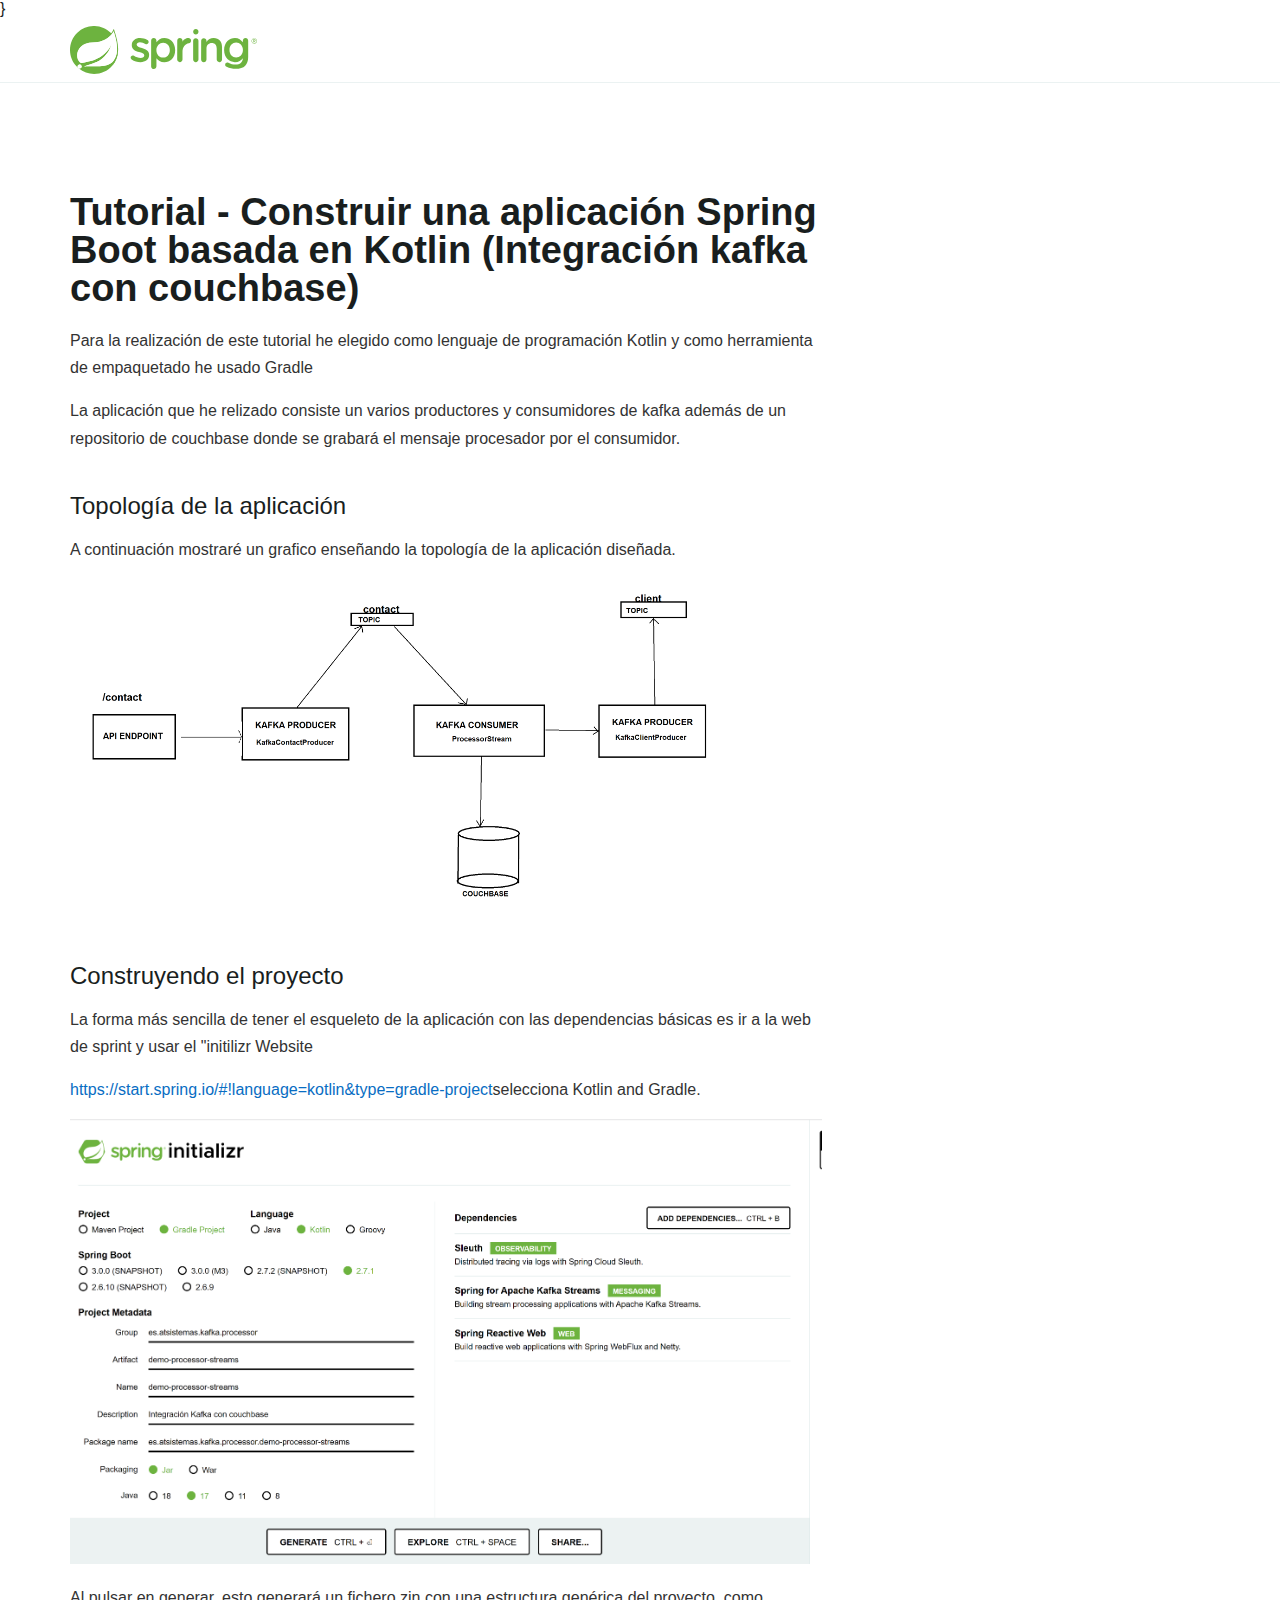
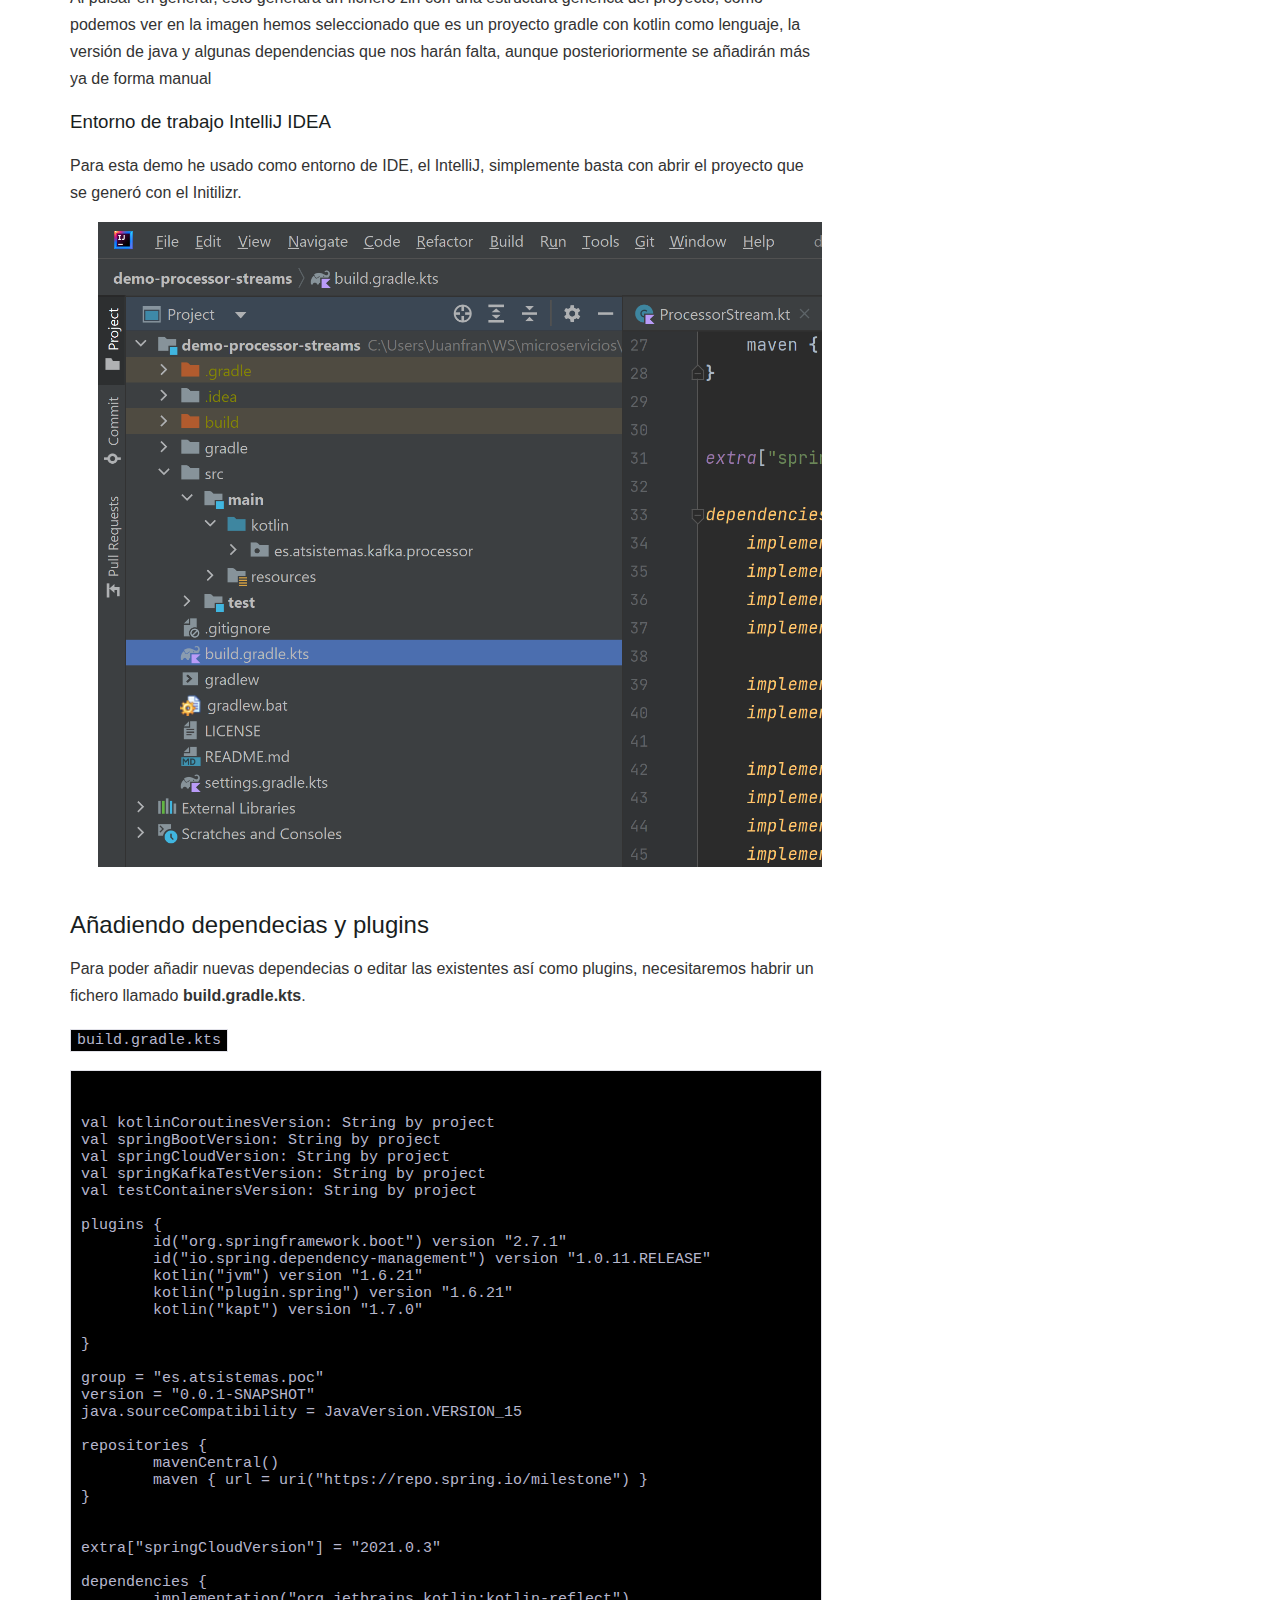
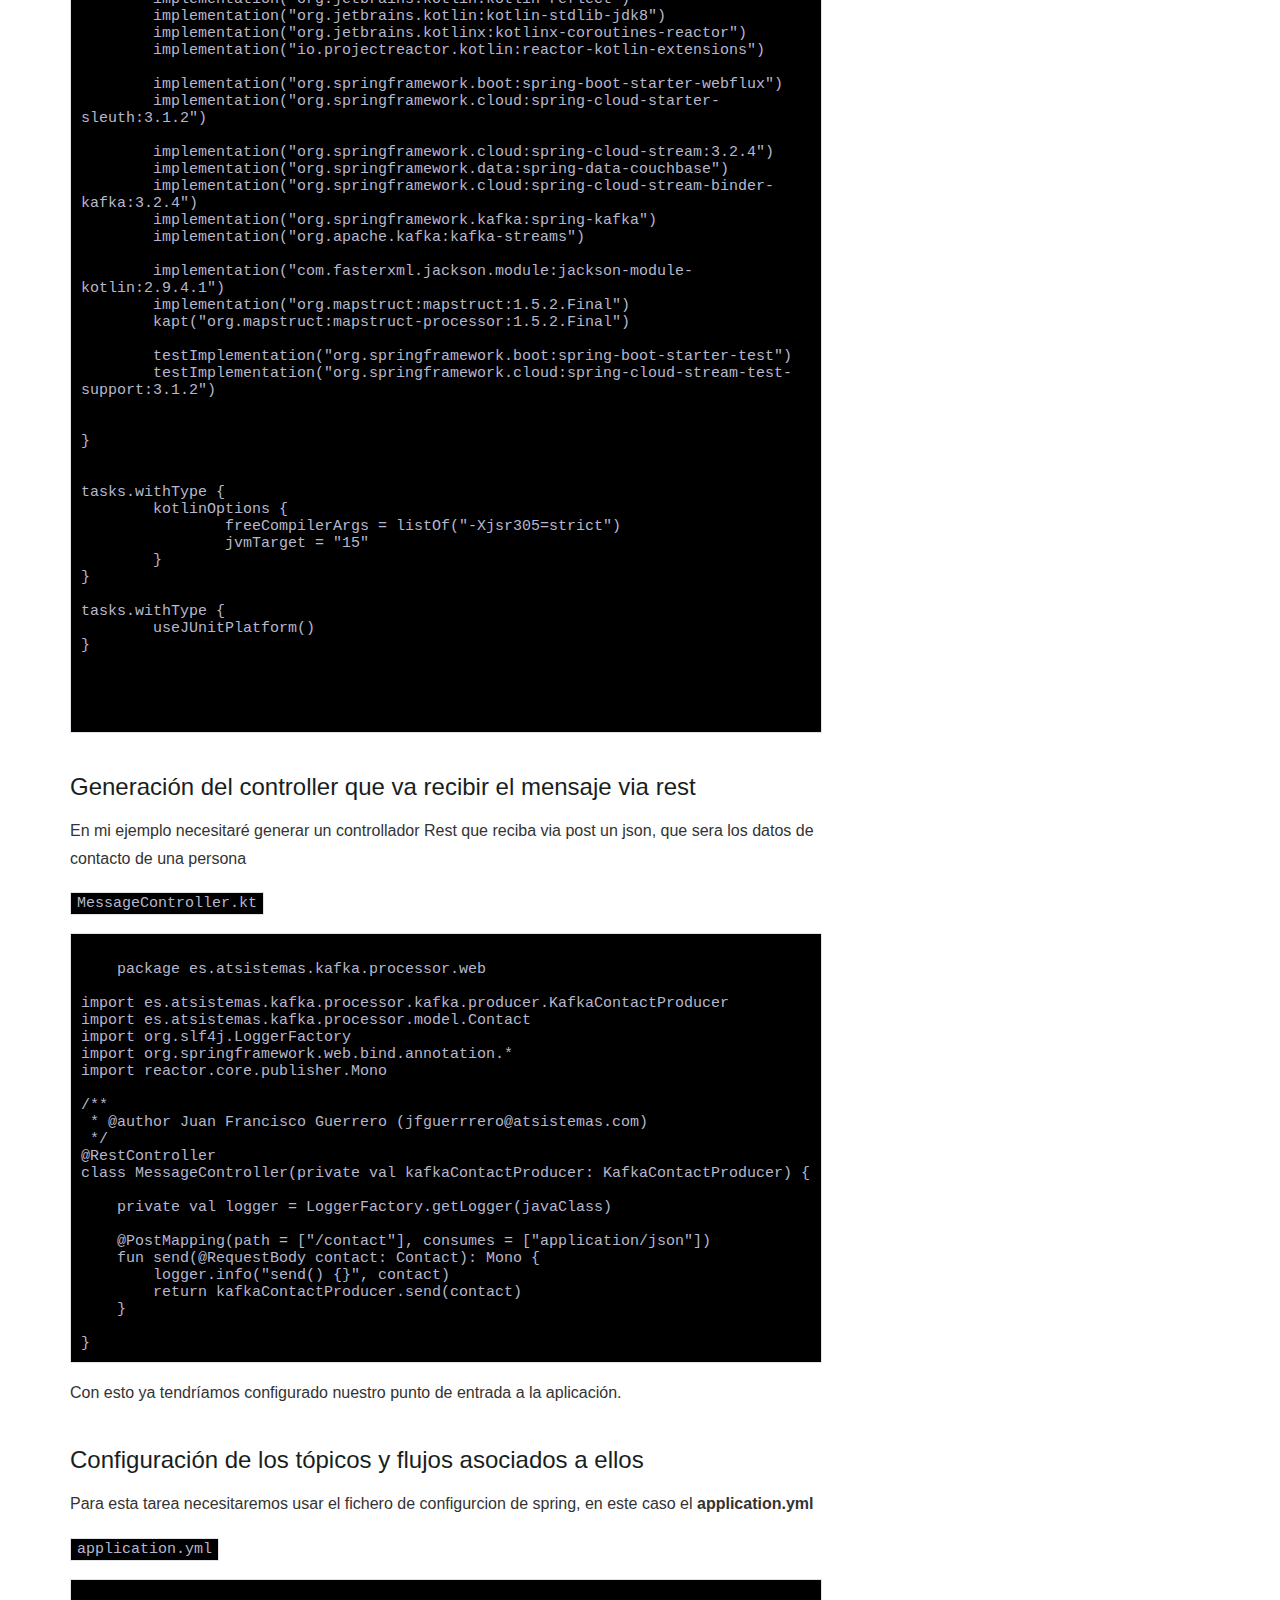
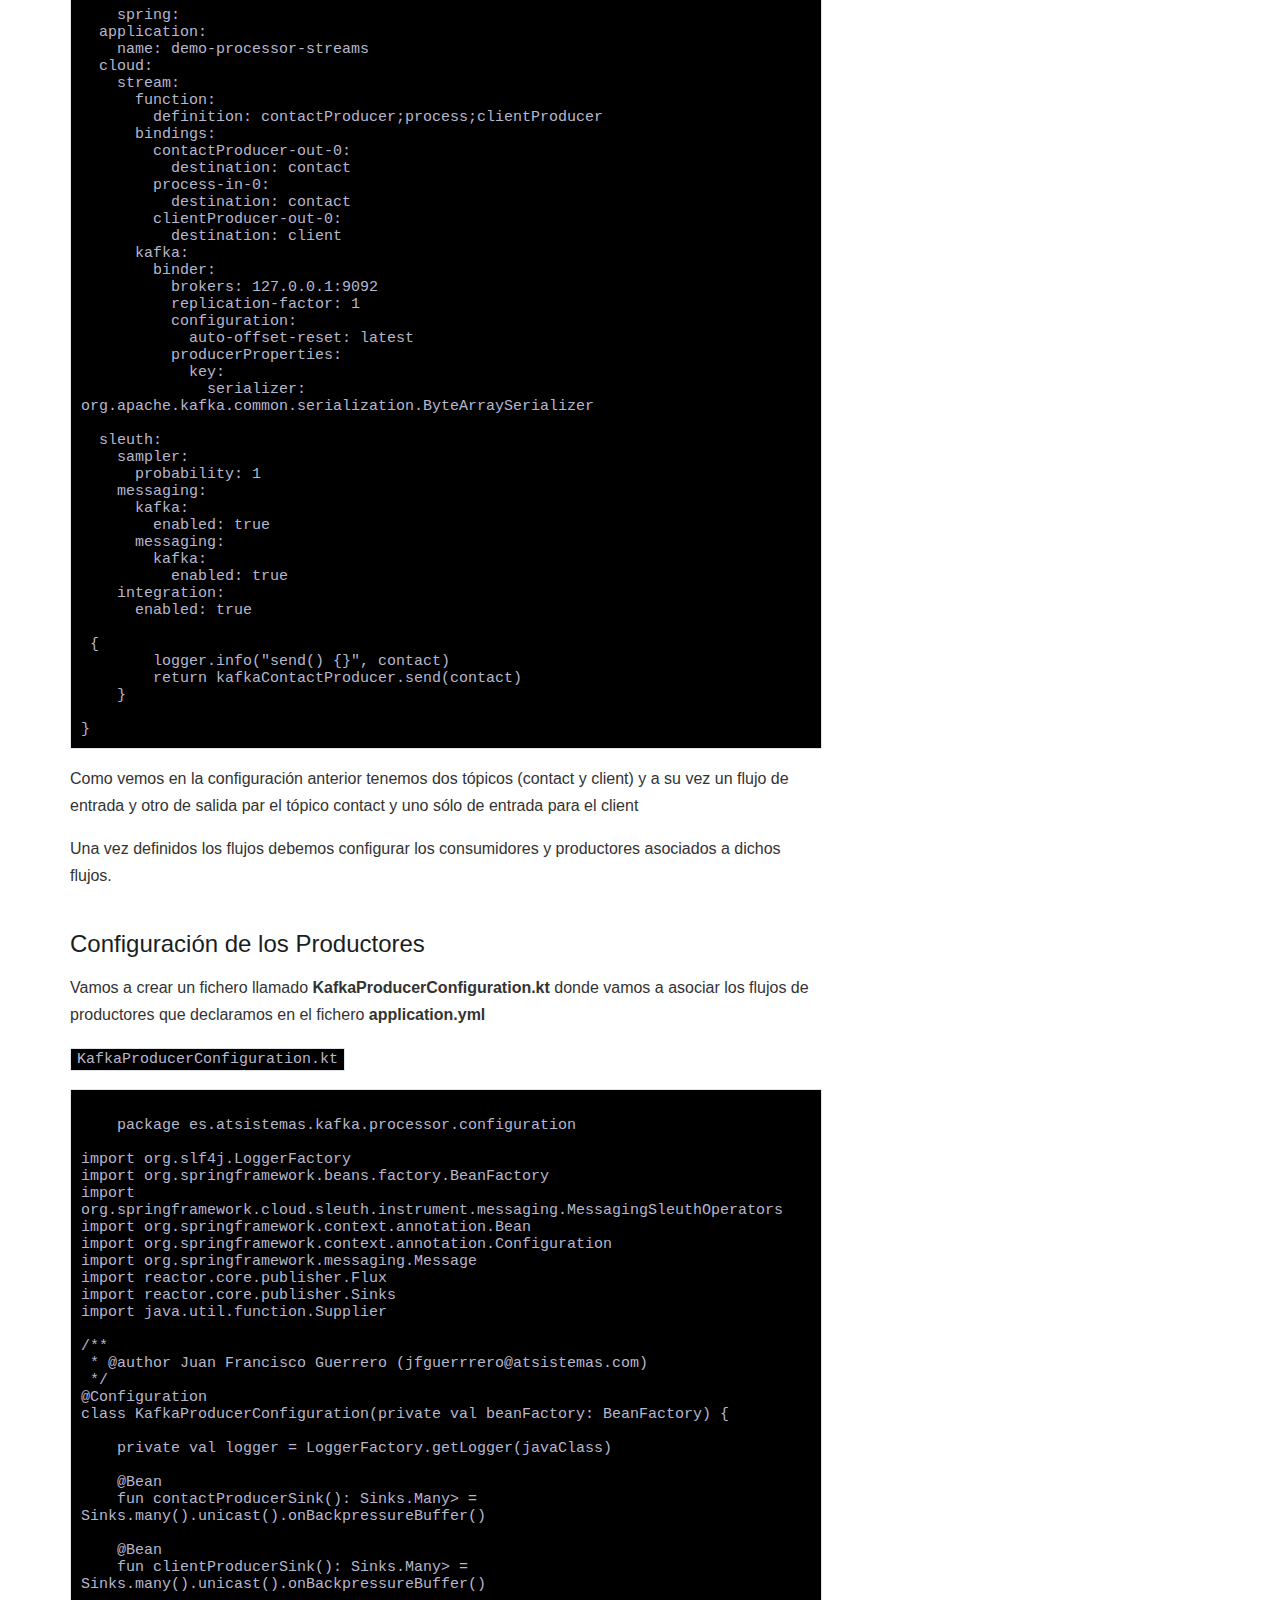
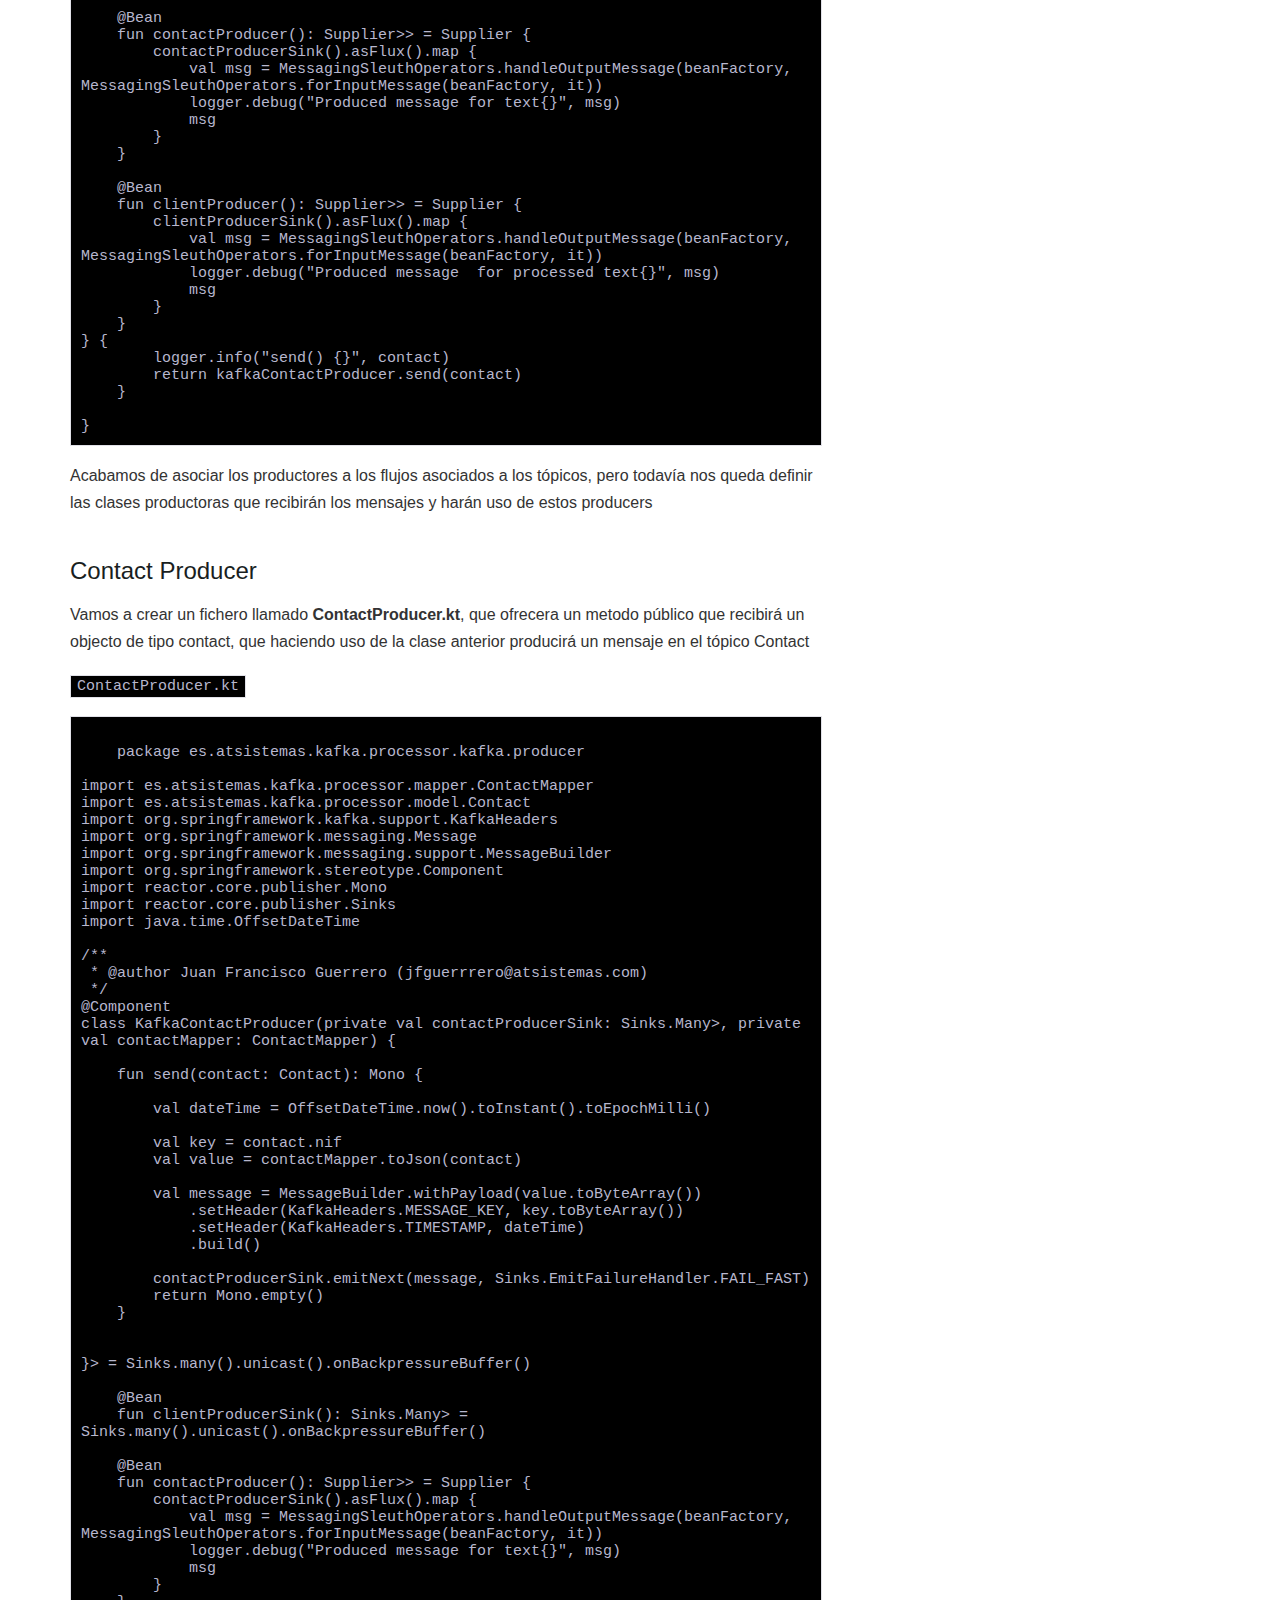
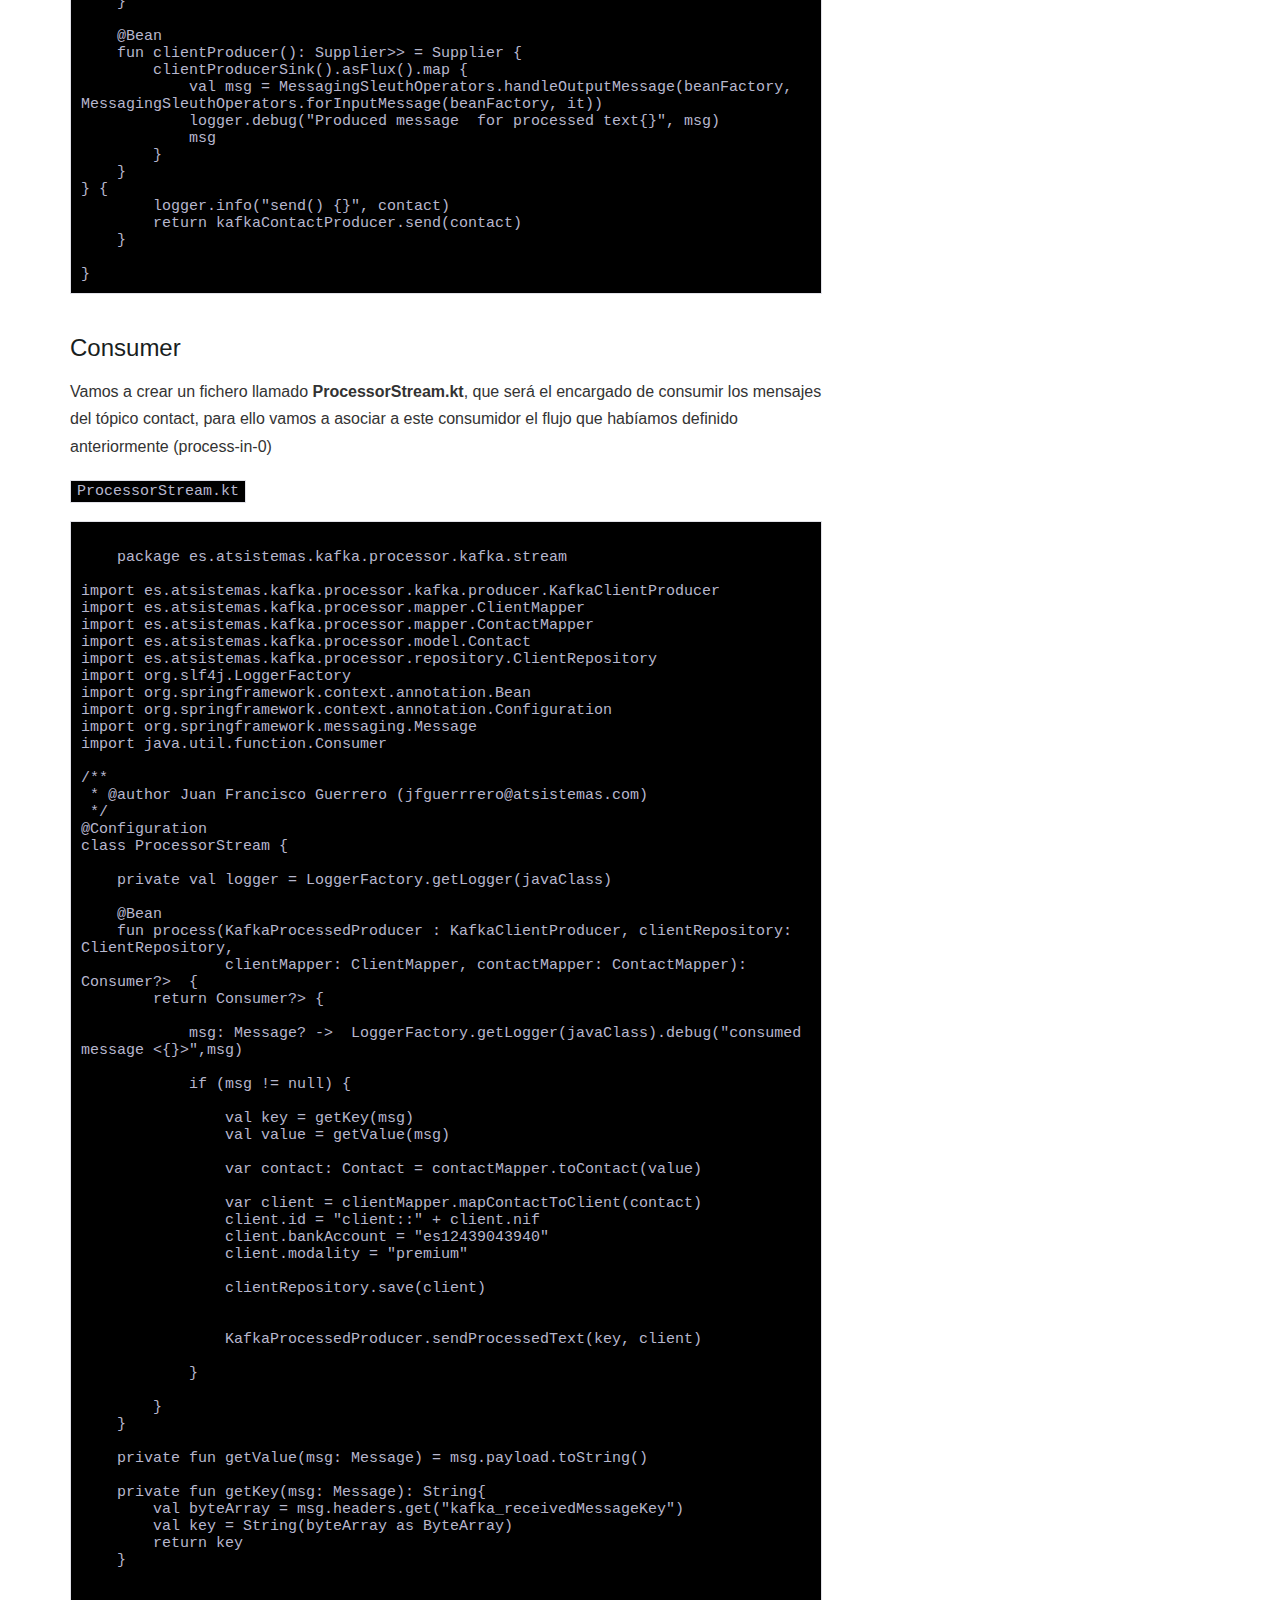
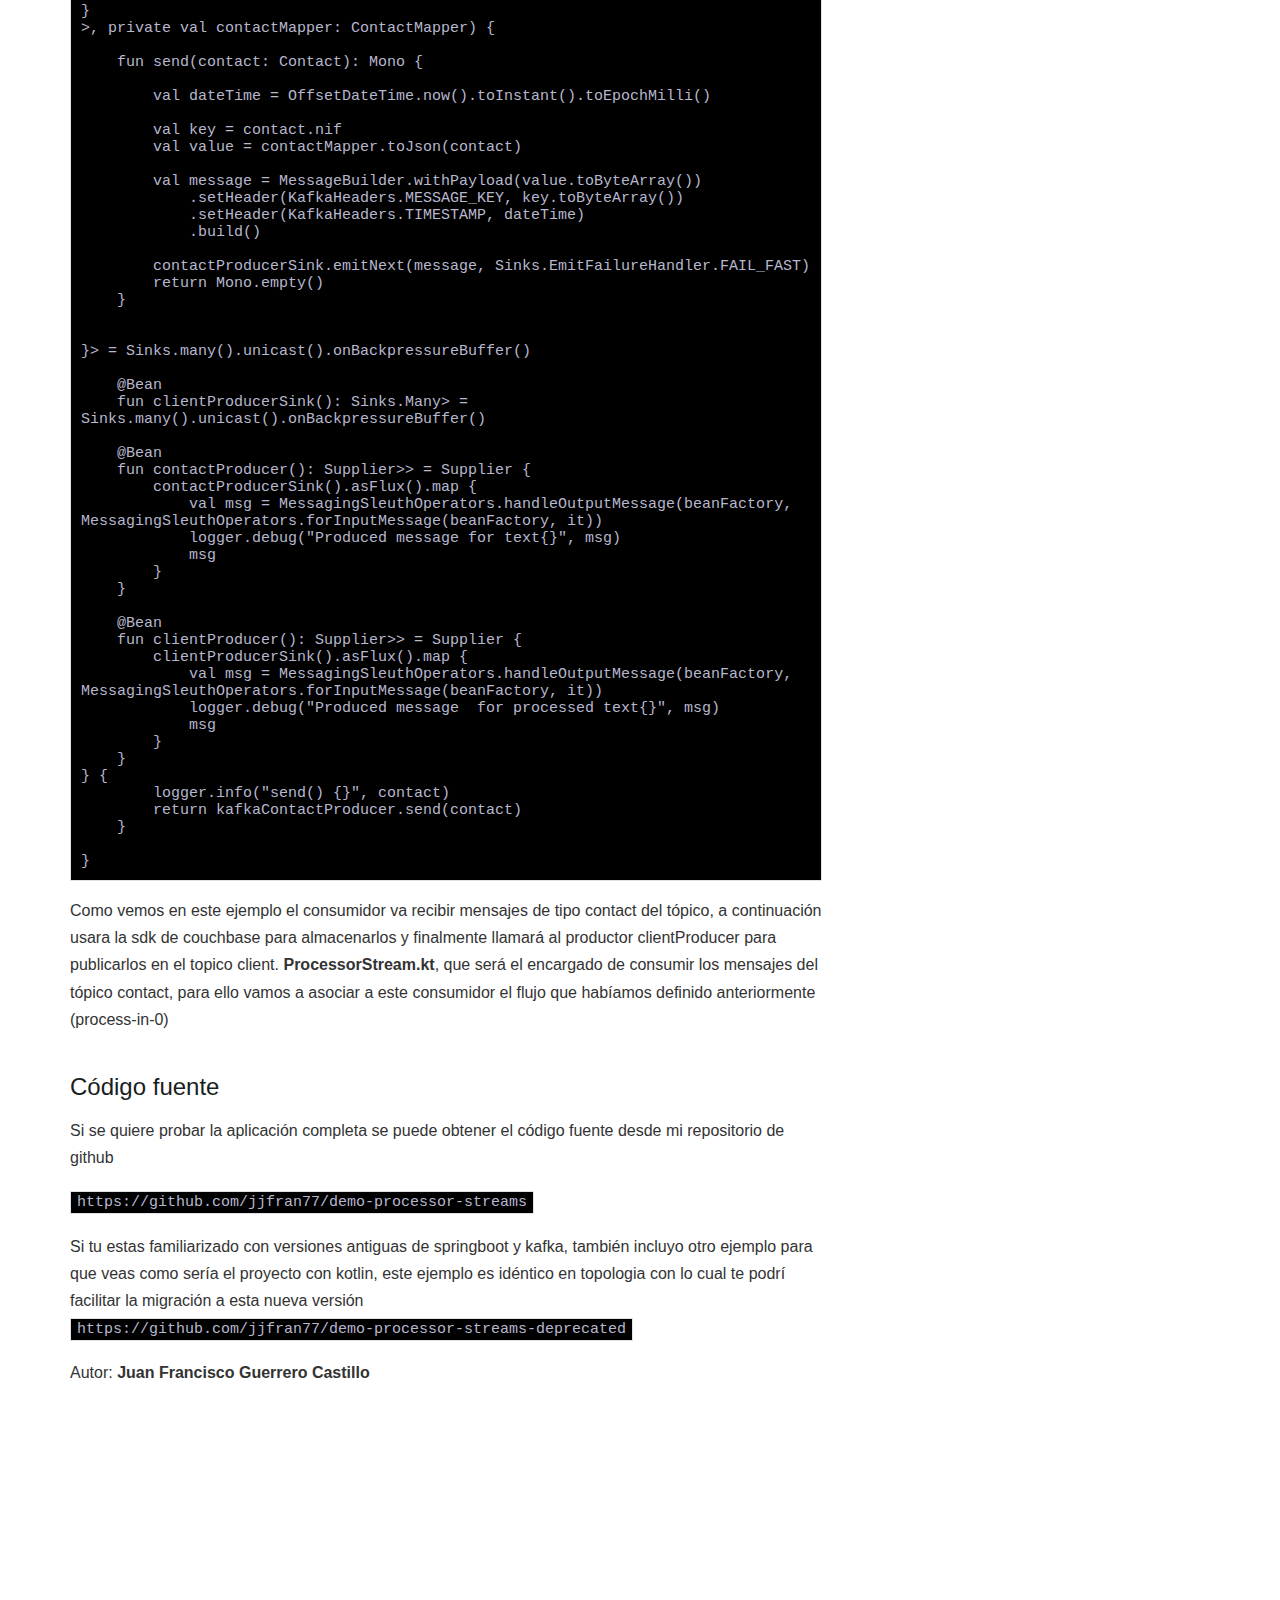
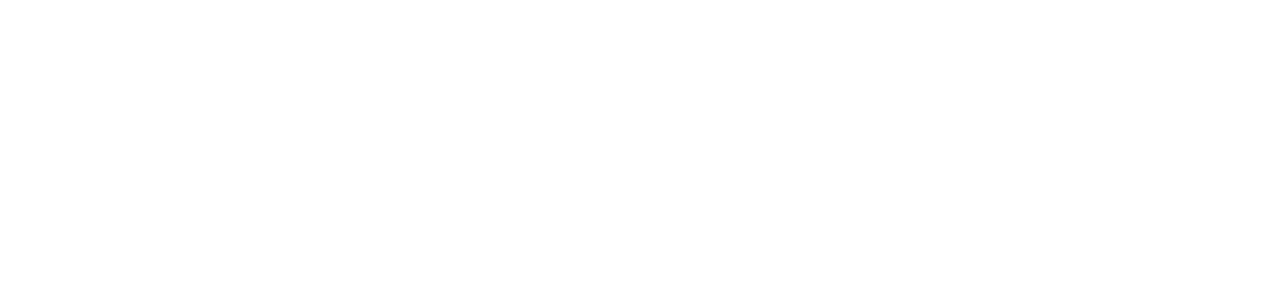
==== index.html @ 291159d6 "tutorial" ====
<!DOCTYPE html>
<!-- saved from url=(0049)file:///C:/Users/Juanfran/Downloads/Tutorial.html -->
<html lang="en"><head><meta http-equiv="Content-Type" content="text/html; charset=UTF-8">
<meta content="width=device-width,initial-scale=1,shrink-to-fit=no" id="Viewport" name="viewport">
<link rel="stylesheet" type="text/css" media="all" href="./Tutorial_files/main-57f9fd33746ade817d7c1b7bb8f84180.css">
<meta name="theme-color" content="#6db33f">
<meta name="apple-mobile-web-app-title" content="spring">
<meta name="apple-mobile-web-app-capable" content="yes">
<meta name="apple-mobile-web-app-status-bar-style" content="default">


<title>Construir una aplicacion con Spring Boot basada en Kotlin</title>
<link rel="stylesheet" type="text/css" href="./Tutorial_files/guide-f8efb1c8a31441954f373af0c54c58e9.css">


                      <link id="mktoForms2BaseStyle" rel="stylesheet" type="text/css" href="./Tutorial_files/forms2.css"><link id="mktoForms2ThemeStyle" rel="stylesheet" type="text/css" href="./Tutorial_files/forms2-theme-simple.css"><style>#mktoStyleLoaded {color:#123456;}</style><style>#mktoStyleLoaded {color:#123456;}</style><style>#mktoStyleLoaded {color:#123456;}</style></head><body id="guide" class=" light light light light light light" data-new-gr-c-s-check-loaded="14.1067.0" data-gr-ext-installed="" cz-shortcut-listen="true">}
                      <style>[_nghost-jfa-c24]{font-family:Open Sans,sans-serif;color:#121212}</style>

<script src="./Tutorial_files/theme-f367e6936a70ad2e6b3dcb91c6673a9f.js.descarga"></script>
<header>
<nav id="nav">
<div id="nav-inner" class="container flex jc-between ai-center">
<a id="logo-focus" tabindex="1" href="https://spring.io/">
<img id="springlogo" class="block" src="./Tutorial_files/spring-logo-9146a4d3298760c2e7e49595184e1975.svg" alt="Spring">
</a>



<div id="mobile-nav-open" class="pointer">
<div id="hamburger">
<div class="burger-bar"></div>
<div class="burger-bar"></div>
<div class="burger-bar"></div>
</div>


<svg version="1.1" class="mobile-close pointer" id="Layer_1" xmlns="http://www.w3.org/2000/svg" xmlns:xlink="http://www.w3.org/1999/xlink" x="0px" y="0px" viewBox="0 0 14.6 14.6" style="enable-background:new 0 0 14.6 14.6;" xml:space="preserve"><style type="text/css">.st0{fill:none;stroke:#000000;stroke-widdata-th-3;stroke-miterlimit:10;}</style><title>close</title><line class="st0" x1="1.5" y1="1.5" x2="13.1" y2="13.1"></line><line class="st0" x1="13.1" y1="1.5" x2="1.5" y2="13.1"></line></svg>
</div>


<nav id="mobile-nav" class="border-box rel">
<div class="rel">
<div id="mobile-why" class="mobile-category flex jc-between ai-center">
<div class="mobile-title antialiased cursor-d">Why Spring</div>
<div class="mobile-nav-arrow"></div>
</div>
<div id="mobile-why-items" class="mobile-expanded-category">
<ul>
<li><a href="https://spring.io/why-spring">Overview</a></li>
<li><a href="https://spring.io/microservices">Microservices</a></li>
<li><a href="https://spring.io/reactive">Reactive</a></li>
<li><a href="https://spring.io/event-driven">Event Driven</a></li>
<li><a href="https://spring.io/cloud">Cloud</a></li>
<li><a href="https://spring.io/web-applications">Web Applications</a></li>
<li><a href="https://spring.io/serverless">Serverless</a></li>
<li><a href="https://spring.io/batch">Batch</a></li>
</ul>
</div>
<div id="mobile-learn" class="mobile-category flex jc-between ai-center">
<div class="mobile-title antialiased cursor-d">Learn</div>
<div class="mobile-nav-arrow"></div>
</div>
<div id="mobile-learn-items" class="mobile-expanded-category">
<ul>
<li><a href="https://spring.io/learn">Overview</a></li>
<li><a href="https://spring.io/quickstart">Quickstart</a></li>
<li><a href="https://spring.io/guides">Guides</a></li>

<li><a href="https://spring.io/blog">Blog</a></li>
</ul>
</div>
<div id="mobile-projects" class="mobile-category flex jc-between ai-center">
<div class="mobile-title antialiased cursor-d">Projects</div>
<div class="mobile-nav-arrow"></div>
</div>
<div id="mobile-project-items" class="mobile-expanded-category">
<ul>
<li><a href="https://spring.io/projects">Overview</a></li>
<li><a href="https://spring.io/projects/spring-boot">Spring Boot</a></li>
<li><a href="https://spring.io/projects/spring-framework">Spring Framework</a></li>
<li><a href="https://spring.io/projects/spring-cloud">Spring Cloud</a></li>
<li><a href="https://spring.io/projects/spring-cloud-dataflow">Spring Cloud Data Flow</a></li>
<li><a href="https://spring.io/projects/spring-data">Spring Data</a></li>
<li><a href="https://spring.io/projects/spring-integration">Spring Integration</a></li>
<li><a href="https://spring.io/projects/spring-batch">Spring Batch</a></li>
<li><a href="https://spring.io/projects/spring-security">Spring Security</a></li>
<li><a class="blue mb-2 inline-block" href="https://spring.io/projects">View all projects</a></li>
<p class="uppercase smallest white">Development Tools</p>
<li><a href="https://spring.io/tools">Spring Tools 4</a></li>
<li><a href="https://start.spring.io/">Spring Initializr <svg class="external-link-icon" xmlns="http://www.w3.org/2000/svg" viewBox="0 0 16 16"><polyline points="15 10.94 15 15 1 15 1 1 5.06 1" fill="none" stroke="currentColor" stroke-miterlimit="10" stroke-width="2"></polyline><polyline points="8.93 1 15 1 15 7.07" fill="none" stroke="currentColor" stroke-miterlimit="10" stroke-width="2"></polyline><line x1="15" y1="1" x2="8" y2="8" fill="none" stroke="currentColor" stroke-miterlimit="10" stroke-width="2"></line></svg></a></li>
</ul>
</div>
<a href="https://spring.io/training" class="mobile-link block"><div class="mobile-title antialiased">Training</div></a>
<a href="https://spring.io/support" class="mobile-link block"><div class="mobile-title antialiased">Support</div></a>
<div id="mobile-community" class="mobile-category flex jc-between ai-center">
<div class="mobile-title antialiased cursor-d">Community</div>
<div class="mobile-nav-arrow"></div>
</div>
<div id="mobile-community-items" class="mobile-expanded-category">
<ul>
<li><a href="https://spring.io/community">Overview</a></li>
<li><a href="https://spring.io/events">Events</a></li>
<li><a href="https://spring.io/team">Team</a></li>
</ul>
</div>

</div>
</nav>
<div id="search-nav" role="search">
<div class="container relative">
<form id="searchheaderform" action="https://spring.io/search" accept-charset="UTF-8" method="get"><input name="utf8" type="hidden" value="✓">
<input type="text" name="q" id="searchheaderinput" autocomplete="off" placeholder="Search for documentation, guides, and posts...">
<input type="submit" value="" id="searchheadersubmit" data-disable-with="">
</form>

</div>
</div>
</div></nav></header>
<div>
<div></div>
<div class="container-fluid">
<main class="main-body--wrapper">
<div class="row-fluid">
<div class="span8 mobile-left-pane">
<div class="content--title desktop-only">Tutorial</div>

<article class="content--container">
<h1 class="title">Tutorial - Construir una aplicación Spring Boot basada en Kotlin (Integración kafka con couchbase)</h1>
<div class="article-body"><div class="paragraph">
<p>Para la realización de este tutorial he elegido como lenguaje de programación Kotlin y como herramienta de empaquetado he usado Gradle</p>
</div>
<div class="paragraph">
<p>La aplicación que he relizado consiste un varios productores y consumidores de kafka además de un repositorio de couchbase donde se grabará el mensaje procesador por el consumidor.</p>
</div> <div class="sect1"><h2>Topología de la aplicación</h2><div class="imageblock">
<div class="content"><div class="paragraph">
<p>A continuación mostraré un grafico enseñando la topología de la aplicación diseñada.</p>
</div>
    
<img src="./Tutorial_files/topology_app.png" alt="initializr">
</div>
</div>
</div>

<div class="sect1">
<h2 id="_creating_a_new_project">Construyendo el proyecto</h2>
<div class="sectionbody">
<div class="paragraph">
<p>La forma más sencilla de tener el esqueleto de la aplicación con las dependencias básicas es ir  a la web de sprint y usar el "initilizr Website</p>
</div>
<div class="sect2">

<div class="paragraph">
<p><a href="https://start.spring.io/#!language=kotlin&amp;type=gradle-project" class="bare">https://start.spring.io/#!language=kotlin&amp;type=gradle-project</a>selecciona Kotlin and Gradle.</p>
</div>

<div class="imageblock">
<div class="content">
<img src="./Tutorial_files/initializr.png" alt="initializr">
</div>
</div>
<div class="paragraph">
<p>Al pulsar en generar, esto generará un fichero zin con una estructura genérica del proyecto, como podemos ver en la imagen hemos seleccionado que es un proyecto gradle con kotlin como lenguaje, la versión de java y algunas dependencias que nos harán falta, aunque posterioriormente se añadirán más ya de forma manual</p>
</div>
</div>
<div class="sect2">

<div class="paragraph">

</div>
<div class="listingblock">
<div class="content">

</div>
</div>

</div>
<div class="sect2">
<h3 id="using-intellij-idea">Entorno de trabajo IntelliJ IDEA</h3>
<div class="paragraph">
<p>Para esta demo he usado como entorno de IDE, el IntelliJ, simplemente basta con abrir el proyecto que se generó con el Initilizr.</p>
</div>

<div class="imageblock">
<div class="content">
<img src="./Tutorial_files/intellij1.png" alt="intellij1">
</div>
</div>



</div>
</div>
</div>
<div class="sect1">
<h2 id="gradle-build">Añadiendo dependecias y plugins</h2>
<div class="sectionbody">
<div class="paragraph">
<p>Para poder añadir nuevas dependecias o editar las existentes así como plugins, necesitaremos habrir un fichero llamado <b>build.gradle.kts</b>.</p>
</div>
<div class="sect2">

<div class="paragraph">

</div>
<div class="paragraph">

</div>
<div class="paragraph">
<p><code>build.gradle.kts</code></p>
</div>
<div class="listingblock">
<div class="content">
<pre class="prettyprint highlight prettyprinted" style=""><code data-lang="kotlin">
    <span class="kwd">
val kotlinCoroutinesVersion: String by project
val springBootVersion: String by project
val springCloudVersion: String by project
val springKafkaTestVersion: String by project
val testContainersVersion: String by project

plugins {
	id("org.springframework.boot") version "2.7.1"
	id("io.spring.dependency-management") version "1.0.11.RELEASE"
	kotlin("jvm") version "1.6.21"
	kotlin("plugin.spring") version "1.6.21"
	kotlin("kapt") version "1.7.0"

}

group = "es.atsistemas.poc"
version = "0.0.1-SNAPSHOT"
java.sourceCompatibility = JavaVersion.VERSION_15

repositories {
	mavenCentral()
	maven { url = uri("https://repo.spring.io/milestone") }
}


extra["springCloudVersion"] = "2021.0.3"

dependencies {
	implementation("org.jetbrains.kotlin:kotlin-reflect")
	implementation("org.jetbrains.kotlin:kotlin-stdlib-jdk8")
	implementation("org.jetbrains.kotlinx:kotlinx-coroutines-reactor")
	implementation("io.projectreactor.kotlin:reactor-kotlin-extensions")

	implementation("org.springframework.boot:spring-boot-starter-webflux")
	implementation("org.springframework.cloud:spring-cloud-starter-sleuth:3.1.2")

	implementation("org.springframework.cloud:spring-cloud-stream:3.2.4")
	implementation("org.springframework.data:spring-data-couchbase")
	implementation("org.springframework.cloud:spring-cloud-stream-binder-kafka:3.2.4")
	implementation("org.springframework.kafka:spring-kafka")
	implementation("org.apache.kafka:kafka-streams")

	implementation("com.fasterxml.jackson.module:jackson-module-kotlin:2.9.4.1")
	implementation("org.mapstruct:mapstruct:1.5.2.Final")
	kapt("org.mapstruct:mapstruct-processor:1.5.2.Final")

	testImplementation("org.springframework.boot:spring-boot-starter-test")
	testImplementation("org.springframework.cloud:spring-cloud-stream-test-support:3.1.2")


}


tasks.withType<org.jetbrains.kotlin.gradle.tasks.kotlincompile> {
	kotlinOptions {
		freeCompilerArgs = listOf("-Xjsr305=strict")
		jvmTarget = "15"
	}
}

tasks.withType<test> {
	useJUnitPlatform()
}


        
    </test></org.jetbrains.kotlin.gradle.tasks.kotlincompile></span></code></pre>
</div>
</div>
</div>


</div>
</div>


<div class="sect1">
<h2 id="">Generación del controller que va recibir el mensaje via rest</h2>
<div class="sectionbody">
<div class="paragraph">
<p>En mi ejemplo necesitaré generar un controllador Rest que reciba via post un json, que sera los datos de contacto de una persona</p>
</div>
<div class="paragraph">
<p><code>MessageController.kt</code></p><div class="content">
<pre class="prettyprint highlight prettyprinted" style=""><code data-lang="kotlin">
    <span class="kwd">package es.atsistemas.kafka.processor.web

import es.atsistemas.kafka.processor.kafka.producer.KafkaContactProducer
import es.atsistemas.kafka.processor.model.Contact
import org.slf4j.LoggerFactory
import org.springframework.web.bind.annotation.*
import reactor.core.publisher.Mono

/**
 * @author Juan Francisco Guerrero (jfguerrrero@atsistemas.com)
 */
@RestController
class MessageController(private val kafkaContactProducer: KafkaContactProducer) {

    private val logger = LoggerFactory.getLogger(javaClass)

    @PostMapping(path = ["/contact"], consumes = ["application/json"])
    fun send(@RequestBody contact: Contact): Mono<void> {
        logger.info("send() {}", contact)
        return kafkaContactProducer.send(contact)
    }

}
</void></span></code></pre>
</div><p></p>
</div>
<div class="listingblock">

</div>
<div class="paragraph">
<p>Con esto ya tendríamos configurado nuestro punto de entrada a la aplicación.
</p>
</div>








</div>
</div>







<div class="sect1">
<h2 id="">Configuración de los tópicos y flujos asociados a ellos</h2>
<div class="sectionbody">
<div class="paragraph">
<p>Para esta tarea necesitaremos usar el fichero de configurcion de spring, en este caso el <b>application.yml </b></p>
</div>
<div class="paragraph">
<p><code>application.yml</code></p><div class="content">
<pre class="prettyprint highlight prettyprinted" style=""><code data-lang="kotlin">
    <span class="kwd">spring:
  application:
    name: demo-processor-streams
  cloud:
    stream:
      function:
        definition: contactProducer;process;clientProducer
      bindings:
        contactProducer-out-0:
          destination: contact
        process-in-0:
          destination: contact
        clientProducer-out-0:
          destination: client
      kafka:
        binder:
          brokers: 127.0.0.1:9092
          replication-factor: 1
          configuration:
            auto-offset-reset: latest
          producerProperties:
            key:
              serializer: org.apache.kafka.common.serialization.ByteArraySerializer

  sleuth:
    sampler:
      probability: 1
    messaging:
      kafka:
        enabled: true
      messaging:
        kafka:
          enabled: true
    integration:
      enabled: true

<void> {
        logger.info("send() {}", contact)
        return kafkaContactProducer.send(contact)
    }

}
</void></span></code></pre>
</div><p></p>
</div>
<div class="listingblock">

</div>
<div class="paragraph">
<p>Como vemos en la configuración anterior tenemos dos tópicos (contact y client) y a su vez un flujo de entrada y otro de salida par el tópico contact y uno sólo de entrada para el client
    
</p>
<p>Una vez definidos los flujos debemos configurar los consumidores y productores asociados a dichos flujos.
</p></div>








</div>
</div><div class="sect1">
<h2 id="">Configuración de los Productores</h2>
<div class="sectionbody">
<div class="paragraph">
<p>Vamos a crear un fichero llamado
<b>KafkaProducerConfiguration.kt </b>  donde vamos a asociar los flujos de productores que declaramos en el fichero  <b>application.yml </b></p>
</div>
<div class="paragraph">
<p><code>KafkaProducerConfiguration.kt</code></p><div class="content">
<pre class="prettyprint highlight prettyprinted" style=""><code data-lang="kotlin">
    <span class="kwd">package es.atsistemas.kafka.processor.configuration

import org.slf4j.LoggerFactory
import org.springframework.beans.factory.BeanFactory
import org.springframework.cloud.sleuth.instrument.messaging.MessagingSleuthOperators
import org.springframework.context.annotation.Bean
import org.springframework.context.annotation.Configuration
import org.springframework.messaging.Message
import reactor.core.publisher.Flux
import reactor.core.publisher.Sinks
import java.util.function.Supplier

/**
 * @author Juan Francisco Guerrero (jfguerrrero@atsistemas.com)
 */
@Configuration
class KafkaProducerConfiguration(private val beanFactory: BeanFactory) {

    private val logger = LoggerFactory.getLogger(javaClass)

    @Bean
    fun contactProducerSink(): Sinks.Many<message<bytearray>&gt; = Sinks.many().unicast().onBackpressureBuffer()

    @Bean
    fun clientProducerSink(): Sinks.Many<message<bytearray>&gt; = Sinks.many().unicast().onBackpressureBuffer()

    @Bean
    fun contactProducer(): Supplier<flux<message<bytearray>&gt;&gt; = Supplier {
        contactProducerSink().asFlux().map {
            val msg = MessagingSleuthOperators.handleOutputMessage(beanFactory, MessagingSleuthOperators.forInputMessage(beanFactory, it))
            logger.debug("Produced message for text{}", msg)
            msg
        }
    }

    @Bean
    fun clientProducer(): Supplier<flux<message<bytearray>&gt;&gt; = Supplier {
        clientProducerSink().asFlux().map {
            val msg = MessagingSleuthOperators.handleOutputMessage(beanFactory, MessagingSleuthOperators.forInputMessage(beanFactory, it))
            logger.debug("Produced message  for processed text{}", msg)
            msg
        }
    }
}</flux<message<bytearray></flux<message<bytearray></message<bytearray></message<bytearray><void> {
        logger.info("send() {}", contact)
        return kafkaContactProducer.send(contact)
    }

}
</void></span></code></pre>
</div><p></p>
</div>
<div class="listingblock">

</div>
<div class="paragraph">
<p>Acabamos de asociar los productores a los flujos asociados a los tópicos, pero todavía nos queda definir las clases productoras que recibirán los mensajes y harán uso de estos producers
</p>
</div>








</div>
</div><div class="sect1">
<h2 id="">Contact Producer</h2>
<div class="sectionbody">
<div class="paragraph">
<p>Vamos a crear un fichero llamado
<b>ContactProducer.kt</b>, que ofrecera un metodo público que recibirá un objecto de tipo contact, que haciendo uso de la clase anterior producirá un mensaje en el tópico Contact</p>
</div>
<div class="paragraph">
<p><code>ContactProducer.kt</code></p><div class="content">
<pre class="prettyprint highlight prettyprinted" style=""><code data-lang="kotlin">
    <span class="kwd">package es.atsistemas.kafka.processor.kafka.producer

import es.atsistemas.kafka.processor.mapper.ContactMapper
import es.atsistemas.kafka.processor.model.Contact
import org.springframework.kafka.support.KafkaHeaders
import org.springframework.messaging.Message
import org.springframework.messaging.support.MessageBuilder
import org.springframework.stereotype.Component
import reactor.core.publisher.Mono
import reactor.core.publisher.Sinks
import java.time.OffsetDateTime

/**
 * @author Juan Francisco Guerrero (jfguerrrero@atsistemas.com)
 */
@Component
class KafkaContactProducer(private val contactProducerSink: Sinks.Many<message<bytearray>&gt;, private val contactMapper: ContactMapper) {

    fun send(contact: Contact): Mono<void> {

        val dateTime = OffsetDateTime.now().toInstant().toEpochMilli()

        val key = contact.nif
        val value = contactMapper.toJson(contact)

        val message = MessageBuilder.withPayload(value.toByteArray())
            .setHeader(KafkaHeaders.MESSAGE_KEY, key.toByteArray())
            .setHeader(KafkaHeaders.TIMESTAMP, dateTime)
            .build()

        contactProducerSink.emitNext(message, Sinks.EmitFailureHandler.FAIL_FAST)
        return Mono.empty()
    }


}</void></message<bytearray><message<bytearray>&gt; = Sinks.many().unicast().onBackpressureBuffer()

    @Bean
    fun clientProducerSink(): Sinks.Many<message<bytearray>&gt; = Sinks.many().unicast().onBackpressureBuffer()

    @Bean
    fun contactProducer(): Supplier<flux<message<bytearray>&gt;&gt; = Supplier {
        contactProducerSink().asFlux().map {
            val msg = MessagingSleuthOperators.handleOutputMessage(beanFactory, MessagingSleuthOperators.forInputMessage(beanFactory, it))
            logger.debug("Produced message for text{}", msg)
            msg
        }
    }

    @Bean
    fun clientProducer(): Supplier<flux<message<bytearray>&gt;&gt; = Supplier {
        clientProducerSink().asFlux().map {
            val msg = MessagingSleuthOperators.handleOutputMessage(beanFactory, MessagingSleuthOperators.forInputMessage(beanFactory, it))
            logger.debug("Produced message  for processed text{}", msg)
            msg
        }
    }
}</flux<message<bytearray></flux<message<bytearray></message<bytearray></message<bytearray><void> {
        logger.info("send() {}", contact)
        return kafkaContactProducer.send(contact)
    }

}
</void></span></code></pre>
</div><p></p>
</div>
<div class="listingblock">

</div>









</div>
</div><div class="sect1">
<h2 id="">Consumer</h2>
<div class="sectionbody">
<div class="paragraph">
<p>Vamos a crear un fichero llamado
<b>ProcessorStream.kt</b>, que será el encargado de consumir los mensajes del tópico contact, para ello vamos a asociar a este consumidor el flujo que habíamos definido anteriormente (process-in-0)</p>
</div>
<div class="paragraph">
<p><code>ProcessorStream.kt</code></p><div class="content">
<pre class="prettyprint highlight prettyprinted" style=""><code data-lang="kotlin">
    <span class="kwd">package es.atsistemas.kafka.processor.kafka.stream

import es.atsistemas.kafka.processor.kafka.producer.KafkaClientProducer
import es.atsistemas.kafka.processor.mapper.ClientMapper
import es.atsistemas.kafka.processor.mapper.ContactMapper
import es.atsistemas.kafka.processor.model.Contact
import es.atsistemas.kafka.processor.repository.ClientRepository
import org.slf4j.LoggerFactory
import org.springframework.context.annotation.Bean
import org.springframework.context.annotation.Configuration
import org.springframework.messaging.Message
import java.util.function.Consumer

/**
 * @author Juan Francisco Guerrero (jfguerrrero@atsistemas.com)
 */
@Configuration
class ProcessorStream {

    private val logger = LoggerFactory.getLogger(javaClass)

    @Bean
    fun process(KafkaProcessedProducer : KafkaClientProducer, clientRepository: ClientRepository,
                clientMapper: ClientMapper, contactMapper: ContactMapper): Consumer<message<string?>?&gt;  {
        return Consumer<message<string?>?&gt; {

            msg: Message<string?>? -&gt;  LoggerFactory.getLogger(javaClass).debug("consumed message &lt;{}&gt;",msg)

            if (msg != null) {

                val key = getKey(msg)
                val value = getValue(msg)

                var contact: Contact = contactMapper.toContact(value)

                var client = clientMapper.mapContactToClient(contact)
                client.id = "client::" + client.nif
                client.bankAccount = "es12439043940"
                client.modality = "premium"

                clientRepository.save(client)


                KafkaProcessedProducer.sendProcessedText(key, client)

            }

        }
    }

    private fun getValue(msg: Message<string?>) = msg.payload.toString()

    private fun getKey(msg: Message<string?>): String{
        val byteArray = msg.headers.get("kafka_receivedMessageKey")
        val key = String(byteArray as ByteArray)
        return key
    }


}
</string?></string?></string?></message<string?></message<string?><message<bytearray>&gt;, private val contactMapper: ContactMapper) {

    fun send(contact: Contact): Mono<void> {

        val dateTime = OffsetDateTime.now().toInstant().toEpochMilli()

        val key = contact.nif
        val value = contactMapper.toJson(contact)

        val message = MessageBuilder.withPayload(value.toByteArray())
            .setHeader(KafkaHeaders.MESSAGE_KEY, key.toByteArray())
            .setHeader(KafkaHeaders.TIMESTAMP, dateTime)
            .build()

        contactProducerSink.emitNext(message, Sinks.EmitFailureHandler.FAIL_FAST)
        return Mono.empty()
    }


}</void></message<bytearray><message<bytearray>&gt; = Sinks.many().unicast().onBackpressureBuffer()

    @Bean
    fun clientProducerSink(): Sinks.Many<message<bytearray>&gt; = Sinks.many().unicast().onBackpressureBuffer()

    @Bean
    fun contactProducer(): Supplier<flux<message<bytearray>&gt;&gt; = Supplier {
        contactProducerSink().asFlux().map {
            val msg = MessagingSleuthOperators.handleOutputMessage(beanFactory, MessagingSleuthOperators.forInputMessage(beanFactory, it))
            logger.debug("Produced message for text{}", msg)
            msg
        }
    }

    @Bean
    fun clientProducer(): Supplier<flux<message<bytearray>&gt;&gt; = Supplier {
        clientProducerSink().asFlux().map {
            val msg = MessagingSleuthOperators.handleOutputMessage(beanFactory, MessagingSleuthOperators.forInputMessage(beanFactory, it))
            logger.debug("Produced message  for processed text{}", msg)
            msg
        }
    }
}</flux<message<bytearray></flux<message<bytearray></message<bytearray></message<bytearray><void> {
        logger.info("send() {}", contact)
        return kafkaContactProducer.send(contact)
    }

}
</void></span></code></pre>
</div><p></p>
</div>
<div class="paragraph">
<p>Como vemos en este ejemplo el consumidor va recibir mensajes de tipo contact del tópico, a continuación usara la sdk de couchbase para almacenarlos y finalmente llamará al productor clientProducer para publicarlos en el topico client.
<b>ProcessorStream.kt</b>, que será el encargado de consumir los mensajes del tópico contact, para ello vamos a asociar a este consumidor el flujo que habíamos definido anteriormente (process-in-0)</p>
</div><div class="listingblock">

</div>









</div>
</div><div class="sect1">
<h2 id="">Código fuente</h2>
<div class="sectionbody">
<div class="paragraph">
<p>Si se quiere probar la aplicación completa se puede obtener el código fuente desde mi repositorio de github</p><p></p>

<p></p>
</div>
<div class="paragraph">
<p><code>https://github.com/jjfran77/demo-processor-streams</code>  </p><div class="paragraph">
<p>Si tu estas familiarizado con versiones antiguas de springboot y kafka, también incluyo otro ejemplo para que veas como sería el proyecto con kotlin, este ejemplo es idéntico en topologia con lo cual te podrí facilitar la migración a esta nueva versión <code>https://github.com/jjfran77/demo-processor-streams-deprecated</code>
</p>

<p></p>
</div><p></p><p></p>
</div>
<div class="paragraph">
<p>
</p>
</div><div class="listingblock">

</div>









</div>
</div></div>
    <div><p>Autor: <b>Juan Francisco Guerrero Castillo</b></p></div>
</article>
</div>

</div>
</main>
</div>
</div>






</body></html>
---- Tutorial_files/main-57f9fd33746ade817d7c1b7bb8f84180.css ----
body.compensate-for-scrollbar{overflow:hidden}.fancybox-active{height:auto}.fancybox-is-hidden{left:-9999px;margin:0;position:absolute!important;top:-9999px;visibility:hidden}.fancybox-container{-webkit-backface-visibility:hidden;height:100%;left:0;outline:none;position:fixed;-webkit-tap-highlight-color:transparent;top:0;-ms-touch-action:manipulation;touch-action:manipulation;transform:translateZ(0);width:100%;z-index:99992}.fancybox-container *{box-sizing:border-box}.fancybox-bg,.fancybox-inner,.fancybox-outer,.fancybox-stage{bottom:0;left:0;position:absolute;right:0;top:0}.fancybox-outer{-webkit-overflow-scrolling:touch;overflow-y:auto}.fancybox-bg{background:#1e1e1e;opacity:0;transition-duration:inherit;transition-property:opacity;transition-timing-function:cubic-bezier(.47,0,.74,.71)}.fancybox-is-open .fancybox-bg{opacity:.9;transition-timing-function:cubic-bezier(.22,.61,.36,1)}.fancybox-caption,.fancybox-infobar,.fancybox-navigation .fancybox-button,.fancybox-toolbar{direction:ltr;opacity:0;position:absolute;transition:opacity .25s ease,visibility 0s ease .25s;visibility:hidden;z-index:99997}.fancybox-show-caption .fancybox-caption,.fancybox-show-infobar .fancybox-infobar,.fancybox-show-nav .fancybox-navigation .fancybox-button,.fancybox-show-toolbar .fancybox-toolbar{opacity:1;transition:opacity .25s ease 0s,visibility 0s ease 0s;visibility:visible}.fancybox-infobar{color:#ccc;font-size:13px;-webkit-font-smoothing:subpixel-antialiased;height:44px;left:0;line-height:44px;min-width:44px;mix-blend-mode:difference;padding:0 10px;pointer-events:none;top:0;-webkit-touch-callout:none;-webkit-user-select:none;-moz-user-select:none;-ms-user-select:none;user-select:none}.fancybox-toolbar{right:0;top:0}.fancybox-stage{direction:ltr;overflow:visible;transform:translateZ(0);z-index:99994}.fancybox-is-open .fancybox-stage{overflow:hidden}.fancybox-slide{-webkit-backface-visibility:hidden;display:none;height:100%;left:0;outline:none;overflow:auto;-webkit-overflow-scrolling:touch;padding:44px;position:absolute;text-align:center;top:0;transition-property:transform,opacity;white-space:normal;width:100%;z-index:99994}.fancybox-slide:before{content:"";display:inline-block;font-size:0;height:100%;vertical-align:middle;width:0}.fancybox-is-sliding .fancybox-slide,.fancybox-slide--current,.fancybox-slide--next,.fancybox-slide--previous{display:block}.fancybox-slide--image{overflow:hidden;padding:44px 0}.fancybox-slide--image:before{display:none}.fancybox-slide--html{padding:6px}.fancybox-content{background:#fff;display:inline-block;margin:0;max-width:100%;overflow:auto;-webkit-overflow-scrolling:touch;padding:44px;position:relative;text-align:left;vertical-align:middle}.fancybox-slide--image .fancybox-content{animation-timing-function:cubic-bezier(.5,0,.14,1);-webkit-backface-visibility:hidden;background:0 0;background-repeat:no-repeat;background-size:100% 100%;left:0;max-width:none;overflow:visible;padding:0;position:absolute;top:0;-ms-transform-origin:top left;transform-origin:top left;transition-property:transform,opacity;-webkit-user-select:none;-moz-user-select:none;-ms-user-select:none;user-select:none;z-index:99995}.fancybox-can-zoomOut .fancybox-content{cursor:zoom-out}.fancybox-can-zoomIn .fancybox-content{cursor:zoom-in}.fancybox-can-pan .fancybox-content,.fancybox-can-swipe .fancybox-content{cursor:-webkit-grab;cursor:grab}.fancybox-is-grabbing .fancybox-content{cursor:-webkit-grabbing;cursor:grabbing}.fancybox-container [data-selectable=true]{cursor:text}.fancybox-image,.fancybox-spaceball{background:0 0;border:0;height:100%;left:0;margin:0;max-height:none;max-width:none;padding:0;position:absolute;top:0;-webkit-user-select:none;-moz-user-select:none;-ms-user-select:none;user-select:none;width:100%}.fancybox-spaceball{z-index:1}.fancybox-slide--iframe .fancybox-content,.fancybox-slide--map .fancybox-content,.fancybox-slide--pdf .fancybox-content,.fancybox-slide--video .fancybox-content{height:100%;overflow:visible;padding:0;width:100%}.fancybox-slide--video .fancybox-content{background:#000}.fancybox-slide--map .fancybox-content{background:#e5e3df}.fancybox-slide--iframe .fancybox-content{background:#fff}.fancybox-iframe,.fancybox-video{background:0 0;border:0;display:block;height:100%;margin:0;overflow:hidden;padding:0;width:100%}.fancybox-iframe{left:0;position:absolute;top:0}.fancybox-error{background:#fff;cursor:default;max-width:400px;padding:40px;width:100%}.fancybox-error p{color:#444;font-size:16px;line-height:20px;margin:0;padding:0}.fancybox-button{background:rgba(30,30,30,.6);border:0;border-radius:0;box-shadow:none;cursor:pointer;display:inline-block;height:44px;margin:0;padding:10px;position:relative;transition:color .2s;vertical-align:top;visibility:inherit;width:44px}.fancybox-button,.fancybox-button:link,.fancybox-button:visited{color:#ccc}.fancybox-button:hover{color:#fff}.fancybox-button:focus{outline:none}.fancybox-button.fancybox-focus{outline:1px dotted}.fancybox-button[disabled],.fancybox-button[disabled]:hover{color:#888;cursor:default;outline:none}.fancybox-button div{height:100%}.fancybox-button svg{display:block;height:100%;overflow:visible;position:relative;width:100%}.fancybox-button svg path{fill:currentColor;stroke-width:0}.fancybox-button--fsenter svg:nth-child(2),.fancybox-button--fsexit svg:first-child,.fancybox-button--pause svg:first-child,.fancybox-button--play svg:nth-child(2){display:none}.fancybox-progress{background:#ff5268;height:2px;left:0;position:absolute;right:0;top:0;-ms-transform:scaleX(0);transform:scaleX(0);-ms-transform-origin:0;transform-origin:0;transition-property:transform;transition-timing-function:linear;z-index:99998}.fancybox-close-small{background:0 0;border:0;border-radius:0;color:#ccc;cursor:pointer;opacity:.8;padding:8px;position:absolute;right:-12px;top:-44px;z-index:401}.fancybox-close-small:hover{color:#fff;opacity:1}.fancybox-slide--html .fancybox-close-small{color:currentColor;padding:10px;right:0;top:0}.fancybox-slide--image.fancybox-is-scaling .fancybox-content{overflow:hidden}.fancybox-is-scaling .fancybox-close-small,.fancybox-is-zoomable.fancybox-can-pan .fancybox-close-small{display:none}.fancybox-navigation .fancybox-button{background-clip:content-box;height:100px;opacity:0;position:absolute;top:calc(50% - 50px);width:70px}.fancybox-navigation .fancybox-button div{padding:7px}.fancybox-navigation .fancybox-button--arrow_left{left:0;left:env(safe-area-inset-left);padding:31px 26px 31px 6px}.fancybox-navigation .fancybox-button--arrow_right{padding:31px 6px 31px 26px;right:0;right:env(safe-area-inset-right)}.fancybox-caption{background:linear-gradient(0deg,rgba(0,0,0,.85) 0,rgba(0,0,0,.3) 50%,rgba(0,0,0,.15) 65%,rgba(0,0,0,.075) 75.5%,rgba(0,0,0,.037) 82.85%,rgba(0,0,0,.019) 88%,transparent);bottom:0;color:#eee;font-size:14px;font-weight:400;left:0;line-height:1.5;padding:75px 44px 25px;pointer-events:none;right:0;text-align:center;z-index:99996}@supports(padding:max(0px)){.fancybox-caption{padding:75px max(44px,env(safe-area-inset-right)) max(25px,env(safe-area-inset-bottom)) max(44px,env(safe-area-inset-left))}}.fancybox-caption--separate{margin-top:-50px}.fancybox-caption__body{max-height:50vh;overflow:auto;pointer-events:all}.fancybox-caption a,.fancybox-caption a:link,.fancybox-caption a:visited{color:#ccc;text-decoration:none}.fancybox-caption a:hover{color:#fff;text-decoration:underline}.fancybox-loading{animation:fancybox-rotate 1s linear infinite;background:0 0;border:4px solid;border-color:#888 #888 #fff;border-radius:50%;height:50px;left:50%;margin:-25px 0 0 -25px;opacity:.7;padding:0;position:absolute;top:50%;width:50px;z-index:99999}@keyframes fancybox-rotate{to{transform:rotate(1turn)}}.fancybox-animated{transition-timing-function:cubic-bezier(0,0,.25,1)}.fancybox-fx-slide.fancybox-slide--previous{opacity:0;transform:translate3d(-100%,0,0)}.fancybox-fx-slide.fancybox-slide--next{opacity:0;transform:translate3d(100%,0,0)}.fancybox-fx-slide.fancybox-slide--current{opacity:1;transform:translateZ(0)}.fancybox-fx-fade.fancybox-slide--next,.fancybox-fx-fade.fancybox-slide--previous{opacity:0;transition-timing-function:cubic-bezier(.19,1,.22,1)}.fancybox-fx-fade.fancybox-slide--current{opacity:1}.fancybox-fx-zoom-in-out.fancybox-slide--previous{opacity:0;transform:scale3d(1.5,1.5,1.5)}.fancybox-fx-zoom-in-out.fancybox-slide--next{opacity:0;transform:scale3d(.5,.5,.5)}.fancybox-fx-zoom-in-out.fancybox-slide--current{opacity:1;transform:scaleX(1)}.fancybox-fx-rotate.fancybox-slide--previous{opacity:0;-ms-transform:rotate(-1turn);transform:rotate(-1turn)}.fancybox-fx-rotate.fancybox-slide--next{opacity:0;-ms-transform:rotate(1turn);transform:rotate(1turn)}.fancybox-fx-rotate.fancybox-slide--current{opacity:1;-ms-transform:rotate(0deg);transform:rotate(0deg)}.fancybox-fx-circular.fancybox-slide--previous{opacity:0;transform:scale3d(0,0,0) translate3d(-100%,0,0)}.fancybox-fx-circular.fancybox-slide--next{opacity:0;transform:scale3d(0,0,0) translate3d(100%,0,0)}.fancybox-fx-circular.fancybox-slide--current{opacity:1;transform:scaleX(1) translateZ(0)}.fancybox-fx-tube.fancybox-slide--previous{transform:translate3d(-100%,0,0) scale(.1) skew(-10deg)}.fancybox-fx-tube.fancybox-slide--next{transform:translate3d(100%,0,0) scale(.1) skew(10deg)}.fancybox-fx-tube.fancybox-slide--current{transform:translateZ(0) scale(1)}@media(max-height:576px){.fancybox-slide{padding-left:6px;padding-right:6px}.fancybox-slide--image{padding:6px 0}.fancybox-close-small{right:-6px}.fancybox-slide--image .fancybox-close-small{background:#4e4e4e;color:#f2f4f6;height:36px;opacity:1;padding:6px;right:0;top:0;width:36px}.fancybox-caption{padding-left:12px;padding-right:12px}@supports(padding:max(0px)){.fancybox-caption{padding-left:max(12px,env(safe-area-inset-left));padding-right:max(12px,env(safe-area-inset-right))}}}.fancybox-share{background:#f4f4f4;border-radius:3px;max-width:90%;padding:30px;text-align:center}.fancybox-share h1{color:#222;font-size:35px;font-weight:700;margin:0 0 20px}.fancybox-share p{margin:0;padding:0}.fancybox-share__button{border:0;border-radius:3px;display:inline-block;font-size:14px;font-weight:700;line-height:40px;margin:0 5px 10px;min-width:130px;padding:0 15px;text-decoration:none;transition:all .2s;-webkit-user-select:none;-moz-user-select:none;-ms-user-select:none;user-select:none;white-space:nowrap}.fancybox-share__button:link,.fancybox-share__button:visited{color:#fff}.fancybox-share__button:hover{text-decoration:none}.fancybox-share__button--fb{background:#3b5998}.fancybox-share__button--fb:hover{background:#344e86}.fancybox-share__button--pt{background:#bd081d}.fancybox-share__button--pt:hover{background:#aa0719}.fancybox-share__button--tw{background:#1da1f2}.fancybox-share__button--tw:hover{background:#0d95e8}.fancybox-share__button svg{height:25px;margin-right:7px;position:relative;top:-1px;vertical-align:middle;width:25px}.fancybox-share__button svg path{fill:#fff}.fancybox-share__input{background:0 0;border:0;border-bottom:1px solid #d7d7d7;border-radius:0;color:#5d5b5b;font-size:14px;margin:10px 0 0;outline:none;padding:10px 15px;width:100%}.fancybox-thumbs{background:#ddd;bottom:0;display:none;margin:0;-webkit-overflow-scrolling:touch;-ms-overflow-style:-ms-autohiding-scrollbar;padding:2px 2px 4px;position:absolute;right:0;-webkit-tap-highlight-color:transparent;top:0;width:212px;z-index:99995}.fancybox-thumbs-x{overflow-x:auto;overflow-y:hidden}.fancybox-show-thumbs .fancybox-thumbs{display:block}.fancybox-show-thumbs .fancybox-inner{right:212px}.fancybox-thumbs__list{font-size:0;height:100%;list-style:none;margin:0;overflow-x:hidden;overflow-y:auto;padding:0;position:absolute;position:relative;white-space:nowrap;width:100%}.fancybox-thumbs-x .fancybox-thumbs__list{overflow:hidden}.fancybox-thumbs-y .fancybox-thumbs__list::-webkit-scrollbar{width:7px}.fancybox-thumbs-y .fancybox-thumbs__list::-webkit-scrollbar-track{background:#fff;border-radius:10px;box-shadow:inset 0 0 6px rgba(0,0,0,.3)}.fancybox-thumbs-y .fancybox-thumbs__list::-webkit-scrollbar-thumb{background:#2a2a2a;border-radius:10px}.fancybox-thumbs__list a{-webkit-backface-visibility:hidden;backface-visibility:hidden;background-color:rgba(0,0,0,.1);background-position:50%;background-repeat:no-repeat;background-size:cover;cursor:pointer;float:left;height:75px;margin:2px;max-height:calc(100% - 8px);max-width:calc(50% - 4px);outline:none;overflow:hidden;padding:0;position:relative;-webkit-tap-highlight-color:transparent;width:100px}.fancybox-thumbs__list a:before{border:6px solid #ff5268;bottom:0;content:"";left:0;opacity:0;position:absolute;right:0;top:0;transition:all .2s cubic-bezier(.25,.46,.45,.94);z-index:99991}.fancybox-thumbs__list a:focus:before{opacity:.5}.fancybox-thumbs__list a.fancybox-thumbs-active:before{opacity:1}@media(max-width:576px){.fancybox-thumbs{width:110px}.fancybox-show-thumbs .fancybox-inner{right:110px}.fancybox-thumbs__list a{max-width:calc(100% - 10px)}}/*!* Font Awesome Free 5.15.4 by @fontawesome - https://fontawesome.com
* License - https://fontawesome.com/license/free (Icons: CC BY 4.0, Fonts: SIL OFL 1.1, Code: MIT License)*/.fa,.fab,.fad,.fal,.far,.fas{-moz-osx-font-smoothing:grayscale;-webkit-font-smoothing:antialiased;display:inline-block;font-style:normal;font-variant:normal;text-rendering:auto;line-height:1}.fa-lg{font-size:1.33333em;line-height:.75em;vertical-align:-.0667em}.fa-xs{font-size:.75em}.fa-sm{font-size:.875em}.fa-1x{font-size:1em}.fa-2x{font-size:2em}.fa-3x{font-size:3em}.fa-4x{font-size:4em}.fa-5x{font-size:5em}.fa-6x{font-size:6em}.fa-7x{font-size:7em}.fa-8x{font-size:8em}.fa-9x{font-size:9em}.fa-10x{font-size:10em}.fa-fw{text-align:center;width:1.25em}.fa-ul{list-style-type:none;margin-left:2.5em;padding-left:0}.fa-ul>li{position:relative}.fa-li{left:-2em;position:absolute;text-align:center;width:2em;line-height:inherit}.fa-border{border:.08em solid #eee;border-radius:.1em;padding:.2em .25em .15em}.fa-pull-left{float:left}.fa-pull-right{float:right}.fa.fa-pull-left,.fab.fa-pull-left,.fal.fa-pull-left,.far.fa-pull-left,.fas.fa-pull-left{margin-right:.3em}.fa.fa-pull-right,.fab.fa-pull-right,.fal.fa-pull-right,.far.fa-pull-right,.fas.fa-pull-right{margin-left:.3em}.fa-spin{-webkit-animation:fa-spin 2s linear infinite;animation:fa-spin 2s linear infinite}.fa-pulse{-webkit-animation:fa-spin 1s steps(8) infinite;animation:fa-spin 1s steps(8) infinite}@-webkit-keyframes fa-spin{0%{-webkit-transform:rotate(0deg);transform:rotate(0deg)}to{-webkit-transform:rotate(1turn);transform:rotate(1turn)}}@keyframes fa-spin{0%{-webkit-transform:rotate(0deg);transform:rotate(0deg)}to{-webkit-transform:rotate(1turn);transform:rotate(1turn)}}.fa-rotate-90{-ms-filter:"progid:DXImageTransform.Microsoft.BasicImage(rotation=1)";-webkit-transform:rotate(90deg);transform:rotate(90deg)}.fa-rotate-180{-ms-filter:"progid:DXImageTransform.Microsoft.BasicImage(rotation=2)";-webkit-transform:rotate(180deg);transform:rotate(180deg)}.fa-rotate-270{-ms-filter:"progid:DXImageTransform.Microsoft.BasicImage(rotation=3)";-webkit-transform:rotate(270deg);transform:rotate(270deg)}.fa-flip-horizontal{-ms-filter:"progid:DXImageTransform.Microsoft.BasicImage(rotation=0, mirror=1)";-webkit-transform:scaleX(-1);transform:scaleX(-1)}.fa-flip-vertical{-webkit-transform:scaleY(-1);transform:scaleY(-1)}.fa-flip-both,.fa-flip-horizontal.fa-flip-vertical,.fa-flip-vertical{-ms-filter:"progid:DXImageTransform.Microsoft.BasicImage(rotation=2, mirror=1)"}.fa-flip-both,.fa-flip-horizontal.fa-flip-vertical{-webkit-transform:scale(-1);transform:scale(-1)}:root .fa-flip-both,:root .fa-flip-horizontal,:root .fa-flip-vertical,:root .fa-rotate-90,:root .fa-rotate-180,:root .fa-rotate-270{-webkit-filter:none;filter:none}.fa-stack{display:inline-block;height:2em;line-height:2em;position:relative;vertical-align:middle;width:2.5em}.fa-stack-1x,.fa-stack-2x{left:0;position:absolute;text-align:center;width:100%}.fa-stack-1x{line-height:inherit}.fa-stack-2x{font-size:2em}.fa-inverse{color:#fff}.fa-500px:before{content:"\f26e"}.fa-accessible-icon:before{content:"\f368"}.fa-accusoft:before{content:"\f369"}.fa-acquisitions-incorporated:before{content:"\f6af"}.fa-ad:before{content:"\f641"}.fa-address-book:before{content:"\f2b9"}.fa-address-card:before{content:"\f2bb"}.fa-adjust:before{content:"\f042"}.fa-adn:before{content:"\f170"}.fa-adversal:before{content:"\f36a"}.fa-affiliatetheme:before{content:"\f36b"}.fa-air-freshener:before{content:"\f5d0"}.fa-airbnb:before{content:"\f834"}.fa-algolia:before{content:"\f36c"}.fa-align-center:before{content:"\f037"}.fa-align-justify:before{content:"\f039"}.fa-align-left:before{content:"\f036"}.fa-align-right:before{content:"\f038"}.fa-alipay:before{content:"\f642"}.fa-allergies:before{content:"\f461"}.fa-amazon:before{content:"\f270"}.fa-amazon-pay:before{content:"\f42c"}.fa-ambulance:before{content:"\f0f9"}.fa-american-sign-language-interpreting:before{content:"\f2a3"}.fa-amilia:before{content:"\f36d"}.fa-anchor:before{content:"\f13d"}.fa-android:before{content:"\f17b"}.fa-angellist:before{content:"\f209"}.fa-angle-double-down:before{content:"\f103"}.fa-angle-double-left:before{content:"\f100"}.fa-angle-double-right:before{content:"\f101"}.fa-angle-double-up:before{content:"\f102"}.fa-angle-down:before{content:"\f107"}.fa-angle-left:before{content:"\f104"}.fa-angle-right:before{content:"\f105"}.fa-angle-up:before{content:"\f106"}.fa-angry:before{content:"\f556"}.fa-angrycreative:before{content:"\f36e"}.fa-angular:before{content:"\f420"}.fa-ankh:before{content:"\f644"}.fa-app-store:before{content:"\f36f"}.fa-app-store-ios:before{content:"\f370"}.fa-apper:before{content:"\f371"}.fa-apple:before{content:"\f179"}.fa-apple-alt:before{content:"\f5d1"}.fa-apple-pay:before{content:"\f415"}.fa-archive:before{content:"\f187"}.fa-archway:before{content:"\f557"}.fa-arrow-alt-circle-down:before{content:"\f358"}.fa-arrow-alt-circle-left:before{content:"\f359"}.fa-arrow-alt-circle-right:before{content:"\f35a"}.fa-arrow-alt-circle-up:before{content:"\f35b"}.fa-arrow-circle-down:before{content:"\f0ab"}.fa-arrow-circle-left:before{content:"\f0a8"}.fa-arrow-circle-right:before{content:"\f0a9"}.fa-arrow-circle-up:before{content:"\f0aa"}.fa-arrow-down:before{content:"\f063"}.fa-arrow-left:before{content:"\f060"}.fa-arrow-right:before{content:"\f061"}.fa-arrow-up:before{content:"\f062"}.fa-arrows-alt:before{content:"\f0b2"}.fa-arrows-alt-h:before{content:"\f337"}.fa-arrows-alt-v:before{content:"\f338"}.fa-artstation:before{content:"\f77a"}.fa-assistive-listening-systems:before{content:"\f2a2"}.fa-asterisk:before{content:"\f069"}.fa-asymmetrik:before{content:"\f372"}.fa-at:before{content:"\f1fa"}.fa-atlas:before{content:"\f558"}.fa-atlassian:before{content:"\f77b"}.fa-atom:before{content:"\f5d2"}.fa-audible:before{content:"\f373"}.fa-audio-description:before{content:"\f29e"}.fa-autoprefixer:before{content:"\f41c"}.fa-avianex:before{content:"\f374"}.fa-aviato:before{content:"\f421"}.fa-award:before{content:"\f559"}.fa-aws:before{content:"\f375"}.fa-baby:before{content:"\f77c"}.fa-baby-carriage:before{content:"\f77d"}.fa-backspace:before{content:"\f55a"}.fa-backward:before{content:"\f04a"}.fa-bacon:before{content:"\f7e5"}.fa-bacteria:before{content:"\e059"}.fa-bacterium:before{content:"\e05a"}.fa-bahai:before{content:"\f666"}.fa-balance-scale:before{content:"\f24e"}.fa-balance-scale-left:before{content:"\f515"}.fa-balance-scale-right:before{content:"\f516"}.fa-ban:before{content:"\f05e"}.fa-band-aid:before{content:"\f462"}.fa-bandcamp:before{content:"\f2d5"}.fa-barcode:before{content:"\f02a"}.fa-bars:before{content:"\f0c9"}.fa-baseball-ball:before{content:"\f433"}.fa-basketball-ball:before{content:"\f434"}.fa-bath:before{content:"\f2cd"}.fa-battery-empty:before{content:"\f244"}.fa-battery-full:before{content:"\f240"}.fa-battery-half:before{content:"\f242"}.fa-battery-quarter:before{content:"\f243"}.fa-battery-three-quarters:before{content:"\f241"}.fa-battle-net:before{content:"\f835"}.fa-bed:before{content:"\f236"}.fa-beer:before{content:"\f0fc"}.fa-behance:before{content:"\f1b4"}.fa-behance-square:before{content:"\f1b5"}.fa-bell:before{content:"\f0f3"}.fa-bell-slash:before{content:"\f1f6"}.fa-bezier-curve:before{content:"\f55b"}.fa-bible:before{content:"\f647"}.fa-bicycle:before{content:"\f206"}.fa-biking:before{content:"\f84a"}.fa-bimobject:before{content:"\f378"}.fa-binoculars:before{content:"\f1e5"}.fa-biohazard:before{content:"\f780"}.fa-birthday-cake:before{content:"\f1fd"}.fa-bitbucket:before{content:"\f171"}.fa-bitcoin:before{content:"\f379"}.fa-bity:before{content:"\f37a"}.fa-black-tie:before{content:"\f27e"}.fa-blackberry:before{content:"\f37b"}.fa-blender:before{content:"\f517"}.fa-blender-phone:before{content:"\f6b6"}.fa-blind:before{content:"\f29d"}.fa-blog:before{content:"\f781"}.fa-blogger:before{content:"\f37c"}.fa-blogger-b:before{content:"\f37d"}.fa-bluetooth:before{content:"\f293"}.fa-bluetooth-b:before{content:"\f294"}.fa-bold:before{content:"\f032"}.fa-bolt:before{content:"\f0e7"}.fa-bomb:before{content:"\f1e2"}.fa-bone:before{content:"\f5d7"}.fa-bong:before{content:"\f55c"}.fa-book:before{content:"\f02d"}.fa-book-dead:before{content:"\f6b7"}.fa-book-medical:before{content:"\f7e6"}.fa-book-open:before{content:"\f518"}.fa-book-reader:before{content:"\f5da"}.fa-bookmark:before{content:"\f02e"}.fa-bootstrap:before{content:"\f836"}.fa-border-all:before{content:"\f84c"}.fa-border-none:before{content:"\f850"}.fa-border-style:before{content:"\f853"}.fa-bowling-ball:before{content:"\f436"}.fa-box:before{content:"\f466"}.fa-box-open:before{content:"\f49e"}.fa-box-tissue:before{content:"\e05b"}.fa-boxes:before{content:"\f468"}.fa-braille:before{content:"\f2a1"}.fa-brain:before{content:"\f5dc"}.fa-bread-slice:before{content:"\f7ec"}.fa-briefcase:before{content:"\f0b1"}.fa-briefcase-medical:before{content:"\f469"}.fa-broadcast-tower:before{content:"\f519"}.fa-broom:before{content:"\f51a"}.fa-brush:before{content:"\f55d"}.fa-btc:before{content:"\f15a"}.fa-buffer:before{content:"\f837"}.fa-bug:before{content:"\f188"}.fa-building:before{content:"\f1ad"}.fa-bullhorn:before{content:"\f0a1"}.fa-bullseye:before{content:"\f140"}.fa-burn:before{content:"\f46a"}.fa-buromobelexperte:before{content:"\f37f"}.fa-bus:before{content:"\f207"}.fa-bus-alt:before{content:"\f55e"}.fa-business-time:before{content:"\f64a"}.fa-buy-n-large:before{content:"\f8a6"}.fa-buysellads:before{content:"\f20d"}.fa-calculator:before{content:"\f1ec"}.fa-calendar:before{content:"\f133"}.fa-calendar-alt:before{content:"\f073"}.fa-calendar-check:before{content:"\f274"}.fa-calendar-day:before{content:"\f783"}.fa-calendar-minus:before{content:"\f272"}.fa-calendar-plus:before{content:"\f271"}.fa-calendar-times:before{content:"\f273"}.fa-calendar-week:before{content:"\f784"}.fa-camera:before{content:"\f030"}.fa-camera-retro:before{content:"\f083"}.fa-campground:before{content:"\f6bb"}.fa-canadian-maple-leaf:before{content:"\f785"}.fa-candy-cane:before{content:"\f786"}.fa-cannabis:before{content:"\f55f"}.fa-capsules:before{content:"\f46b"}.fa-car:before{content:"\f1b9"}.fa-car-alt:before{content:"\f5de"}.fa-car-battery:before{content:"\f5df"}.fa-car-crash:before{content:"\f5e1"}.fa-car-side:before{content:"\f5e4"}.fa-caravan:before{content:"\f8ff"}.fa-caret-down:before{content:"\f0d7"}.fa-caret-left:before{content:"\f0d9"}.fa-caret-right:before{content:"\f0da"}.fa-caret-square-down:before{content:"\f150"}.fa-caret-square-left:before{content:"\f191"}.fa-caret-square-right:before{content:"\f152"}.fa-caret-square-up:before{content:"\f151"}.fa-caret-up:before{content:"\f0d8"}.fa-carrot:before{content:"\f787"}.fa-cart-arrow-down:before{content:"\f218"}.fa-cart-plus:before{content:"\f217"}.fa-cash-register:before{content:"\f788"}.fa-cat:before{content:"\f6be"}.fa-cc-amazon-pay:before{content:"\f42d"}.fa-cc-amex:before{content:"\f1f3"}.fa-cc-apple-pay:before{content:"\f416"}.fa-cc-diners-club:before{content:"\f24c"}.fa-cc-discover:before{content:"\f1f2"}.fa-cc-jcb:before{content:"\f24b"}.fa-cc-mastercard:before{content:"\f1f1"}.fa-cc-paypal:before{content:"\f1f4"}.fa-cc-stripe:before{content:"\f1f5"}.fa-cc-visa:before{content:"\f1f0"}.fa-centercode:before{content:"\f380"}.fa-centos:before{content:"\f789"}.fa-certificate:before{content:"\f0a3"}.fa-chair:before{content:"\f6c0"}.fa-chalkboard:before{content:"\f51b"}.fa-chalkboard-teacher:before{content:"\f51c"}.fa-charging-station:before{content:"\f5e7"}.fa-chart-area:before{content:"\f1fe"}.fa-chart-bar:before{content:"\f080"}.fa-chart-line:before{content:"\f201"}.fa-chart-pie:before{content:"\f200"}.fa-check:before{content:"\f00c"}.fa-check-circle:before{content:"\f058"}.fa-check-double:before{content:"\f560"}.fa-check-square:before{content:"\f14a"}.fa-cheese:before{content:"\f7ef"}.fa-chess:before{content:"\f439"}.fa-chess-bishop:before{content:"\f43a"}.fa-chess-board:before{content:"\f43c"}.fa-chess-king:before{content:"\f43f"}.fa-chess-knight:before{content:"\f441"}.fa-chess-pawn:before{content:"\f443"}.fa-chess-queen:before{content:"\f445"}.fa-chess-rook:before{content:"\f447"}.fa-chevron-circle-down:before{content:"\f13a"}.fa-chevron-circle-left:before{content:"\f137"}.fa-chevron-circle-right:before{content:"\f138"}.fa-chevron-circle-up:before{content:"\f139"}.fa-chevron-down:before{content:"\f078"}.fa-chevron-left:before{content:"\f053"}.fa-chevron-right:before{content:"\f054"}.fa-chevron-up:before{content:"\f077"}.fa-child:before{content:"\f1ae"}.fa-chrome:before{content:"\f268"}.fa-chromecast:before{content:"\f838"}.fa-church:before{content:"\f51d"}.fa-circle:before{content:"\f111"}.fa-circle-notch:before{content:"\f1ce"}.fa-city:before{content:"\f64f"}.fa-clinic-medical:before{content:"\f7f2"}.fa-clipboard:before{content:"\f328"}.fa-clipboard-check:before{content:"\f46c"}.fa-clipboard-list:before{content:"\f46d"}.fa-clock:before{content:"\f017"}.fa-clone:before{content:"\f24d"}.fa-closed-captioning:before{content:"\f20a"}.fa-cloud:before{content:"\f0c2"}.fa-cloud-download-alt:before{content:"\f381"}.fa-cloud-meatball:before{content:"\f73b"}.fa-cloud-moon:before{content:"\f6c3"}.fa-cloud-moon-rain:before{content:"\f73c"}.fa-cloud-rain:before{content:"\f73d"}.fa-cloud-showers-heavy:before{content:"\f740"}.fa-cloud-sun:before{content:"\f6c4"}.fa-cloud-sun-rain:before{content:"\f743"}.fa-cloud-upload-alt:before{content:"\f382"}.fa-cloudflare:before{content:"\e07d"}.fa-cloudscale:before{content:"\f383"}.fa-cloudsmith:before{content:"\f384"}.fa-cloudversify:before{content:"\f385"}.fa-cocktail:before{content:"\f561"}.fa-code:before{content:"\f121"}.fa-code-branch:before{content:"\f126"}.fa-codepen:before{content:"\f1cb"}.fa-codiepie:before{content:"\f284"}.fa-coffee:before{content:"\f0f4"}.fa-cog:before{content:"\f013"}.fa-cogs:before{content:"\f085"}.fa-coins:before{content:"\f51e"}.fa-columns:before{content:"\f0db"}.fa-comment:before{content:"\f075"}.fa-comment-alt:before{content:"\f27a"}.fa-comment-dollar:before{content:"\f651"}.fa-comment-dots:before{content:"\f4ad"}.fa-comment-medical:before{content:"\f7f5"}.fa-comment-slash:before{content:"\f4b3"}.fa-comments:before{content:"\f086"}.fa-comments-dollar:before{content:"\f653"}.fa-compact-disc:before{content:"\f51f"}.fa-compass:before{content:"\f14e"}.fa-compress:before{content:"\f066"}.fa-compress-alt:before{content:"\f422"}.fa-compress-arrows-alt:before{content:"\f78c"}.fa-concierge-bell:before{content:"\f562"}.fa-confluence:before{content:"\f78d"}.fa-connectdevelop:before{content:"\f20e"}.fa-contao:before{content:"\f26d"}.fa-cookie:before{content:"\f563"}.fa-cookie-bite:before{content:"\f564"}.fa-copy:before{content:"\f0c5"}.fa-copyright:before{content:"\f1f9"}.fa-cotton-bureau:before{content:"\f89e"}.fa-couch:before{content:"\f4b8"}.fa-cpanel:before{content:"\f388"}.fa-creative-commons:before{content:"\f25e"}.fa-creative-commons-by:before{content:"\f4e7"}.fa-creative-commons-nc:before{content:"\f4e8"}.fa-creative-commons-nc-eu:before{content:"\f4e9"}.fa-creative-commons-nc-jp:before{content:"\f4ea"}.fa-creative-commons-nd:before{content:"\f4eb"}.fa-creative-commons-pd:before{content:"\f4ec"}.fa-creative-commons-pd-alt:before{content:"\f4ed"}.fa-creative-commons-remix:before{content:"\f4ee"}.fa-creative-commons-sa:before{content:"\f4ef"}.fa-creative-commons-sampling:before{content:"\f4f0"}.fa-creative-commons-sampling-plus:before{content:"\f4f1"}.fa-creative-commons-share:before{content:"\f4f2"}.fa-creative-commons-zero:before{content:"\f4f3"}.fa-credit-card:before{content:"\f09d"}.fa-critical-role:before{content:"\f6c9"}.fa-crop:before{content:"\f125"}.fa-crop-alt:before{content:"\f565"}.fa-cross:before{content:"\f654"}.fa-crosshairs:before{content:"\f05b"}.fa-crow:before{content:"\f520"}.fa-crown:before{content:"\f521"}.fa-crutch:before{content:"\f7f7"}.fa-css3:before{content:"\f13c"}.fa-css3-alt:before{content:"\f38b"}.fa-cube:before{content:"\f1b2"}.fa-cubes:before{content:"\f1b3"}.fa-cut:before{content:"\f0c4"}.fa-cuttlefish:before{content:"\f38c"}.fa-d-and-d:before{content:"\f38d"}.fa-d-and-d-beyond:before{content:"\f6ca"}.fa-dailymotion:before{content:"\e052"}.fa-dashcube:before{content:"\f210"}.fa-database:before{content:"\f1c0"}.fa-deaf:before{content:"\f2a4"}.fa-deezer:before{content:"\e077"}.fa-delicious:before{content:"\f1a5"}.fa-democrat:before{content:"\f747"}.fa-deploydog:before{content:"\f38e"}.fa-deskpro:before{content:"\f38f"}.fa-desktop:before{content:"\f108"}.fa-dev:before{content:"\f6cc"}.fa-deviantart:before{content:"\f1bd"}.fa-dharmachakra:before{content:"\f655"}.fa-dhl:before{content:"\f790"}.fa-diagnoses:before{content:"\f470"}.fa-diaspora:before{content:"\f791"}.fa-dice:before{content:"\f522"}.fa-dice-d20:before{content:"\f6cf"}.fa-dice-d6:before{content:"\f6d1"}.fa-dice-five:before{content:"\f523"}.fa-dice-four:before{content:"\f524"}.fa-dice-one:before{content:"\f525"}.fa-dice-six:before{content:"\f526"}.fa-dice-three:before{content:"\f527"}.fa-dice-two:before{content:"\f528"}.fa-digg:before{content:"\f1a6"}.fa-digital-ocean:before{content:"\f391"}.fa-digital-tachograph:before{content:"\f566"}.fa-directions:before{content:"\f5eb"}.fa-discord:before{content:"\f392"}.fa-discourse:before{content:"\f393"}.fa-disease:before{content:"\f7fa"}.fa-divide:before{content:"\f529"}.fa-dizzy:before{content:"\f567"}.fa-dna:before{content:"\f471"}.fa-dochub:before{content:"\f394"}.fa-docker:before{content:"\f395"}.fa-dog:before{content:"\f6d3"}.fa-dollar-sign:before{content:"\f155"}.fa-dolly:before{content:"\f472"}.fa-dolly-flatbed:before{content:"\f474"}.fa-donate:before{content:"\f4b9"}.fa-door-closed:before{content:"\f52a"}.fa-door-open:before{content:"\f52b"}.fa-dot-circle:before{content:"\f192"}.fa-dove:before{content:"\f4ba"}.fa-download:before{content:"\f019"}.fa-draft2digital:before{content:"\f396"}.fa-drafting-compass:before{content:"\f568"}.fa-dragon:before{content:"\f6d5"}.fa-draw-polygon:before{content:"\f5ee"}.fa-dribbble:before{content:"\f17d"}.fa-dribbble-square:before{content:"\f397"}.fa-dropbox:before{content:"\f16b"}.fa-drum:before{content:"\f569"}.fa-drum-steelpan:before{content:"\f56a"}.fa-drumstick-bite:before{content:"\f6d7"}.fa-drupal:before{content:"\f1a9"}.fa-dumbbell:before{content:"\f44b"}.fa-dumpster:before{content:"\f793"}.fa-dumpster-fire:before{content:"\f794"}.fa-dungeon:before{content:"\f6d9"}.fa-dyalog:before{content:"\f399"}.fa-earlybirds:before{content:"\f39a"}.fa-ebay:before{content:"\f4f4"}.fa-edge:before{content:"\f282"}.fa-edge-legacy:before{content:"\e078"}.fa-edit:before{content:"\f044"}.fa-egg:before{content:"\f7fb"}.fa-eject:before{content:"\f052"}.fa-elementor:before{content:"\f430"}.fa-ellipsis-h:before{content:"\f141"}.fa-ellipsis-v:before{content:"\f142"}.fa-ello:before{content:"\f5f1"}.fa-ember:before{content:"\f423"}.fa-empire:before{content:"\f1d1"}.fa-envelope:before{content:"\f0e0"}.fa-envelope-open:before{content:"\f2b6"}.fa-envelope-open-text:before{content:"\f658"}.fa-envelope-square:before{content:"\f199"}.fa-envira:before{content:"\f299"}.fa-equals:before{content:"\f52c"}.fa-eraser:before{content:"\f12d"}.fa-erlang:before{content:"\f39d"}.fa-ethereum:before{content:"\f42e"}.fa-ethernet:before{content:"\f796"}.fa-etsy:before{content:"\f2d7"}.fa-euro-sign:before{content:"\f153"}.fa-evernote:before{content:"\f839"}.fa-exchange-alt:before{content:"\f362"}.fa-exclamation:before{content:"\f12a"}.fa-exclamation-circle:before{content:"\f06a"}.fa-exclamation-triangle:before{content:"\f071"}.fa-expand:before{content:"\f065"}.fa-expand-alt:before{content:"\f424"}.fa-expand-arrows-alt:before{content:"\f31e"}.fa-expeditedssl:before{content:"\f23e"}.fa-external-link-alt:before{content:"\f35d"}.fa-external-link-square-alt:before{content:"\f360"}.fa-eye:before{content:"\f06e"}.fa-eye-dropper:before{content:"\f1fb"}.fa-eye-slash:before{content:"\f070"}.fa-facebook:before{content:"\f09a"}.fa-facebook-f:before{content:"\f39e"}.fa-facebook-messenger:before{content:"\f39f"}.fa-facebook-square:before{content:"\f082"}.fa-fan:before{content:"\f863"}.fa-fantasy-flight-games:before{content:"\f6dc"}.fa-fast-backward:before{content:"\f049"}.fa-fast-forward:before{content:"\f050"}.fa-faucet:before{content:"\e005"}.fa-fax:before{content:"\f1ac"}.fa-feather:before{content:"\f52d"}.fa-feather-alt:before{content:"\f56b"}.fa-fedex:before{content:"\f797"}.fa-fedora:before{content:"\f798"}.fa-female:before{content:"\f182"}.fa-fighter-jet:before{content:"\f0fb"}.fa-figma:before{content:"\f799"}.fa-file:before{content:"\f15b"}.fa-file-alt:before{content:"\f15c"}.fa-file-archive:before{content:"\f1c6"}.fa-file-audio:before{content:"\f1c7"}.fa-file-code:before{content:"\f1c9"}.fa-file-contract:before{content:"\f56c"}.fa-file-csv:before{content:"\f6dd"}.fa-file-download:before{content:"\f56d"}.fa-file-excel:before{content:"\f1c3"}.fa-file-export:before{content:"\f56e"}.fa-file-image:before{content:"\f1c5"}.fa-file-import:before{content:"\f56f"}.fa-file-invoice:before{content:"\f570"}.fa-file-invoice-dollar:before{content:"\f571"}.fa-file-medical:before{content:"\f477"}.fa-file-medical-alt:before{content:"\f478"}.fa-file-pdf:before{content:"\f1c1"}.fa-file-powerpoint:before{content:"\f1c4"}.fa-file-prescription:before{content:"\f572"}.fa-file-signature:before{content:"\f573"}.fa-file-upload:before{content:"\f574"}.fa-file-video:before{content:"\f1c8"}.fa-file-word:before{content:"\f1c2"}.fa-fill:before{content:"\f575"}.fa-fill-drip:before{content:"\f576"}.fa-film:before{content:"\f008"}.fa-filter:before{content:"\f0b0"}.fa-fingerprint:before{content:"\f577"}.fa-fire:before{content:"\f06d"}.fa-fire-alt:before{content:"\f7e4"}.fa-fire-extinguisher:before{content:"\f134"}.fa-firefox:before{content:"\f269"}.fa-firefox-browser:before{content:"\e007"}.fa-first-aid:before{content:"\f479"}.fa-first-order:before{content:"\f2b0"}.fa-first-order-alt:before{content:"\f50a"}.fa-firstdraft:before{content:"\f3a1"}.fa-fish:before{content:"\f578"}.fa-fist-raised:before{content:"\f6de"}.fa-flag:before{content:"\f024"}.fa-flag-checkered:before{content:"\f11e"}.fa-flag-usa:before{content:"\f74d"}.fa-flask:before{content:"\f0c3"}.fa-flickr:before{content:"\f16e"}.fa-flipboard:before{content:"\f44d"}.fa-flushed:before{content:"\f579"}.fa-fly:before{content:"\f417"}.fa-folder:before{content:"\f07b"}.fa-folder-minus:before{content:"\f65d"}.fa-folder-open:before{content:"\f07c"}.fa-folder-plus:before{content:"\f65e"}.fa-font:before{content:"\f031"}.fa-font-awesome:before{content:"\f2b4"}.fa-font-awesome-alt:before{content:"\f35c"}.fa-font-awesome-flag:before{content:"\f425"}.fa-font-awesome-logo-full:before{content:"\f4e6"}.fa-fonticons:before{content:"\f280"}.fa-fonticons-fi:before{content:"\f3a2"}.fa-football-ball:before{content:"\f44e"}.fa-fort-awesome:before{content:"\f286"}.fa-fort-awesome-alt:before{content:"\f3a3"}.fa-forumbee:before{content:"\f211"}.fa-forward:before{content:"\f04e"}.fa-foursquare:before{content:"\f180"}.fa-free-code-camp:before{content:"\f2c5"}.fa-freebsd:before{content:"\f3a4"}.fa-frog:before{content:"\f52e"}.fa-frown:before{content:"\f119"}.fa-frown-open:before{content:"\f57a"}.fa-fulcrum:before{content:"\f50b"}.fa-funnel-dollar:before{content:"\f662"}.fa-futbol:before{content:"\f1e3"}.fa-galactic-republic:before{content:"\f50c"}.fa-galactic-senate:before{content:"\f50d"}.fa-gamepad:before{content:"\f11b"}.fa-gas-pump:before{content:"\f52f"}.fa-gavel:before{content:"\f0e3"}.fa-gem:before{content:"\f3a5"}.fa-genderless:before{content:"\f22d"}.fa-get-pocket:before{content:"\f265"}.fa-gg:before{content:"\f260"}.fa-gg-circle:before{content:"\f261"}.fa-ghost:before{content:"\f6e2"}.fa-gift:before{content:"\f06b"}.fa-gifts:before{content:"\f79c"}.fa-git:before{content:"\f1d3"}.fa-git-alt:before{content:"\f841"}.fa-git-square:before{content:"\f1d2"}.fa-github:before{content:"\f09b"}.fa-github-alt:before{content:"\f113"}.fa-github-square:before{content:"\f092"}.fa-gitkraken:before{content:"\f3a6"}.fa-gitlab:before{content:"\f296"}.fa-gitter:before{content:"\f426"}.fa-glass-cheers:before{content:"\f79f"}.fa-glass-martini:before{content:"\f000"}.fa-glass-martini-alt:before{content:"\f57b"}.fa-glass-whiskey:before{content:"\f7a0"}.fa-glasses:before{content:"\f530"}.fa-glide:before{content:"\f2a5"}.fa-glide-g:before{content:"\f2a6"}.fa-globe:before{content:"\f0ac"}.fa-globe-africa:before{content:"\f57c"}.fa-globe-americas:before{content:"\f57d"}.fa-globe-asia:before{content:"\f57e"}.fa-globe-europe:before{content:"\f7a2"}.fa-gofore:before{content:"\f3a7"}.fa-golf-ball:before{content:"\f450"}.fa-goodreads:before{content:"\f3a8"}.fa-goodreads-g:before{content:"\f3a9"}.fa-google:before{content:"\f1a0"}.fa-google-drive:before{content:"\f3aa"}.fa-google-pay:before{content:"\e079"}.fa-google-play:before{content:"\f3ab"}.fa-google-plus:before{content:"\f2b3"}.fa-google-plus-g:before{content:"\f0d5"}.fa-google-plus-square:before{content:"\f0d4"}.fa-google-wallet:before{content:"\f1ee"}.fa-gopuram:before{content:"\f664"}.fa-graduation-cap:before{content:"\f19d"}.fa-gratipay:before{content:"\f184"}.fa-grav:before{content:"\f2d6"}.fa-greater-than:before{content:"\f531"}.fa-greater-than-equal:before{content:"\f532"}.fa-grimace:before{content:"\f57f"}.fa-grin:before{content:"\f580"}.fa-grin-alt:before{content:"\f581"}.fa-grin-beam:before{content:"\f582"}.fa-grin-beam-sweat:before{content:"\f583"}.fa-grin-hearts:before{content:"\f584"}.fa-grin-squint:before{content:"\f585"}.fa-grin-squint-tears:before{content:"\f586"}.fa-grin-stars:before{content:"\f587"}.fa-grin-tears:before{content:"\f588"}.fa-grin-tongue:before{content:"\f589"}.fa-grin-tongue-squint:before{content:"\f58a"}.fa-grin-tongue-wink:before{content:"\f58b"}.fa-grin-wink:before{content:"\f58c"}.fa-grip-horizontal:before{content:"\f58d"}.fa-grip-lines:before{content:"\f7a4"}.fa-grip-lines-vertical:before{content:"\f7a5"}.fa-grip-vertical:before{content:"\f58e"}.fa-gripfire:before{content:"\f3ac"}.fa-grunt:before{content:"\f3ad"}.fa-guilded:before{content:"\e07e"}.fa-guitar:before{content:"\f7a6"}.fa-gulp:before{content:"\f3ae"}.fa-h-square:before{content:"\f0fd"}.fa-hacker-news:before{content:"\f1d4"}.fa-hacker-news-square:before{content:"\f3af"}.fa-hackerrank:before{content:"\f5f7"}.fa-hamburger:before{content:"\f805"}.fa-hammer:before{content:"\f6e3"}.fa-hamsa:before{content:"\f665"}.fa-hand-holding:before{content:"\f4bd"}.fa-hand-holding-heart:before{content:"\f4be"}.fa-hand-holding-medical:before{content:"\e05c"}.fa-hand-holding-usd:before{content:"\f4c0"}.fa-hand-holding-water:before{content:"\f4c1"}.fa-hand-lizard:before{content:"\f258"}.fa-hand-middle-finger:before{content:"\f806"}.fa-hand-paper:before{content:"\f256"}.fa-hand-peace:before{content:"\f25b"}.fa-hand-point-down:before{content:"\f0a7"}.fa-hand-point-left:before{content:"\f0a5"}.fa-hand-point-right:before{content:"\f0a4"}.fa-hand-point-up:before{content:"\f0a6"}.fa-hand-pointer:before{content:"\f25a"}.fa-hand-rock:before{content:"\f255"}.fa-hand-scissors:before{content:"\f257"}.fa-hand-sparkles:before{content:"\e05d"}.fa-hand-spock:before{content:"\f259"}.fa-hands:before{content:"\f4c2"}.fa-hands-helping:before{content:"\f4c4"}.fa-hands-wash:before{content:"\e05e"}.fa-handshake:before{content:"\f2b5"}.fa-handshake-alt-slash:before{content:"\e05f"}.fa-handshake-slash:before{content:"\e060"}.fa-hanukiah:before{content:"\f6e6"}.fa-hard-hat:before{content:"\f807"}.fa-hashtag:before{content:"\f292"}.fa-hat-cowboy:before{content:"\f8c0"}.fa-hat-cowboy-side:before{content:"\f8c1"}.fa-hat-wizard:before{content:"\f6e8"}.fa-hdd:before{content:"\f0a0"}.fa-head-side-cough:before{content:"\e061"}.fa-head-side-cough-slash:before{content:"\e062"}.fa-head-side-mask:before{content:"\e063"}.fa-head-side-virus:before{content:"\e064"}.fa-heading:before{content:"\f1dc"}.fa-headphones:before{content:"\f025"}.fa-headphones-alt:before{content:"\f58f"}.fa-headset:before{content:"\f590"}.fa-heart:before{content:"\f004"}.fa-heart-broken:before{content:"\f7a9"}.fa-heartbeat:before{content:"\f21e"}.fa-helicopter:before{content:"\f533"}.fa-highlighter:before{content:"\f591"}.fa-hiking:before{content:"\f6ec"}.fa-hippo:before{content:"\f6ed"}.fa-hips:before{content:"\f452"}.fa-hire-a-helper:before{content:"\f3b0"}.fa-history:before{content:"\f1da"}.fa-hive:before{content:"\e07f"}.fa-hockey-puck:before{content:"\f453"}.fa-holly-berry:before{content:"\f7aa"}.fa-home:before{content:"\f015"}.fa-hooli:before{content:"\f427"}.fa-hornbill:before{content:"\f592"}.fa-horse:before{content:"\f6f0"}.fa-horse-head:before{content:"\f7ab"}.fa-hospital:before{content:"\f0f8"}.fa-hospital-alt:before{content:"\f47d"}.fa-hospital-symbol:before{content:"\f47e"}.fa-hospital-user:before{content:"\f80d"}.fa-hot-tub:before{content:"\f593"}.fa-hotdog:before{content:"\f80f"}.fa-hotel:before{content:"\f594"}.fa-hotjar:before{content:"\f3b1"}.fa-hourglass:before{content:"\f254"}.fa-hourglass-end:before{content:"\f253"}.fa-hourglass-half:before{content:"\f252"}.fa-hourglass-start:before{content:"\f251"}.fa-house-damage:before{content:"\f6f1"}.fa-house-user:before{content:"\e065"}.fa-houzz:before{content:"\f27c"}.fa-hryvnia:before{content:"\f6f2"}.fa-html5:before{content:"\f13b"}.fa-hubspot:before{content:"\f3b2"}.fa-i-cursor:before{content:"\f246"}.fa-ice-cream:before{content:"\f810"}.fa-icicles:before{content:"\f7ad"}.fa-icons:before{content:"\f86d"}.fa-id-badge:before{content:"\f2c1"}.fa-id-card:before{content:"\f2c2"}.fa-id-card-alt:before{content:"\f47f"}.fa-ideal:before{content:"\e013"}.fa-igloo:before{content:"\f7ae"}.fa-image:before{content:"\f03e"}.fa-images:before{content:"\f302"}.fa-imdb:before{content:"\f2d8"}.fa-inbox:before{content:"\f01c"}.fa-indent:before{content:"\f03c"}.fa-industry:before{content:"\f275"}.fa-infinity:before{content:"\f534"}.fa-info:before{content:"\f129"}.fa-info-circle:before{content:"\f05a"}.fa-innosoft:before{content:"\e080"}.fa-instagram:before{content:"\f16d"}.fa-instagram-square:before{content:"\e055"}.fa-instalod:before{content:"\e081"}.fa-intercom:before{content:"\f7af"}.fa-internet-explorer:before{content:"\f26b"}.fa-invision:before{content:"\f7b0"}.fa-ioxhost:before{content:"\f208"}.fa-italic:before{content:"\f033"}.fa-itch-io:before{content:"\f83a"}.fa-itunes:before{content:"\f3b4"}.fa-itunes-note:before{content:"\f3b5"}.fa-java:before{content:"\f4e4"}.fa-jedi:before{content:"\f669"}.fa-jedi-order:before{content:"\f50e"}.fa-jenkins:before{content:"\f3b6"}.fa-jira:before{content:"\f7b1"}.fa-joget:before{content:"\f3b7"}.fa-joint:before{content:"\f595"}.fa-joomla:before{content:"\f1aa"}.fa-journal-whills:before{content:"\f66a"}.fa-js:before{content:"\f3b8"}.fa-js-square:before{content:"\f3b9"}.fa-jsfiddle:before{content:"\f1cc"}.fa-kaaba:before{content:"\f66b"}.fa-kaggle:before{content:"\f5fa"}.fa-key:before{content:"\f084"}.fa-keybase:before{content:"\f4f5"}.fa-keyboard:before{content:"\f11c"}.fa-keycdn:before{content:"\f3ba"}.fa-khanda:before{content:"\f66d"}.fa-kickstarter:before{content:"\f3bb"}.fa-kickstarter-k:before{content:"\f3bc"}.fa-kiss:before{content:"\f596"}.fa-kiss-beam:before{content:"\f597"}.fa-kiss-wink-heart:before{content:"\f598"}.fa-kiwi-bird:before{content:"\f535"}.fa-korvue:before{content:"\f42f"}.fa-landmark:before{content:"\f66f"}.fa-language:before{content:"\f1ab"}.fa-laptop:before{content:"\f109"}.fa-laptop-code:before{content:"\f5fc"}.fa-laptop-house:before{content:"\e066"}.fa-laptop-medical:before{content:"\f812"}.fa-laravel:before{content:"\f3bd"}.fa-lastfm:before{content:"\f202"}.fa-lastfm-square:before{content:"\f203"}.fa-laugh:before{content:"\f599"}.fa-laugh-beam:before{content:"\f59a"}.fa-laugh-squint:before{content:"\f59b"}.fa-laugh-wink:before{content:"\f59c"}.fa-layer-group:before{content:"\f5fd"}.fa-leaf:before{content:"\f06c"}.fa-leanpub:before{content:"\f212"}.fa-lemon:before{content:"\f094"}.fa-less:before{content:"\f41d"}.fa-less-than:before{content:"\f536"}.fa-less-than-equal:before{content:"\f537"}.fa-level-down-alt:before{content:"\f3be"}.fa-level-up-alt:before{content:"\f3bf"}.fa-life-ring:before{content:"\f1cd"}.fa-lightbulb:before{content:"\f0eb"}.fa-line:before{content:"\f3c0"}.fa-link:before{content:"\f0c1"}.fa-linkedin:before{content:"\f08c"}.fa-linkedin-in:before{content:"\f0e1"}.fa-linode:before{content:"\f2b8"}.fa-linux:before{content:"\f17c"}.fa-lira-sign:before{content:"\f195"}.fa-list:before{content:"\f03a"}.fa-list-alt:before{content:"\f022"}.fa-list-ol:before{content:"\f0cb"}.fa-list-ul:before{content:"\f0ca"}.fa-location-arrow:before{content:"\f124"}.fa-lock:before{content:"\f023"}.fa-lock-open:before{content:"\f3c1"}.fa-long-arrow-alt-down:before{content:"\f309"}.fa-long-arrow-alt-left:before{content:"\f30a"}.fa-long-arrow-alt-right:before{content:"\f30b"}.fa-long-arrow-alt-up:before{content:"\f30c"}.fa-low-vision:before{content:"\f2a8"}.fa-luggage-cart:before{content:"\f59d"}.fa-lungs:before{content:"\f604"}.fa-lungs-virus:before{content:"\e067"}.fa-lyft:before{content:"\f3c3"}.fa-magento:before{content:"\f3c4"}.fa-magic:before{content:"\f0d0"}.fa-magnet:before{content:"\f076"}.fa-mail-bulk:before{content:"\f674"}.fa-mailchimp:before{content:"\f59e"}.fa-male:before{content:"\f183"}.fa-mandalorian:before{content:"\f50f"}.fa-map:before{content:"\f279"}.fa-map-marked:before{content:"\f59f"}.fa-map-marked-alt:before{content:"\f5a0"}.fa-map-marker:before{content:"\f041"}.fa-map-marker-alt:before{content:"\f3c5"}.fa-map-pin:before{content:"\f276"}.fa-map-signs:before{content:"\f277"}.fa-markdown:before{content:"\f60f"}.fa-marker:before{content:"\f5a1"}.fa-mars:before{content:"\f222"}.fa-mars-double:before{content:"\f227"}.fa-mars-stroke:before{content:"\f229"}.fa-mars-stroke-h:before{content:"\f22b"}.fa-mars-stroke-v:before{content:"\f22a"}.fa-mask:before{content:"\f6fa"}.fa-mastodon:before{content:"\f4f6"}.fa-maxcdn:before{content:"\f136"}.fa-mdb:before{content:"\f8ca"}.fa-medal:before{content:"\f5a2"}.fa-medapps:before{content:"\f3c6"}.fa-medium:before{content:"\f23a"}.fa-medium-m:before{content:"\f3c7"}.fa-medkit:before{content:"\f0fa"}.fa-medrt:before{content:"\f3c8"}.fa-meetup:before{content:"\f2e0"}.fa-megaport:before{content:"\f5a3"}.fa-meh:before{content:"\f11a"}.fa-meh-blank:before{content:"\f5a4"}.fa-meh-rolling-eyes:before{content:"\f5a5"}.fa-memory:before{content:"\f538"}.fa-mendeley:before{content:"\f7b3"}.fa-menorah:before{content:"\f676"}.fa-mercury:before{content:"\f223"}.fa-meteor:before{content:"\f753"}.fa-microblog:before{content:"\e01a"}.fa-microchip:before{content:"\f2db"}.fa-microphone:before{content:"\f130"}.fa-microphone-alt:before{content:"\f3c9"}.fa-microphone-alt-slash:before{content:"\f539"}.fa-microphone-slash:before{content:"\f131"}.fa-microscope:before{content:"\f610"}.fa-microsoft:before{content:"\f3ca"}.fa-minus:before{content:"\f068"}.fa-minus-circle:before{content:"\f056"}.fa-minus-square:before{content:"\f146"}.fa-mitten:before{content:"\f7b5"}.fa-mix:before{content:"\f3cb"}.fa-mixcloud:before{content:"\f289"}.fa-mixer:before{content:"\e056"}.fa-mizuni:before{content:"\f3cc"}.fa-mobile:before{content:"\f10b"}.fa-mobile-alt:before{content:"\f3cd"}.fa-modx:before{content:"\f285"}.fa-monero:before{content:"\f3d0"}.fa-money-bill:before{content:"\f0d6"}.fa-money-bill-alt:before{content:"\f3d1"}.fa-money-bill-wave:before{content:"\f53a"}.fa-money-bill-wave-alt:before{content:"\f53b"}.fa-money-check:before{content:"\f53c"}.fa-money-check-alt:before{content:"\f53d"}.fa-monument:before{content:"\f5a6"}.fa-moon:before{content:"\f186"}.fa-mortar-pestle:before{content:"\f5a7"}.fa-mosque:before{content:"\f678"}.fa-motorcycle:before{content:"\f21c"}.fa-mountain:before{content:"\f6fc"}.fa-mouse:before{content:"\f8cc"}.fa-mouse-pointer:before{content:"\f245"}.fa-mug-hot:before{content:"\f7b6"}.fa-music:before{content:"\f001"}.fa-napster:before{content:"\f3d2"}.fa-neos:before{content:"\f612"}.fa-network-wired:before{content:"\f6ff"}.fa-neuter:before{content:"\f22c"}.fa-newspaper:before{content:"\f1ea"}.fa-nimblr:before{content:"\f5a8"}.fa-node:before{content:"\f419"}.fa-node-js:before{content:"\f3d3"}.fa-not-equal:before{content:"\f53e"}.fa-notes-medical:before{content:"\f481"}.fa-npm:before{content:"\f3d4"}.fa-ns8:before{content:"\f3d5"}.fa-nutritionix:before{content:"\f3d6"}.fa-object-group:before{content:"\f247"}.fa-object-ungroup:before{content:"\f248"}.fa-octopus-deploy:before{content:"\e082"}.fa-odnoklassniki:before{content:"\f263"}.fa-odnoklassniki-square:before{content:"\f264"}.fa-oil-can:before{content:"\f613"}.fa-old-republic:before{content:"\f510"}.fa-om:before{content:"\f679"}.fa-opencart:before{content:"\f23d"}.fa-openid:before{content:"\f19b"}.fa-opera:before{content:"\f26a"}.fa-optin-monster:before{content:"\f23c"}.fa-orcid:before{content:"\f8d2"}.fa-osi:before{content:"\f41a"}.fa-otter:before{content:"\f700"}.fa-outdent:before{content:"\f03b"}.fa-page4:before{content:"\f3d7"}.fa-pagelines:before{content:"\f18c"}.fa-pager:before{content:"\f815"}.fa-paint-brush:before{content:"\f1fc"}.fa-paint-roller:before{content:"\f5aa"}.fa-palette:before{content:"\f53f"}.fa-palfed:before{content:"\f3d8"}.fa-pallet:before{content:"\f482"}.fa-paper-plane:before{content:"\f1d8"}.fa-paperclip:before{content:"\f0c6"}.fa-parachute-box:before{content:"\f4cd"}.fa-paragraph:before{content:"\f1dd"}.fa-parking:before{content:"\f540"}.fa-passport:before{content:"\f5ab"}.fa-pastafarianism:before{content:"\f67b"}.fa-paste:before{content:"\f0ea"}.fa-patreon:before{content:"\f3d9"}.fa-pause:before{content:"\f04c"}.fa-pause-circle:before{content:"\f28b"}.fa-paw:before{content:"\f1b0"}.fa-paypal:before{content:"\f1ed"}.fa-peace:before{content:"\f67c"}.fa-pen:before{content:"\f304"}.fa-pen-alt:before{content:"\f305"}.fa-pen-fancy:before{content:"\f5ac"}.fa-pen-nib:before{content:"\f5ad"}.fa-pen-square:before{content:"\f14b"}.fa-pencil-alt:before{content:"\f303"}.fa-pencil-ruler:before{content:"\f5ae"}.fa-penny-arcade:before{content:"\f704"}.fa-people-arrows:before{content:"\e068"}.fa-people-carry:before{content:"\f4ce"}.fa-pepper-hot:before{content:"\f816"}.fa-perbyte:before{content:"\e083"}.fa-percent:before{content:"\f295"}.fa-percentage:before{content:"\f541"}.fa-periscope:before{content:"\f3da"}.fa-person-booth:before{content:"\f756"}.fa-phabricator:before{content:"\f3db"}.fa-phoenix-framework:before{content:"\f3dc"}.fa-phoenix-squadron:before{content:"\f511"}.fa-phone:before{content:"\f095"}.fa-phone-alt:before{content:"\f879"}.fa-phone-slash:before{content:"\f3dd"}.fa-phone-square:before{content:"\f098"}.fa-phone-square-alt:before{content:"\f87b"}.fa-phone-volume:before{content:"\f2a0"}.fa-photo-video:before{content:"\f87c"}.fa-php:before{content:"\f457"}.fa-pied-piper:before{content:"\f2ae"}.fa-pied-piper-alt:before{content:"\f1a8"}.fa-pied-piper-hat:before{content:"\f4e5"}.fa-pied-piper-pp:before{content:"\f1a7"}.fa-pied-piper-square:before{content:"\e01e"}.fa-piggy-bank:before{content:"\f4d3"}.fa-pills:before{content:"\f484"}.fa-pinterest:before{content:"\f0d2"}.fa-pinterest-p:before{content:"\f231"}.fa-pinterest-square:before{content:"\f0d3"}.fa-pizza-slice:before{content:"\f818"}.fa-place-of-worship:before{content:"\f67f"}.fa-plane:before{content:"\f072"}.fa-plane-arrival:before{content:"\f5af"}.fa-plane-departure:before{content:"\f5b0"}.fa-plane-slash:before{content:"\e069"}.fa-play:before{content:"\f04b"}.fa-play-circle:before{content:"\f144"}.fa-playstation:before{content:"\f3df"}.fa-plug:before{content:"\f1e6"}.fa-plus:before{content:"\f067"}.fa-plus-circle:before{content:"\f055"}.fa-plus-square:before{content:"\f0fe"}.fa-podcast:before{content:"\f2ce"}.fa-poll:before{content:"\f681"}.fa-poll-h:before{content:"\f682"}.fa-poo:before{content:"\f2fe"}.fa-poo-storm:before{content:"\f75a"}.fa-poop:before{content:"\f619"}.fa-portrait:before{content:"\f3e0"}.fa-pound-sign:before{content:"\f154"}.fa-power-off:before{content:"\f011"}.fa-pray:before{content:"\f683"}.fa-praying-hands:before{content:"\f684"}.fa-prescription:before{content:"\f5b1"}.fa-prescription-bottle:before{content:"\f485"}.fa-prescription-bottle-alt:before{content:"\f486"}.fa-print:before{content:"\f02f"}.fa-procedures:before{content:"\f487"}.fa-product-hunt:before{content:"\f288"}.fa-project-diagram:before{content:"\f542"}.fa-pump-medical:before{content:"\e06a"}.fa-pump-soap:before{content:"\e06b"}.fa-pushed:before{content:"\f3e1"}.fa-puzzle-piece:before{content:"\f12e"}.fa-python:before{content:"\f3e2"}.fa-qq:before{content:"\f1d6"}.fa-qrcode:before{content:"\f029"}.fa-question:before{content:"\f128"}.fa-question-circle:before{content:"\f059"}.fa-quidditch:before{content:"\f458"}.fa-quinscape:before{content:"\f459"}.fa-quora:before{content:"\f2c4"}.fa-quote-left:before{content:"\f10d"}.fa-quote-right:before{content:"\f10e"}.fa-quran:before{content:"\f687"}.fa-r-project:before{content:"\f4f7"}.fa-radiation:before{content:"\f7b9"}.fa-radiation-alt:before{content:"\f7ba"}.fa-rainbow:before{content:"\f75b"}.fa-random:before{content:"\f074"}.fa-raspberry-pi:before{content:"\f7bb"}.fa-ravelry:before{content:"\f2d9"}.fa-react:before{content:"\f41b"}.fa-reacteurope:before{content:"\f75d"}.fa-readme:before{content:"\f4d5"}.fa-rebel:before{content:"\f1d0"}.fa-receipt:before{content:"\f543"}.fa-record-vinyl:before{content:"\f8d9"}.fa-recycle:before{content:"\f1b8"}.fa-red-river:before{content:"\f3e3"}.fa-reddit:before{content:"\f1a1"}.fa-reddit-alien:before{content:"\f281"}.fa-reddit-square:before{content:"\f1a2"}.fa-redhat:before{content:"\f7bc"}.fa-redo:before{content:"\f01e"}.fa-redo-alt:before{content:"\f2f9"}.fa-registered:before{content:"\f25d"}.fa-remove-format:before{content:"\f87d"}.fa-renren:before{content:"\f18b"}.fa-reply:before{content:"\f3e5"}.fa-reply-all:before{content:"\f122"}.fa-replyd:before{content:"\f3e6"}.fa-republican:before{content:"\f75e"}.fa-researchgate:before{content:"\f4f8"}.fa-resolving:before{content:"\f3e7"}.fa-restroom:before{content:"\f7bd"}.fa-retweet:before{content:"\f079"}.fa-rev:before{content:"\f5b2"}.fa-ribbon:before{content:"\f4d6"}.fa-ring:before{content:"\f70b"}.fa-road:before{content:"\f018"}.fa-robot:before{content:"\f544"}.fa-rocket:before{content:"\f135"}.fa-rocketchat:before{content:"\f3e8"}.fa-rockrms:before{content:"\f3e9"}.fa-route:before{content:"\f4d7"}.fa-rss:before{content:"\f09e"}.fa-rss-square:before{content:"\f143"}.fa-ruble-sign:before{content:"\f158"}.fa-ruler:before{content:"\f545"}.fa-ruler-combined:before{content:"\f546"}.fa-ruler-horizontal:before{content:"\f547"}.fa-ruler-vertical:before{content:"\f548"}.fa-running:before{content:"\f70c"}.fa-rupee-sign:before{content:"\f156"}.fa-rust:before{content:"\e07a"}.fa-sad-cry:before{content:"\f5b3"}.fa-sad-tear:before{content:"\f5b4"}.fa-safari:before{content:"\f267"}.fa-salesforce:before{content:"\f83b"}.fa-sass:before{content:"\f41e"}.fa-satellite:before{content:"\f7bf"}.fa-satellite-dish:before{content:"\f7c0"}.fa-save:before{content:"\f0c7"}.fa-schlix:before{content:"\f3ea"}.fa-school:before{content:"\f549"}.fa-screwdriver:before{content:"\f54a"}.fa-scribd:before{content:"\f28a"}.fa-scroll:before{content:"\f70e"}.fa-sd-card:before{content:"\f7c2"}.fa-search:before{content:"\f002"}.fa-search-dollar:before{content:"\f688"}.fa-search-location:before{content:"\f689"}.fa-search-minus:before{content:"\f010"}.fa-search-plus:before{content:"\f00e"}.fa-searchengin:before{content:"\f3eb"}.fa-seedling:before{content:"\f4d8"}.fa-sellcast:before{content:"\f2da"}.fa-sellsy:before{content:"\f213"}.fa-server:before{content:"\f233"}.fa-servicestack:before{content:"\f3ec"}.fa-shapes:before{content:"\f61f"}.fa-share:before{content:"\f064"}.fa-share-alt:before{content:"\f1e0"}.fa-share-alt-square:before{content:"\f1e1"}.fa-share-square:before{content:"\f14d"}.fa-shekel-sign:before{content:"\f20b"}.fa-shield-alt:before{content:"\f3ed"}.fa-shield-virus:before{content:"\e06c"}.fa-ship:before{content:"\f21a"}.fa-shipping-fast:before{content:"\f48b"}.fa-shirtsinbulk:before{content:"\f214"}.fa-shoe-prints:before{content:"\f54b"}.fa-shopify:before{content:"\e057"}.fa-shopping-bag:before{content:"\f290"}.fa-shopping-basket:before{content:"\f291"}.fa-shopping-cart:before{content:"\f07a"}.fa-shopware:before{content:"\f5b5"}.fa-shower:before{content:"\f2cc"}.fa-shuttle-van:before{content:"\f5b6"}.fa-sign:before{content:"\f4d9"}.fa-sign-in-alt:before{content:"\f2f6"}.fa-sign-language:before{content:"\f2a7"}.fa-sign-out-alt:before{content:"\f2f5"}.fa-signal:before{content:"\f012"}.fa-signature:before{content:"\f5b7"}.fa-sim-card:before{content:"\f7c4"}.fa-simplybuilt:before{content:"\f215"}.fa-sink:before{content:"\e06d"}.fa-sistrix:before{content:"\f3ee"}.fa-sitemap:before{content:"\f0e8"}.fa-sith:before{content:"\f512"}.fa-skating:before{content:"\f7c5"}.fa-sketch:before{content:"\f7c6"}.fa-skiing:before{content:"\f7c9"}.fa-skiing-nordic:before{content:"\f7ca"}.fa-skull:before{content:"\f54c"}.fa-skull-crossbones:before{content:"\f714"}.fa-skyatlas:before{content:"\f216"}.fa-skype:before{content:"\f17e"}.fa-slack:before{content:"\f198"}.fa-slack-hash:before{content:"\f3ef"}.fa-slash:before{content:"\f715"}.fa-sleigh:before{content:"\f7cc"}.fa-sliders-h:before{content:"\f1de"}.fa-slideshare:before{content:"\f1e7"}.fa-smile:before{content:"\f118"}.fa-smile-beam:before{content:"\f5b8"}.fa-smile-wink:before{content:"\f4da"}.fa-smog:before{content:"\f75f"}.fa-smoking:before{content:"\f48d"}.fa-smoking-ban:before{content:"\f54d"}.fa-sms:before{content:"\f7cd"}.fa-snapchat:before{content:"\f2ab"}.fa-snapchat-ghost:before{content:"\f2ac"}.fa-snapchat-square:before{content:"\f2ad"}.fa-snowboarding:before{content:"\f7ce"}.fa-snowflake:before{content:"\f2dc"}.fa-snowman:before{content:"\f7d0"}.fa-snowplow:before{content:"\f7d2"}.fa-soap:before{content:"\e06e"}.fa-socks:before{content:"\f696"}.fa-solar-panel:before{content:"\f5ba"}.fa-sort:before{content:"\f0dc"}.fa-sort-alpha-down:before{content:"\f15d"}.fa-sort-alpha-down-alt:before{content:"\f881"}.fa-sort-alpha-up:before{content:"\f15e"}.fa-sort-alpha-up-alt:before{content:"\f882"}.fa-sort-amount-down:before{content:"\f160"}.fa-sort-amount-down-alt:before{content:"\f884"}.fa-sort-amount-up:before{content:"\f161"}.fa-sort-amount-up-alt:before{content:"\f885"}.fa-sort-down:before{content:"\f0dd"}.fa-sort-numeric-down:before{content:"\f162"}.fa-sort-numeric-down-alt:before{content:"\f886"}.fa-sort-numeric-up:before{content:"\f163"}.fa-sort-numeric-up-alt:before{content:"\f887"}.fa-sort-up:before{content:"\f0de"}.fa-soundcloud:before{content:"\f1be"}.fa-sourcetree:before{content:"\f7d3"}.fa-spa:before{content:"\f5bb"}.fa-space-shuttle:before{content:"\f197"}.fa-speakap:before{content:"\f3f3"}.fa-speaker-deck:before{content:"\f83c"}.fa-spell-check:before{content:"\f891"}.fa-spider:before{content:"\f717"}.fa-spinner:before{content:"\f110"}.fa-splotch:before{content:"\f5bc"}.fa-spotify:before{content:"\f1bc"}.fa-spray-can:before{content:"\f5bd"}.fa-square:before{content:"\f0c8"}.fa-square-full:before{content:"\f45c"}.fa-square-root-alt:before{content:"\f698"}.fa-squarespace:before{content:"\f5be"}.fa-stack-exchange:before{content:"\f18d"}.fa-stack-overflow:before{content:"\f16c"}.fa-stackpath:before{content:"\f842"}.fa-stamp:before{content:"\f5bf"}.fa-star:before{content:"\f005"}.fa-star-and-crescent:before{content:"\f699"}.fa-star-half:before{content:"\f089"}.fa-star-half-alt:before{content:"\f5c0"}.fa-star-of-david:before{content:"\f69a"}.fa-star-of-life:before{content:"\f621"}.fa-staylinked:before{content:"\f3f5"}.fa-steam:before{content:"\f1b6"}.fa-steam-square:before{content:"\f1b7"}.fa-steam-symbol:before{content:"\f3f6"}.fa-step-backward:before{content:"\f048"}.fa-step-forward:before{content:"\f051"}.fa-stethoscope:before{content:"\f0f1"}.fa-sticker-mule:before{content:"\f3f7"}.fa-sticky-note:before{content:"\f249"}.fa-stop:before{content:"\f04d"}.fa-stop-circle:before{content:"\f28d"}.fa-stopwatch:before{content:"\f2f2"}.fa-stopwatch-20:before{content:"\e06f"}.fa-store:before{content:"\f54e"}.fa-store-alt:before{content:"\f54f"}.fa-store-alt-slash:before{content:"\e070"}.fa-store-slash:before{content:"\e071"}.fa-strava:before{content:"\f428"}.fa-stream:before{content:"\f550"}.fa-street-view:before{content:"\f21d"}.fa-strikethrough:before{content:"\f0cc"}.fa-stripe:before{content:"\f429"}.fa-stripe-s:before{content:"\f42a"}.fa-stroopwafel:before{content:"\f551"}.fa-studiovinari:before{content:"\f3f8"}.fa-stumbleupon:before{content:"\f1a4"}.fa-stumbleupon-circle:before{content:"\f1a3"}.fa-subscript:before{content:"\f12c"}.fa-subway:before{content:"\f239"}.fa-suitcase:before{content:"\f0f2"}.fa-suitcase-rolling:before{content:"\f5c1"}.fa-sun:before{content:"\f185"}.fa-superpowers:before{content:"\f2dd"}.fa-superscript:before{content:"\f12b"}.fa-supple:before{content:"\f3f9"}.fa-surprise:before{content:"\f5c2"}.fa-suse:before{content:"\f7d6"}.fa-swatchbook:before{content:"\f5c3"}.fa-swift:before{content:"\f8e1"}.fa-swimmer:before{content:"\f5c4"}.fa-swimming-pool:before{content:"\f5c5"}.fa-symfony:before{content:"\f83d"}.fa-synagogue:before{content:"\f69b"}.fa-sync:before{content:"\f021"}.fa-sync-alt:before{content:"\f2f1"}.fa-syringe:before{content:"\f48e"}.fa-table:before{content:"\f0ce"}.fa-table-tennis:before{content:"\f45d"}.fa-tablet:before{content:"\f10a"}.fa-tablet-alt:before{content:"\f3fa"}.fa-tablets:before{content:"\f490"}.fa-tachometer-alt:before{content:"\f3fd"}.fa-tag:before{content:"\f02b"}.fa-tags:before{content:"\f02c"}.fa-tape:before{content:"\f4db"}.fa-tasks:before{content:"\f0ae"}.fa-taxi:before{content:"\f1ba"}.fa-teamspeak:before{content:"\f4f9"}.fa-teeth:before{content:"\f62e"}.fa-teeth-open:before{content:"\f62f"}.fa-telegram:before{content:"\f2c6"}.fa-telegram-plane:before{content:"\f3fe"}.fa-temperature-high:before{content:"\f769"}.fa-temperature-low:before{content:"\f76b"}.fa-tencent-weibo:before{content:"\f1d5"}.fa-tenge:before{content:"\f7d7"}.fa-terminal:before{content:"\f120"}.fa-text-height:before{content:"\f034"}.fa-text-width:before{content:"\f035"}.fa-th:before{content:"\f00a"}.fa-th-large:before{content:"\f009"}.fa-th-list:before{content:"\f00b"}.fa-the-red-yeti:before{content:"\f69d"}.fa-theater-masks:before{content:"\f630"}.fa-themeco:before{content:"\f5c6"}.fa-themeisle:before{content:"\f2b2"}.fa-thermometer:before{content:"\f491"}.fa-thermometer-empty:before{content:"\f2cb"}.fa-thermometer-full:before{content:"\f2c7"}.fa-thermometer-half:before{content:"\f2c9"}.fa-thermometer-quarter:before{content:"\f2ca"}.fa-thermometer-three-quarters:before{content:"\f2c8"}.fa-think-peaks:before{content:"\f731"}.fa-thumbs-down:before{content:"\f165"}.fa-thumbs-up:before{content:"\f164"}.fa-thumbtack:before{content:"\f08d"}.fa-ticket-alt:before{content:"\f3ff"}.fa-tiktok:before{content:"\e07b"}.fa-times:before{content:"\f00d"}.fa-times-circle:before{content:"\f057"}.fa-tint:before{content:"\f043"}.fa-tint-slash:before{content:"\f5c7"}.fa-tired:before{content:"\f5c8"}.fa-toggle-off:before{content:"\f204"}.fa-toggle-on:before{content:"\f205"}.fa-toilet:before{content:"\f7d8"}.fa-toilet-paper:before{content:"\f71e"}.fa-toilet-paper-slash:before{content:"\e072"}.fa-toolbox:before{content:"\f552"}.fa-tools:before{content:"\f7d9"}.fa-tooth:before{content:"\f5c9"}.fa-torah:before{content:"\f6a0"}.fa-torii-gate:before{content:"\f6a1"}.fa-tractor:before{content:"\f722"}.fa-trade-federation:before{content:"\f513"}.fa-trademark:before{content:"\f25c"}.fa-traffic-light:before{content:"\f637"}.fa-trailer:before{content:"\e041"}.fa-train:before{content:"\f238"}.fa-tram:before{content:"\f7da"}.fa-transgender:before{content:"\f224"}.fa-transgender-alt:before{content:"\f225"}.fa-trash:before{content:"\f1f8"}.fa-trash-alt:before{content:"\f2ed"}.fa-trash-restore:before{content:"\f829"}.fa-trash-restore-alt:before{content:"\f82a"}.fa-tree:before{content:"\f1bb"}.fa-trello:before{content:"\f181"}.fa-trophy:before{content:"\f091"}.fa-truck:before{content:"\f0d1"}.fa-truck-loading:before{content:"\f4de"}.fa-truck-monster:before{content:"\f63b"}.fa-truck-moving:before{content:"\f4df"}.fa-truck-pickup:before{content:"\f63c"}.fa-tshirt:before{content:"\f553"}.fa-tty:before{content:"\f1e4"}.fa-tumblr:before{content:"\f173"}.fa-tumblr-square:before{content:"\f174"}.fa-tv:before{content:"\f26c"}.fa-twitch:before{content:"\f1e8"}.fa-twitter:before{content:"\f099"}.fa-twitter-square:before{content:"\f081"}.fa-typo3:before{content:"\f42b"}.fa-uber:before{content:"\f402"}.fa-ubuntu:before{content:"\f7df"}.fa-uikit:before{content:"\f403"}.fa-umbraco:before{content:"\f8e8"}.fa-umbrella:before{content:"\f0e9"}.fa-umbrella-beach:before{content:"\f5ca"}.fa-uncharted:before{content:"\e084"}.fa-underline:before{content:"\f0cd"}.fa-undo:before{content:"\f0e2"}.fa-undo-alt:before{content:"\f2ea"}.fa-uniregistry:before{content:"\f404"}.fa-unity:before{content:"\e049"}.fa-universal-access:before{content:"\f29a"}.fa-university:before{content:"\f19c"}.fa-unlink:before{content:"\f127"}.fa-unlock:before{content:"\f09c"}.fa-unlock-alt:before{content:"\f13e"}.fa-unsplash:before{content:"\e07c"}.fa-untappd:before{content:"\f405"}.fa-upload:before{content:"\f093"}.fa-ups:before{content:"\f7e0"}.fa-usb:before{content:"\f287"}.fa-user:before{content:"\f007"}.fa-user-alt:before{content:"\f406"}.fa-user-alt-slash:before{content:"\f4fa"}.fa-user-astronaut:before{content:"\f4fb"}.fa-user-check:before{content:"\f4fc"}.fa-user-circle:before{content:"\f2bd"}.fa-user-clock:before{content:"\f4fd"}.fa-user-cog:before{content:"\f4fe"}.fa-user-edit:before{content:"\f4ff"}.fa-user-friends:before{content:"\f500"}.fa-user-graduate:before{content:"\f501"}.fa-user-injured:before{content:"\f728"}.fa-user-lock:before{content:"\f502"}.fa-user-md:before{content:"\f0f0"}.fa-user-minus:before{content:"\f503"}.fa-user-ninja:before{content:"\f504"}.fa-user-nurse:before{content:"\f82f"}.fa-user-plus:before{content:"\f234"}.fa-user-secret:before{content:"\f21b"}.fa-user-shield:before{content:"\f505"}.fa-user-slash:before{content:"\f506"}.fa-user-tag:before{content:"\f507"}.fa-user-tie:before{content:"\f508"}.fa-user-times:before{content:"\f235"}.fa-users:before{content:"\f0c0"}.fa-users-cog:before{content:"\f509"}.fa-users-slash:before{content:"\e073"}.fa-usps:before{content:"\f7e1"}.fa-ussunnah:before{content:"\f407"}.fa-utensil-spoon:before{content:"\f2e5"}.fa-utensils:before{content:"\f2e7"}.fa-vaadin:before{content:"\f408"}.fa-vector-square:before{content:"\f5cb"}.fa-venus:before{content:"\f221"}.fa-venus-double:before{content:"\f226"}.fa-venus-mars:before{content:"\f228"}.fa-vest:before{content:"\e085"}.fa-vest-patches:before{content:"\e086"}.fa-viacoin:before{content:"\f237"}.fa-viadeo:before{content:"\f2a9"}.fa-viadeo-square:before{content:"\f2aa"}.fa-vial:before{content:"\f492"}.fa-vials:before{content:"\f493"}.fa-viber:before{content:"\f409"}.fa-video:before{content:"\f03d"}.fa-video-slash:before{content:"\f4e2"}.fa-vihara:before{content:"\f6a7"}.fa-vimeo:before{content:"\f40a"}.fa-vimeo-square:before{content:"\f194"}.fa-vimeo-v:before{content:"\f27d"}.fa-vine:before{content:"\f1ca"}.fa-virus:before{content:"\e074"}.fa-virus-slash:before{content:"\e075"}.fa-viruses:before{content:"\e076"}.fa-vk:before{content:"\f189"}.fa-vnv:before{content:"\f40b"}.fa-voicemail:before{content:"\f897"}.fa-volleyball-ball:before{content:"\f45f"}.fa-volume-down:before{content:"\f027"}.fa-volume-mute:before{content:"\f6a9"}.fa-volume-off:before{content:"\f026"}.fa-volume-up:before{content:"\f028"}.fa-vote-yea:before{content:"\f772"}.fa-vr-cardboard:before{content:"\f729"}.fa-vuejs:before{content:"\f41f"}.fa-walking:before{content:"\f554"}.fa-wallet:before{content:"\f555"}.fa-warehouse:before{content:"\f494"}.fa-watchman-monitoring:before{content:"\e087"}.fa-water:before{content:"\f773"}.fa-wave-square:before{content:"\f83e"}.fa-waze:before{content:"\f83f"}.fa-weebly:before{content:"\f5cc"}.fa-weibo:before{content:"\f18a"}.fa-weight:before{content:"\f496"}.fa-weight-hanging:before{content:"\f5cd"}.fa-weixin:before{content:"\f1d7"}.fa-whatsapp:before{content:"\f232"}.fa-whatsapp-square:before{content:"\f40c"}.fa-wheelchair:before{content:"\f193"}.fa-whmcs:before{content:"\f40d"}.fa-wifi:before{content:"\f1eb"}.fa-wikipedia-w:before{content:"\f266"}.fa-wind:before{content:"\f72e"}.fa-window-close:before{content:"\f410"}.fa-window-maximize:before{content:"\f2d0"}.fa-window-minimize:before{content:"\f2d1"}.fa-window-restore:before{content:"\f2d2"}.fa-windows:before{content:"\f17a"}.fa-wine-bottle:before{content:"\f72f"}.fa-wine-glass:before{content:"\f4e3"}.fa-wine-glass-alt:before{content:"\f5ce"}.fa-wix:before{content:"\f5cf"}.fa-wizards-of-the-coast:before{content:"\f730"}.fa-wodu:before{content:"\e088"}.fa-wolf-pack-battalion:before{content:"\f514"}.fa-won-sign:before{content:"\f159"}.fa-wordpress:before{content:"\f19a"}.fa-wordpress-simple:before{content:"\f411"}.fa-wpbeginner:before{content:"\f297"}.fa-wpexplorer:before{content:"\f2de"}.fa-wpforms:before{content:"\f298"}.fa-wpressr:before{content:"\f3e4"}.fa-wrench:before{content:"\f0ad"}.fa-x-ray:before{content:"\f497"}.fa-xbox:before{content:"\f412"}.fa-xing:before{content:"\f168"}.fa-xing-square:before{content:"\f169"}.fa-y-combinator:before{content:"\f23b"}.fa-yahoo:before{content:"\f19e"}.fa-yammer:before{content:"\f840"}.fa-yandex:before{content:"\f413"}.fa-yandex-international:before{content:"\f414"}.fa-yarn:before{content:"\f7e3"}.fa-yelp:before{content:"\f1e9"}.fa-yen-sign:before{content:"\f157"}.fa-yin-yang:before{content:"\f6ad"}.fa-yoast:before{content:"\f2b1"}.fa-youtube:before{content:"\f167"}.fa-youtube-square:before{content:"\f431"}.fa-zhihu:before{content:"\f63f"}.sr-only{border:0;clip:rect(0,0,0,0);height:1px;margin:-1px;overflow:hidden;padding:0;position:absolute;width:1px}.sr-only-focusable:active,.sr-only-focusable:focus{clip:auto;height:auto;margin:0;overflow:visible;position:static;width:auto}@font-face{font-family:Font Awesome\ 5 Brands;font-style:normal;font-weight:400;font-display:block;src:url(/css/fa-brands-400-592643a83b8541edc52063d84c468700.eot);src:url(/css/fa-brands-400-592643a83b8541edc52063d84c468700.eot?#iefix) format("embedded-opentype"),url(/css/fa-brands-400-ed311c7a0ade9a75bb3ebf5a7670f31d.woff2) format("woff2"),url(/css/fa-brands-400-1a575a4138e5f366474f0e7c5bd614a5.woff) format("woff"),url(/css/fa-brands-400-513aa607d398efaccc559916c3431403.ttf) format("truetype"),url(/css/fa-brands-400-1d5619cd804367cefe6da2d79289218a.svg#fontawesome) format("svg")}.fab{font-family:Font Awesome\ 5 Brands}@font-face{font-family:Font Awesome\ 5 Free;font-style:normal;font-weight:400;font-display:block;src:url(/css/fa-regular-400-b0e2db3b634d1bc3928e127458d993d8.eot);src:url(/css/fa-regular-400-b0e2db3b634d1bc3928e127458d993d8.eot?#iefix) format("embedded-opentype"),url(/css/fa-regular-400-b91d376b8d7646d671cd820950d5f7f1.woff2) format("woff2"),url(/css/fa-regular-400-d1d7e3b4c219fde0f7376c6facfd7149.woff) format("woff"),url(/css/fa-regular-400-766913e6c0088ab8c9f73e18b4127bc4.ttf) format("truetype"),url(/css/fa-regular-400-c5d109be8edd3de0f60eb472bd9ef691.svg#fontawesome) format("svg")}.fab,.far{font-weight:400}@font-face{font-family:Font Awesome\ 5 Free;font-style:normal;font-weight:900;font-display:block;src:url(/css/fa-solid-900-0c6bfc668a72935760178f91327aed3a.eot);src:url(/css/fa-solid-900-0c6bfc668a72935760178f91327aed3a.eot?#iefix) format("embedded-opentype"),url(/css/fa-solid-900-d824df7eb2e268626a2dd9a6a741ac4e.woff2) format("woff2"),url(/css/fa-solid-900-d745348d289b149026921f197929a893.woff) format("woff"),url(/css/fa-solid-900-b9625119ce4300f0ef890a8f3234c773.ttf) format("truetype"),url(/css/fa-solid-900-37bc7099f6f1ba80236164f22e905837.svg#fontawesome) format("svg")}.fa,.far,.fas{font-family:Font Awesome\ 5 Free}.fa,.fas{font-weight:900}@font-face{font-family:Metropolis;src:url(/fonts/metropolis-regular-webfont-0f3e5b34789056fb030dea3abeb0283d.woff2) format("woff2"),url(/fonts/metropolis-regular-webfont-0637f67146409ac20afbd71972bc9f83.woff) format("woff");font-style:normal;font-weight:400}@font-face{font-family:Metropolis;src:url(/fonts/metropolis-bold-webfont-0ac36dbac1c630ba479079bc2febad3c.woff2) format("woff2"),url(/fonts/metropolis-bold-webfont-56bd68ecc893b83c456b02973fefc666.woff) format("woff");font-weight:500;font-style:normal}@font-face{font-family:Metropolis;src:url(/fonts/metropolis-extrabold-webfont-f743707633a172694cc63ba450b26527.woff2) format("woff2"),url(/fonts/metropolis-extrabold-webfont-54acd87755f5caab2f4c50c37e917410.woff) format("woff");font-weight:600;font-style:normal}@font-face{font-family:Open Sans;font-style:normal;font-weight:400;src:url(/fonts/open-sans-v17-latin-regular-5f4d4bc11d64b6cb605b7030c1997270.eot);src:url(/fonts/open-sans-v17-latin-regular-5f4d4bc11d64b6cb605b7030c1997270.eot?#iefix) format("embedded-opentype"),url(/fonts/open-sans-v17-latin-regular-33543c5cc5d88f5695dd08c87d280dfd.woff2) format("woff2"),url(/fonts/open-sans-v17-latin-regular-de0869e324680c99efa1250515b4b41c.woff) format("woff"),url(/fonts/open-sans-v17-latin-regular-049a929c5d81988b3ae6d2f985ca7aa5.ttf) format("truetype"),url(/fonts/open-sans-v17-latin-regular-7aab4c13671282c90669eb6a10357e41.svg#OpenSans) format("svg")}@font-face{font-family:Open Sans;font-style:italic;font-weight:400;src:url(/fonts/open-sans-v17-latin-italic-099f3e08e06bb013cd509183eb4446af.eot);src:url(/fonts/open-sans-v17-latin-italic-099f3e08e06bb013cd509183eb4446af.eot?#iefix) format("embedded-opentype"),url(/fonts/open-sans-v17-latin-italic-b61a9055d92ac56c15cacf4271d4f072.woff2) format("woff2"),url(/fonts/open-sans-v17-latin-italic-06b4bfda4e139eaf3ab9872a6d66f42f.woff) format("woff"),url(/fonts/open-sans-v17-latin-italic-a038c4d564d9c354a6c45a1da0cc414c.ttf) format("truetype"),url(/fonts/open-sans-v17-latin-italic-fd2ba7503f70aafcdcc45211a481684d.svg#OpenSans) format("svg")}@font-face{font-family:Open Sans;font-style:normal;font-weight:600;src:url(/fonts/open-sans-v17-latin-600-ddacaf4a9db58cda27c76ce88c408546.eot);src:url(/fonts/open-sans-v17-latin-600-ddacaf4a9db58cda27c76ce88c408546.eot?#iefix) format("embedded-opentype"),url(/fonts/open-sans-v17-latin-600-819af3d3abdc9f135d49b80a91e2ff4c.woff2) format("woff2"),url(/fonts/open-sans-v17-latin-600-449d681cd6006390e1bee3c3a660430b.woff) format("woff"),url(/fonts/open-sans-v17-latin-600-8f7128145a3c2b83923552a328df7cdc.ttf) format("truetype"),url(/fonts/open-sans-v17-latin-600-e16f375be3c2a73b58255a02f6d3a9ce.svg#OpenSans) format("svg")}@font-face{font-family:Open Sans;font-style:normal;font-weight:700;src:url(/fonts/open-sans-v17-latin-700-fc0dbb2edfac9ef855bcc6acd9e3477d.eot);src:url(/fonts/open-sans-v17-latin-700-fc0dbb2edfac9ef855bcc6acd9e3477d.eot?#iefix) format("embedded-opentype"),url(/fonts/open-sans-v17-latin-700-0edb76284a7a0f8db4665b560ee2b48f.woff2) format("woff2"),url(/fonts/open-sans-v17-latin-700-1f85e92d8ff443980bc0f83ad7b23b60.woff) format("woff"),url(/fonts/open-sans-v17-latin-700-e5111caba5b811a73d995786db3c61ea.ttf) format("truetype"),url(/fonts/open-sans-v17-latin-700-2e00b2635b51ba336b4b67a5d0bc03c7.svg#OpenSans) format("svg")}@font-face{font-family:Work Sans;font-style:normal;font-weight:400;src:url(/fonts/work-sans-v5-latin-regular-019edc100d923209b58975e5f5601f2e.eot);src:url(/fonts/work-sans-v5-latin-regular-019edc100d923209b58975e5f5601f2e.eot?#iefix) format("embedded-opentype"),url(/fonts/work-sans-v5-latin-regular-238c66f0f32567f8b025fa462b139235.woff2) format("woff2"),url(/fonts/work-sans-v5-latin-regular-7da66178eb5f266e1d5a9c5c72344c51.woff) format("woff"),url(/fonts/work-sans-v5-latin-regular-cb2438fa59203d9f227d012e93d49ba9.ttf) format("truetype"),url(/fonts/work-sans-v5-latin-regular-6838bc8dbb577f0f38d18cf830493a45.svg#WorkSans) format("svg")}@font-face{font-family:Work Sans;font-style:normal;font-weight:700;src:url(/fonts/work-sans-v5-latin-700-dbabd9f8556ab70a719e82f07062f6f4.eot);src:url(/fonts/work-sans-v5-latin-700-dbabd9f8556ab70a719e82f07062f6f4.eot?#iefix) format("embedded-opentype"),url(/fonts/work-sans-v5-latin-700-539ed1a07cb8b137b6825efd1789c2f3.woff2) format("woff2"),url(/fonts/work-sans-v5-latin-700-bf12e11e6477f5cee412515ee11de0bf.woff) format("woff"),url(/fonts/work-sans-v5-latin-700-60782050cc5dd2ae6907e865270526ea.ttf) format("truetype"),url(/fonts/work-sans-v5-latin-700-d5f0a562b4de9183762ae243be868b58.svg#WorkSans) format("svg")}html{font-size:100%;font-family:Open Sans,sans-serif;overflow-x:hidden}h1,h2,h3,h4,h5,html,p strong{color:#191e1e}p{color:#333}body{margin:0}#mobile-nav,#mobile-nav-open{display:none}#mobile-nav{transform:translateY(-100%);position:fixed;overflow-y:scroll;width:100%;height:100%;max-width:100%;background:#191e1e;padding:80px 60px 60px 40px;top:0;right:0;z-index:10;transition:transform .35s cubic-bezier(.694,0,.335,1);opacity:0}#hamburger .burger-bar{width:19px;height:3px;background:#191e1e;margin:0 0 3px;transition:background .2s}.shrink{animation:shrink .1s ease-in forwards}.grow{animation:grow .1s ease-in forwards}#nav{padding-top:8px;padding-bottom:8px;position:relative;z-index:4;align-items:center;background:#fff;border-bottom:1px solid #ebf2f2}#nav-items a:focus,.has-menu span:focus{outline:none!important;color:#6db33f}#nav-items{list-style-type:none;padding:0;width:705px;align-items:center}#nav-items li{margin-bottom:3px}#nav li{position:relative;font-weight:500;color:#191e1e}.drop-menu li a{transition:color .2s}.drop-menu li a:focus,.drop-menu li a:hover{color:#6db33f;outline:none}#nav-items>li>a,#nav-items>li>div{font-weight:700;-webkit-font-smoothing:antialiased;-moz-osx-font-smoothing:grayscale;transition:color .2s;font-size:.9375rem}#nav-items>li>a:hover,#nav-items>li>div:hover{color:#6db33f}.has-menu:focus .drop-menu,.has-menu:hover .drop-menu{display:block}.drop-menu{position:absolute;white-space:nowrap;transition:all 0s linear;top:-67px;margin:0;opacity:0}.drop-menu ul{box-sizing:border-box;width:230px;margin:0}.drop-menu li{display:none}.drop-target{display:block;height:67px;padding-bottom:8px}#why-target{width:135px;transform:translateX(-10px)}#learn-target{width:95px;transform:translateX(-22px)}#project-target{width:100px;transform:translateX(-16px)}#community-target{width:110px;transform:translateX(15px)}.drop-menu.active{opacity:1;transition:all .3s ease-in}.drop-menu.active ul{padding:37px 30px;height:auto}.drop-menu.active li{display:block;margin-bottom:10px;transition:opacity 0s}.drop-menu li:last-child{margin-bottom:0}#why-items{right:495px}#learn-items{right:380px}#project-items{right:300px}.has-menu.active{color:#6db33f}#community-items{right:-20px}#scope{background:#fff;width:230px;box-shadow:0 5px 30px 0 rgba(108,135,135,.5);top:8px;opacity:0}#scope,#scope.why-scope{transition:all .2s ease-out}#scope.why-scope{right:495px;height:324px;opacity:1}#scope.learn-scope{right:380px;height:190px;opacity:1}#scope.projects-scope{right:300px;height:510px;opacity:1}#scope.community-scope{right:-20px;height:156px;opacity:1}.nav-arrow{transform:rotate(45deg) translateY(-6px);-webkit-transform:rotate(45deg) translateY(-6px);border:solid #191e1e;border-width:0 1px 1px 0;display:inline-block;padding:3px;margin-left:5px}.mobile-nav-arrow{transform:rotate(45deg) translate(-5px,5px) scale(1);-webkit-transform:rotate(45deg) translate(-5px,5px) scale(1);transition:transform .2s ease-out;border:solid #98afae;border-width:0 2px 2px 0;display:inline-block;padding:5px;margin-left:5px;display:block}.mobile-nav-arrow.flipped{transform:rotate(45deg) translate(5px,15px) scale(-1);-webkit-transform:rotate(45deg) translateY(10px) scale(-1)}.mobile-category,.mobile-expanded-category{display:none}#mobile-nav svg line,#mobile-nav svg polyline{stroke:#98afae}#mobile-nav a:focus svg line,#mobile-nav a:focus svg polyline,#mobile-nav a:hover svg line,#mobile-nav a:hover svg polyline{stroke:#6db33f}#exit{padding:10px;font-size:24px!important}#why-items p{color:#999;font-weight:500}#logo-focus:focus:not(.focused){outline:none}#springlogo,#springlogo-foot{height:48px;max-width:250px}#search{cursor:pointer}#search:focus{outline:none}#search .fa{font-size:20px}#search:focus .fa,#search:hover .fa{color:#6db33f}#search line{transition:stroke .2s}#search:focus line,#search:hover line{stroke:#6db33f}#searchheaderform input{background:0 0;border-radius:0;height:26px;margin:2px 0 0;font-size:16px;border:none;color:#191e1e;padding:0;font-weight:300;width:100%;font-family:Open Sans,sans-serif}#searchheaderform input::placeholder{font-style:normal}#searchheaderform input:focus{outline:none!important}#searchheadersubmit,#search svg{display:none}#search svg{height:15px;width:15px}#search.close svg{display:block}#search-nav,#search.close i{display:none}#search-nav{background:#fff;position:absolute;top:72px;width:100%;padding:15px 0;left:0;right:0;margin:0 auto;border-top:1px solid rgba(0,0,0,.1);border-bottom:1px solid rgba(0,0,0,.1);z-index:3}#search-nav .fa-search{right:17px;position:absolute;top:6px;font-size:18px}#searchheaderform{width:98%;display:inline-block}#searchheaderform .fa-search{display:inline-block;float:right}#searchheaderform ::placeholder{font-style:italic;color:#999}.confirmation{display:none}body#projects footer,body#training footer{border-top:2px solid #d9e9e9}footer #top{background-color:#ebf2f2;padding:80px 0;overflow:hidden}footer #top .flex{position:relative;z-index:1}footer #top .third{width:27.5%}footer #top .flex p{margin:7px 0}footer #green-circle-sm{height:345px;width:345px;right:-345px;bottom:-140px}footer #green-circle-lg,footer #green-circle-sm{position:absolute;background-color:#6db33f;border-radius:50%}footer #green-circle-lg{height:395px;width:395px;left:-420px;bottom:-340px}footer #circle-grid{height:80px;width:80px;position:absolute;right:-65px;top:20px}footer #bottom{background-color:#fff;position:relative}footer #bottom-bottom{color:#999;padding:35px 0 60px}footer #bottom-bottom p{max-width:925px;line-height:1.5em;color:#999}footer #bottom-bottom #social-icons{flex-shrink:0;width:160px}footer #bottom-bottom #social-icons a{height:40px}footer #bottom-bottom #spring-links a:hover{color:#086dc3;text-decoration:underline}#youtube-icon .cls-1{fill:#191e1e}#youtube-icon .cls-2{fill:#fff}#github-icon .cls-1{fill:#191e1e}#github-icon .cls-2{fill:#fff;fill-rule:evenodd}#twitter-icon .cls-1{fill:#191e1e}#twitter-icon .cls-2{fill:#fff}footer .footer-column{margin-right:10px}footer .footer-column p{font-size:.9375rem}footer .footer-column li{-webkit-font-smoothing:antialiased;margin-bottom:10px;font-size:.9375rem}footer .footer-column a:focus,footer .footer-column a:hover{color:#6db33f}.drop-menu li a:focus .external-link-icon line,.drop-menu li a:focus .external-link-icon polyline,.drop-menu li a:hover .external-link-icon line,.drop-menu li a:hover .external-link-icon polyline,footer .footer-column a:focus .external-link-icon line,footer .footer-column a:focus .external-link-icon polyline,footer .footer-column a:hover .external-link-icon line,footer .footer-column a:hover .external-link-icon polyline{stroke:#6db33f!important}footer #footer-over{padding:50px 0 40px;max-width:1320px;position:relative;background:#fff;z-index:1}footer #social-icons{margin-left:20px}footer #social-icons svg{height:40px;flex-shrink:0}footer #social-icons svg .cls-1{transition:fill .2s}footer #social-icons a:focus svg .cls-1,footer #social-icons a:hover svg .cls-1{fill:#6db33f}footer #footer-over>.flex .left{margin-right:20px;flex-grow:.6}footer #thank-you-mobile{display:none}img{max-width:100%}p{line-height:1.7em}a{color:inherit;text-decoration:none;position:relative;transition:all .2s}a:hover{cursor:pointer}footer ul,header ul{padding:0;list-style:none}a.link-animate{display:inline-block}a.link-darken{transition:color .2s}a.link-darken:focus,a.link-darken:hover{color:#333}a.link-lighten:focus,a.link-lighten:hover{color:#fff}a.link-animate:before{content:"";position:absolute;width:100%;height:2px;bottom:-3px;left:0;background-color:#086dc3;visibility:hidden;transform-origin:top left;-webkit-transform:scaleX(0);transform:scaleX(0);-webkit-transition:all .3s ease-in-out 0s;transition:all .3s ease-in-out 0s}a.link-animate:focus:before,a.link-animate:hover:before{visibility:visible;-webkit-transform:scaleX(1);transform:scaleX(1)}a.link-animate.link-darken:before{background-color:#333}.blue{color:#086dc3}.green{color:#6db33f}.white{color:#fff}.bg-white{background-color:#fff}.bg-lightblue{background:#ebf2f2}.bg-black{background-color:#191e1e}.cursor-d:hover{cursor:default}.pointer:hover{cursor:pointer}.of-hide{overflow:hidden}.bold{font-weight:700}.h1,.h2,.h3,.h4,.h5,h1,h2,h3,h4,h5{font-family:Metropolis,sans-serif;font-weight:500}.h1{font-size:3.75rem;line-height:1em;margin-top:.4em;margin-bottom:.4em}.h2{font-size:2.375rem}.h3{font-size:1.5rem;margin-top:.4em;margin-bottom:.4em}.bigger{font-size:1.625rem;font-weight:500}.big,.bigger{font-family:Metropolis,sans-serif}.big{font-size:1.5rem;font-weight:400}.small{font-size:.9375rem}.smaller{font-size:.875rem}.smallest{font-size:.8125rem}.thin{font-weight:500}.antialiased{-webkit-font-smoothing:antialiased;-moz-osx-font-smoothing:grayscale}.ws-nowrap{white-space:nowrap}.tt-none{text-transform:none}.center{text-align:center}.uppercase{text-transform:uppercase}.button,a.blog-preview--readmore{display:inline-block;font-size:.9375rem;text-transform:uppercase;border:2px solid #191e1e;padding:14px 30px;font-weight:700;-webkit-font-smoothing:antialiased;-moz-osx-font-smoothing:grayscale;box-sizing:border-box;overflow:hidden;position:relative;z-index:0}.button.animate,a.blog-preview--readmore{transition:color .2s ease-in}.button.animate:before,a.blog-preview--readmore:before{z-index:-1;content:"";position:absolute;top:0;right:0;bottom:0;left:0;background-color:#191e1e;transition:.2s ease-in-out;-webkit-transform:translateX(-101%);transform:translateX(-101%)}.button.animate.white:before{background-color:#fff!important}.button.animate:focus,.button.animate:hover,a.blog-preview--readmore:hover{color:#fff}.button.animate:focus:before,.button.animate:hover:before,a.blog-preview--readmore:hover:before{-webkit-transform:translateX(0);transform:translateX(0)}.button.transparent{background:0 0}.button.white{border:2px solid #fff;color:#fff;transition:border .2s,color .2s}.button.white.animate:focus,.button.white.animate:hover{color:#191e1e}.button.button-small{padding:4px 12px;font-size:12px;position:relative}.button.button-small.button-icon{padding-left:25px;position:relative}.button.button-small.button-icon .fab{position:absolute;top:7px;left:9px}.flex{display:flex}.fd-col{flex-direction:column}.flex-wrap{flex-wrap:wrap}.grow-0{flex-grow:0}.jc-between{justify-content:space-between}.jc-center{justify-content:center}.ai-center{align-items:center}.as-fs{align-self:flex-start}.mx-auto{margin-left:auto;margin-right:auto}.mw-100{max-width:100px}.quarter{width:23.5%}.container,.container-fluid,.main-body--wrapper{max-width:1140px;padding:0 20px;margin:0 auto}.inline-block{display:inline-block}.block{display:block}.border{border:2px solid #ebf2f2}.border-dark{border:1px solid #d9e9e9}.relative{height:100%;width:100%}.rel,.relative{position:relative}.abs{position:absolute}.z-1{z-index:1}.z-2{z-index:2}.z-3{z-index:3}.z-4{z-index:4}.z-5{z-index:5}.mt-0{margin-top:0}.mt-20{margin-top:20px}.mt-50{margin-top:50px}.mr-40{margin-right:40px}.ht-6{height:60px}.ht-7{height:70px}.max-ht-8{max-height:80px}.mb-0{margin-bottom:0}.mb-05{margin-bottom:5px}.mb-1{margin-bottom:10px}.mb-2{margin-bottom:20px}.mb-3{margin-bottom:40px}.mb-4{margin-bottom:60px}.mb-5{margin-bottom:80px}.mb-6{margin-bottom:100px}.mb-7{margin-bottom:120px}.mb-8{margin-bottom:140px}.px-0{padding-left:0;padding-right:0}.px-60{padding-left:60px;padding-right:60px}.py-40{padding-top:40px;padding-bottom:40px}.py-50{padding-top:50px;padding-bottom:50px}.py-70{padding-top:70px;padding-bottom:70px}.py-80{padding-top:80px;padding-bottom:80px}.py-100{padding-top:100px;padding-bottom:100px}.rad-5{border-radius:5px}.rad-50{border-radius:50%}.quoted-with-video .rad-50,.quoted .rad-50{height:45px;width:45px;margin-right:15px}.border-box{box-sizing:border-box}.shadow{box-shadow:0 5px 30px 0 rgba(108,135,135,.5)}.shadow-hover{transition:all .2s,transform .2s;transform:translateY(0);position:relative;box-shadow:none;top:0}.shadow-hover:focus,.shadow-hover:hover{transform:translateY(-3px);top:-3px;box-shadow:0 10px 20px 0 rgba(108,135,135,.2)}.indent{padding-left:20px}.big-quote{height:50px;margin:0 auto;display:block}code .indent{padding-left:20px}code.no-bg{border:none;padding:0}blockquote{line-height:1.5em}.quoted{text-transform:uppercase;font-size:.875rem;font-weight:700;-webkit-font-smoothing:antialiased;-moz-osx-font-smoothing:grayscale}.caption{font-size:13px;font-style:italic;text-align:center;opacity:.7}.new-tag{font-size:.875rem;border-radius:20px;color:#fff;font-weight:700;background:#06c;padding:2px 15px;-webkit-font-smoothing:antialiased;-moz-osx-font-smoothing:grayscale}.vdivider{width:2px;background:#b6d8d1}hr.light{background:#ebf2f2}hr.dark,hr.light{border:0;height:2px}.terminal,hr.dark{background:#191e1e}.terminal{color:#fff;padding:70px 55px;font-size:15px;position:relative;box-shadow:0 8px 15px 0 rgba(0,0,0,.2)}.terminal .top{display:flex;justify-content:space-between;width:45px;position:absolute;left:20px;top:20px}.terminal .circle{background-color:#ccc}.terminal .circle,.terminal .x-circle{width:8px;height:8px;border-radius:50%}.terminal .x-circle{background-color:#f33}.terminal-blue{color:#85d9eb}.terminal-green{color:#56e27a}.terminal-lime{color:#d4f088}.topics-banner{background:#d7e7e7;background:linear-gradient(90deg,#d7e7e7 50%,#80ea6e 0);height:40px;overflow:hidden}.topics-banner svg{max-width:1440px}.topics-banner #midshape svg{display:block;margin:0 auto;height:40px;max-width:1440px}.topic-info{width:65%}.topic-hero .big{margin-top:0}.topic-icon{width:24%;transform:translateY(20px)}.topic-getstarted .flex{max-width:565px;margin:0 auto 40px}.topics-resources .thumbnail:hover+.link-darken{color:#191e1e}#quote .thumbnail{width:220px;margin-right:40px}.thumbnail img{max-width:100%;display:block}.cornell>.flex{border-top:2px solid #191e1e}.cornell .right{width:65.5%}.cornell .left h2:first-child,.cornell .right p:first-child{margin-top:0}.cornell .diagram-container{background:#ebf2f2;padding:50px}@media(max-width:800px){.cornell .diagram-container{padding:20px}}.cornell .diagram-container img{max-width:80%;margin:0 auto}.half-cornell .half{border-top:2px solid #191e1e;width:47.5%}.half{width:48.5%}.topics-half{width:46.5%}.third{width:31.5%}.two-thirds{width:63.5%}.w-220{width:220px}.mw-240{max-width:240px}.mw-340{max-width:340px}.mw-580{max-width:580px}.mw-740{max-width:740px}.mw-850{max-width:850px}.mw-945{max-width:945px}.mw-1440{max-width:1440px}.m-0{margin:0}.play{background-color:#6db33f;height:50px;width:50px;position:absolute;bottom:0;left:0;transition:background-color .2s}.thumbnail:focus .play,.thumbnail:hover .play{background-color:#7fea6f}.play .triangle{margin:auto;top:0;bottom:0;left:0;right:0;width:0;height:0;position:absolute;border-top:10px solid transparent;border-bottom:10px solid transparent;border-left:15px solid #fff}.backlink .arrow{transform:rotate(45deg) translateY(-6px);-webkit-transform:rotate(135deg);border:solid #06c;border-width:0 2px 2px 0;display:inline-block;padding:3px;margin-right:4px;transition:border .2s}.backlink:focus .arrow,.backlink:hover .arrow{border:solid #191e1e;border-width:0 2px 2px 0}.noscroll{overflow:hidden}@media(max-width:1230px) and (min-width:901px){nav{padding-right:20px}}@media(max-width:1100px){#springlogo,#springlogo-foot{height:30px}#search-nav{top:73px}}@media(max-width:1000px){.topic-hero{flex-direction:column}.topic-info{width:100%}.topic-icon{align-self:center;width:200px}}@media(max-width:900px){#search-nav{display:none!important}header{height:47px}#nav{position:fixed;width:100%;border-bottom:1px solid #ebf2f2}#dropdown-menus{display:none}.mobile-title{color:#fff;font-size:1.8rem;font-weight:600;transition:color .2s}.mobile-expanded-category a{color:#98afae;font-size:1.3rem;transition:color .2s}.mobile-category,.mobile-link{padding:15px 0;border-bottom:1px solid #666}#mobile-nav{display:block}#mobile-nav>.relative{display:none}#mobile-nav.isOpen{opacity:1;transform:translateY(0)}#mobile-nav-open{display:block;position:fixed;right:15px;top:8px;z-index:11}#mobile-nav li{margin-bottom:10px}#mobile-nav-open .mobile-close{padding:10px;height:21px;width:21px;right:-1px;top:-1px;position:absolute;display:none}#mobile-nav-open .mobile-close .st0{stroke:#fff}#mobile-nav li a{transition:color .2s}#mobile-nav #exit:focus,#mobile-nav #exit:hover,#mobile-nav li a:focus,#mobile-nav li a:hover{color:#6db33f}#nav-items{display:none}#springlogo #springlogo-foot{height:35px}#hamburger{padding:10px}#hamburger:hover .burger-bar{background:#6db33f}footer #footer-over>.flex{display:block}footer #footer-over>.flex .left,footer #footer-over>.flex .right{width:100%}footer #footer-over>.flex .left{margin-right:0;margin-bottom:20px;max-width:550px}footer #footer-over{padding-bottom:0}}@media(max-width:800px){.h1{font-size:3rem}.h2{font-size:2rem}.big,.h3{font-size:1.25rem}.bigger{font-size:1.375rem}.mb-3{margin-bottom:30px}.mb-4{margin-bottom:40px}.mb-5{margin-bottom:50px}.mb-6{margin-bottom:60px}.mb-7{margin-bottom:80px}.mb-8{margin-bottom:100px}.cornell>.flex{flex-direction:column}.cornell>.flex .left,.cornell>.flex .right{width:100%}.topic-getstarted .flex{flex-direction:column}.topic-getstarted .flex .button{align-self:center;margin-bottom:20px}.half-cornell{flex-direction:column}.half-cornell .half{width:100%}footer #top{padding:40px 0}footer #top .third{width:29%}footer #top .third a,footer #top .third p{font-size:.9375rem}footer #footer-over{position:static;padding:40px 0 0}.mktoForm .mktoCheckboxList>label,footer #bottom-bottom p,footer .small{font-size:.8125rem}.py-70,.py-80{padding-top:60px;padding-bottom:60px}}@media(max-width:700px){.topics-resources h2{text-align:center}.topics-resources .flex{flex-direction:column;align-items:center}.topics-resources .item{width:350px;margin-bottom:30px;max-width:100%}}@media(max-width:600px){.quoted{flex-direction:column}.quoted img.rad-50{margin-right:0;margin-bottom:10px}footer #top{padding-top:40px}footer #top .flex{display:block}footer #top .third{margin-bottom:30px;width:100%}footer #top .third:last-child{margin-bottom:0}footer #bottom-bottom>.flex{flex-direction:column-reverse}footer #bottom-bottom{padding:20px 0 40px}footer #bottom-bottom #social-icons{margin:0 0 40px}}@media(max-width:500px){html{font-size:87.5%}.half-and-half{flex-direction:column}.topics-half{width:100%}footer #footer-over .left{display:none}footer #bottom-bottom{padding:20px 0 40px}footer form input#Email.mktoField{width:261px!important}footer #thank-you-mobile{display:inline}}@media(max-width:350px){.topic-getstarted .flex .button:last-child{padding:8px 10px}}@keyframes fadeIn{0%{opacity:0}to{opacity:1}}@keyframes riseUp{0%{transform:translateY(100px)}to{transform:translateY(0)}}@keyframes shrink{0%{transform:scale(1)}to{transform:scale(0)}}@keyframes grow{0%{transform:scale(0)}to{transform:scale(1)}}body#index #wordWrapper{overflow:hidden;height:63px;line-height:1.05em;position:relative}@media(max-width:800px){body#index #wordWrapper{height:50px}}@media(max-width:500px){body#index #wordWrapper{height:44px}}body#index #wordWrapper span{position:relative;display:inline-block;transition:all .1s cubic-bezier(.65,0,.21,1.42) 0s;will-change:transform}body#index #wordWrapper div{opacity:0}body#index #wordWrapper div:first-child{opacity:1}body#index #wordWrapper div{position:absolute;margin-left:auto;margin-right:auto;left:0;right:0}body#index #wordWrapper div:first-child span.up-0,body#index #wordWrapper div:nth-child(2) span.up-1,body#index #wordWrapper div:nth-child(3) span.up-2,body#index #wordWrapper div:nth-child(4) span.up-3,body#index #wordWrapper div:nth-child(5) span.up-4{transform:translateY(0)}body#index #wordWrapper div:first-child span.up-1,body#index #wordWrapper div:nth-child(2) span.up-2,body#index #wordWrapper div:nth-child(3) span.up-3,body#index #wordWrapper div:nth-child(4) span.up-4,body#index #wordWrapper div:nth-child(5) span.up-0{transform:translateY(-120%)}body#index #wordWrapper div:first-child span.up-2,body#index #wordWrapper div:nth-child(2) span.up-3,body#index #wordWrapper div:nth-child(3) span.up-4,body#index #wordWrapper div:nth-child(4) span.up-0,body#index #wordWrapper div:nth-child(5) span.up-1{opacity:0!important;transform:translateY(-120%)}body#index #wordWrapper div:first-child span.up-3,body#index #wordWrapper div:nth-child(2) span.up-4,body#index #wordWrapper div:nth-child(3) span.up-0,body#index #wordWrapper div:nth-child(4) span.up-1,body#index #wordWrapper div:nth-child(5) span.up-2{transform:translateY(120%);opacity:0!important}body#index #wordWrapper div:first-child span.up-4,body#index #wordWrapper div:nth-child(2) span.up-0,body#index #wordWrapper div:nth-child(3) span.up-1,body#index #wordWrapper div:nth-child(4) span.up-2,body#index #wordWrapper div:nth-child(5) span.up-3{transform:translateY(120%);opacity:1!important}body#index #wordWrapper span:first-of-type{transition-delay:.08s}body#index #wordWrapper span:nth-of-type(2){transition-delay:.11s}body#index #wordWrapper span:nth-of-type(3){transition-delay:.14s}body#index #wordWrapper span:nth-of-type(4){transition-delay:.17s}body#index #wordWrapper span:nth-of-type(5){transition-delay:.2s}body#index #wordWrapper span:nth-of-type(6){transition-delay:.23s}body#index #wordWrapper span:nth-of-type(7){transition-delay:.26s}body#index #wordWrapper span:nth-of-type(8){transition-delay:.29s}body#index #wordWrapper span:nth-of-type(9){transition-delay:.32s}body#index #wordWrapper span:nth-of-type(10){transition-delay:.35s}body#index #wordWrapper span:nth-of-type(11){transition-delay:.38s}body#index #wordWrapper span:nth-of-type(12){transition-delay:.41s}body#index #hero .flex,body#index #hero h1,body#index #hero p{z-index:1}body#index #hero{background:#ebf2f2;padding:80px 0 95px;overflow:hidden}body#index #hero .center .button:nth-child(2),body#index #hero .center .button:nth-child(3){margin-right:10px}body#index #hero>.container{position:relative}body#index .left-geo{border-radius:50%;left:-370px}body#index .left-geo,body#index .right-geo{height:600px;width:600px;position:absolute;top:-200px}body#index .right-geo{right:-370px}body#index .square{width:300px;background:#fff;right:0}body#index .semicircle,body#index .square{height:300px;position:absolute;bottom:0;opacity:0;animation:fadeIn .3s ease-out .6s forwards}body#index .semicircle{width:600px;background:#80ea6e;border-radius:0 0 300px 300px;left:0;transform-origin:top center;background:#fff;transform:rotate(-140deg)}body#index .quarter-circle1{background:#80ea6e;border-radius:100% 0 0 0;left:0;transform-origin:bottom right}body#index .quarter-circle1,body#index .quarter-circle2{width:300px;height:300px;opacity:0;position:absolute;top:0}body#index .quarter-circle2{background:#6db33f;border-radius:0 100% 0 0;transform-origin:bottom left;right:0}body#index .left-geo .quarter-circle1{transform:rotate(-140deg);animation:fadeIn .4s ease-out .2s forwards}body#index .left-geo .quarter-circle2{transform:rotate(-140deg);animation:fadeIn .4s ease-out .4s forwards}body#index .right-geo .quarter-circle1{animation:fadeIn .4s ease-out .2s forwards}body#index .right-geo .quarter-circle2{animation:fadeIn .4s ease-out .4s forwards}body#index h1{margin-top:0;max-width:580px}body#index .card{animation:riseUp .5s ease forwards,fadeIn .7s ease forwards;opacity:0}body#index .card:first-child{animation-delay:0s}body#index .card:nth-child(2){animation-delay:.15s}body#index .card:nth-child(3){animation-delay:.3s}body#index .card:nth-child(4){animation-delay:.45s}body#index .card .mw-100,body#why-spring .card .mw-100{margin:0 auto}body#index .card,body#why-spring .card{padding:20px 25px;text-decoration:none}body#index .card h3,body#why-spring .card h3{transition:color .1s}body#index .card:focus h3,body#index .card:hover h3,body#why-spring .card:focus h3,body#why-spring .card:hover h3{color:#6db33f}body#index blockquote{max-width:760px;margin:1.875rem auto}body#index #news{max-width:725px;padding:30px 0}body#index #subnews{flex-grow:1;max-width:630px}body#index #whathavewe{max-width:1090px}body#index .terminal{width:69%;word-wrap:break-word}body#index .terminal+.text{width:25%}body#index .terminal+.text p{line-height:1.7em}body#index .terminal .typed-placeholder{visibility:hidden}@media(-ms-high-contrast:active),(-ms-high-contrast:none){body#index .terminal .typed-placeholder{visibility:visible}footer #footer-over .left{max-width:575px;width:57%!important;flex-grow:unset}footer #social-icons svg{width:40px}}@media(max-width:1000px){body#index .card,body#why-spring .card{width:49%}}@media(max-width:800px){body#index #hero{padding:80px 0}body#index #whathavewe{flex-direction:column}body#index .terminal{width:100%;order:2}body#index .terminal+.text{width:100%;order:1;margin-bottom:20px}body#index #subnews{flex-direction:column;flex-grow:0}body#index #news .new-tag,body#index #news a{align-self:flex-start;margin-bottom:2px}body#index #news .new-tag{margin-right:20px}body#index #news{justify-content:center}body#index .vdivider{display:none}.flip-text-container{margin-top:-20px}}@media(max-width:600px){body#index .card,body#why-spring .card{width:100%}body#index .terminal{padding:60px 20px}body#index #hero{padding:60px 0}}@media(max-width:429px){body#index .flip-text-container{margin-top:2px}}@media(max-width:440px){body#index #news{flex-direction:column}body#index #news .new-tag{margin-bottom:8px}}@media(max-width:400px){body#index #hero .center{display:flex;flex-direction:column}body#index #hero .center .button:nth-child(2){margin-right:0;margin-bottom:10px}body#index #hero .center .button:nth-child(3){margin:0}body#index #hero .center .button{align-self:center}}body#why-spring #hero{padding:120px 0 130px;background:#ebf2f2;overflow:hidden}body#why-spring #hero .text{max-width:500px;position:relative;z-index:1}body#why-spring #hero .container{position:relative}body#why-spring #mobile-illustration{display:none}body#why-spring .illustration-why-spring{position:absolute;right:-170px;top:-290px;height:675px}body#why-spring #quote{margin-top:-60px;position:relative;overflow:hidden;z-index:1}body#why-spring #shape{position:absolute;bottom:-5px;right:-1px;width:18%}body#why-spring #angle{width:274px;top:0;right:0;position:absolute}body#why-spring #quote>.container{background:#6db33f;padding:50px 70px;position:relative;overflow:hidden}body#why-spring #quote>.container blockquote{max-width:830px;margin:0}body#why-spring #springis .item{width:48%}body#why-spring #springis .item .icon-flex{width:21%;max-width:115px;transform:translateY(20px)}body#why-spring #springis .item p{line-height:1.7em;width:74%}body#why-spring #whatspring{background:#010101}body#why-spring #whatspring .card{background:#fff}body#why-spring #whatspring{padding:70px 0 90px}@media(max-width:1100px){body#why-spring #quote>.container{padding:40px}}@media(max-width:1000px){body#why-spring #shape{display:none}body#why-spring .illustration-why-spring{position:static;height:auto;width:38.5%;transform:translateX(75px) scale(1.5)}body#why-spring #hero{padding:40px 0 80px}body#why-spring #hero .text{width:60%;align-self:center}body#why-spring #hero>.container{display:flex;justify-content:space-between}}@media(max-width:900px){body#why-spring #springis .h2{font-size:1.5rem}}@media(max-width:700px){body#why-spring #hero .text{width:100%;max-width:100%}body#why-spring .illustration-why-spring{display:none}body#why-spring #mobile-illustration{display:block}body#why-spring #springis .item{width:100%}body#why-spring #springis .item p{width:79%}body#why-spring #springis .item .icon-flex{width:18%}body#why-spring #hero>.container{flex-direction:column}}@media(max-width:500px){body#why-spring #mobile-illustration{margin-top:40px;margin-bottom:40px;transform:scale(1.4)}}body#batch .topic-icon{width:264px}body#batch .cornell .right>.flex>.text{width:65%}body#batch .cornell .right>.flex>.img{width:21.5%;margin-left:45px}body#batch #last .third p{margin:0 0 5px}body#batch #last .third h3{margin:5px 0}body#microservices .topic-icon{width:290px}body#microservices .half-cornell .half:first-child h2{max-width:400px}body#microservices #manage .icon-flex{width:20%}body#microservices #manage .text{width:75%}body#microservices #last .images{width:45%}body#microservices #last .images img{max-width:315px}@media(max-width:600px){body#microservices #last .right .flex{flex-direction:column-reverse}body#microservices #manage .right .flex{flex-direction:column}body#microservices #manage .right .flex img{margin-bottom:20px;align-self:center}body#microservices #last .right .flex .images{align-self:center;width:50%}body#microservices #last .right .flex img:last-child{margin-bottom:30px}body#microservices #last .right .flex .text,body#microservices #manage .right .flex .text{width:100%}}body#web-apps .topic-icon{width:230px}body#web-apps .topics-banner{background:linear-gradient(90deg,#d7e7e7 50%,#6eb340 0)}body#web-apps .content ul{padding-left:20px;margin-top:0}body#web-apps #productivity .half{width:46.5%}body#web-apps .content li{line-height:1.7em}body#web-apps .logo{width:21.5%;box-sizing:border-box;padding:20px 10px}body#web-apps .logos:nth-of-type(2){border-top:1px solid #d7e7e7}body#web-apps .blue-line{width:1px;background:#d7e7e7}body#web-apps .logo img{max-height:55px}body#web-apps #easy .right .text{width:78%}body#web-apps #easy .right .as-fs{width:16%}@media(min-width:801px){body#web-apps #easy .left h2{max-width:300px}}@media(max-width:800px){body#batch #last .right .flex{flex-wrap:wrap}body#batch #last .third{width:100%;text-align:center}body#batch #last .third p{max-width:380px;margin:0 auto}body#web-apps #productivity .right .flex{flex-direction:column}body#web-apps #productivity .right .half{width:100%}}@media(max-width:600px){body#web-apps #easy .right .flex{flex-direction:column;align-items:center}body#web-apps #easy .right .flex .text{width:100%}body#web-apps #easy .right .flex .as-fs{margin-bottom:30px;align-self:center}}@media(max-width:500px){body#batch .cornell .right>.flex>.img{margin-left:20px}body#batch #batchcloud .right .flex{flex-direction:column;align-items:center}body#batch #batchcloud .right .flex img{margin-left:0}body#batch #batchcloud .right .flex .text{width:100%}body#web-apps .logo{width:48.5%}body#web-apps .blue-line{display:none}body#web-apps .logos:nth-of-type(2){border-top:none}}@media(max-width:400px){body#microservices h1{font-size:12vw}}body#serverless .topics-banner{background:linear-gradient(90deg,#d7e7e7 50%,#81ea6f 0)}body#serverless .topic-hero p{width:72%}body#serverless .topic-hero .topic-icon{width:230px}body#serverless .content ul{line-height:1.7em}body#serverless .content ul li{margin-bottom:8px}body#serverless .topic-icon{transform:translateY(0)}@media(max-width:1000px){body#serverless .topic-hero p{width:100%}body#serverless .topic-hero .topic-icon{width:22%;margin-bottom:40px;transform:translateY(0)}}@media(max-width:700px){body#serverless .half-and-half{display:block}body#serverless .half-and-half .third,body#serverless .half-and-half .two-thirds{width:100%}body#serverless .half-and-half .third{margin-bottom:20px}}body#reactive .topic-icon{width:252px}body#reactive #reactive-micro .right .img{margin-right:40px;min-width:130px;height:112px}body#reactive #reactive-micro .right .flex{align-items:center}body#reactive .topics-banner{background:#d7e7e7}body#reactive .topics-banner #midshape svg{height:80px}@media(max-width:600px){body#reactive #reactive-micro .right .flex{flex-direction:column;align-items:center}body#reactive #reactive-micro .right .img{margin-right:0;margin-bottom:20px}}body#event-driven .topics-banner{background:#d7e7e7}body#event-driven .topics-banner #midshape svg{height:80px}body#event-driven .topic-icon{width:305px}body#cloud #quote,body#event-driven #quote{max-width:830px;border-top:0}body#cloud #quote .thumbnail,body#event-driven #quote .thumbnail{width:220px;margin-right:40px;margin-top:10px}body#cloud #quote .text,body#event-driven #quote .text{width:68%}body#cloud #quote .quoted,body#event-driven #quote .quoted{margin-top:20px}body#event-driven #kakfastreams img{width:27%;align-self:flex-start}body#event-driven #kakfastreams .text{width:65.5%}body#event-driven .terminal{padding-left:80px;padding-right:80px;padding-bottom:100px;white-space:nowrap}@media(max-width:1000px){body#event-driven .terminal{overflow-x:scroll}}@media(max-width:800px){body#event-driven #dataflow .right{display:block}body#event-driven #dataflow .right img,body#event-driven #dataflow .right p{width:100%}body#event-driven #dataflow .right img{margin-bottom:25px;margin-right:0}body#cloud #quote .thumbnail,body#event-driven #quote .thumbnail{width:338px;max-width:100%;margin:0 auto 20px}body#cloud #quote .text,body#event-driven #quote .text{width:100%;text-align:center}body#event-driven .terminal{padding:60px 40px 50px}body#event-driven #trio{display:block}body#event-driven .topics-half,body#event-driven section>.flex>.third{width:100%}}@media(max-width:600px){body#event-driven #kakfastreams .right .flex{flex-direction:column;align-items:center}body#event-driven #kakfastreams .right .flex .text{width:100%;margin-bottom:20px}body#event-driven #kakfastreams .right .flex img{width:100%;max-width:230px;align-self:auto}}body#cloud .topic-icon{width:270px}body#cloud .topics-banner{background:#d7e7e7}body#cloud #config .as-fs,body#cloud #config img{width:20%}body#cloud #config .text{width:75%}body#cloud #tracing .right .text{width:44%}@media(max-width:600px){body#cloud #config .right .flex{flex-direction:column}body#cloud #config .right .flex .text{width:100%}body#cloud #config .as-fs,body#cloud #config img{align-self:center;margin-bottom:20px}body#cloud #tracing .right .flex{display:block}body#cloud #tracing .right .flex .half{width:100%}}body#projects .content{background-color:#ebf2f2;padding:50px 0}body#projects #hero{padding-top:80px}body#projects #hero p{max-width:1040px}body#projects .featured-proj{padding:25px 30px}body#projects .proj-80{width:82.5%}body#projects #proj-filters{width:16.5%}body#projects #proj-filters li{max-width:175px;padding:5px 10px 5px 15px}body#projects #proj-filters li.active{background:#cde1e1}body#projects .filter-exit{height:10px;width:10px;display:none;margin-left:6px}body#projects #proj-filters li.active .filter-exit{display:block}body#projects .project{padding:40px 30px;margin-bottom:25px}body#projects .project.hide{display:none}body#projects .proj-icon-box{width:18.5%;align-self:flex-start}body#projects .proj-icon{height:60px}body#projects .proj-text{width:76.5%}body#projects .proj-category{border-top:2px solid #191e1e;padding-top:20px}body#projects .proj-category>.flex{justify-content:flex-end}@media(max-width:1000px){body#projects #proj-filters,body#projects .proj-80{width:100%}body#projects #filters-and-proj{flex-direction:column}body#projects #featured{margin-bottom:0}body#projects #proj-filters{display:flex;flex-wrap:wrap;justify-content:center}body#projects #proj-filters .filter-exit{display:block;visibility:hidden}body#projects #proj-filters li.active .filter-exit{visibility:visible}body#projects #proj-filters li{margin:5px;background-color:hsla(0,0%,100%,.5);padding:5px 10px 5px 25px}}@media(max-width:800px){body#projects #featured{flex-direction:column}body#projects .featured-proj{width:100%;margin-bottom:20px}body#projects .project{width:100%}body#projects .proj-icon{height:auto;max-height:60px;max-width:70px}}body#learn .content{padding-top:70px;overflow:hidden;position:relative}body#learn .content>.container{position:relative;z-index:1}body#learn #featured .left{width:65%}body#learn #featured .right{width:30%}body#learn #featured .right p{margin:5px 0 0;font-size:.875rem}body#learn #quickstart{padding:50px 30px;overflow:hidden}body#learn #learn-shape svg{position:absolute;height:470px;bottom:-25px;left:0}body#learn #quickstart p{margin:10px 0 0}body#learn #quickstart .mx-auto{max-width:575px;position:relative;z-index:1}body#learn #columns .third{border-top:2px solid #191e1e;padding-top:10px}body#learn #columns .third .button{justify-self:flex-end}body#learn #columns .third:nth-child(2) .item .thumbnail{width:37%}body#learn #columns .third:nth-child(2) .item .link{width:58%}body#learn #columns .third:nth-child(3) .item .thumbnail{width:18%}body#learn #columns .third:nth-child(3) .item .link{width:75%}body#learn #pacman svg{height:695px;position:absolute;right:-200px;top:-200px;transform:rotate(90deg)}@media(max-width:1000px){body#learn #learn-shape{display:none}}@media(max-width:800px){body#learn #featured{display:block}body#learn #featured .left,body#learn #featured .right{width:100%}body#learn #featured .left{margin-bottom:30px}body#learn #columns{display:block}body#learn #columns .third{width:100%;margin-bottom:40px}body#learn #columns .third .item{justify-content:flex-start}body#learn #columns .third:nth-child(2) .item .thumbnail{width:125px;margin-right:20px}body#learn #columns .third:nth-child(3) .item .thumbnail{width:65px;margin-right:20px}body#learn .content{padding-top:40px}}@media(max-width:530px){body#learn #quickstart h2{max-width:250px}}body#guides #hero{padding-top:60px}body#guides #hero .text{width:66%}body#guides #hero .img{width:31.5%;max-height:345px}body#guides #hero .img svg{max-height:345px}body#guides #jump-cards{transform:translateY(25px)}body#guides .jump-card{background:#fff;padding:25px 35px 50px;position:relative;overflow:hidden;border-top:4px solid #6db33f;width:30.5%}body#guides .jump-card:hover .jump-arrow{border:solid #6db33f;border-width:0 2px 2px 0}body#guides .jump-card h3{transition:color .2s}body#guides .jump-card:focus h3,body#guides .jump-card:hover h3{color:#06c}body#guides .jump-arrow{transform:rotate(45deg);-webkit-transform:rotate(45deg);border:solid #d7e7e6;border-width:0 2px 2px 0;display:inline-block;padding:5px;position:absolute;bottom:20px;transform-origin:top;transition:all .2s}body#guides .guide-description{max-width:550px}body#guides #guide-search{width:355px;height:50px;max-width:100%;border:2px solid #191e1e;font-family:Open Sans,sans-serif;font-size:1rem;padding:10px 20px 10px 50px;position:relative}body#guides .guide-search.hide{display:none}body#guides #guide-search:focus{border:2px solid #6db33f;box-shadow:none;outline:none}body#guides .guide-search-no-result{font-size:18px;font-weight:700;text-align:center;width:100%;display:none}body#guides .guide-search-no-result.show{display:block}body#guides #guide-search-icon{height:20px;position:absolute;left:20px;top:15px}body#guides #guide-search-icon svg{height:20px}body#guides .content{padding-top:60px}body#guides #getting-started-guides{padding-top:10px}body#guides .guide-icon{height:45px;margin-right:30px}body#guides .guide-icon svg{height:45px}body#guides .guide{border-top:1px solid #ebf2f2;padding:20px}body#guides #topical-guides,body#guides #tutorials{border-top:4px solid #ebf2f2}@media(max-width:1000px){body#guides #started-and-search p{margin-bottom:30px}body#guides #started-and-search{flex-direction:column}}@media(max-width:800px){body#guides #jump-cards{flex-direction:column;align-items:center}body#guides .jump-card{width:100%;margin-bottom:20px;padding:20px 25px 40px;max-width:480px}body#guides .jump-card:last-child{margin-bottom:0}}@media(max-width:700px){body#guides .guide{width:100%}}@media(max-width:600px){body#guides #hero .container .flex:first-child{flex-direction:column-reverse}body#guides #hero .container .flex:first-child .text{width:100%}body#guides #hero .container .flex:first-child img{width:37%}}body#quickstart #hero{padding-top:80px}body#quickstart #hero svg{height:675px;position:absolute;right:-100px;top:-400px}body#quickstart #intro{padding:40px}body#quickstart #init{width:100%}body#quickstart #pop-quiz{height:25px;transform:translateY(6px);margin-right:10px}body#quickstart .card{padding:20px 25px}body#quickstart .card img{height:45px;flex-shrink:0;margin-right:20px}body#quickstart #next{border-top:2px solid #ebf2f2;padding-top:20px}body#quickstart pre{padding:20px;border:1px solid #d9d9d9;overflow-x:scroll}body#quickstart pre code span{font-size:.875rem}body#batch code,body#cloud code,body#quickstart code,body#serverless code,body.project code{white-space:nowrap;background-color:#fff;border:1px solid #e1e1e8;color:#009;padding:2px 6px;font-size:.875rem;font-family:Monaco,monospace}body#quickstart pre code{padding:0;background-color:transparent;border:none}@media(max-width:800px){body#quickstart #next>.flex{display:block}body#quickstart #next .card{width:100%;margin-bottom:20px;max-width:650px}body#quickstart #next .card>.flex{align-items:center}}@media(max-width:700px){body#quickstart #intro{display:block}body#quickstart .third{margin-bottom:20px}body#quickstart .third,body#quickstart .two-thirds{width:100%}}body#training #hero{padding-top:80px}body#training #hero p{max-width:970px}body#training .content{padding:65px 0 150px}body#training .course-icon{width:45px;margin-right:8px}body#training .course-icon img{height:35px}body#training .course{padding:40px}body#training .course-description{width:72%}body#training .course-dates{width:22.5%}.external-link-icon,body#training .course .button svg{height:12px;width:12px;margin-left:5px}body#training .course .button:focus line,body#training .course .button:focus polyline,body#training .course .button:hover line,body#training .course .button:hover polyline{transition:stroke .2s}body#training .course em{display:inline-block;margin-top:10px}body#serverless .cornell ul,body#serverless .half-and-half ul,body#support #included ul,body#support #support-list ul,body#training .course-description ul{list-style:none;padding-left:30px}body#serverless .cornell ul li,body#serverless .half-and-half ul li,body#support #included ul li,body#training .course-description ul li{position:relative}body#serverless .cornell ul li:before,body#serverless .half-and-half ul li:before,body#support #included ul li:before,body#training .course-description ul li:before{content:"•";font-size:.875rem;position:absolute;left:-1em}body#support #support-list ul li{margin-bottom:10px}body#support #included ul li:nth-child(3):before,body#support #support-list ul li:first-child:before{top:.3em}@media(max-width:1000px){body#training .content{padding:40px 0 100px}body#training .course-details{flex-wrap:wrap}body#training .course-description{width:75%}body#training .course .button{margin-top:20px}}@media(max-width:800px){body#training #hero{padding-top:40px}body#training .course-details{flex-direction:column}body#training .course-description{width:100%;margin-bottom:20px}body#training .course-dates{width:100%}body#training .content{padding:30px 0 60px}}body#support #hero{padding:85px 0 95px}body#support #hero #pacman svg{position:absolute;right:-200px;top:-200px;height:600px}body#support #hero h1{margin-top:0}body#support #hero .third .img{height:80px;margin-bottom:10px}body#support #hero .third .img svg{height:80px}body#support #subscription img{height:32px;margin-right:10px}body#support #subscription h2{color:#6db33f}body#support .content{padding:110px 0 0}body#support #included .item{border-top:2px solid #191e1e;width:30.5%;padding-top:10px}body#support #included h2{max-width:300px}body#support #support-list{border-top:2px solid #191e1e;padding-top:10px}body#support #support-list li{line-height:1.7em;font-size:.9375rem}body#support #support-list .col{width:20%}body#support textarea{margin-top:20px}body#support #support-list .flex.mobile{display:none}@media(max-width:1140px){body#support #hero #pacman{right:-150px;top:-150px;height:500px}}@media(max-width:1000px){body#support #hero #pacman{right:-150px;top:-150px;height:300px}body#support #included h2{max-width:200px}}@media(max-width:800px){body#support .content{padding:60px 0 0}body#support #included h2{width:100%;max-width:100%;margin-bottom:30px}body#support #included{flex-wrap:wrap}body#support #included .third{width:48.5%}body#support #support-list li{font-size:.875rem}body#support #support-list .flex{margin-bottom:60px}}@media(max-width:704px){body#support #subscription{align-items:flex-start}body#support #subscription img{transform:translateY(5px)}}@media(max-width:600px){body#support #support-list .flex.desktop{display:none}body#support #support-list .flex.mobile{display:flex}body#support #support-list .flex{flex-wrap:wrap}body#support #support-list .flex .col{width:48.5%}body#support #hero{padding:60px 0}body#support #hero #pacman svg{right:-100px;top:-100px;height:200px}body#support #hero .third{width:100%;margin-bottom:40px;text-align:center}body#support #hero #trio{display:block}body#support #included{margin-bottom:0}body#support #included .third{width:100%;margin-bottom:30px}}body#community .content{padding:70px 0 120px}body#community #hero{padding:95px 0 50px}body#community #hero img{position:absolute;height:825px;margin:auto;left:0;right:0;top:0;bottom:0;animation:fadeIn 2s forwards}body#community #hero .container{opacity:0;animation:fadeIn 1s forwards}body#community #hero .card{border-radius:0 0 5px 5px;animation:riseUp .5s ease forwards,fadeIn .7s ease forwards;opacity:0}body#community .card:first-child{animation-delay:0s}body#community .card:nth-child(2){animation-delay:.15s}body#community .card:nth-child(3){animation-delay:.3s}body#community .card:nth-child(4){animation-delay:.45s}body#community .card:nth-child(5){animation-delay:.6s}body#community .card:nth-child(6){animation-delay:.75s}body#community #hero .button{opacity:0;animation:riseUp .5s ease forwards,fadeIn .7s ease forwards;animation-delay:.9s}body#community .card .border-dark{height:100%;padding:30px;box-sizing:border-box}body#community .card .greenbar{background:#80ea6e;height:6px;width:100%;position:absolute;top:0;left:0}body#community .content .third,body#community .content .two-thirds{border-top:2px solid #191e1e;padding-top:15px}body#community #twitter,body#community #youtube{height:20px;margin-right:10px}@media(max-width:1200px){body#community #hero img{transform:scale(1.2)}}@media(max-width:1000px){body#community .card{width:48.5%}body#community #hero img{transform:scale(2)}}@media(max-width:800px){body#community #hero{padding:60px 0}body#community .content .third,body#community .content .two-thirds{width:100%;margin-bottom:40px}body#community .flex.mb-6{margin-bottom:0}body#community #twitter-list{max-width:400px}}@media(max-width:700px){body#community #hero img{transform:scale(2.5)}}@media(max-width:600px){body#community #hero img{transform:scale(4.5)}.iframe-container{position:relative;width:100%;padding-bottom:56.25%;height:0}.iframe-container iframe{position:absolute;top:0;left:0;width:100%;height:100%}body#community .card,body#community .two-thirds .half{width:100%}body#community .two-thirds .half:first-child{margin-bottom:30px}}body#events .content{padding:70px 0 0}body#events #hero{padding:50px 0}body#events #hero img{position:absolute;height:825px;margin:auto;left:0;right:0;top:0;bottom:0;animation:fadeIn 2s forwards}body#events #hero .container{opacity:0;animation:fadeIn 1s forwards}body#events .card{border-radius:0 0 5px 5px;animation:riseUp .5s ease forwards,fadeIn .7s ease forwards;opacity:0}body#events .card:first-child{animation-delay:0s}body#events .card:nth-child(2){animation-delay:.15s}body#events .card:nth-child(3){animation-delay:.3s}body#events .card:nth-child(4){animation-delay:.45s}body#events .card:nth-child(5){animation-delay:.6s}body#events .card:nth-child(6){animation-delay:.75s}body#events .button{opacity:0;animation:riseUp .5s ease forwards,fadeIn .7s ease forwards;animation-delay:.9s}body#events .card .border-dark{height:100%;padding:30px;box-sizing:border-box}body#events .card .greenbar{background:#80ea6e;height:6px;width:100%;position:absolute;top:0;left:0}@media(max-width:1000px){body#events .card{width:48.5%}}@media(max-width:800px){body#events #hero{padding:60px 0}body#events .flex.mb-6{margin-bottom:0}}@media(max-width:600px){body#events .card{width:100%}}body#thankyou #hero{background:#d7e7e7;background:linear-gradient(90deg,#d7e7e7 50%,#81ea6f 0)}body#thankyou .item{border-top:2px solid #d7e7e7;padding:35px 20px}body#thankyou .logo{width:30%}body#thankyou .text{width:61%}body#thankyou .text p:first-child{margin-top:0}body#thankyou #bintray{max-height:70px}@media(max-width:600px){body#thankyou .item{flex-direction:column}body#thankyou .logo{width:100%;margin-bottom:30px}body#thankyou .text{width:100%}}body#tools .content{padding-top:75px}body#tools #hero .container img{max-width:455px}body#tools #hero>img:first-child{left:0;bottom:0;height:50%}body#tools #hero>img:nth-child(2){right:0;bottom:0;height:100%}body#tools .tool{max-width:945px}body#tools .tool p{margin-bottom:30px}body#tools .tool .left{width:37.5%}body#tools .tool .right{width:52%}body#tools #eclipse h2,body#tools #theia h2{max-width:300px}body#tools #logo-eclipse{height:100px;left:-30px;bottom:-10px}body#tools #logo-vs{height:90px;left:-30px;bottom:-25px}body#tools #logo-theia{height:80px;left:-40px;bottom:-25px}body#tools #gear-icon{height:55px;width:55px}body#tools #trio .third{width:30%}body#tools #more .mw-945 img{width:52%}body#tools #more .text{width:43%}body#tools #support-links{max-width:760px}body#tools #support-links img{height:25px;max-width:25px;margin-right:10px}body#tools #suite-three .container{max-width:640px}@-moz-document url-prefix(){body#tools .button.animate:before{right:-1px}}@media(max-width:1200px){body#tools #hero>img:nth-child(2){right:-150px}}@media(max-width:1000px){body#tools .tool .right{width:58%}}@media(max-width:800px){body#tools .mw-340.mx-auto{max-width:300px}body#tools #hero>img:first-child{height:30%}body#tools #hero>img:nth-child(2){right:-250px}body#tools #trio{display:block;text-align:center}body#tools #trio .third{width:100%;margin-bottom:40px}body#tools #trio .third p{max-width:580px;margin-left:auto;margin-right:auto}}@media(max-width:750px){body#tools #support-links{flex-direction:column;align-items:center}body#tools #support-links .item{margin-bottom:10px}}@media(max-width:700px){body#tools .tool{flex-direction:column}body#tools .tool .left{width:100%;text-align:center}body#tools .tool .right{margin:40px auto 0;width:100%;max-width:480px}body#tools .tool .left .button{margin-left:auto;margin-right:auto}body#tools .tool h2{max-width:100%!important}body#tools .tool p{max-width:100%}body#tools #more .mw-945{flex-direction:column;text-align:center}body#tools #more .mw-945 img{margin-bottom:20px;width:100%;max-width:493px}body#tools #more .text{width:100%}body#tools #more .text p{max-width:580px;margin-left:auto;margin-right:auto}}@media(max-width:600px){body#tools #hero{padding:60px 0}body#tools #hero>img:first-child,body#tools #hero>img:nth-child(2){display:none}}@media(max-width:550px){body#tools .tool .right .abs{display:none}body#tools .tool .right{max-width:100%}body#tools .tool .right img{margin-left:auto;margin-right:auto;display:block}}@media(max-width:400px){body#tools .px-60{padding-left:30px;padding-right:30px}}form{width:420px!important;position:relative}form .mktoAsterix,form .mktoGutter,form .mktoOffset{display:none!important}#blog-sidebar-newsletter form input#Email,footer form input#Email{width:250px!important;height:48px;border:2px solid #191e1e;font-size:1rem;font-family:Open Sans,sans-serif!important;padding:15px;box-sizing:border-box}#blog-sidebar-newsletter form input#Email:focus,footer form input#Email:focus{border-top:2px solid #6db33f;border-left:2px solid #6db33f;border-bottom:2px solid #6db33f;box-shadow:none;outline:none}#blog-sidebar-newsletter form input[id^=mktoCheckbox],footer form input[id^=mktoCheckbox]{transform:translateY(5px)}form .mktoButtonWrap{margin-left:0!important}form.mktoForm .mktoButtonWrap.mktoSimple button.mktoButton{display:inline-block;overflow:hidden;font-size:.9375rem;text-transform:uppercase;background:#191e1e;color:#fff;padding:15px 41px;font-weight:700;-webkit-font-smoothing:antialiased;-moz-osx-font-smoothing:grayscale;box-sizing:border-box;border:none!important;height:48px;transition:all .2s}#contact-form .mktoForm .mktoButtonWrap.mktoSimple .mktoButton{background:#fff;color:#191e1e}#contact-form .mktoForm .mktoButtonWrap.mktoSimple .mktoButton:focus,#contact-form .mktoForm .mktoButtonWrap.mktoSimple .mktoButton:hover,.mktoForm .mktoButtonWrap.mktoSimple .mktoButton:focus,.mktoForm .mktoButtonWrap.mktoSimple .mktoButton:hover{background:#6db33f;color:#fff}form button:focus{outline:2px solid #d3d3d3!important}footer form .mktoButtonRow{position:absolute;top:0;right:0}#contact-form .mktoForm .mktoCheckboxList>label,#contact-form .mktoForm .mktoCheckboxList>label a:hover,#contact-form .mktoForm .mktoRadioList>label,#contact-form .mktoForm .mktoRadioList>label a:hover{color:#fff}footer .mktoForm .mktoCheckboxList>label{-webkit-font-smoothing:antialiased;-moz-osx-font-smoothing:grayscale;color:#999;font-size:14px;line-height:1.5em}form button:focus,form button:hover{cursor:pointer}label[for^=mktoCheckbox]{font-size:.8125rem;font-family:Open Sans,sans-serif!important}label[for^=mktoCheckbox] a{color:#086dc3}footer label[for^=mktoCheckbox] a:focus,footer label[for^=mktoCheckbox] a:hover{color:#191e1e}.mktoError{z-index:1!important}.mktoError .mktoErrorMsg{background-color:#fff!important;background-image:none!important;border:1px solid #444!important;text-shadow:none!important;color:grey!important;box-shadow:none!important;-webkit-box-shadow:none!important;border-radius:0!important;-webkit-border-radius:0!important}.mktoError .mktoErrorArrow{background-color:#fff!important;border:1px solid #191e1e!important}.mktoForm .mktoCheckboxList{width:100%!important;max-width:410px}#contact-form form,#contact-form input,#contact-form select,#contact-form textarea{width:475px!important}#contact-form input,#contact-form select,#contact-form textarea{font-size:15px;-webkit-font-smoothing:antialiased;-moz-osx-font-smoothing:grayscale;border:0!important;color:#fff;height:40px}@media(max-width:880px){#contact-form .mt-50{margin-top:10px}#contact-form .flex{display:block}}@media(max-width:500px){#contact-form form,#contact-form input,#contact-form select,#contact-form textarea{width:275px!important}}#contact-form input[type=checkbox],#contact-form input[type=radio]{height:auto;width:auto!important}#contact-form input,#contact-form textarea{background:0 0;border-bottom:1px solid hsla(0,0%,100%,.7)!important;padding:0!important;margin-bottom:10px}#contact-form input:focus,#contact-form select:focus,#contact-form textarea:focus{outline:none;border-bottom-color:#6db33f!important}#contact-form select{background:url(https://d1fto35gcfffzn.cloudfront.net/images/icons/icon-angledown-white.png) no-repeat transparent 100%;padding:0!important;opacity:.7;-webkit-appearance:none;-moz-appearance:none;border-bottom:1px solid hsla(0,0%,100%,.7)!important;border-radius:0}#contact-form ::placeholder{color:#fff;opacity:.7}@media only screen and (max-width:480px){form{width:100%!important}.mktoForm{padding:0!important}.mktoForm .mktoLabel{padding-top:0!important}footer form input#Email.mktoField{width:200px!important}form .mktoButtonRow{left:200px}form.mktoForm .mktoButtonWrap.mktoSimple button.mktoButton{padding:15px 25px}form label[for^=mktoCheckbox] a{padding:0!important}}@media(max-width:380px){form.mktoForm .mktoButtonWrap.mktoSimple button.mktoButton{padding:15px}footer form input#Email.mktoField{width:150px!important}form .mktoButtonRow{left:150px}}.trademark h1{font-size:2rem;margin-bottom:0;margin-top:3rem}.trademark{padding-bottom:4rem}.trademark ol li{padding-top:1rem}.trademark a{color:#086dc3}.trademark a:hover{color:#191e1e}.signin{background:#fff;max-width:600px;margin:5rem auto;border:5px solid #000;padding:5rem;text-align:center}.signin .admin-login--title{padding-bottom:1rem}.signin form{width:auto!important}.signin .button{padding-left:52px}.signin .button .fab{font-size:24px;position:absolute;top:11px;left:20px}.compass .prettyprint{overflow:auto}pre.prettyprint{position:relative}pre.prettyprint .button.copy-button{position:absolute;right:3px;top:3px;outline:none;cursor:pointer;font-size:11px;padding:3px 6px}.compass .project--header .social-links a:focus,.team-member--social a:focus{outline:none}.compass .project--header .social-links a:focus svg{fill:#6bb536}.team-member--social a:focus .fab{color:#6bb536}.mktoForm .mktoButtonWrap.mktoSimple .mktoButton:focus{outline:2px solid #6db33f!important}body#projects #hero #pacman{position:absolute;right:-200px;top:-100px;height:500px;z-index:-1}body#training #hero #pacman{position:absolute;right:-200px;top:-200px;height:700px;z-index:-1;display:none}.blog--container a.member-post--title-link{display:block}.blog--post table,table.tableblock{border-collapse:collapse;border-spacing:0}table.tableblock[frame=hsides]{border-style:solid none}table.tableblock[frame=border]{border-style:solid}table.tableblock[frame=void]{border-style:none}table.tableblock[frame=vsides]{border-style:none solid}.blog--post table[rules=all] tbody tr *,.blog--post table[rules=rows] tbody tr *,table.tableblock[rules=all] tbody tr *,table.tableblock[rules=rows] tbody tr *{border-top:1px solid #ebf2f2}.blog--post table[rules=all] tr *,.blog--post table[rules=cols] tr *,table.tableblock[rules=all] tr *,table.tableblock[rules=cols] tr *{border-left:1px solid #ebf2f2}.blog--post table tbody tr:first-child *,table.tableblock tbody tr:first-child *{border-top:1px solid #fff}.blog--post table tr :first-child,table.tableblock tr :first-child{border-left:none}.blog--post table thead tr *,table.tableblock thead tr *{border-top:1px solid #fff;border-bottom:2px solid #cbd8d8}.blog--post table tr td,.blog--post table tr th,table.tableblock tr td,table.tableblock tr th{padding:8px}.blog--post table tr td p.table,.blog--post table tr td p.table *,table.tableblock tr td p.table,table.tableblock tr td p.table *{border:0}.blog--post table tr td,table.tableblock tr td{border-top:1px solid #ebf2f2}.blog--post table tr td p,table.tableblock tr td p.tableblock{padding:0;margin:0}.blog--post table caption,table.tableblock caption.title{font-weight:700;padding-bottom:10px;text-align:left}table.tableblock .halign-left{text-align:left}table.tableblock .halign-center{text-align:center}table.tableblock .halign-right{text-align:right}table.tableblock .valign-top{vertical-align:top}table.tableblock .valign-middle{vertical-align:middle}table.tableblock .valign-bottom{vertical-align:bottom}table.stretch{width:100%}.blog--post blockquote{border-left:2px solid #6db33f;margin:0;padding:10px 10px 10px 30px;position:relative;color:#666}.blog--post blockquote,blockquote p{color:#666}.blog--post blockquote:after{font-family:Font Awesome\ 5 Free;content:"\f10e";font-weight:900;position:absolute;top:50%;left:-10px;color:#6db33f;font-style:normal;line-height:2em;text-align:center;text-indent:-2px;margin-top:-15px;background:#fff;height:30px;width:20px}body#index blockquote{padding-left:0;border:0}body#index blockquote:after{display:none}.prettyprint.none span{color:#000}@media print{#blog-sidebar-newsletter,#sidebar,.blog-category,footer,header{display:none}}body#projects .proj-category-attic .project{padding:0;margin:0;flex:50%;outline:none;max-width:50%}body#projects .proj-category-attic .project:focus h3,body#projects .proj-category-attic .project:hover h3{text-decoration:underline}body#projects .proj-category-attic .project:focus{outline:none}body#projects .proj-category-attic .proj-text{width:auto;padding-right:3rem;padding-top:1rem;padding-bottom:1rem}body#projects .proj-category-attic .proj-text h3,body#projects .proj-category-attic .proj-text p{margin:0;padding:0;font-size:16px}body#projects .proj-category-attic .mb-3{padding-bottom:2rem}body#projects .proj-category-attic .proj-text h3{color:#086dc3}.page-error{text-align:center;padding:5rem 0}.page-error h1{font-size:130px;font-weight:100;line-height:110px;color:#6db33f;margin:0;padding:0 0 1.5rem}.page-error h2{font-size:21px;margin:0;padding:0;font-weight:400}.page-error p{font-size:16px;margin:0;padding:.4rem 0;color:#222}.page-error p a{color:#086dc3;font-weight:600}.page-error p a:hover{text-decoration:underline}.theme-light{display:block}.theme-dark{display:none}.shape-color-1{fill:#d7e7e7}.shape-color-2{fill:#fff}.shape-color-3{fill:#80ea6e}.shape-color-4{fill:#6db33f}.shape-color-5{fill:#fff}.shape-color-6{fill:#191e1e}.shape-color-7{fill:#ebf2f2}.shape-color-8{fill:#afc6c5}.shape-border-1{stroke:#fff}.shape-border-2{stroke:#d7e7e7}.theme-switch{display:inline-block;width:36px;height:10px;background:#d7e7e7;position:relative;border-radius:15px;z-index:2000}.theme-switch span{display:block;height:22px;width:22px;background:#191e1e;border-radius:12px;position:absolute;left:0;top:-7px;color:#fff;text-align:center;line-height:24px;transition:transform .35s;font-size:14px}.theme-switch .fa-sun{display:block;margin-top:4px}.theme-switch .fa-moon{display:none;margin-top:4px}body.dark .theme-switch .fa-sun{display:none}body.dark .theme-switch .fa-moon{display:block}body.dark .theme-switch span{background:#fff;transform:translateX(15px);color:#191e1e}body.dark .theme-switch{background:#41464b}.img-light{display:block}.img-dark{display:none}.mktoForm div,.mktoForm label,.mktoForm p,.mktoForm span{color:hsla(0,0%,100%,.6)}body.dark{background:#1b1f23;color:#fff}body.dark .theme-light{display:none}body.dark .theme-dark{display:block}body.dark #nav{background:#1b1f23;color:#fff;border-bottom:1px solid #2b2f33}body.dark#guide main p code,body.dark #guide main p pre,body.dark#guide main table code,body.dark#guide main table pre,body.dark #nav li,body.dark .compass .project-content .nav-tabs>.active>a,body.dark .compass .project-content .nav-tabs a,body.dark .compass .project-content .nav-tabs a:hover,body.dark .compass .project-content .project--list-links li a:hover strong,body.dark .compass .project-content a:hover,body.dark .external-link-icon,body.dark .team-member--social--icon.github-lg .fab,body.dark .team-member--sub-info p,body.dark a.link-darken:focus,body.dark a.link-darken:hover,body.dark footer label[for^=mktoCheckbox] a:focus,body.dark footer label[for^=mktoCheckbox] a:hover,body.dark h1,body.dark h2,body.dark h3,body.dark h4,body.dark h5,body.dark html,body.dark p strong{color:#fff}body.dark .blog--post ul li,body.dark p{color:#bbbcbe}body.dark .blog--post a:hover{color:#fff}body.dark .signin{background:#1b1f23}body.dark .signin .button{background:#1b1f23;color:#fff}body.dark #scope{background:#16191c;box-shadow:none}body.dark .nav-arrow{border-color:#fff}body.dark footer #bottom,body.dark footer #footer-over{background:#1b1f23;color:#fff}body.dark footer #bottom-bottom p,body.dark footer .mktoForm .mktoCheckboxList>label{color:hsla(0,0%,100%,.3)}body.dark #github-icon .cls-1,body.dark #twitter-icon .cls-1,body.dark #youtube-icon .cls-1{fill:#fff}body.dark #github-icon .cls-2,body.dark #twitter-icon .cls-2,body.dark #youtube-icon .cls-2{fill:#1b1f23}body.dark footer #top{background:#262a2d}body.dark footer #top p{color:#bbbcbe}body.dark .vdivider,body.dark hr.light{background:#2b2f33}body.dark #blog-sidebar-newsletter form input#Email,body.dark footer form input#Email{background:#1b1f23;color:#fff;border-color:#fff}body.dark #blog-sidebar-newsletter form input#Email::placeholder,body.dark footer form input#Email::placeholder{color:hsla(0,0%,100%,.3)}body.dark form.mktoForm .mktoButtonWrap.mktoSimple button.mktoButton{background:#fff;color:#1b1f23}body.dark footer #circle-grid{opacity:.3}body.dark .border{border:2px solid #2b2f33}body.dark .shadow-hover:focus,body.dark .shadow-hover:hover{box-shadow:none;border-color:#6d7579;background:#1f2327}body.dark .terminal{background:#262a2d;box-shadow:none}body.dark .terminal-blue{color:#36bedb}body.dark .terminal-lime{color:#a1d21b}body.dark .terminal-green{color:#23c44c}body.dark#index #hero{background:#262a2d}body.dark .button,body.dark a.blog-preview--readmore{border:2px solid #fff}body.dark .button.animate:before,body.dark a.blog-preview--readmore:before{background:#fff}body.dark .button.animate:focus,body.dark .button.animate:hover,body.dark a.blog-preview--readmore:hover{color:#1b1f23}body.dark#index .semicircle,body.dark#index .square{background:#1f2327}body.dark .blue,body.dark label[for^=mktoCheckbox] a{color:#1f98ff}body.dark .new-tag{background:#1f98ff}body.dark#why-spring #hero{background:#262a2d}body.dark .shape-color-1{fill:#2b2f33}body.dark .shape-color-2{fill:#1b1f23}body.dark .shape-color-3{fill:#80ea6e}body.dark .shape-color-4{fill:#6db33f}body.dark .shape-color-5{fill:#1b1f23}body.dark .shape-color-6{fill:#fff}body.dark .shape-color-7{fill:#262a2d}body.dark .shape-color-8{fill:#afc6c5}body.dark .shape-border-1{stroke:#1b1f23}body.dark .shape-border-2{stroke:#2b2f33}body.dark .bg-lightblue{background:#262a2d}body.dark .bg-white{background:#1b1f23}body.dark#projects footer,body.dark#training footer,body.dark .border-dark{border-color:#2b2f33}body.dark#projects .content{background:#262a2d}body.dark#projects .proj-category{border-color:#2b2f33}body.dark#guides .jump-card{background:#1b1f23;border-color:#6db33f #2b2f33 #2b2f33}body.dark#guides #topical-guides,body.dark#guides #tutorials,body.dark#guides .guide,body.dark .cornell>.flex{border-color:#2b2f33}body.dark#why-spring #whatspring{background:#1b1f23;border-top:2px solid #2b2f33}body.dark#why-spring #whatspring .card{background:#1b1f23;color:#fff;border-color:#2b2f33}body.dark#why-spring #whatspring .card:hover{border-color:#6d7579;background:#1f2327}body.dark .topics-banner{background:#262a2d;background:linear-gradient(90deg,#2b2f33 50%,#80ea6e 0)}body.dark .topics-resources .thumbnail:hover+.link-darken{color:#fff}body.dark#cloud .topics-banner,body.dark#event-driven .topics-banner,body.dark#reactive .topics-banner{background:#2b2f33}body.dark#batch code,body.dark#cloud code,body.dark#quickstart code,body.dark#serverless code,body.dark .blog--post code,body.dark .project-content code,body.dark.project code{background-color:#1b1f23;border-color:#2b2f33;color:#fff}body.dark#web-apps .topics-banner{background:linear-gradient(90deg,#2b2f33 50%,#6db33f 0)}body.dark#serverless .topics-banner,body.dark#thankyou #hero{background:linear-gradient(90deg,#2b2f33 50%,#81ea6f 0)}body.dark .cornell .diagram-container{background:#262a2d}body.dark .backlink:focus .arrow,body.dark .backlink:hover .arrow{border-color:#fff}body.dark .shadow{box-shadow:none}body.dark#quickstart #next{border-color:#2b2f33}body.dark pre.prettyprint .button.copy-button{border-color:#fff;background:#262a2d;color:#fff}body.dark pre.prettyprint .button.copy-button:hover{color:#1b1f23}body.dark#quickstart pre{border-color:#fff}body.dark#guides #guide-search{background:#1b1f23;color:#fff;border-color:#fff}body.dark #blog-sidebar-newsletter{background:#262a2d}body.dark #blog-sidebar-newsletter form.mktoForm .mktoCheckboxList>label{color:#bbbcbe}body.dark #blog-sidebar-newsletter form.mktoForm .mktoCheckboxList>label a:hover,body.dark #blog-sidebar-newsletter p,body.dark .blog-category a:hover{color:#fff}body.dark .blog-category a{color:#1f98ff}body.dark #featured-post{background:url(/images/bg-featured-post-dark-682f83ae0cbb6a3f6b53e95a9675c4fe.svg) no-repeat 100% #6db33f;background-size:cover}body.dark .compass .nav,body.dark .compass .nav-tabs a:focus{background:#262a2d}body.dark .compass .nav-tabs>.active>a,body.dark .compass .nav-tabs a:hover{background:#1b1f23}body.dark .compass .quickstart{background:#262a2d;color:#fff}body.dark .compass .project-content a{color:#1f98ff}body.dark .compass .sidebar ul.sidebar_main{border-color:#2b2f33}body.dark .compass .sidebar_project.active>div>a,body.dark .compass .sidebar ul.sidebar_children li.active a{background:#fff;color:#1b1f23}body.dark .compass .sidebar a:hover{color:#1f98ff;background:#262a2d}body.dark .compass .sidebar_project.active>div>i{color:#1b1f23}body.dark#support #included .item,body.dark#support #support-list{border-color:#2b2f33}body.dark .bg-black{background:#1b1f23}body.dark #team-bio-info,body.dark .team-member--social--icon.github-lg{background:#1b1f23;color:#fff}body.dark .team-member--bio{color:#bbbcbe}body.dark .twitter-lg{background:#fff;color:#1b1f23}body.dark .main-body--wrapper,body.dark .member-post--container{border-color:#2b2f33}body.dark .compass .project-content .project--list-links li a,body.dark .project-content{color:#bbbcbe}body.dark .compass .project--guides--title,body.dark .compass .project--list-links li,body.dark .compass .table--documentation td,body.dark table.tableblock tr td{border-color:#2b2f33}body.dark .compass .project-content .project--list-links li a strong,body.dark.guide main a{color:#1f98ff}body.dark.guide main a:hover{color:#fff}body.dark#guide main p code a,body.dark#guide main p pre a{color:#abd8ff}body.dark#guide main p code a:hover,body.dark#guide main p pre a:hover{color:#fff}body.dark .compass .project--header .label,body.dark .compass .table--documentation .label{color:#1b1f23}body.dark#guide main .right-pane-widget--container,body.dark .admonitionblock{background:#262a2d}body.dark .compass .project--header .social-links a{fill:#fff}body.dark .team-member--name:hover{color:#fff}body.dark .blog--post blockquote:after{background:#1b1f23}body.dark .recommend-col-header h2{color:#bbbcbe}body.dark .recommend-col-header h2 strong{color:#fff}body.dark .img-light{display:none}body.dark .img-dark{display:block}body.dark .compass .table--documentation .label.pre{color:#fff;background:#262a2d}body.dark .recommend-post{color:#fff;background:#1b1f23;border-color:#2b2f33}body.dark#blog article,body.dark#thankyou .item{border-color:#2b2f33}body.dark form.mktoForm .mktoButtonWrap.mktoSimple button.mktoButton:focus,body.dark form.mktoForm .mktoButtonWrap.mktoSimple button.mktoButton:hover{background:#6db33f;color:#fff}body.dark table.tableblock tbody tr:first-child *,body.dark table.tableblock thead tr *{border-top:0}body.dark table.tableblock thead tr *{border-bottom-color:#373c41}body.dark #hamburger .burger-bar{color:#fff;background:#fff}body.dark #hamburger:hover .burger-bar{background:#6db33f}body.dark .calendar-releases .sample hr,body.dark .calendar-releases .table tr td{border-color:#2b2f33}body.dark .calendar-releases .timeline .axis .year{box-shadow:inset 1px 0 0 #2b2f33}body.dark .calendar-releases .timeline .releases .label{background:#262a2d}body.dark .calendar-releases .timeline .releases .label a{color:#fff}body.dark .calendar-releases .timeline .releases .label.active{background:#99e67d;color:#1b1f23}body.dark .calendar-releases .timeline .releases .label.active a{color:#1b1f23}body.dark .calendar-releases .timeline .releases .label.migrate{background:#ffe88e;color:#1b1f23}body.dark .calendar-releases .timeline .releases .label.migrate a{color:#1b1f23}body.dark .calendar-releases .timeline .releases .label.coming{background:#c1edff;color:#1b1f23}body.dark .calendar-releases .timeline .releases .label.coming a{color:#1b1f23}body.dark .calendar-releases .table a{color:#fff}body.dark .calendar-releases .table td.head,body.dark .calendar-releases .timeline .releases .head .content,body.dark .release-learn{background:#262a2d}body.dark .compass .project-content a.button{color:#fff}body.dark .compass .project-content a.button:hover{color:#1b1f23}body.dark .prettyprint{background:#1b1f23;font-family:Menlo,Bitstream Vera Sans Mono,DejaVu Sans Mono,Monaco,Consolas,monospace}body.dark .pln{color:#e6e9ed}body.dark ol.linenums{margin-top:0;margin-bottom:0;color:#656d78}body.dark li.L0,body.dark li.L1,body.dark li.L2,body.dark li.L3,body.dark li.L4,body.dark li.L5,body.dark li.L6,body.dark li.L7,body.dark li.L8,body.dark li.L9{padding-left:1em;background-color:#2f3640;list-style-type:decimal}@media screen{body.dark .str{color:#ffce54}body.dark .kwd{color:#4fc1e9}body.dark .com{color:#656d78}body.dark .typ{color:#4fc1e9}body.dark .lit{color:#ac92ec}body.dark .clo,body.dark .opn,body.dark .pun{color:#e6e9ed}body.dark .tag{color:#ed5565}body.dark .atn{color:#a0d468}body.dark .atv{color:#ffce54}body.dark .dec{color:#ac92ec}body.dark .fun,body.dark .var{color:#e6e9ed}}
---- Tutorial_files/guide-f8efb1c8a31441954f373af0c54c58e9.css ----
#guide main{padding:80px 0}#guide main .btn-group,#guide main .ci-status,#guide main .clone-url,#guide main .content--title,#guide main .right-pane-widget--container .github_download,#guide main .right-pane-widget--container .gs-guide-import,#guide main .right-pane-widget--container:last-child,.use-gradle,.use-gradle h2,.use-maven,.use-maven h2,.use-sts,.use-sts h2{display:none}#guide main .right-pane-widget--container h3{font-size:1.5em;margin:0}#guide main .right-pane-widget--container .go-to-repo--container{max-width:225px;margin:10px 0 20px}#guide main .right-pane-widget--container .go-to-repo--container:last-child{margin-bottom:0}#guide main .right-pane-widget--container .go-to-repo--container .icon-github:before{font-family:Font Awesome\ 5 Free;content:"\f09b";font-size:1.7em;margin-right:12px;display:inline-block;vertical-align:middle;color:#191e1e}#guide main .right-pane-widget--container .go-to-repo--container i{font-style:unset;margin-right:8px;font-size:20px;vertical-align:bottom}#guide main .right-pane-widget--container{background:#ebf2f2;padding:30px;margin-bottom:15px}#guide main h1.title{margin:30px 0 20px;-webkit-font-smoothing:antialiased;-moz-osx-font-smoothing:grayscale;font-size:2.375rem;line-height:1em;font-family:Work Sans,sans-serif;font-weight:700}#guide main h2{margin:40px 0 0}#guide main .right-pane-widget--container h2{margin:0}#guide main .row-fluid{display:flex;justify-content:space-between}#guide main .span8{width:65.95744680851064%;margin-right:20px}@media(max-width:800px){#guide main .row-fluid{flex-direction:column}#guide main .span8{width:100%;margin-right:0}}#guide main ul{padding:0 0 0 40px;list-style-type:disc}#guide main .right-pane-widget--container ul{padding:0;list-style:none}#guide main code,#guide main pre{padding:10px;font-size:15px;font-family:Monaco,monospace;border:1px solid #e1e1e8;overflow-x:auto;color: #b7b7ce;
    background: #000;}#guide main code{white-space:nowrap}#guide main pre code{border:none;white-space:pre-wrap;padding:0;word-break:break-word}#guide main p code,#guide main p pre,#guide main table code,#guide main table pre{padding:2px 6px;color: #b7b7ce;
    background: #000;}#guide main p code a,#guide main p pre a{color:#009}#guide main a{color:#086dc3}#guide main .right-pane-widget--container a{font-weight:700}#guide main a:hover{color:#333}h2[id*=reveal]{cursor:pointer}h2[id*=reveal]:hover{color:#086dc3}h2[id*=reveal]:before{font-family:Font Awesome\ 5 Free;content:"\f105";font-size:1.2em;margin-right:10px;font-variant:normal;text-rendering:auto;-webkit-font-smoothing:antialiased;font-weight:900;vertical-align:top}h2[id*=reveal].open:before{content:"\f107";margin-right:6px}.admonitionblock{border-left:none;background-color:#ebf2f2;padding:25px 20px;margin:30px 0;width:auto;overflow:auto}
---- Tutorial_files/forms2.css ----
/* This is used to test if the stylesheet has been loaded yet*/
#mktoStyleLoaded {
  background-color: #123456;
  display: none;
}
.mktoForm {
  text-align: left;
}
.mktoForm .mktoClear {
  clear: both;
  float: none;
}
.mktoForm div,
.mktoForm span,
.mktoForm label,
.mktoForm p {
  text-align: left;
  margin: 0;
  padding: 0;
}
.mktoForm input,
.mktoForm select,
.mktoForm textarea {
  margin: 0;
}
.mktoForm * {
  font-family: inherit;
}
.mktoForm .mktoOffset {
  float: left;
  height: 1.2em;
}
.mktoForm .mktoGutter {
  float: left;
  height: 1.2em;
}
.mktoForm .mktoFieldWrap {
  float: left;
}
.mktoForm .mktoFieldWrap .mktoInstruction {
  display: none;
}
.mktoForm .mktoLabel {
  float: left;
  line-height: 1.2em;
  padding-top: 0.3em;
}
.mktoForm .mktoField {
  line-height: 1.2em;
  font-size: 1em;
  float: left;
}
.mktoForm .mktoPlaceholder {
  float: left;
}
.mktoForm .mktoLogicalField {
  float: left;
}
.mktoForm fieldset {
  padding: 0;
  margin: 0;
}
.mktoForm fieldset legend {
  margin: 0 1em 0.5em;
  color: inherit;
}
.mktoForm a.mktoNotYou {
  cursor: pointer;
  color: #4692f3;
}
.mktoForm a.mktoNotYou:hover {
  text-decoration: underline;
}
.mktoForm .mktoAsterix {
  float: right;
  color: #bf0000;
  padding-left: 5px;
  display: none;
}
.mktoForm .mktoRadioList,
.mktoForm .mktoCheckboxList {
  padding: 0.3em;
  float: left;
}
.mktoForm .mktoRadioList > label,
.mktoForm .mktoCheckboxList > label {
  margin-left: 1.5em;
  margin-top: 0.1em;
  margin-bottom: 0.3em;
  line-height: 1.2em;
  display: block;
  min-height: 12px;
}
.mktoForm.ie7 .mktoRadioList > label,
.mktoForm.ie7 .mktoCheckboxList > label {
  padding: 0.2em 0 0;
}
.mktoForm .mktoRadioList > label > input,
.mktoForm .mktoCheckboxList > label > input {
  float: left;
  margin: 0;
  margin-left: -1.5em;
}
.mktoForm .mktoRadioList > input,
.mktoForm .mktoCheckboxList > input {
  padding: 0;
}
.mktoForm .mktoLabelToLeft > label {
  text-align: right;
  margin-left: 0;
  margin-right: 1.5em;
}
.mktoForm .mktoLabelToLeft input[type=checkbox],
.mktoForm .mktoLabelToLeft input[type=radio] {
  position: absolute;
  right: 0.3em;
}
.mktoForm.mktoLayoutAbove .mktoRequiredField .mktoAsterix {
  float: left;
  padding-left: 0;
  padding-right: 5px;
}
.mktoForm .mktoRequiredField .mktoAsterix {
  display: block;
}
.mktoForm .mktoRequiredField label.mktoLabel {
  font-weight: bold;
}
.mktoForm input[type=text],
.mktoForm input[type=url],
.mktoForm input[type=email],
.mktoForm input[type=tel],
.mktoForm input[type=number],
.mktoForm input[type=date] {
  padding: 0.1em 0.2em;
  line-height: 1.2em;
  margin: 0;
}
.mktoForm input[type=range] {
  padding: 0.25em 0;
  margin: 0;
}
.mktoForm input[type=range]::-ms-tooltip {
  display: none;
}
.mktoForm input[type=url],
.mktoForm input[type=text],
.mktoForm input[type=date],
.mktoForm input[type=tel],
.mktoForm input[type=email],
.mktoForm input[type=number],
.mktoForm textarea.mktoField,
.mktoForm select.mktoField {
  -moz-box-sizing: border-box;
  -webkit-box-sizing: border-box;
  -webkit-box-sizing: border-box;
  -moz-box-sizing: border-box;
  box-sizing: border-box;
}
.mktoForm .mktoFormRow {
  clear: both;
}
.mktoForm .mktoFormCol {
  float: left;
  position: relative;
  min-height: 2em;
}
.mktoButtonRow {
  display: inline-block;
  position: relative;
}
.mktoForm textarea.mktoField {
  display: inline-block;
  padding: 0.2em;
  margin: 0;
  line-height: 1.2em;
  overflow: auto;
  resize: none;
  float: none;
}
/* Firefox computes row height wrong for the last 13 years... https://bugzilla.mozilla.org/show_bug.cgi?id=33654 */
.mktoForm textarea[rows="1"] {
  height: 2em;
}
.mktoForm textarea[rows="2"] {
  height: 3.4em;
}
.mktoForm textarea[rows="3"] {
  height: 4.6em;
}
.mktoForm textarea[rows="4"] {
  height: 5.8em;
}
.mktoForm textarea[rows="5"] {
  height: 7em;
}
.mktoForm textarea[rows="6"] {
  height: 8.2em;
}
.mktoForm textarea[rows="7"] {
  height: 9.4em;
}
.mktoForm textarea[rows="8"] {
  height: 10.6em;
}
.mktoForm.mktoLayoutCenter .mktoLabel {
  text-align: right;
}
.mktoForm.mktoLayoutAbove .mktoGutter {
  display: none;
}
.mktoForm.mktoLayoutAbove .mktoLabel {
  text-align: left;
}
.mktoForm.mktoLayoutAbove .mktoRadioList,
.mktoForm.mktoLayoutAbove .mktoCheckboxList {
  float: none;
  clear: left;
}
.mktoForm.mktoLayoutAbove .mktoField,
.mktoForm.mktoLayoutAbove .mktoLogicalField {
  clear: left;
}
.mktoForm.mktoLayoutAbove textarea.mktoField {
  float: left;
}
.mktoForm .mktoError {
  position: absolute;
  z-index: 99;
  color: #bf0000;
}
.mktoForm .mktoError .mktoErrorArrowWrap {
  width: 16px;
  height: 8px;
  overflow: hidden;
  position: absolute;
  top: 0;
  left: 5px;
  z-index: 100;
}
.mktoForm.ie7 .mktoError .mktoErrorArrowWrap {
  top: -8px;
}
.mktoForm .mktoError .mktoErrorArrow {
  background-color: #e51b00;
  border: 1px solid #9f1300;
  border-right: none;
  border-bottom: none;
  display: inline-block;
  height: 16px;
  -webkit-transform: rotate(45deg);
  -moz-transform: rotate(45deg);
  transform: rotate(45deg);
  -ms-transform: rotate(45deg);
  width: 16px;
  margin-top: 5px;
}
/** These two styles are for browsers that don't support css transforms */
.mktoForm .mktoError .mktoErrorArrowWrap.mktoArrowImage {
  background: transparent url("../images/callout-arrow-up-red.png") top center no-repeat;
  bottom: -7px;
}
.mktoForm .mktoError .mktoErrorArrowWrap.mktoArrowImage .mktoErrorArrow {
  display: none;
}
.mktoForm .mktoError .mktoErrorMsg {
  display: block;
  margin-top: 7px;
  background-color: #e51b00;
  background-image: -webkit-linear-gradient(#e51b00 43%, #ba1600 100%);
  background-image: -moz-linear-gradient(#e51b00 43%, #ba1600 100%);
  background-image: linear-gradient(#e51b00 43%, #ba1600 100%);
  background-image: -ms-linear-gradient(#e51b00 43%, #ba1600 100%);
  border: 1px solid #9f1300;
  -webkit-border-radius: 6px;
  border-radius: 6px;
  -webkit-box-shadow: rgba(0,0,0,0.65) 0 2px 7px, inset #ff3c3c 0 1px 0px;
  box-shadow: rgba(0,0,0,0.65) 0 2px 7px, inset #ff3c3c 0 1px 0px;
  color: #f3f3f3;
  font-size: 1em;
  line-height: 1.2em;
  max-width: 16em;
  padding: 0.4em 0.6em;
  text-shadow: #901100 0 -1px 0;
}
.mktoForm .mktoError .mktoErrorMsg .mktoErrorDetail {
  display: block;
}
.mktoForm button.mktoButton {
  cursor: pointer;
  margin: 0;
}
.mktoForm button.mktoButton:disabled {
  opacity: 0.5;
  -ms-filter: "progid:DXImageTransform.Microsoft.Alpha(Opacity=50)";
  filter: alpha(opacity=50);
  cursor: default;
}
.mktoNoJS .mktoLabel {
  display: block;
  padding-right: 10px;
  width: 110px;
  text-align: right;
}
.mktoNoJS input[type=text] {
  width: 150px;
}
.mktoForm .cf_widget_socialsignon .cf_sign_on {
  margin-bottom: 1.5em;
}
.mktoForm .mktoRangeField .mktoRangeValue {
  zoom: 1;
  float: left;
  display: none;
  text-align: center;
  position: absolute;
  z-index: 99;
  color: #000;
}
.mktoForm.ie7 .mktoRangeField .mktoRangeValue,
.mktoForm.ie6 .mktoRangeField .mktoRangeValue {
  position: relative;
}
.mktoForm .mktoRangeField.mktoHover .mktoRangeValue {
  display: block;
}
.mktoForm .mktoRangeField .mktoRangeValueArrowWrap {
  width: 16px;
  height: 8px;
  overflow: hidden;
  position: absolute;
  bottom: -7px;
  z-index: 100;
}
.mktoForm .mktoRangeField .mktoRangeValueArrow {
  background-color: #028d05;
  border: 1px solid #005602;
  height: 16px;
  -webkit-transform: rotate(45deg);
  -moz-transform: rotate(45deg);
  transform: rotate(45deg);
  -ms-transform: rotate(45deg);
  width: 16px;
  background-color: #007d04;
  border-left: none;
  border-top: none;
  margin-top: 5px;
  position: absolute;
  bottom: 5px;
}
/** These two styles are for browsers that don't support css transforms */
.mktoForm .mktoRangeField .mktoRangeValueArrowWrap.mktoArrowImage {
  background: transparent url("../images/callout-arrow-down-green.png") top center no-repeat;
  bottom: -7px;
}
.mktoForm .mktoRangeField .mktoRangeValueArrowWrap.mktoArrowImage .mktoRangeValueArrow {
  display: none;
}
.mktoForm .mktoRangeField .mktoRangeValueText {
  display: block;
  background-color: #028d05;
  background-image: -webkit-linear-gradient(#028d05 43%, #007d04 100%);
  background-image: -moz-linear-gradient(#028d05 43%, #007d04 100%);
  background-image: linear-gradient(#028d05 43%, #007d04 100%);
  background-image: -ms-linear-gradient(#028d05 43%, #007d04 100%);
  border: 1px solid #005602;
  -webkit-border-radius: 6px;
  border-radius: 6px;
  -webkit-box-shadow: rgba(0,0,0,0.65) 0 2px 7px, inset #00a500 0 1px 0px;
  box-shadow: rgba(0,0,0,0.65) 0 2px 7px, inset #00a500 0 1px 0px;
  color: #f3f3f3;
  font-size: 1em;
  line-height: 1.2em;
  padding: 0.4em 0.6em;
  text-shadow: #005602 0 -1px 0;
  text-align: center;
}
.mktoModal {
  position: absolute;
  top: 0;
  left: 0;
  right: 0;
}
.mktoModal .mktoModalMask {
  position: absolute;
  z-index: 10000;
  top: 0;
  left: 0;
  right: 0;
  zoom: 1;
  background: rgba(0,0,0,0.5);
  filter: progid:DXImageTransform.Microsoft.gradient(startColorstr=#80000000, endColorstr=#80000000);
  -ms-filter: "progid:DXImageTransform.Microsoft.gradient(startColorstr=#80000000, endColorstr=#80000000)";
}
.mktoModal .mktoModalContent {
  position: absolute;
  z-index: 10001;
  background: #fff;
  padding: 10px;
}
.mktoModal .mktoModalClose {
  position: absolute;
  cursor: pointer;
  top: -10px;
  right: -10px;
  background: #000;
  color: #fff;
  width: 19px;
  height: 19px;
  font-family: Arial, Helvetica, sans-serif;
  font-size: 13px;
  line-height: 19px;
  -webkit-border-radius: 19px;
  border-radius: 19px;
  text-align: center;
  border: 2px solid #ccc;
}
/* This part of the stylesheet is overrides for mobile browsers with screen width restrictions.
   It should always be at the end of the document. */
@media only screen and (max-width: 480px) {
  .mktoForm,
  .mktoForm * {
    -webkit-box-sizing: border-box;
    -moz-box-sizing: border-box;
    box-sizing: border-box;
    -moz-box-sizing: border-box;
    padding: 10px;
  }
  .mktoForm .mktoGutter,
  .mktoForm .mktoOffset {
    display: none;
  }
  .mktoForm .mktoFormCol .mktoLabel {
    text-align: left;
    width: 100%;
  }
  .mktoForm .mktoFormCol {
    float: none;
  }
  .mktoForm .mktoFieldWrap {
    float: none;
  }
  .mktoForm fieldset {
    padding: 0 10px;
  }
  .mktoForm input[type=url],
  .mktoForm input[type=text],
  .mktoForm input[type=date],
  .mktoForm input[type=tel],
  .mktoForm input[type=email],
  .mktoForm input[type=number],
  .mktoForm textarea.mktoField,
  .mktoForm select.mktoField {
    width: 100%;
    height: 1.5em;
    line-height: 1.5em;
    font-size: 18px;
  }
  .mktoForm select.mktoField {
    height: auto;
  }
  .mktoForm .mktoFormRow .mktoField {
    clear: left;
  }
  .mktoForm .mktoFormRow .mktoFormCol {
    clear: both;
  }
  .mktoForm .mktoRadioList,
  .mktoForm .mktoCheckboxList {
    width: 100%;
  }
  .mktoForm .mktoFormRow .mktoRequiredField .mktoAsterix {
    float: left;
    padding-left: 0;
    padding-right: 5px;
  }
  .mktoModal .mktoModalContent {
    padding: 10px 0;
  }
  .mktoModal .mktoModalClose {
    right: 0;
  }
  .mktoForm .cf_widget_socialsignon {
    display: block;
  }
  .mktoForm .cf_widget_socialsignon .cf_sign_on {
    width: 100%;
  }
  .mktoForm .cf_widget_socialsignon .cf_sign_on_button {
    width: auto;
  }
}
@media only screen and (max-width: 480px), only screen and (max-device-width: 480px), only screen and (max-device-height: 480px) {
  .mktoMobileShow .mktoForm,
  .mktoForm * {
    -webkit-box-sizing: border-box;
    -moz-box-sizing: border-box;
    box-sizing: border-box;
    -moz-box-sizing: border-box;
    padding: 10px;
  }
  .mktoMobileShow .mktoForm .mktoGutter,
  .mktoMobileShow .mktoForm .mktoOffset {
    display: none;
  }
  .mktoMobileShow .mktoForm .mktoFormCol .mktoLabel {
    text-align: left;
    width: 100%;
  }
  .mktoMobileShow .mktoForm .mktoFormCol {
    float: none;
  }
  .mktoMobileShow .mktoForm .mktoFieldWrap {
    float: none;
  }
  .mktoMobileShow .mktoForm fieldset {
    padding: 0 10px;
  }
  .mktoMobileShow .mktoForm input[type=url],
  .mktoMobileShow .mktoForm input[type=text],
  .mktoMobileShow .mktoForm input[type=date],
  .mktoMobileShow .mktoForm input[type=tel],
  .mktoMobileShow .mktoForm input[type=email],
  .mktoMobileShow .mktoForm input[type=number],
  .mktoMobileShow .mktoForm textarea.mktoField,
  .mktoMobileShow .mktoForm select.mktoField {
    width: 100%;
    height: 1.5em;
    line-height: 1.5em;
    font-size: 18px;
  }
  .mktoMobileShow .mktoForm select.mktoField {
    height: auto;
  }
  .mktoMobileShow .mktoForm .mktoFormRow .mktoField {
    clear: left;
  }
  .mktoMobileShow .mktoForm .mktoFormRow .mktoFormCol {
    clear: both;
  }
  .mktoMobileShow .mktoForm .mktoRadioList,
  .mktoMobileShow .mktoForm .mktoCheckboxList {
    width: 100%;
  }
  .mktoMobileShow .mktoForm .mktoFormRow .mktoRequiredField .mktoAsterix {
    float: left;
    padding-left: 0;
    padding-right: 5px;
  }
  .mktoMobileShow .mktoModal .mktoModalContent {
    padding: 10px 0;
  }
  .mktoMobileShow .mktoModal .mktoModalClose {
    right: 0;
  }
  .mktoMobileShow .mktoForm .cf_widget_socialsignon {
    display: block;
  }
  .mktoMobileShow .mktoForm .cf_widget_socialsignon .cf_sign_on {
    width: 100%;
  }
  .mktoMobileShow .mktoForm .cf_widget_socialsignon .cf_sign_on_button {
    width: auto;
  }
}
---- Tutorial_files/forms2-theme-simple.css ----
#mktoStyleLoaded {
  /* css load detection, do not remove */
  color:#123456;
}
.mktoForm fieldset {}
.mktoForm fieldset legend{}
.mktoForm input[type=text],
.mktoForm input[type=url],
.mktoForm input[type=email],
.mktoForm input[type=tel],
.mktoForm input[type=number],
.mktoForm input[type=date]{}

.mktoForm input[type=text],
.mktoForm input[type=url],
.mktoForm input[type=email],
.mktoForm input[type=tel],
.mktoForm input[type=number],
.mktoForm input[type=date],
.mktoForm textarea.mktoField,
.mktoForm select.mktoField {
  padding:2px 3px;
}

.mktoForm input[type=text]:focus,
.mktoForm input[type=url]:focus,
.mktoForm input[type=email]:focus,
.mktoForm input[type=tel]:focus,
.mktoForm input[type=number]:focus,
.mktoForm input[type=date]:focus,
.mktoForm select.mktoField:focus,
.mktoForm textarea.mktoField:focus{}
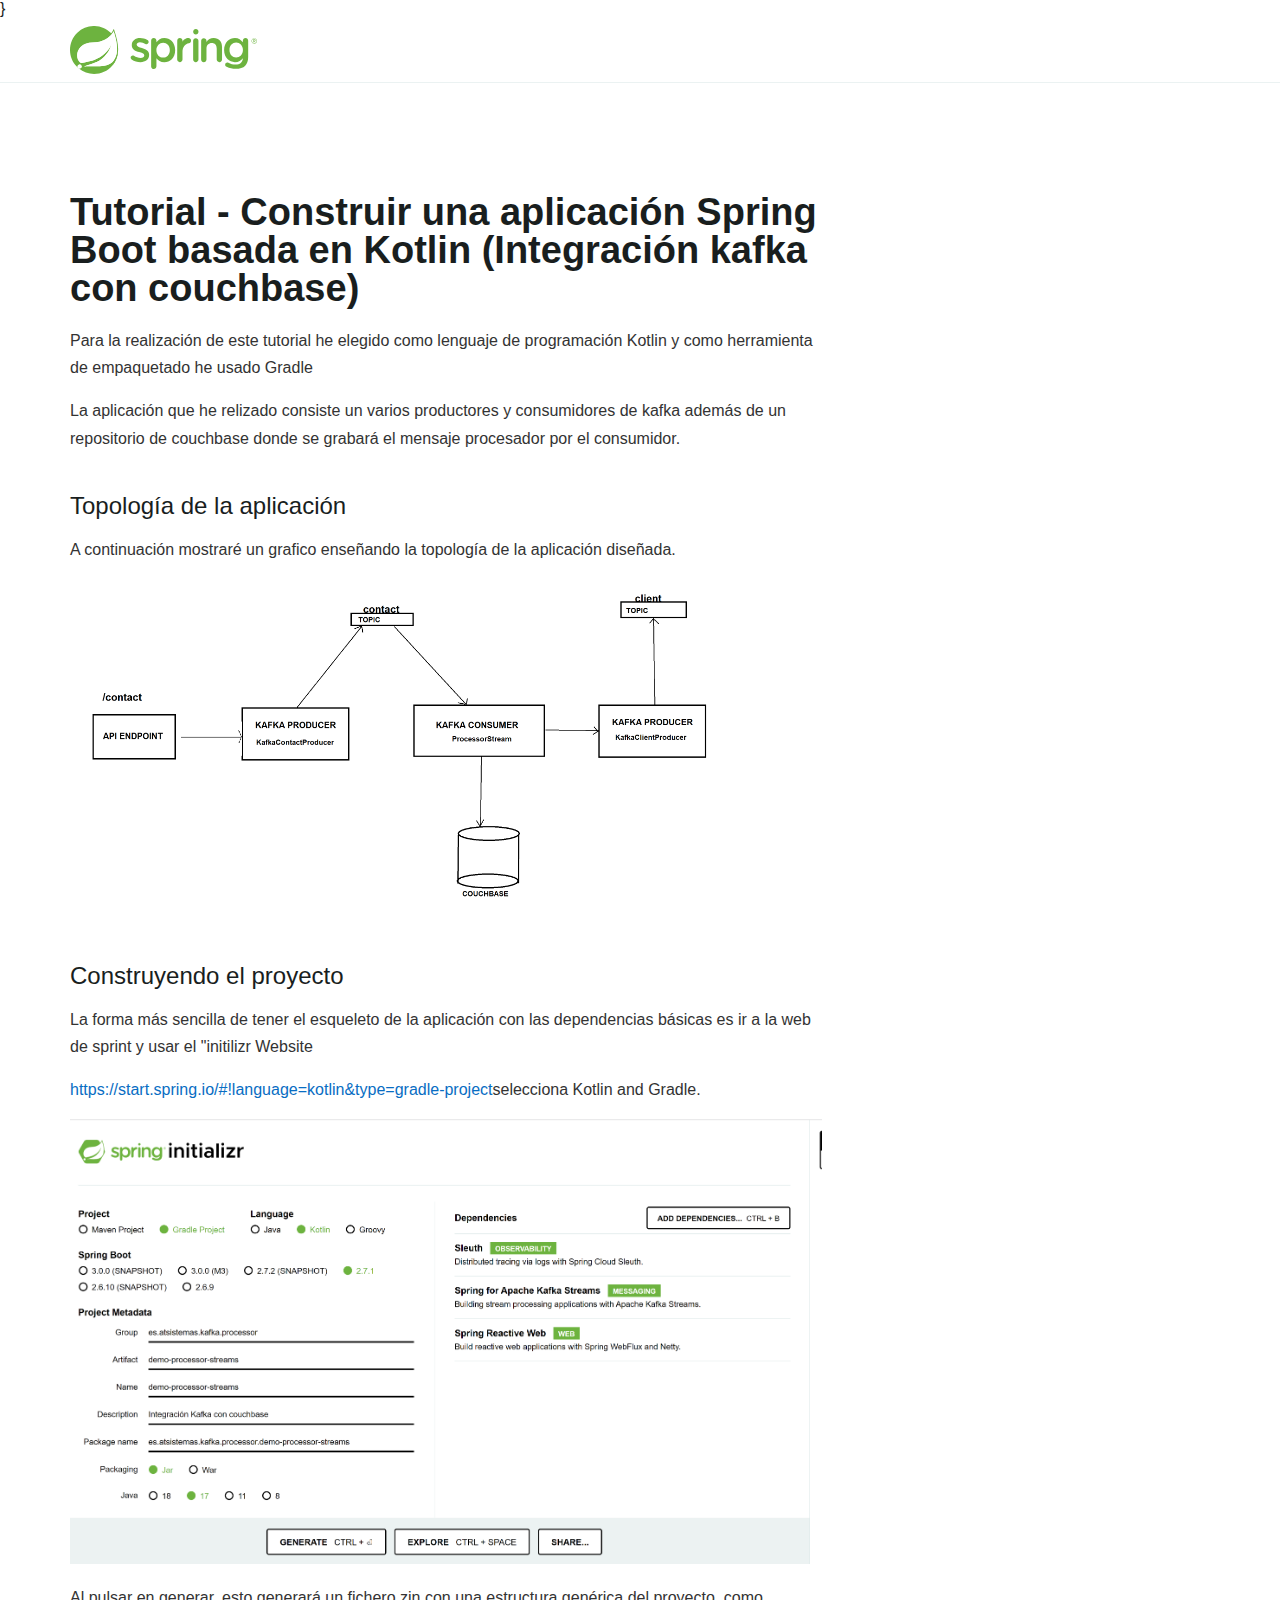
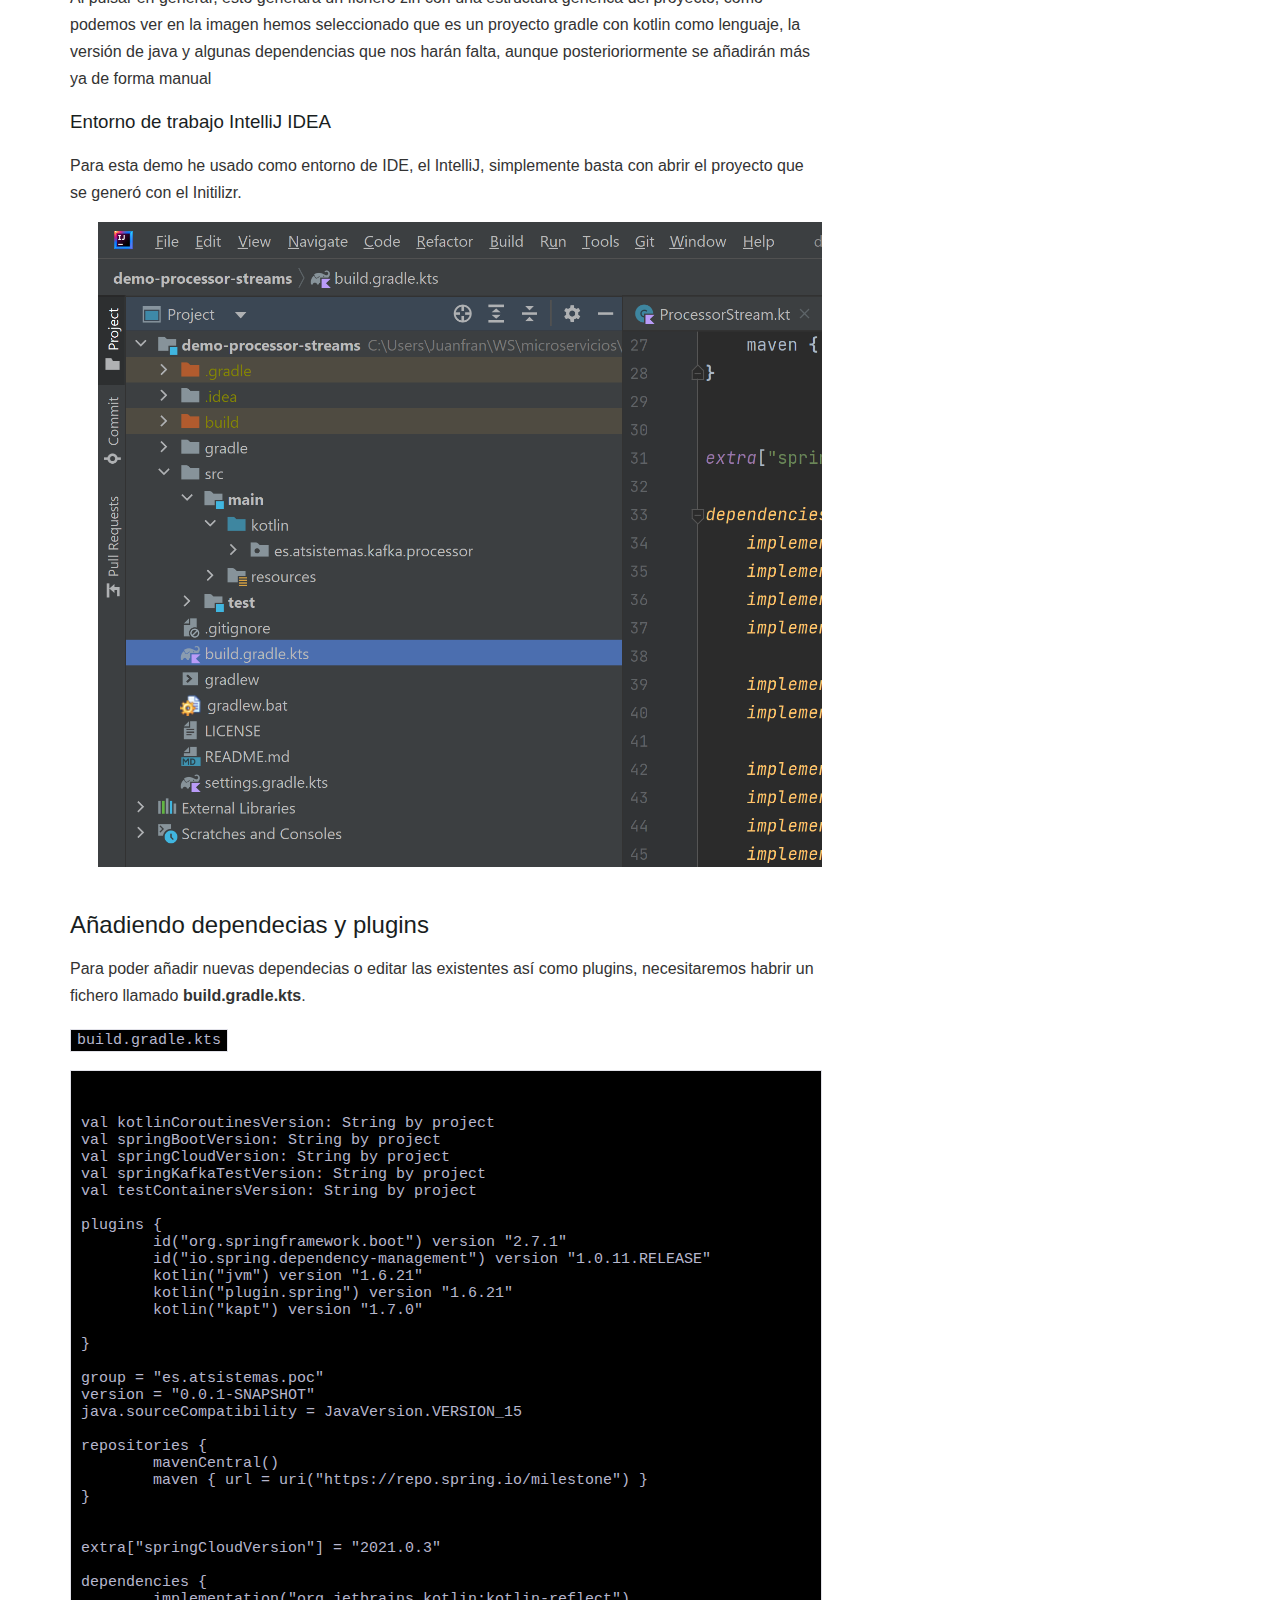
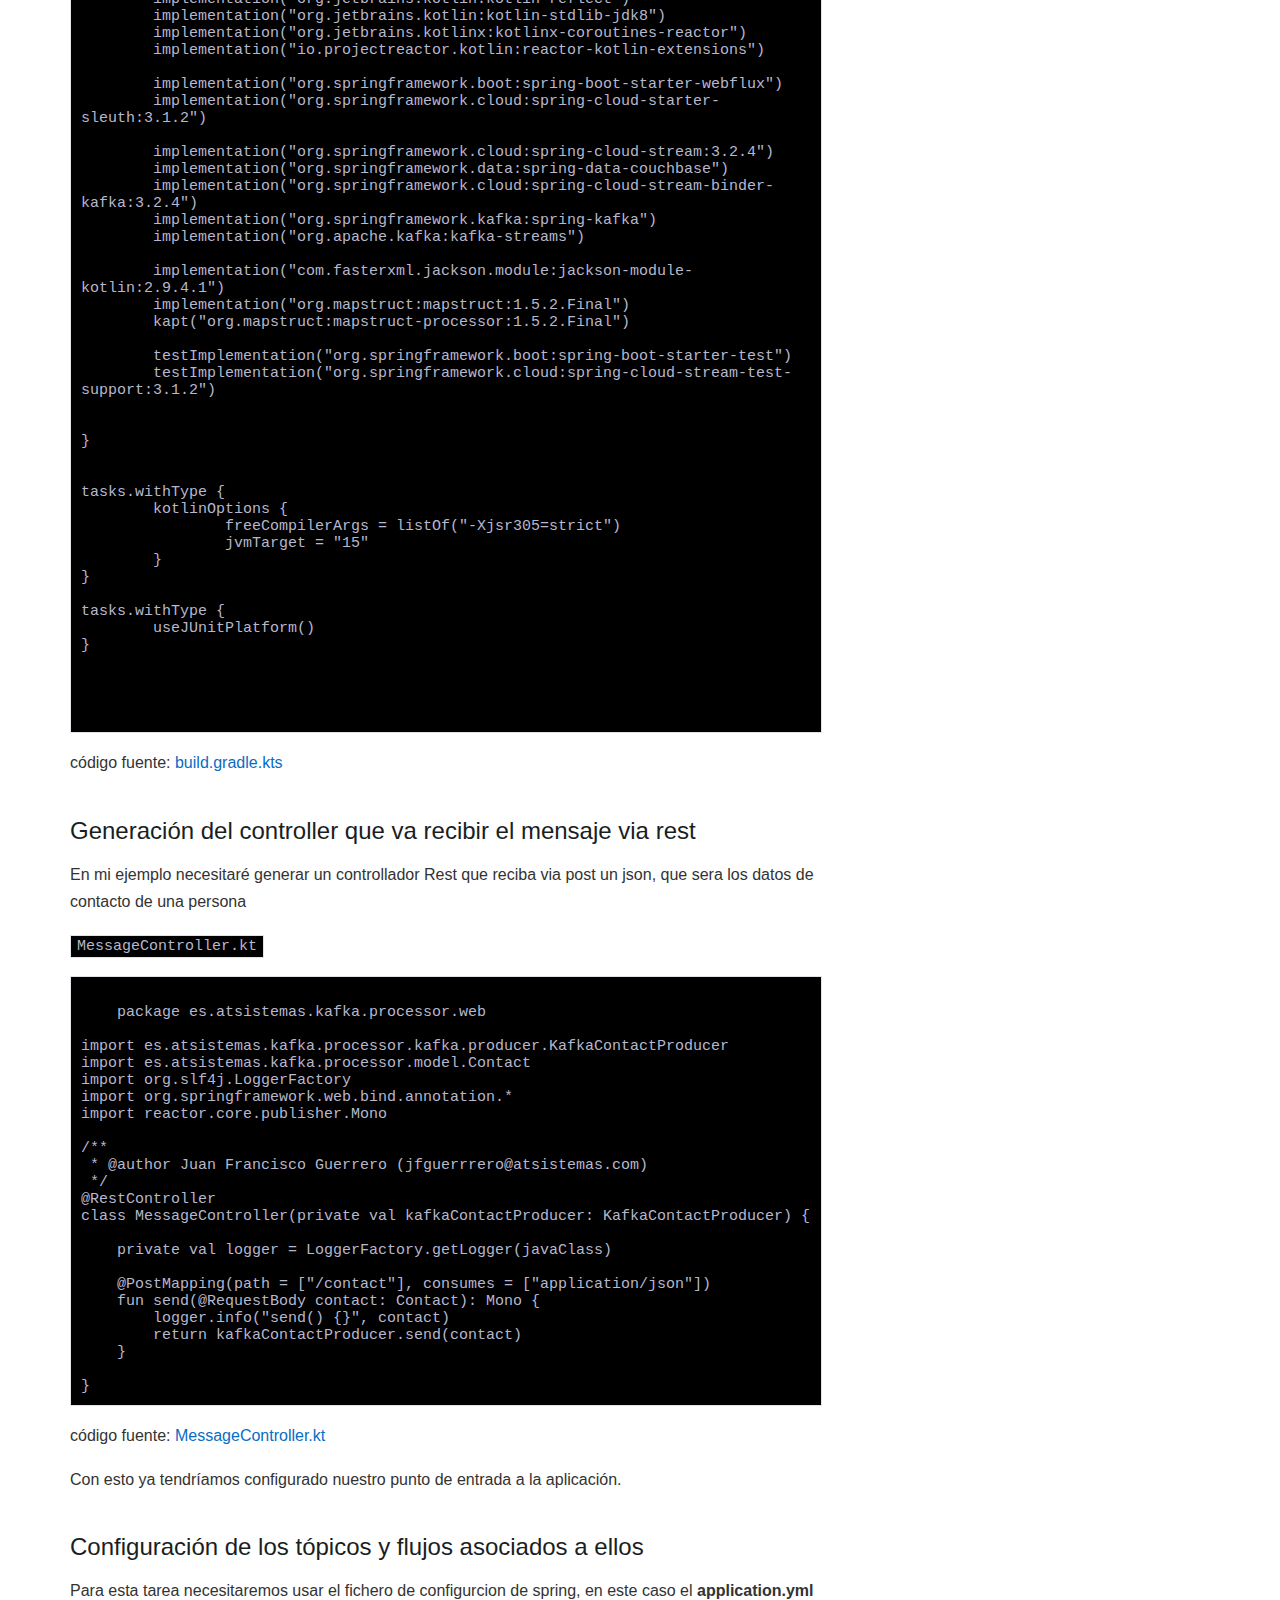
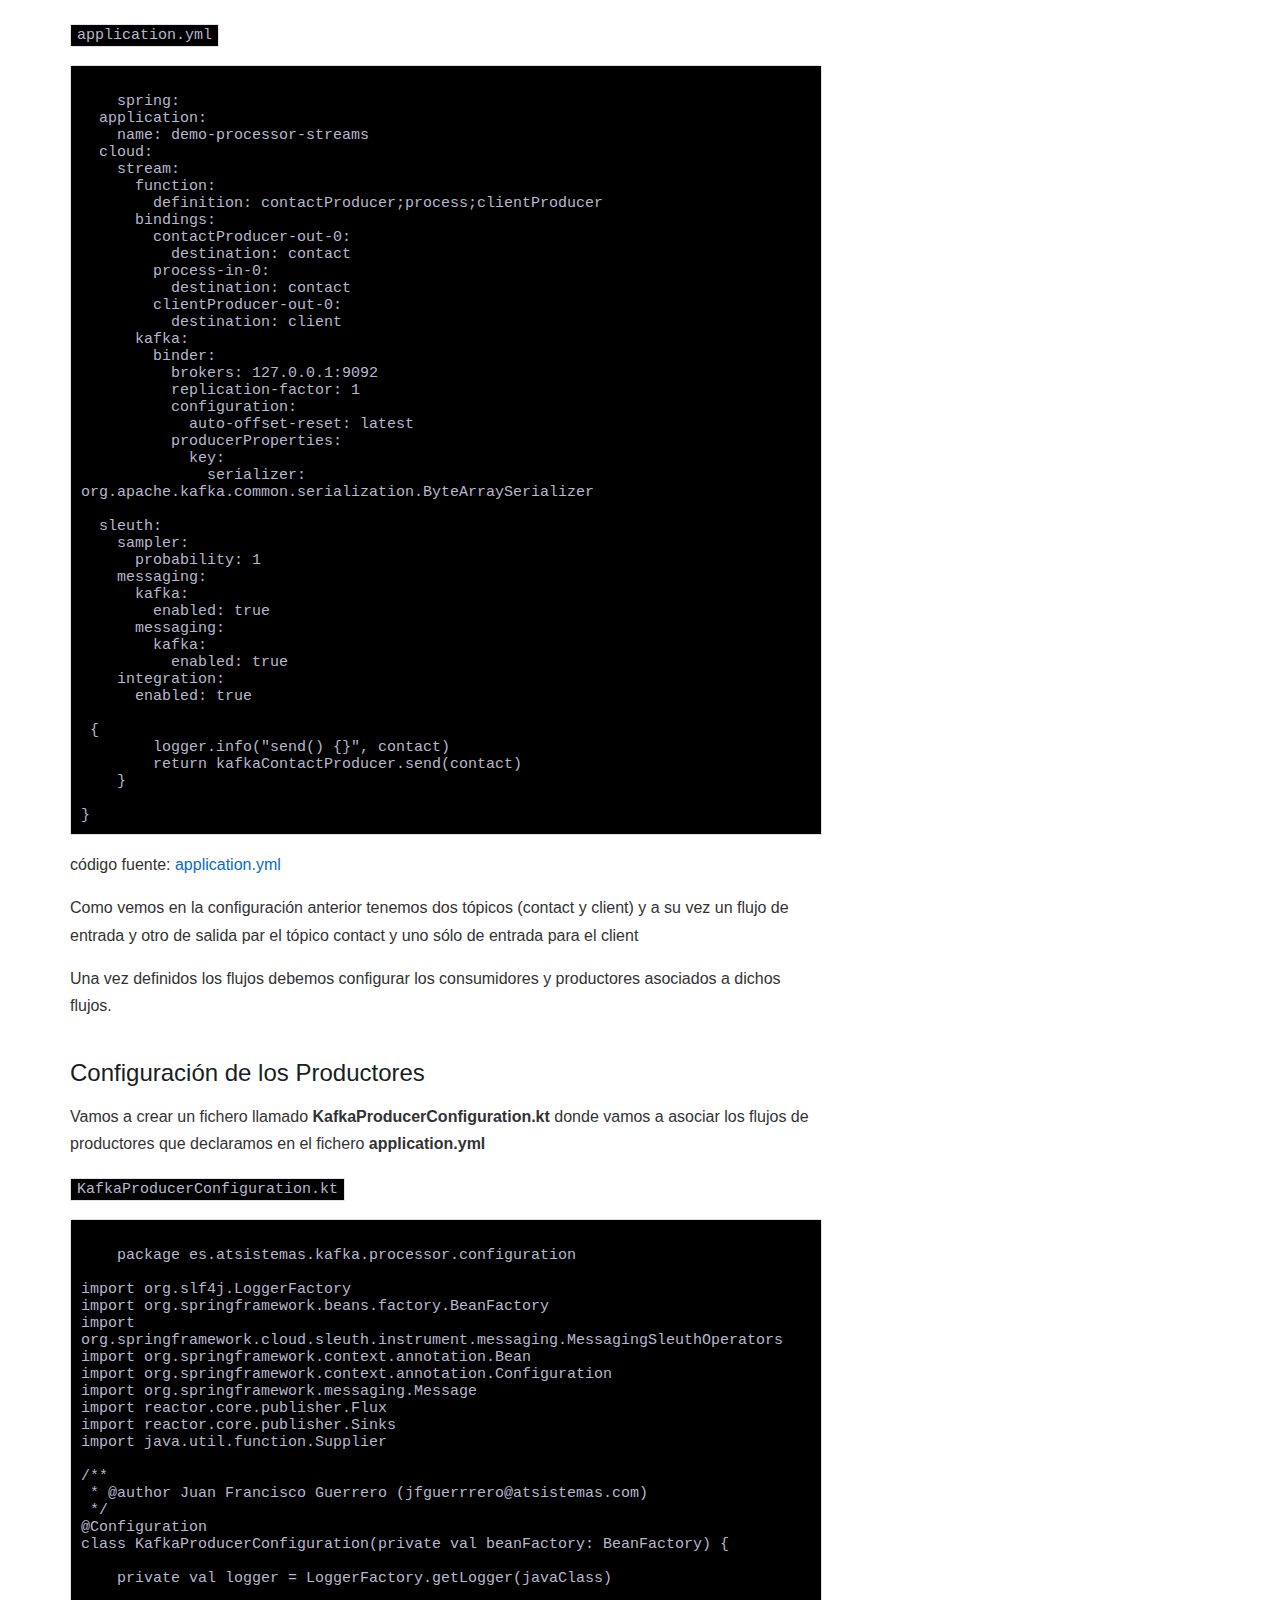
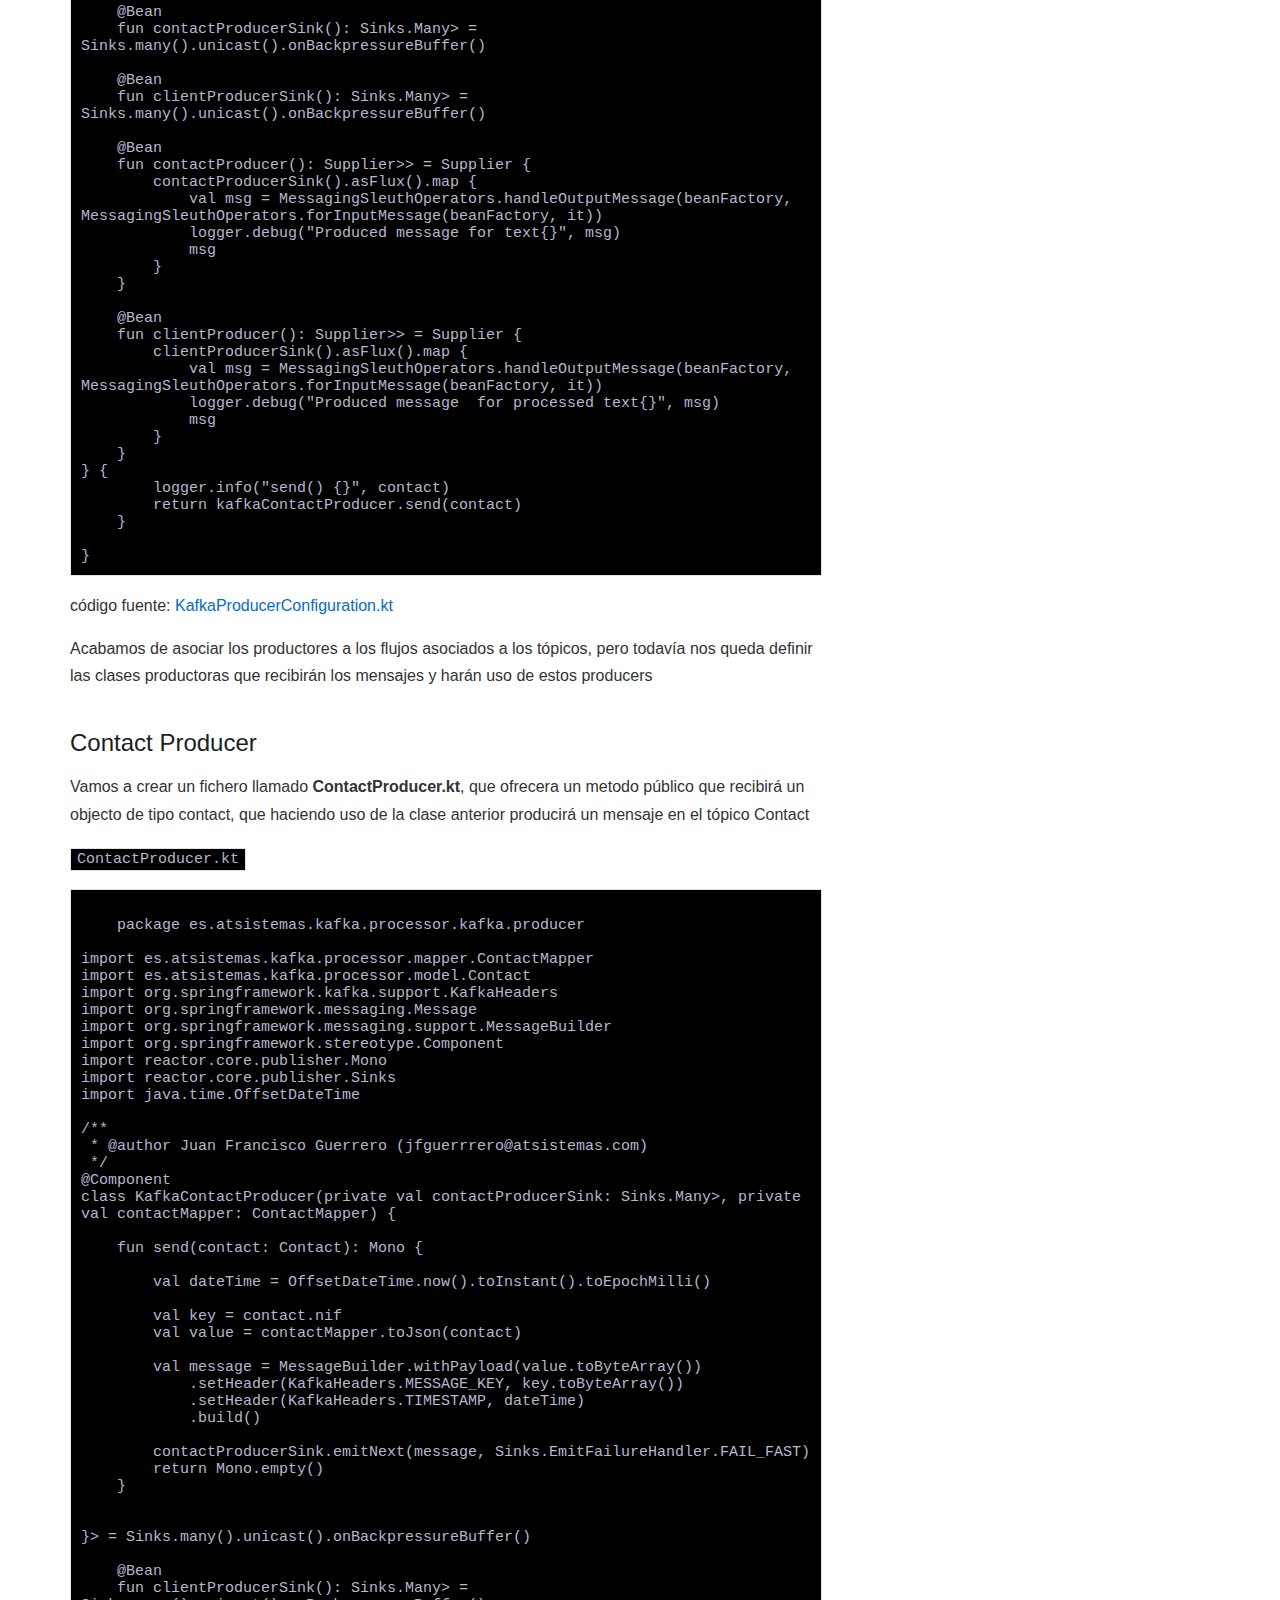
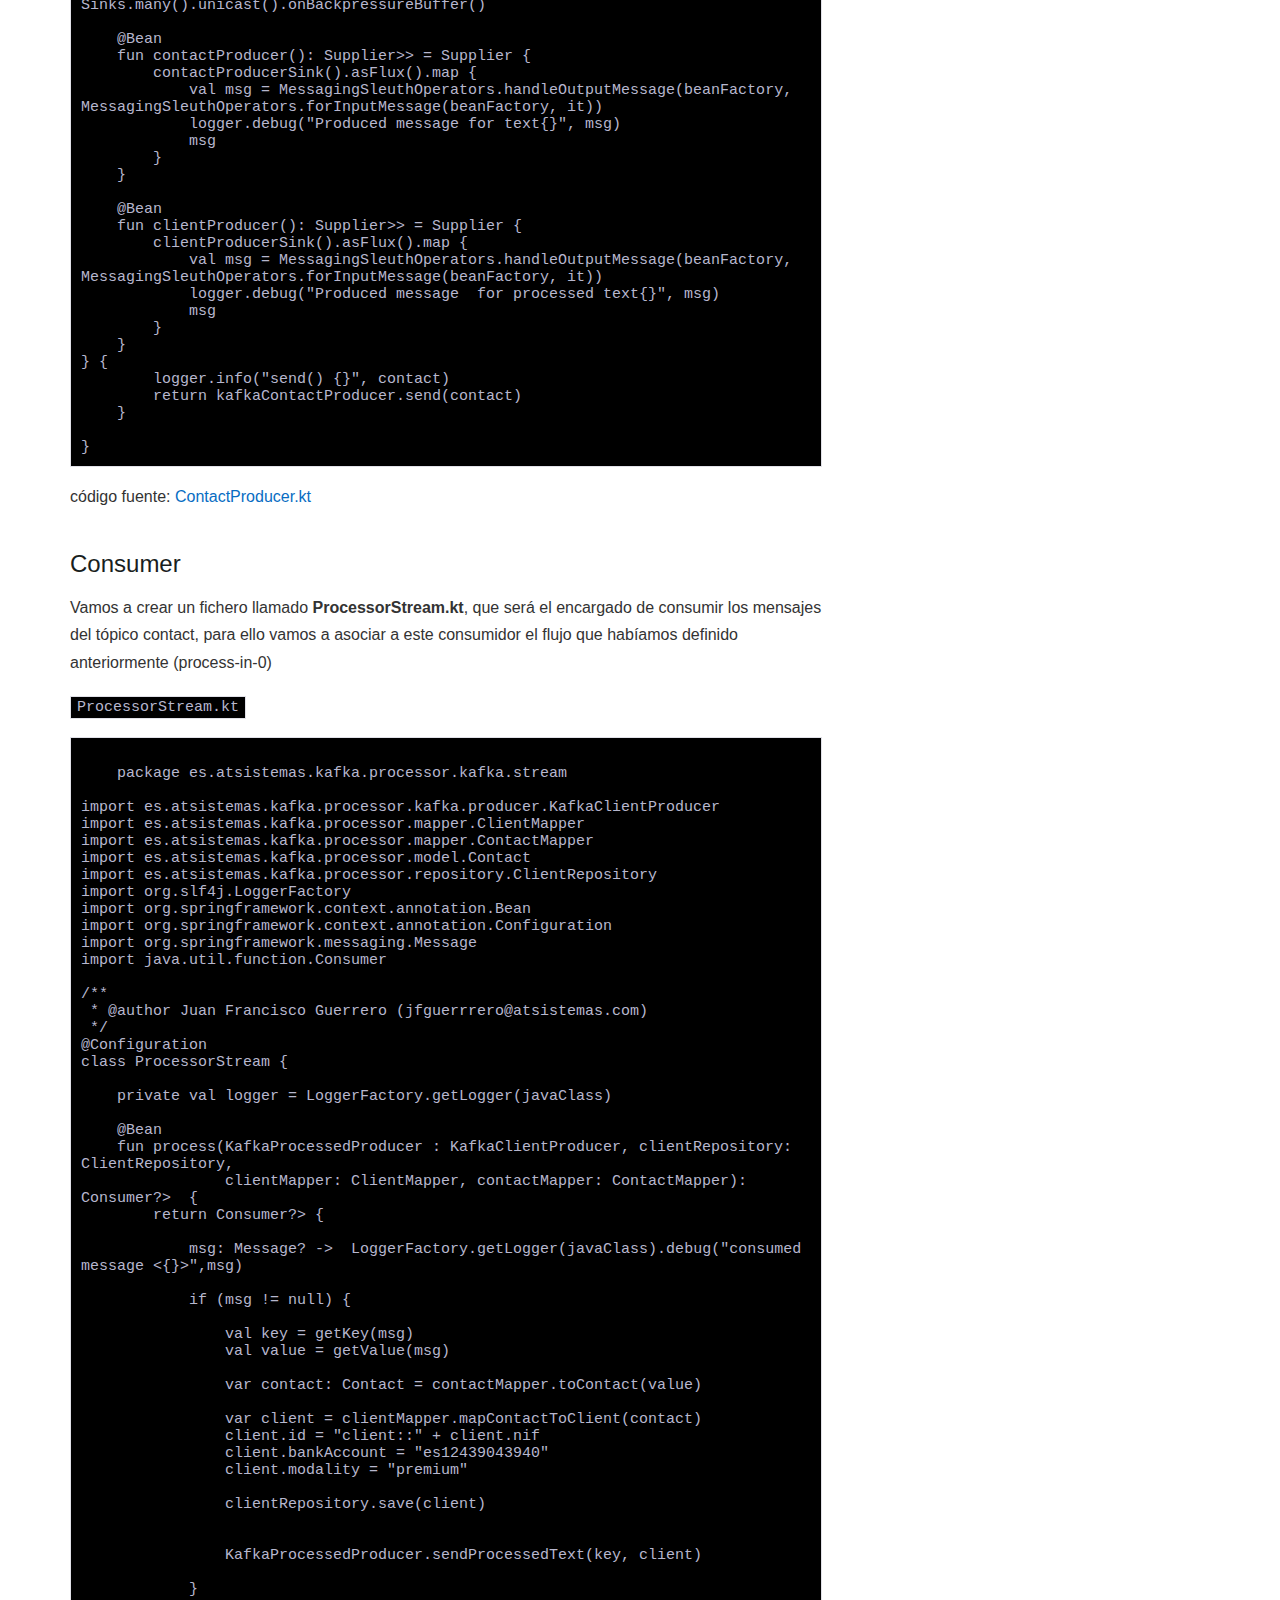
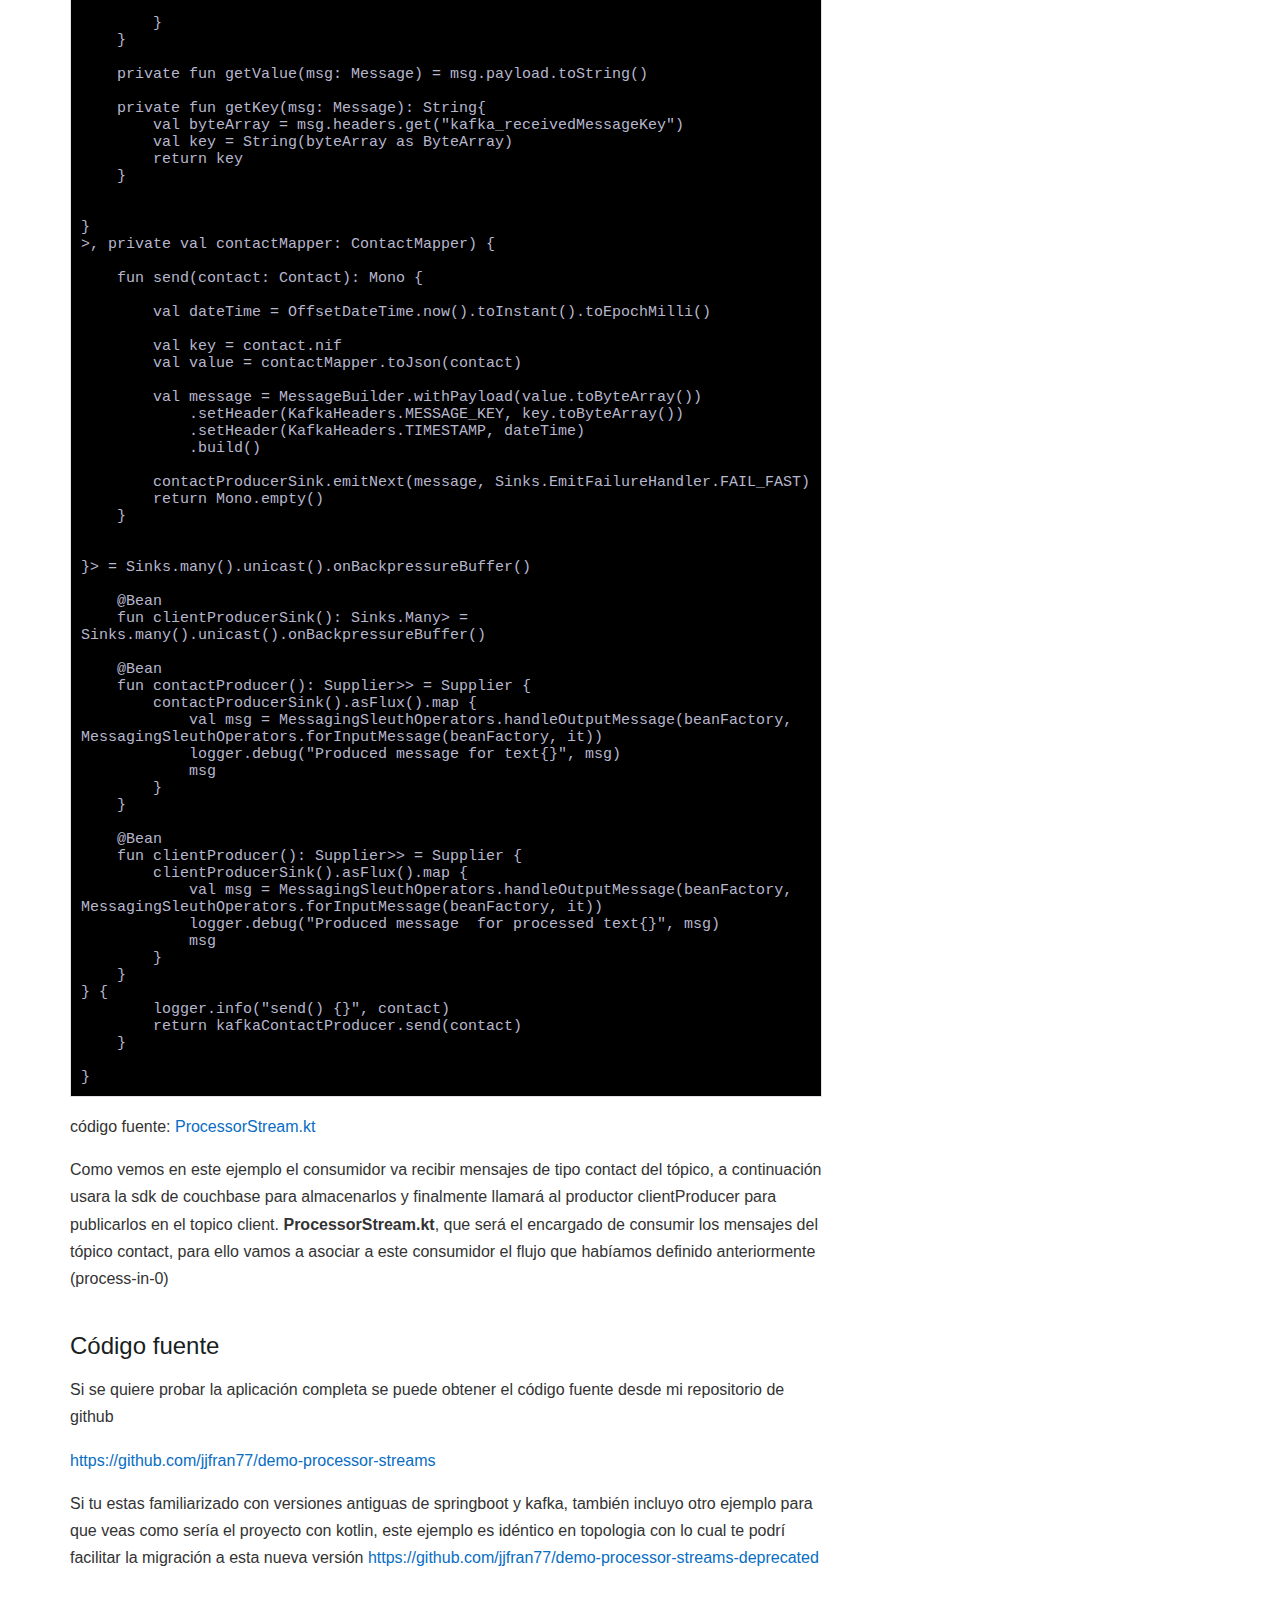
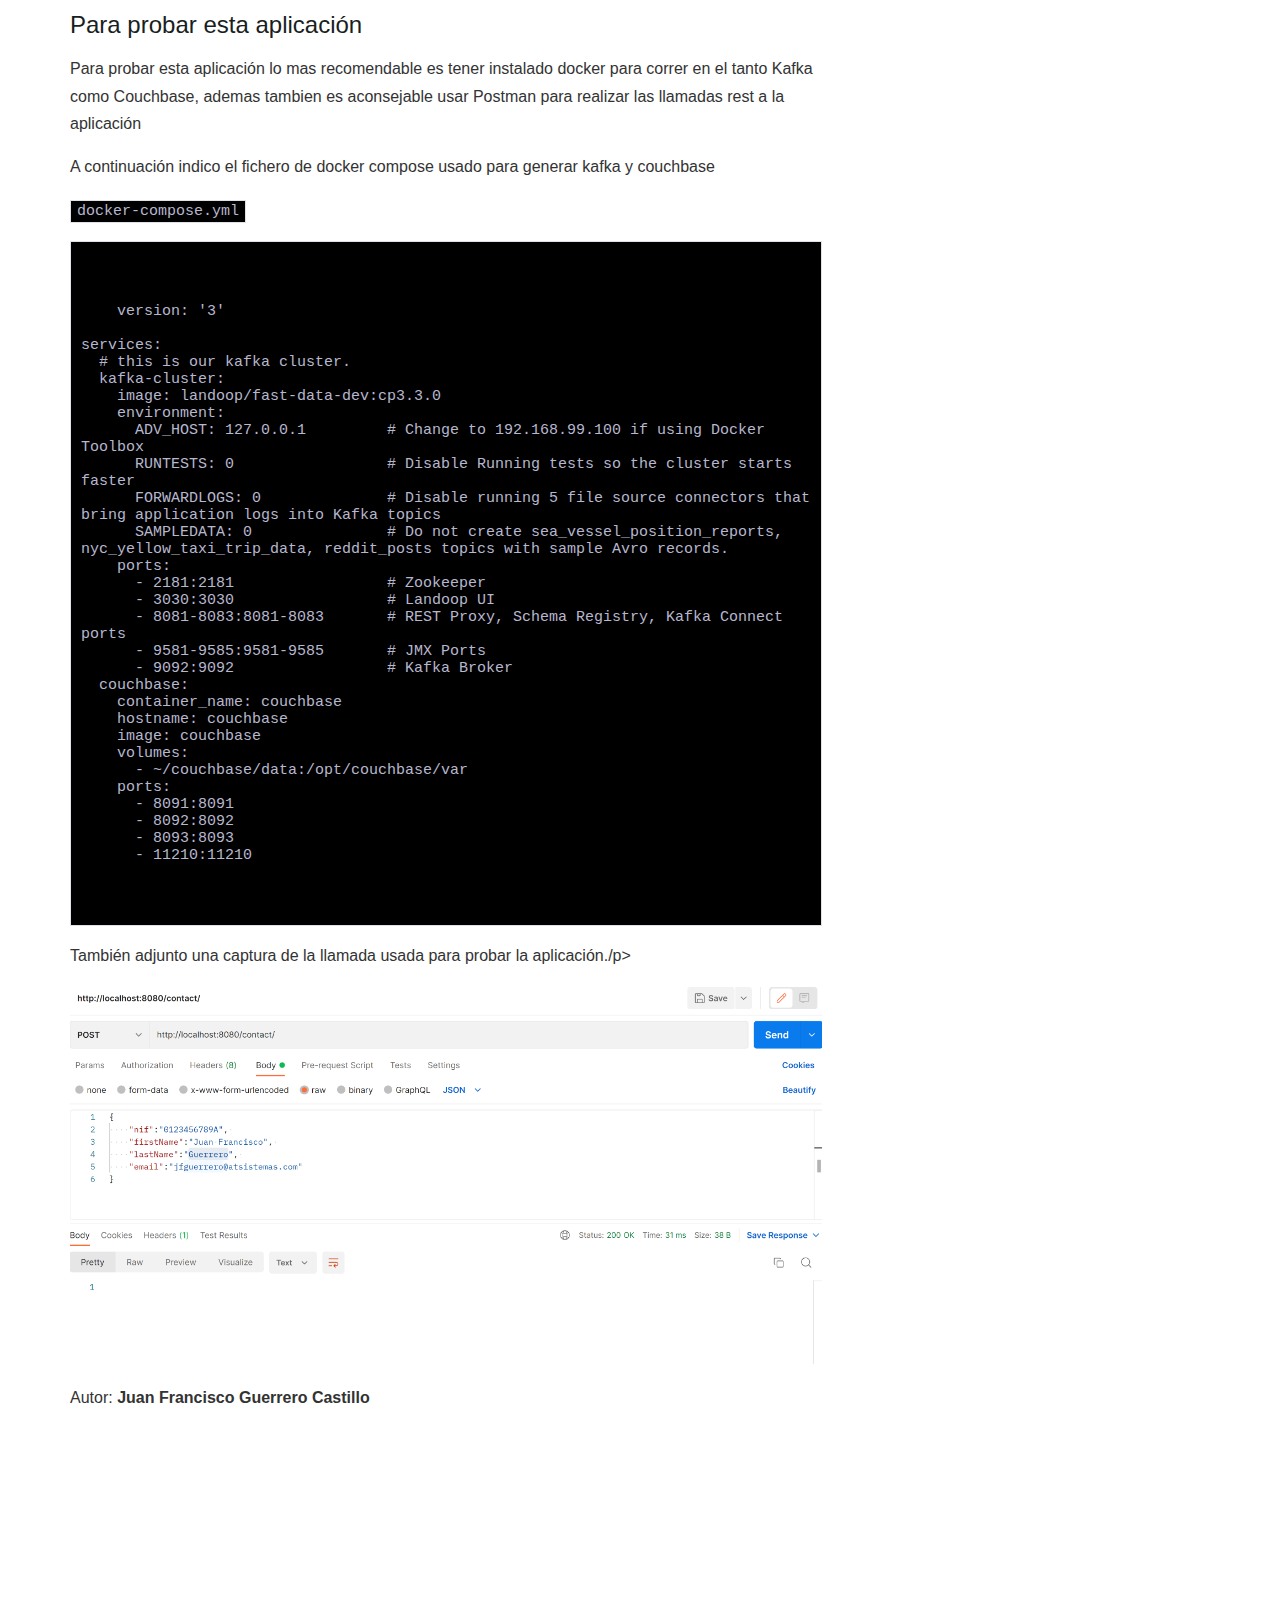
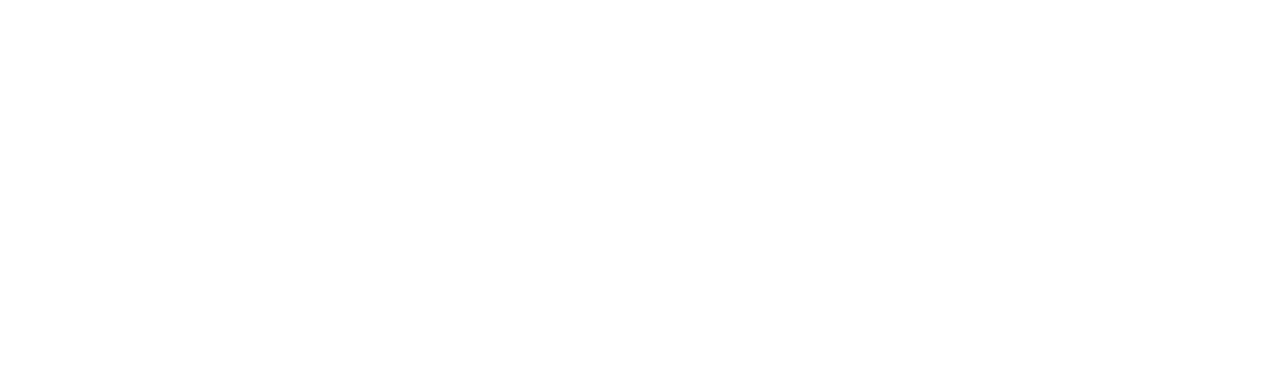
==== commit 910de274: "tutorial spring boot (kakfa+couchbase)" ====
--- a/index.html
+++ b/index.html
@@ -1,8 +1,8 @@
 <!DOCTYPE html>
-<!-- saved from url=(0049)file:///C:/Users/Juanfran/Downloads/Tutorial.html -->
+<!-- saved from url=(0110)file:///C:/Users/Juanfran/WS/microservicios/atsistemas/demo/kotlin/tutorial-springboot-kotlin-kafka/index.html -->
 <html lang="en"><head><meta http-equiv="Content-Type" content="text/html; charset=UTF-8">
 <meta content="width=device-width,initial-scale=1,shrink-to-fit=no" id="Viewport" name="viewport">
-<link rel="stylesheet" type="text/css" media="all" href="./Tutorial_files/main-57f9fd33746ade817d7c1b7bb8f84180.css">
+<link rel="stylesheet" type="text/css" media="all" href="./index_files/main-57f9fd33746ade817d7c1b7bb8f84180.css">
 <meta name="theme-color" content="#6db33f">
 <meta name="apple-mobile-web-app-title" content="spring">
 <meta name="apple-mobile-web-app-capable" content="yes">
@@ -10,18 +10,18 @@
 
 
 <title>Construir una aplicacion con Spring Boot basada en Kotlin</title>
-<link rel="stylesheet" type="text/css" href="./Tutorial_files/guide-f8efb1c8a31441954f373af0c54c58e9.css">
-
-
-                      <link id="mktoForms2BaseStyle" rel="stylesheet" type="text/css" href="./Tutorial_files/forms2.css"><link id="mktoForms2ThemeStyle" rel="stylesheet" type="text/css" href="./Tutorial_files/forms2-theme-simple.css"><style>#mktoStyleLoaded {color:#123456;}</style><style>#mktoStyleLoaded {color:#123456;}</style><style>#mktoStyleLoaded {color:#123456;}</style></head><body id="guide" class=" light light light light light light" data-new-gr-c-s-check-loaded="14.1067.0" data-gr-ext-installed="" cz-shortcut-listen="true">}
+<link rel="stylesheet" type="text/css" href="./index_files/guide-f8efb1c8a31441954f373af0c54c58e9.css">
+
+
+                      <link id="mktoForms2BaseStyle" rel="stylesheet" type="text/css" href="./index_files/forms2.css"><link id="mktoForms2ThemeStyle" rel="stylesheet" type="text/css" href="./index_files/forms2-theme-simple.css"><style>#mktoStyleLoaded {color:#123456;}</style><style>#mktoStyleLoaded {color:#123456;}</style><style>#mktoStyleLoaded {color:#123456;}</style></head><body id="guide" class=" light light light light light light light light" data-new-gr-c-s-check-loaded="14.1067.0" data-gr-ext-installed="" cz-shortcut-listen="true">}
                       <style>[_nghost-jfa-c24]{font-family:Open Sans,sans-serif;color:#121212}</style>
 
-<script src="./Tutorial_files/theme-f367e6936a70ad2e6b3dcb91c6673a9f.js.descarga"></script>
+<script src="./index_files/theme-f367e6936a70ad2e6b3dcb91c6673a9f.js.descarga"></script>
 <header>
 <nav id="nav">
 <div id="nav-inner" class="container flex jc-between ai-center">
 <a id="logo-focus" tabindex="1" href="https://spring.io/">
-<img id="springlogo" class="block" src="./Tutorial_files/spring-logo-9146a4d3298760c2e7e49595184e1975.svg" alt="Spring">
+<img id="springlogo" class="block" src="./index_files/spring-logo-9146a4d3298760c2e7e49595184e1975.svg" alt="Spring">
 </a>
 
 
@@ -136,7 +136,7 @@
 <p>A continuación mostraré un grafico enseñando la topología de la aplicación diseñada.</p>
 </div>
     
-<img src="./Tutorial_files/topology_app.png" alt="initializr">
+<img src="./index_files/topology_app.png" alt="initializr">
 </div>
 </div>
 </div>
@@ -155,7 +155,7 @@
 
 <div class="imageblock">
 <div class="content">
-<img src="./Tutorial_files/initializr.png" alt="initializr">
+<img src="./index_files/initializr.png" alt="initializr">
 </div>
 </div>
 <div class="paragraph">
@@ -182,7 +182,7 @@
 
 <div class="imageblock">
 <div class="content">
-<img src="./Tutorial_files/intellij1.png" alt="intellij1">
+<img src="./index_files/intellij1.png" alt="intellij1">
 </div>
 </div>
 
@@ -202,10 +202,10 @@
 <div class="paragraph">
 
 </div>
-<div class="paragraph">
-
-</div>
-<div class="paragraph">
+
+<div class="paragraph">
+
+</div><div class="paragraph">
 <p><code>build.gradle.kts</code></p>
 </div>
 <div class="listingblock">
@@ -280,6 +280,8 @@
         
     </test></org.jetbrains.kotlin.gradle.tasks.kotlincompile></span></code></pre>
 </div>
+</div><div class="">
+<p> <label> código fuente: </label><a href="https://github.com/jjfran77/demo-processor-streams/blob/main/build.gradle.kts">build.gradle.kts</a></p>
 </div>
 </div>
 
@@ -322,6 +324,8 @@
 }
 </void></span></code></pre>
 </div><p></p>
+</div><div class="">
+<p> <label> código fuente: </label><a href="https://github.com/jjfran77/demo-processor-streams/blob/main/src/main/kotlin/es/atsistemas/kafka/processor/web/MessageController.kt">MessageController.kt</a></p>
 </div>
 <div class="listingblock">
 
@@ -399,6 +403,9 @@
 
 }
 </void></span></code></pre>
+</div>
+<div class="">
+<p> <label> código fuente: </label><a href="https://github.com/jjfran77/demo-processor-streams/blob/main/src/main/resources/application.yml">application.yml</a></p>
 </div><p></p>
 </div>
 <div class="listingblock">
@@ -479,6 +486,12 @@
 
 }
 </void></span></code></pre>
+</div>
+
+
+    
+<div class="">
+<p> <label> código fuente: </label><a href="https://github.com/jjfran77/demo-processor-streams/blob/main/src/main/kotlin/es/atsistemas/kafka/processor/configuration/KafkaProducerConfiguration.kt">KafkaProducerConfiguration.kt</a></p>
 </div><p></p>
 </div>
 <div class="listingblock">
@@ -571,7 +584,11 @@
 
 }
 </void></span></code></pre>
-</div><p></p>
+</div>
+
+
+<p> <label> código fuente: </label><a href="https://github.com/jjfran77/demo-processor-streams/blob/main/src/main/kotlin/es/atsistemas/kafka/processor/kafka/producer/KafkaContactProducer.kt">ContactProducer.kt</a></p>
+    <p></p>
 </div>
 <div class="listingblock">
 
@@ -706,6 +723,10 @@
 </void></span></code></pre>
 </div><p></p>
 </div>
+
+
+    <p> <label> código fuente: </label><a href="https://github.com/jjfran77/demo-processor-streams/blob/main/src/main/kotlin/es/atsistemas/kafka/processor/kafka/stream/ProcessorStream.kt">ProcessorStream.kt</a></p>
+    
 <div class="paragraph">
 <p>Como vemos en este ejemplo el consumidor va recibir mensajes de tipo contact del tópico, a continuación usara la sdk de couchbase para almacenarlos y finalmente llamará al productor clientProducer para publicarlos en el topico client.
 <b>ProcessorStream.kt</b>, que será el encargado de consumir los mensajes del tópico contact, para ello vamos a asociar a este consumidor el flujo que habíamos definido anteriormente (process-in-0)</p>
@@ -731,8 +752,8 @@
 <p></p>
 </div>
 <div class="paragraph">
-<p><code>https://github.com/jjfran77/demo-processor-streams</code>  </p><div class="paragraph">
-<p>Si tu estas familiarizado con versiones antiguas de springboot y kafka, también incluyo otro ejemplo para que veas como sería el proyecto con kotlin, este ejemplo es idéntico en topologia con lo cual te podrí facilitar la migración a esta nueva versión <code>https://github.com/jjfran77/demo-processor-streams-deprecated</code>
+<p><a href="https://github.com/jjfran77/demo-processor-streams">https://github.com/jjfran77/demo-processor-streams</a>  </p><div class="paragraph">
+<p>Si tu estas familiarizado con versiones antiguas de springboot y kafka, también incluyo otro ejemplo para que veas como sería el proyecto con kotlin, este ejemplo es idéntico en topologia con lo cual te podrí facilitar la migración a esta nueva versión <a href="https://github.com/jjfran77/demo-processor-streams-deprecated">https://github.com/jjfran77/demo-processor-streams-deprecated</a>                                     
 </p>
 
 <p></p>
@@ -754,6 +775,95 @@
 
 
 </div>
+</div><div class="sect1">
+<h2 id="">Para probar esta aplicación</h2>
+<div class="sectionbody">
+<div class="paragraph">
+<p>Para probar esta aplicación lo mas recomendable es tener instalado docker para correr en el tanto Kafka como Couchbase, ademas tambien es aconsejable usar Postman para realizar las llamadas rest a la aplicación</p>
+<p>A continuación indico el fichero de docker compose usado para generar kafka y couchbase</p>
+
+
+<div class="sect2">
+
+<div class="paragraph">
+
+</div>
+
+<div class="paragraph">
+
+</div><div class="paragraph">
+<p><code>docker-compose.yml</code></p>
+</div>
+<div class="listingblock">
+<div class="content">
+<pre class="prettyprint highlight prettyprinted" style=""><code data-lang="kotlin">
+    <span class="kwd">
+
+    version: '3'
+
+services:
+  # this is our kafka cluster.
+  kafka-cluster:
+    image: landoop/fast-data-dev:cp3.3.0
+    environment:
+      ADV_HOST: 127.0.0.1         # Change to 192.168.99.100 if using Docker Toolbox
+      RUNTESTS: 0                 # Disable Running tests so the cluster starts faster
+      FORWARDLOGS: 0              # Disable running 5 file source connectors that bring application logs into Kafka topics
+      SAMPLEDATA: 0               # Do not create sea_vessel_position_reports, nyc_yellow_taxi_trip_data, reddit_posts topics with sample Avro records.
+    ports:
+      - 2181:2181                 # Zookeeper
+      - 3030:3030                 # Landoop UI
+      - 8081-8083:8081-8083       # REST Proxy, Schema Registry, Kafka Connect ports
+      - 9581-9585:9581-9585       # JMX Ports
+      - 9092:9092                 # Kafka Broker
+  couchbase:
+    container_name: couchbase
+    hostname: couchbase
+    image: couchbase
+    volumes:
+      - ~/couchbase/data:/opt/couchbase/var
+    ports:
+      - 8091:8091
+      - 8092:8092
+      - 8093:8093
+      - 11210:11210
+    
+    
+    </span></code></pre>
+</div>
+</div>
+
+
+<p>También adjunto una captura de la llamada usada para probar la aplicación./p&gt;
+
+</p><div class="imageblock">
+<div class="content">
+<img src="./index_files/call_postman.png" alt="intellij1">
+</div>
+</div>
+
+</div>
+<p></p>
+
+<p></p>
+</div>
+
+<div class="paragraph">
+<p>
+</p>
+</div><div class="listingblock">
+
+</div>
+
+
+
+
+
+
+
+
+
+</div>
 </div></div>
     <div><p>Autor: <b>Juan Francisco Guerrero Castillo</b></p></div>
 </article>
--- a/index_files/main-57f9fd33746ade817d7c1b7bb8f84180.css
+++ b/index_files/main-57f9fd33746ade817d7c1b7bb8f84180.css
@@ -0,0 +1,2 @@
+body.compensate-for-scrollbar{overflow:hidden}.fancybox-active{height:auto}.fancybox-is-hidden{left:-9999px;margin:0;position:absolute!important;top:-9999px;visibility:hidden}.fancybox-container{-webkit-backface-visibility:hidden;height:100%;left:0;outline:none;position:fixed;-webkit-tap-highlight-color:transparent;top:0;-ms-touch-action:manipulation;touch-action:manipulation;transform:translateZ(0);width:100%;z-index:99992}.fancybox-container *{box-sizing:border-box}.fancybox-bg,.fancybox-inner,.fancybox-outer,.fancybox-stage{bottom:0;left:0;position:absolute;right:0;top:0}.fancybox-outer{-webkit-overflow-scrolling:touch;overflow-y:auto}.fancybox-bg{background:#1e1e1e;opacity:0;transition-duration:inherit;transition-property:opacity;transition-timing-function:cubic-bezier(.47,0,.74,.71)}.fancybox-is-open .fancybox-bg{opacity:.9;transition-timing-function:cubic-bezier(.22,.61,.36,1)}.fancybox-caption,.fancybox-infobar,.fancybox-navigation .fancybox-button,.fancybox-toolbar{direction:ltr;opacity:0;position:absolute;transition:opacity .25s ease,visibility 0s ease .25s;visibility:hidden;z-index:99997}.fancybox-show-caption .fancybox-caption,.fancybox-show-infobar .fancybox-infobar,.fancybox-show-nav .fancybox-navigation .fancybox-button,.fancybox-show-toolbar .fancybox-toolbar{opacity:1;transition:opacity .25s ease 0s,visibility 0s ease 0s;visibility:visible}.fancybox-infobar{color:#ccc;font-size:13px;-webkit-font-smoothing:subpixel-antialiased;height:44px;left:0;line-height:44px;min-width:44px;mix-blend-mode:difference;padding:0 10px;pointer-events:none;top:0;-webkit-touch-callout:none;-webkit-user-select:none;-moz-user-select:none;-ms-user-select:none;user-select:none}.fancybox-toolbar{right:0;top:0}.fancybox-stage{direction:ltr;overflow:visible;transform:translateZ(0);z-index:99994}.fancybox-is-open .fancybox-stage{overflow:hidden}.fancybox-slide{-webkit-backface-visibility:hidden;display:none;height:100%;left:0;outline:none;overflow:auto;-webkit-overflow-scrolling:touch;padding:44px;position:absolute;text-align:center;top:0;transition-property:transform,opacity;white-space:normal;width:100%;z-index:99994}.fancybox-slide:before{content:"";display:inline-block;font-size:0;height:100%;vertical-align:middle;width:0}.fancybox-is-sliding .fancybox-slide,.fancybox-slide--current,.fancybox-slide--next,.fancybox-slide--previous{display:block}.fancybox-slide--image{overflow:hidden;padding:44px 0}.fancybox-slide--image:before{display:none}.fancybox-slide--html{padding:6px}.fancybox-content{background:#fff;display:inline-block;margin:0;max-width:100%;overflow:auto;-webkit-overflow-scrolling:touch;padding:44px;position:relative;text-align:left;vertical-align:middle}.fancybox-slide--image .fancybox-content{animation-timing-function:cubic-bezier(.5,0,.14,1);-webkit-backface-visibility:hidden;background:0 0;background-repeat:no-repeat;background-size:100% 100%;left:0;max-width:none;overflow:visible;padding:0;position:absolute;top:0;-ms-transform-origin:top left;transform-origin:top left;transition-property:transform,opacity;-webkit-user-select:none;-moz-user-select:none;-ms-user-select:none;user-select:none;z-index:99995}.fancybox-can-zoomOut .fancybox-content{cursor:zoom-out}.fancybox-can-zoomIn .fancybox-content{cursor:zoom-in}.fancybox-can-pan .fancybox-content,.fancybox-can-swipe .fancybox-content{cursor:-webkit-grab;cursor:grab}.fancybox-is-grabbing .fancybox-content{cursor:-webkit-grabbing;cursor:grabbing}.fancybox-container [data-selectable=true]{cursor:text}.fancybox-image,.fancybox-spaceball{background:0 0;border:0;height:100%;left:0;margin:0;max-height:none;max-width:none;padding:0;position:absolute;top:0;-webkit-user-select:none;-moz-user-select:none;-ms-user-select:none;user-select:none;width:100%}.fancybox-spaceball{z-index:1}.fancybox-slide--iframe .fancybox-content,.fancybox-slide--map .fancybox-content,.fancybox-slide--pdf .fancybox-content,.fancybox-slide--video .fancybox-content{height:100%;overflow:visible;padding:0;width:100%}.fancybox-slide--video .fancybox-content{background:#000}.fancybox-slide--map .fancybox-content{background:#e5e3df}.fancybox-slide--iframe .fancybox-content{background:#fff}.fancybox-iframe,.fancybox-video{background:0 0;border:0;display:block;height:100%;margin:0;overflow:hidden;padding:0;width:100%}.fancybox-iframe{left:0;position:absolute;top:0}.fancybox-error{background:#fff;cursor:default;max-width:400px;padding:40px;width:100%}.fancybox-error p{color:#444;font-size:16px;line-height:20px;margin:0;padding:0}.fancybox-button{background:rgba(30,30,30,.6);border:0;border-radius:0;box-shadow:none;cursor:pointer;display:inline-block;height:44px;margin:0;padding:10px;position:relative;transition:color .2s;vertical-align:top;visibility:inherit;width:44px}.fancybox-button,.fancybox-button:link,.fancybox-button:visited{color:#ccc}.fancybox-button:hover{color:#fff}.fancybox-button:focus{outline:none}.fancybox-button.fancybox-focus{outline:1px dotted}.fancybox-button[disabled],.fancybox-button[disabled]:hover{color:#888;cursor:default;outline:none}.fancybox-button div{height:100%}.fancybox-button svg{display:block;height:100%;overflow:visible;position:relative;width:100%}.fancybox-button svg path{fill:currentColor;stroke-width:0}.fancybox-button--fsenter svg:nth-child(2),.fancybox-button--fsexit svg:first-child,.fancybox-button--pause svg:first-child,.fancybox-button--play svg:nth-child(2){display:none}.fancybox-progress{background:#ff5268;height:2px;left:0;position:absolute;right:0;top:0;-ms-transform:scaleX(0);transform:scaleX(0);-ms-transform-origin:0;transform-origin:0;transition-property:transform;transition-timing-function:linear;z-index:99998}.fancybox-close-small{background:0 0;border:0;border-radius:0;color:#ccc;cursor:pointer;opacity:.8;padding:8px;position:absolute;right:-12px;top:-44px;z-index:401}.fancybox-close-small:hover{color:#fff;opacity:1}.fancybox-slide--html .fancybox-close-small{color:currentColor;padding:10px;right:0;top:0}.fancybox-slide--image.fancybox-is-scaling .fancybox-content{overflow:hidden}.fancybox-is-scaling .fancybox-close-small,.fancybox-is-zoomable.fancybox-can-pan .fancybox-close-small{display:none}.fancybox-navigation .fancybox-button{background-clip:content-box;height:100px;opacity:0;position:absolute;top:calc(50% - 50px);width:70px}.fancybox-navigation .fancybox-button div{padding:7px}.fancybox-navigation .fancybox-button--arrow_left{left:0;left:env(safe-area-inset-left);padding:31px 26px 31px 6px}.fancybox-navigation .fancybox-button--arrow_right{padding:31px 6px 31px 26px;right:0;right:env(safe-area-inset-right)}.fancybox-caption{background:linear-gradient(0deg,rgba(0,0,0,.85) 0,rgba(0,0,0,.3) 50%,rgba(0,0,0,.15) 65%,rgba(0,0,0,.075) 75.5%,rgba(0,0,0,.037) 82.85%,rgba(0,0,0,.019) 88%,transparent);bottom:0;color:#eee;font-size:14px;font-weight:400;left:0;line-height:1.5;padding:75px 44px 25px;pointer-events:none;right:0;text-align:center;z-index:99996}@supports(padding:max(0px)){.fancybox-caption{padding:75px max(44px,env(safe-area-inset-right)) max(25px,env(safe-area-inset-bottom)) max(44px,env(safe-area-inset-left))}}.fancybox-caption--separate{margin-top:-50px}.fancybox-caption__body{max-height:50vh;overflow:auto;pointer-events:all}.fancybox-caption a,.fancybox-caption a:link,.fancybox-caption a:visited{color:#ccc;text-decoration:none}.fancybox-caption a:hover{color:#fff;text-decoration:underline}.fancybox-loading{animation:fancybox-rotate 1s linear infinite;background:0 0;border:4px solid;border-color:#888 #888 #fff;border-radius:50%;height:50px;left:50%;margin:-25px 0 0 -25px;opacity:.7;padding:0;position:absolute;top:50%;width:50px;z-index:99999}@keyframes fancybox-rotate{to{transform:rotate(1turn)}}.fancybox-animated{transition-timing-function:cubic-bezier(0,0,.25,1)}.fancybox-fx-slide.fancybox-slide--previous{opacity:0;transform:translate3d(-100%,0,0)}.fancybox-fx-slide.fancybox-slide--next{opacity:0;transform:translate3d(100%,0,0)}.fancybox-fx-slide.fancybox-slide--current{opacity:1;transform:translateZ(0)}.fancybox-fx-fade.fancybox-slide--next,.fancybox-fx-fade.fancybox-slide--previous{opacity:0;transition-timing-function:cubic-bezier(.19,1,.22,1)}.fancybox-fx-fade.fancybox-slide--current{opacity:1}.fancybox-fx-zoom-in-out.fancybox-slide--previous{opacity:0;transform:scale3d(1.5,1.5,1.5)}.fancybox-fx-zoom-in-out.fancybox-slide--next{opacity:0;transform:scale3d(.5,.5,.5)}.fancybox-fx-zoom-in-out.fancybox-slide--current{opacity:1;transform:scaleX(1)}.fancybox-fx-rotate.fancybox-slide--previous{opacity:0;-ms-transform:rotate(-1turn);transform:rotate(-1turn)}.fancybox-fx-rotate.fancybox-slide--next{opacity:0;-ms-transform:rotate(1turn);transform:rotate(1turn)}.fancybox-fx-rotate.fancybox-slide--current{opacity:1;-ms-transform:rotate(0deg);transform:rotate(0deg)}.fancybox-fx-circular.fancybox-slide--previous{opacity:0;transform:scale3d(0,0,0) translate3d(-100%,0,0)}.fancybox-fx-circular.fancybox-slide--next{opacity:0;transform:scale3d(0,0,0) translate3d(100%,0,0)}.fancybox-fx-circular.fancybox-slide--current{opacity:1;transform:scaleX(1) translateZ(0)}.fancybox-fx-tube.fancybox-slide--previous{transform:translate3d(-100%,0,0) scale(.1) skew(-10deg)}.fancybox-fx-tube.fancybox-slide--next{transform:translate3d(100%,0,0) scale(.1) skew(10deg)}.fancybox-fx-tube.fancybox-slide--current{transform:translateZ(0) scale(1)}@media(max-height:576px){.fancybox-slide{padding-left:6px;padding-right:6px}.fancybox-slide--image{padding:6px 0}.fancybox-close-small{right:-6px}.fancybox-slide--image .fancybox-close-small{background:#4e4e4e;color:#f2f4f6;height:36px;opacity:1;padding:6px;right:0;top:0;width:36px}.fancybox-caption{padding-left:12px;padding-right:12px}@supports(padding:max(0px)){.fancybox-caption{padding-left:max(12px,env(safe-area-inset-left));padding-right:max(12px,env(safe-area-inset-right))}}}.fancybox-share{background:#f4f4f4;border-radius:3px;max-width:90%;padding:30px;text-align:center}.fancybox-share h1{color:#222;font-size:35px;font-weight:700;margin:0 0 20px}.fancybox-share p{margin:0;padding:0}.fancybox-share__button{border:0;border-radius:3px;display:inline-block;font-size:14px;font-weight:700;line-height:40px;margin:0 5px 10px;min-width:130px;padding:0 15px;text-decoration:none;transition:all .2s;-webkit-user-select:none;-moz-user-select:none;-ms-user-select:none;user-select:none;white-space:nowrap}.fancybox-share__button:link,.fancybox-share__button:visited{color:#fff}.fancybox-share__button:hover{text-decoration:none}.fancybox-share__button--fb{background:#3b5998}.fancybox-share__button--fb:hover{background:#344e86}.fancybox-share__button--pt{background:#bd081d}.fancybox-share__button--pt:hover{background:#aa0719}.fancybox-share__button--tw{background:#1da1f2}.fancybox-share__button--tw:hover{background:#0d95e8}.fancybox-share__button svg{height:25px;margin-right:7px;position:relative;top:-1px;vertical-align:middle;width:25px}.fancybox-share__button svg path{fill:#fff}.fancybox-share__input{background:0 0;border:0;border-bottom:1px solid #d7d7d7;border-radius:0;color:#5d5b5b;font-size:14px;margin:10px 0 0;outline:none;padding:10px 15px;width:100%}.fancybox-thumbs{background:#ddd;bottom:0;display:none;margin:0;-webkit-overflow-scrolling:touch;-ms-overflow-style:-ms-autohiding-scrollbar;padding:2px 2px 4px;position:absolute;right:0;-webkit-tap-highlight-color:transparent;top:0;width:212px;z-index:99995}.fancybox-thumbs-x{overflow-x:auto;overflow-y:hidden}.fancybox-show-thumbs .fancybox-thumbs{display:block}.fancybox-show-thumbs .fancybox-inner{right:212px}.fancybox-thumbs__list{font-size:0;height:100%;list-style:none;margin:0;overflow-x:hidden;overflow-y:auto;padding:0;position:absolute;position:relative;white-space:nowrap;width:100%}.fancybox-thumbs-x .fancybox-thumbs__list{overflow:hidden}.fancybox-thumbs-y .fancybox-thumbs__list::-webkit-scrollbar{width:7px}.fancybox-thumbs-y .fancybox-thumbs__list::-webkit-scrollbar-track{background:#fff;border-radius:10px;box-shadow:inset 0 0 6px rgba(0,0,0,.3)}.fancybox-thumbs-y .fancybox-thumbs__list::-webkit-scrollbar-thumb{background:#2a2a2a;border-radius:10px}.fancybox-thumbs__list a{-webkit-backface-visibility:hidden;backface-visibility:hidden;background-color:rgba(0,0,0,.1);background-position:50%;background-repeat:no-repeat;background-size:cover;cursor:pointer;float:left;height:75px;margin:2px;max-height:calc(100% - 8px);max-width:calc(50% - 4px);outline:none;overflow:hidden;padding:0;position:relative;-webkit-tap-highlight-color:transparent;width:100px}.fancybox-thumbs__list a:before{border:6px solid #ff5268;bottom:0;content:"";left:0;opacity:0;position:absolute;right:0;top:0;transition:all .2s cubic-bezier(.25,.46,.45,.94);z-index:99991}.fancybox-thumbs__list a:focus:before{opacity:.5}.fancybox-thumbs__list a.fancybox-thumbs-active:before{opacity:1}@media(max-width:576px){.fancybox-thumbs{width:110px}.fancybox-show-thumbs .fancybox-inner{right:110px}.fancybox-thumbs__list a{max-width:calc(100% - 10px)}}/*!* Font Awesome Free 5.15.4 by @fontawesome - https://fontawesome.com
+* License - https://fontawesome.com/license/free (Icons: CC BY 4.0, Fonts: SIL OFL 1.1, Code: MIT License)*/.fa,.fab,.fad,.fal,.far,.fas{-moz-osx-font-smoothing:grayscale;-webkit-font-smoothing:antialiased;display:inline-block;font-style:normal;font-variant:normal;text-rendering:auto;line-height:1}.fa-lg{font-size:1.33333em;line-height:.75em;vertical-align:-.0667em}.fa-xs{font-size:.75em}.fa-sm{font-size:.875em}.fa-1x{font-size:1em}.fa-2x{font-size:2em}.fa-3x{font-size:3em}.fa-4x{font-size:4em}.fa-5x{font-size:5em}.fa-6x{font-size:6em}.fa-7x{font-size:7em}.fa-8x{font-size:8em}.fa-9x{font-size:9em}.fa-10x{font-size:10em}.fa-fw{text-align:center;width:1.25em}.fa-ul{list-style-type:none;margin-left:2.5em;padding-left:0}.fa-ul>li{position:relative}.fa-li{left:-2em;position:absolute;text-align:center;width:2em;line-height:inherit}.fa-border{border:.08em solid #eee;border-radius:.1em;padding:.2em .25em .15em}.fa-pull-left{float:left}.fa-pull-right{float:right}.fa.fa-pull-left,.fab.fa-pull-left,.fal.fa-pull-left,.far.fa-pull-left,.fas.fa-pull-left{margin-right:.3em}.fa.fa-pull-right,.fab.fa-pull-right,.fal.fa-pull-right,.far.fa-pull-right,.fas.fa-pull-right{margin-left:.3em}.fa-spin{-webkit-animation:fa-spin 2s linear infinite;animation:fa-spin 2s linear infinite}.fa-pulse{-webkit-animation:fa-spin 1s steps(8) infinite;animation:fa-spin 1s steps(8) infinite}@-webkit-keyframes fa-spin{0%{-webkit-transform:rotate(0deg);transform:rotate(0deg)}to{-webkit-transform:rotate(1turn);transform:rotate(1turn)}}@keyframes fa-spin{0%{-webkit-transform:rotate(0deg);transform:rotate(0deg)}to{-webkit-transform:rotate(1turn);transform:rotate(1turn)}}.fa-rotate-90{-ms-filter:"progid:DXImageTransform.Microsoft.BasicImage(rotation=1)";-webkit-transform:rotate(90deg);transform:rotate(90deg)}.fa-rotate-180{-ms-filter:"progid:DXImageTransform.Microsoft.BasicImage(rotation=2)";-webkit-transform:rotate(180deg);transform:rotate(180deg)}.fa-rotate-270{-ms-filter:"progid:DXImageTransform.Microsoft.BasicImage(rotation=3)";-webkit-transform:rotate(270deg);transform:rotate(270deg)}.fa-flip-horizontal{-ms-filter:"progid:DXImageTransform.Microsoft.BasicImage(rotation=0, mirror=1)";-webkit-transform:scaleX(-1);transform:scaleX(-1)}.fa-flip-vertical{-webkit-transform:scaleY(-1);transform:scaleY(-1)}.fa-flip-both,.fa-flip-horizontal.fa-flip-vertical,.fa-flip-vertical{-ms-filter:"progid:DXImageTransform.Microsoft.BasicImage(rotation=2, mirror=1)"}.fa-flip-both,.fa-flip-horizontal.fa-flip-vertical{-webkit-transform:scale(-1);transform:scale(-1)}:root .fa-flip-both,:root .fa-flip-horizontal,:root .fa-flip-vertical,:root .fa-rotate-90,:root .fa-rotate-180,:root .fa-rotate-270{-webkit-filter:none;filter:none}.fa-stack{display:inline-block;height:2em;line-height:2em;position:relative;vertical-align:middle;width:2.5em}.fa-stack-1x,.fa-stack-2x{left:0;position:absolute;text-align:center;width:100%}.fa-stack-1x{line-height:inherit}.fa-stack-2x{font-size:2em}.fa-inverse{color:#fff}.fa-500px:before{content:"\f26e"}.fa-accessible-icon:before{content:"\f368"}.fa-accusoft:before{content:"\f369"}.fa-acquisitions-incorporated:before{content:"\f6af"}.fa-ad:before{content:"\f641"}.fa-address-book:before{content:"\f2b9"}.fa-address-card:before{content:"\f2bb"}.fa-adjust:before{content:"\f042"}.fa-adn:before{content:"\f170"}.fa-adversal:before{content:"\f36a"}.fa-affiliatetheme:before{content:"\f36b"}.fa-air-freshener:before{content:"\f5d0"}.fa-airbnb:before{content:"\f834"}.fa-algolia:before{content:"\f36c"}.fa-align-center:before{content:"\f037"}.fa-align-justify:before{content:"\f039"}.fa-align-left:before{content:"\f036"}.fa-align-right:before{content:"\f038"}.fa-alipay:before{content:"\f642"}.fa-allergies:before{content:"\f461"}.fa-amazon:before{content:"\f270"}.fa-amazon-pay:before{content:"\f42c"}.fa-ambulance:before{content:"\f0f9"}.fa-american-sign-language-interpreting:before{content:"\f2a3"}.fa-amilia:before{content:"\f36d"}.fa-anchor:before{content:"\f13d"}.fa-android:before{content:"\f17b"}.fa-angellist:before{content:"\f209"}.fa-angle-double-down:before{content:"\f103"}.fa-angle-double-left:before{content:"\f100"}.fa-angle-double-right:before{content:"\f101"}.fa-angle-double-up:before{content:"\f102"}.fa-angle-down:before{content:"\f107"}.fa-angle-left:before{content:"\f104"}.fa-angle-right:before{content:"\f105"}.fa-angle-up:before{content:"\f106"}.fa-angry:before{content:"\f556"}.fa-angrycreative:before{content:"\f36e"}.fa-angular:before{content:"\f420"}.fa-ankh:before{content:"\f644"}.fa-app-store:before{content:"\f36f"}.fa-app-store-ios:before{content:"\f370"}.fa-apper:before{content:"\f371"}.fa-apple:before{content:"\f179"}.fa-apple-alt:before{content:"\f5d1"}.fa-apple-pay:before{content:"\f415"}.fa-archive:before{content:"\f187"}.fa-archway:before{content:"\f557"}.fa-arrow-alt-circle-down:before{content:"\f358"}.fa-arrow-alt-circle-left:before{content:"\f359"}.fa-arrow-alt-circle-right:before{content:"\f35a"}.fa-arrow-alt-circle-up:before{content:"\f35b"}.fa-arrow-circle-down:before{content:"\f0ab"}.fa-arrow-circle-left:before{content:"\f0a8"}.fa-arrow-circle-right:before{content:"\f0a9"}.fa-arrow-circle-up:before{content:"\f0aa"}.fa-arrow-down:before{content:"\f063"}.fa-arrow-left:before{content:"\f060"}.fa-arrow-right:before{content:"\f061"}.fa-arrow-up:before{content:"\f062"}.fa-arrows-alt:before{content:"\f0b2"}.fa-arrows-alt-h:before{content:"\f337"}.fa-arrows-alt-v:before{content:"\f338"}.fa-artstation:before{content:"\f77a"}.fa-assistive-listening-systems:before{content:"\f2a2"}.fa-asterisk:before{content:"\f069"}.fa-asymmetrik:before{content:"\f372"}.fa-at:before{content:"\f1fa"}.fa-atlas:before{content:"\f558"}.fa-atlassian:before{content:"\f77b"}.fa-atom:before{content:"\f5d2"}.fa-audible:before{content:"\f373"}.fa-audio-description:before{content:"\f29e"}.fa-autoprefixer:before{content:"\f41c"}.fa-avianex:before{content:"\f374"}.fa-aviato:before{content:"\f421"}.fa-award:before{content:"\f559"}.fa-aws:before{content:"\f375"}.fa-baby:before{content:"\f77c"}.fa-baby-carriage:before{content:"\f77d"}.fa-backspace:before{content:"\f55a"}.fa-backward:before{content:"\f04a"}.fa-bacon:before{content:"\f7e5"}.fa-bacteria:before{content:"\e059"}.fa-bacterium:before{content:"\e05a"}.fa-bahai:before{content:"\f666"}.fa-balance-scale:before{content:"\f24e"}.fa-balance-scale-left:before{content:"\f515"}.fa-balance-scale-right:before{content:"\f516"}.fa-ban:before{content:"\f05e"}.fa-band-aid:before{content:"\f462"}.fa-bandcamp:before{content:"\f2d5"}.fa-barcode:before{content:"\f02a"}.fa-bars:before{content:"\f0c9"}.fa-baseball-ball:before{content:"\f433"}.fa-basketball-ball:before{content:"\f434"}.fa-bath:before{content:"\f2cd"}.fa-battery-empty:before{content:"\f244"}.fa-battery-full:before{content:"\f240"}.fa-battery-half:before{content:"\f242"}.fa-battery-quarter:before{content:"\f243"}.fa-battery-three-quarters:before{content:"\f241"}.fa-battle-net:before{content:"\f835"}.fa-bed:before{content:"\f236"}.fa-beer:before{content:"\f0fc"}.fa-behance:before{content:"\f1b4"}.fa-behance-square:before{content:"\f1b5"}.fa-bell:before{content:"\f0f3"}.fa-bell-slash:before{content:"\f1f6"}.fa-bezier-curve:before{content:"\f55b"}.fa-bible:before{content:"\f647"}.fa-bicycle:before{content:"\f206"}.fa-biking:before{content:"\f84a"}.fa-bimobject:before{content:"\f378"}.fa-binoculars:before{content:"\f1e5"}.fa-biohazard:before{content:"\f780"}.fa-birthday-cake:before{content:"\f1fd"}.fa-bitbucket:before{content:"\f171"}.fa-bitcoin:before{content:"\f379"}.fa-bity:before{content:"\f37a"}.fa-black-tie:before{content:"\f27e"}.fa-blackberry:before{content:"\f37b"}.fa-blender:before{content:"\f517"}.fa-blender-phone:before{content:"\f6b6"}.fa-blind:before{content:"\f29d"}.fa-blog:before{content:"\f781"}.fa-blogger:before{content:"\f37c"}.fa-blogger-b:before{content:"\f37d"}.fa-bluetooth:before{content:"\f293"}.fa-bluetooth-b:before{content:"\f294"}.fa-bold:before{content:"\f032"}.fa-bolt:before{content:"\f0e7"}.fa-bomb:before{content:"\f1e2"}.fa-bone:before{content:"\f5d7"}.fa-bong:before{content:"\f55c"}.fa-book:before{content:"\f02d"}.fa-book-dead:before{content:"\f6b7"}.fa-book-medical:before{content:"\f7e6"}.fa-book-open:before{content:"\f518"}.fa-book-reader:before{content:"\f5da"}.fa-bookmark:before{content:"\f02e"}.fa-bootstrap:before{content:"\f836"}.fa-border-all:before{content:"\f84c"}.fa-border-none:before{content:"\f850"}.fa-border-style:before{content:"\f853"}.fa-bowling-ball:before{content:"\f436"}.fa-box:before{content:"\f466"}.fa-box-open:before{content:"\f49e"}.fa-box-tissue:before{content:"\e05b"}.fa-boxes:before{content:"\f468"}.fa-braille:before{content:"\f2a1"}.fa-brain:before{content:"\f5dc"}.fa-bread-slice:before{content:"\f7ec"}.fa-briefcase:before{content:"\f0b1"}.fa-briefcase-medical:before{content:"\f469"}.fa-broadcast-tower:before{content:"\f519"}.fa-broom:before{content:"\f51a"}.fa-brush:before{content:"\f55d"}.fa-btc:before{content:"\f15a"}.fa-buffer:before{content:"\f837"}.fa-bug:before{content:"\f188"}.fa-building:before{content:"\f1ad"}.fa-bullhorn:before{content:"\f0a1"}.fa-bullseye:before{content:"\f140"}.fa-burn:before{content:"\f46a"}.fa-buromobelexperte:before{content:"\f37f"}.fa-bus:before{content:"\f207"}.fa-bus-alt:before{content:"\f55e"}.fa-business-time:before{content:"\f64a"}.fa-buy-n-large:before{content:"\f8a6"}.fa-buysellads:before{content:"\f20d"}.fa-calculator:before{content:"\f1ec"}.fa-calendar:before{content:"\f133"}.fa-calendar-alt:before{content:"\f073"}.fa-calendar-check:before{content:"\f274"}.fa-calendar-day:before{content:"\f783"}.fa-calendar-minus:before{content:"\f272"}.fa-calendar-plus:before{content:"\f271"}.fa-calendar-times:before{content:"\f273"}.fa-calendar-week:before{content:"\f784"}.fa-camera:before{content:"\f030"}.fa-camera-retro:before{content:"\f083"}.fa-campground:before{content:"\f6bb"}.fa-canadian-maple-leaf:before{content:"\f785"}.fa-candy-cane:before{content:"\f786"}.fa-cannabis:before{content:"\f55f"}.fa-capsules:before{content:"\f46b"}.fa-car:before{content:"\f1b9"}.fa-car-alt:before{content:"\f5de"}.fa-car-battery:before{content:"\f5df"}.fa-car-crash:before{content:"\f5e1"}.fa-car-side:before{content:"\f5e4"}.fa-caravan:before{content:"\f8ff"}.fa-caret-down:before{content:"\f0d7"}.fa-caret-left:before{content:"\f0d9"}.fa-caret-right:before{content:"\f0da"}.fa-caret-square-down:before{content:"\f150"}.fa-caret-square-left:before{content:"\f191"}.fa-caret-square-right:before{content:"\f152"}.fa-caret-square-up:before{content:"\f151"}.fa-caret-up:before{content:"\f0d8"}.fa-carrot:before{content:"\f787"}.fa-cart-arrow-down:before{content:"\f218"}.fa-cart-plus:before{content:"\f217"}.fa-cash-register:before{content:"\f788"}.fa-cat:before{content:"\f6be"}.fa-cc-amazon-pay:before{content:"\f42d"}.fa-cc-amex:before{content:"\f1f3"}.fa-cc-apple-pay:before{content:"\f416"}.fa-cc-diners-club:before{content:"\f24c"}.fa-cc-discover:before{content:"\f1f2"}.fa-cc-jcb:before{content:"\f24b"}.fa-cc-mastercard:before{content:"\f1f1"}.fa-cc-paypal:before{content:"\f1f4"}.fa-cc-stripe:before{content:"\f1f5"}.fa-cc-visa:before{content:"\f1f0"}.fa-centercode:before{content:"\f380"}.fa-centos:before{content:"\f789"}.fa-certificate:before{content:"\f0a3"}.fa-chair:before{content:"\f6c0"}.fa-chalkboard:before{content:"\f51b"}.fa-chalkboard-teacher:before{content:"\f51c"}.fa-charging-station:before{content:"\f5e7"}.fa-chart-area:before{content:"\f1fe"}.fa-chart-bar:before{content:"\f080"}.fa-chart-line:before{content:"\f201"}.fa-chart-pie:before{content:"\f200"}.fa-check:before{content:"\f00c"}.fa-check-circle:before{content:"\f058"}.fa-check-double:before{content:"\f560"}.fa-check-square:before{content:"\f14a"}.fa-cheese:before{content:"\f7ef"}.fa-chess:before{content:"\f439"}.fa-chess-bishop:before{content:"\f43a"}.fa-chess-board:before{content:"\f43c"}.fa-chess-king:before{content:"\f43f"}.fa-chess-knight:before{content:"\f441"}.fa-chess-pawn:before{content:"\f443"}.fa-chess-queen:before{content:"\f445"}.fa-chess-rook:before{content:"\f447"}.fa-chevron-circle-down:before{content:"\f13a"}.fa-chevron-circle-left:before{content:"\f137"}.fa-chevron-circle-right:before{content:"\f138"}.fa-chevron-circle-up:before{content:"\f139"}.fa-chevron-down:before{content:"\f078"}.fa-chevron-left:before{content:"\f053"}.fa-chevron-right:before{content:"\f054"}.fa-chevron-up:before{content:"\f077"}.fa-child:before{content:"\f1ae"}.fa-chrome:before{content:"\f268"}.fa-chromecast:before{content:"\f838"}.fa-church:before{content:"\f51d"}.fa-circle:before{content:"\f111"}.fa-circle-notch:before{content:"\f1ce"}.fa-city:before{content:"\f64f"}.fa-clinic-medical:before{content:"\f7f2"}.fa-clipboard:before{content:"\f328"}.fa-clipboard-check:before{content:"\f46c"}.fa-clipboard-list:before{content:"\f46d"}.fa-clock:before{content:"\f017"}.fa-clone:before{content:"\f24d"}.fa-closed-captioning:before{content:"\f20a"}.fa-cloud:before{content:"\f0c2"}.fa-cloud-download-alt:before{content:"\f381"}.fa-cloud-meatball:before{content:"\f73b"}.fa-cloud-moon:before{content:"\f6c3"}.fa-cloud-moon-rain:before{content:"\f73c"}.fa-cloud-rain:before{content:"\f73d"}.fa-cloud-showers-heavy:before{content:"\f740"}.fa-cloud-sun:before{content:"\f6c4"}.fa-cloud-sun-rain:before{content:"\f743"}.fa-cloud-upload-alt:before{content:"\f382"}.fa-cloudflare:before{content:"\e07d"}.fa-cloudscale:before{content:"\f383"}.fa-cloudsmith:before{content:"\f384"}.fa-cloudversify:before{content:"\f385"}.fa-cocktail:before{content:"\f561"}.fa-code:before{content:"\f121"}.fa-code-branch:before{content:"\f126"}.fa-codepen:before{content:"\f1cb"}.fa-codiepie:before{content:"\f284"}.fa-coffee:before{content:"\f0f4"}.fa-cog:before{content:"\f013"}.fa-cogs:before{content:"\f085"}.fa-coins:before{content:"\f51e"}.fa-columns:before{content:"\f0db"}.fa-comment:before{content:"\f075"}.fa-comment-alt:before{content:"\f27a"}.fa-comment-dollar:before{content:"\f651"}.fa-comment-dots:before{content:"\f4ad"}.fa-comment-medical:before{content:"\f7f5"}.fa-comment-slash:before{content:"\f4b3"}.fa-comments:before{content:"\f086"}.fa-comments-dollar:before{content:"\f653"}.fa-compact-disc:before{content:"\f51f"}.fa-compass:before{content:"\f14e"}.fa-compress:before{content:"\f066"}.fa-compress-alt:before{content:"\f422"}.fa-compress-arrows-alt:before{content:"\f78c"}.fa-concierge-bell:before{content:"\f562"}.fa-confluence:before{content:"\f78d"}.fa-connectdevelop:before{content:"\f20e"}.fa-contao:before{content:"\f26d"}.fa-cookie:before{content:"\f563"}.fa-cookie-bite:before{content:"\f564"}.fa-copy:before{content:"\f0c5"}.fa-copyright:before{content:"\f1f9"}.fa-cotton-bureau:before{content:"\f89e"}.fa-couch:before{content:"\f4b8"}.fa-cpanel:before{content:"\f388"}.fa-creative-commons:before{content:"\f25e"}.fa-creative-commons-by:before{content:"\f4e7"}.fa-creative-commons-nc:before{content:"\f4e8"}.fa-creative-commons-nc-eu:before{content:"\f4e9"}.fa-creative-commons-nc-jp:before{content:"\f4ea"}.fa-creative-commons-nd:before{content:"\f4eb"}.fa-creative-commons-pd:before{content:"\f4ec"}.fa-creative-commons-pd-alt:before{content:"\f4ed"}.fa-creative-commons-remix:before{content:"\f4ee"}.fa-creative-commons-sa:before{content:"\f4ef"}.fa-creative-commons-sampling:before{content:"\f4f0"}.fa-creative-commons-sampling-plus:before{content:"\f4f1"}.fa-creative-commons-share:before{content:"\f4f2"}.fa-creative-commons-zero:before{content:"\f4f3"}.fa-credit-card:before{content:"\f09d"}.fa-critical-role:before{content:"\f6c9"}.fa-crop:before{content:"\f125"}.fa-crop-alt:before{content:"\f565"}.fa-cross:before{content:"\f654"}.fa-crosshairs:before{content:"\f05b"}.fa-crow:before{content:"\f520"}.fa-crown:before{content:"\f521"}.fa-crutch:before{content:"\f7f7"}.fa-css3:before{content:"\f13c"}.fa-css3-alt:before{content:"\f38b"}.fa-cube:before{content:"\f1b2"}.fa-cubes:before{content:"\f1b3"}.fa-cut:before{content:"\f0c4"}.fa-cuttlefish:before{content:"\f38c"}.fa-d-and-d:before{content:"\f38d"}.fa-d-and-d-beyond:before{content:"\f6ca"}.fa-dailymotion:before{content:"\e052"}.fa-dashcube:before{content:"\f210"}.fa-database:before{content:"\f1c0"}.fa-deaf:before{content:"\f2a4"}.fa-deezer:before{content:"\e077"}.fa-delicious:before{content:"\f1a5"}.fa-democrat:before{content:"\f747"}.fa-deploydog:before{content:"\f38e"}.fa-deskpro:before{content:"\f38f"}.fa-desktop:before{content:"\f108"}.fa-dev:before{content:"\f6cc"}.fa-deviantart:before{content:"\f1bd"}.fa-dharmachakra:before{content:"\f655"}.fa-dhl:before{content:"\f790"}.fa-diagnoses:before{content:"\f470"}.fa-diaspora:before{content:"\f791"}.fa-dice:before{content:"\f522"}.fa-dice-d20:before{content:"\f6cf"}.fa-dice-d6:before{content:"\f6d1"}.fa-dice-five:before{content:"\f523"}.fa-dice-four:before{content:"\f524"}.fa-dice-one:before{content:"\f525"}.fa-dice-six:before{content:"\f526"}.fa-dice-three:before{content:"\f527"}.fa-dice-two:before{content:"\f528"}.fa-digg:before{content:"\f1a6"}.fa-digital-ocean:before{content:"\f391"}.fa-digital-tachograph:before{content:"\f566"}.fa-directions:before{content:"\f5eb"}.fa-discord:before{content:"\f392"}.fa-discourse:before{content:"\f393"}.fa-disease:before{content:"\f7fa"}.fa-divide:before{content:"\f529"}.fa-dizzy:before{content:"\f567"}.fa-dna:before{content:"\f471"}.fa-dochub:before{content:"\f394"}.fa-docker:before{content:"\f395"}.fa-dog:before{content:"\f6d3"}.fa-dollar-sign:before{content:"\f155"}.fa-dolly:before{content:"\f472"}.fa-dolly-flatbed:before{content:"\f474"}.fa-donate:before{content:"\f4b9"}.fa-door-closed:before{content:"\f52a"}.fa-door-open:before{content:"\f52b"}.fa-dot-circle:before{content:"\f192"}.fa-dove:before{content:"\f4ba"}.fa-download:before{content:"\f019"}.fa-draft2digital:before{content:"\f396"}.fa-drafting-compass:before{content:"\f568"}.fa-dragon:before{content:"\f6d5"}.fa-draw-polygon:before{content:"\f5ee"}.fa-dribbble:before{content:"\f17d"}.fa-dribbble-square:before{content:"\f397"}.fa-dropbox:before{content:"\f16b"}.fa-drum:before{content:"\f569"}.fa-drum-steelpan:before{content:"\f56a"}.fa-drumstick-bite:before{content:"\f6d7"}.fa-drupal:before{content:"\f1a9"}.fa-dumbbell:before{content:"\f44b"}.fa-dumpster:before{content:"\f793"}.fa-dumpster-fire:before{content:"\f794"}.fa-dungeon:before{content:"\f6d9"}.fa-dyalog:before{content:"\f399"}.fa-earlybirds:before{content:"\f39a"}.fa-ebay:before{content:"\f4f4"}.fa-edge:before{content:"\f282"}.fa-edge-legacy:before{content:"\e078"}.fa-edit:before{content:"\f044"}.fa-egg:before{content:"\f7fb"}.fa-eject:before{content:"\f052"}.fa-elementor:before{content:"\f430"}.fa-ellipsis-h:before{content:"\f141"}.fa-ellipsis-v:before{content:"\f142"}.fa-ello:before{content:"\f5f1"}.fa-ember:before{content:"\f423"}.fa-empire:before{content:"\f1d1"}.fa-envelope:before{content:"\f0e0"}.fa-envelope-open:before{content:"\f2b6"}.fa-envelope-open-text:before{content:"\f658"}.fa-envelope-square:before{content:"\f199"}.fa-envira:before{content:"\f299"}.fa-equals:before{content:"\f52c"}.fa-eraser:before{content:"\f12d"}.fa-erlang:before{content:"\f39d"}.fa-ethereum:before{content:"\f42e"}.fa-ethernet:before{content:"\f796"}.fa-etsy:before{content:"\f2d7"}.fa-euro-sign:before{content:"\f153"}.fa-evernote:before{content:"\f839"}.fa-exchange-alt:before{content:"\f362"}.fa-exclamation:before{content:"\f12a"}.fa-exclamation-circle:before{content:"\f06a"}.fa-exclamation-triangle:before{content:"\f071"}.fa-expand:before{content:"\f065"}.fa-expand-alt:before{content:"\f424"}.fa-expand-arrows-alt:before{content:"\f31e"}.fa-expeditedssl:before{content:"\f23e"}.fa-external-link-alt:before{content:"\f35d"}.fa-external-link-square-alt:before{content:"\f360"}.fa-eye:before{content:"\f06e"}.fa-eye-dropper:before{content:"\f1fb"}.fa-eye-slash:before{content:"\f070"}.fa-facebook:before{content:"\f09a"}.fa-facebook-f:before{content:"\f39e"}.fa-facebook-messenger:before{content:"\f39f"}.fa-facebook-square:before{content:"\f082"}.fa-fan:before{content:"\f863"}.fa-fantasy-flight-games:before{content:"\f6dc"}.fa-fast-backward:before{content:"\f049"}.fa-fast-forward:before{content:"\f050"}.fa-faucet:before{content:"\e005"}.fa-fax:before{content:"\f1ac"}.fa-feather:before{content:"\f52d"}.fa-feather-alt:before{content:"\f56b"}.fa-fedex:before{content:"\f797"}.fa-fedora:before{content:"\f798"}.fa-female:before{content:"\f182"}.fa-fighter-jet:before{content:"\f0fb"}.fa-figma:before{content:"\f799"}.fa-file:before{content:"\f15b"}.fa-file-alt:before{content:"\f15c"}.fa-file-archive:before{content:"\f1c6"}.fa-file-audio:before{content:"\f1c7"}.fa-file-code:before{content:"\f1c9"}.fa-file-contract:before{content:"\f56c"}.fa-file-csv:before{content:"\f6dd"}.fa-file-download:before{content:"\f56d"}.fa-file-excel:before{content:"\f1c3"}.fa-file-export:before{content:"\f56e"}.fa-file-image:before{content:"\f1c5"}.fa-file-import:before{content:"\f56f"}.fa-file-invoice:before{content:"\f570"}.fa-file-invoice-dollar:before{content:"\f571"}.fa-file-medical:before{content:"\f477"}.fa-file-medical-alt:before{content:"\f478"}.fa-file-pdf:before{content:"\f1c1"}.fa-file-powerpoint:before{content:"\f1c4"}.fa-file-prescription:before{content:"\f572"}.fa-file-signature:before{content:"\f573"}.fa-file-upload:before{content:"\f574"}.fa-file-video:before{content:"\f1c8"}.fa-file-word:before{content:"\f1c2"}.fa-fill:before{content:"\f575"}.fa-fill-drip:before{content:"\f576"}.fa-film:before{content:"\f008"}.fa-filter:before{content:"\f0b0"}.fa-fingerprint:before{content:"\f577"}.fa-fire:before{content:"\f06d"}.fa-fire-alt:before{content:"\f7e4"}.fa-fire-extinguisher:before{content:"\f134"}.fa-firefox:before{content:"\f269"}.fa-firefox-browser:before{content:"\e007"}.fa-first-aid:before{content:"\f479"}.fa-first-order:before{content:"\f2b0"}.fa-first-order-alt:before{content:"\f50a"}.fa-firstdraft:before{content:"\f3a1"}.fa-fish:before{content:"\f578"}.fa-fist-raised:before{content:"\f6de"}.fa-flag:before{content:"\f024"}.fa-flag-checkered:before{content:"\f11e"}.fa-flag-usa:before{content:"\f74d"}.fa-flask:before{content:"\f0c3"}.fa-flickr:before{content:"\f16e"}.fa-flipboard:before{content:"\f44d"}.fa-flushed:before{content:"\f579"}.fa-fly:before{content:"\f417"}.fa-folder:before{content:"\f07b"}.fa-folder-minus:before{content:"\f65d"}.fa-folder-open:before{content:"\f07c"}.fa-folder-plus:before{content:"\f65e"}.fa-font:before{content:"\f031"}.fa-font-awesome:before{content:"\f2b4"}.fa-font-awesome-alt:before{content:"\f35c"}.fa-font-awesome-flag:before{content:"\f425"}.fa-font-awesome-logo-full:before{content:"\f4e6"}.fa-fonticons:before{content:"\f280"}.fa-fonticons-fi:before{content:"\f3a2"}.fa-football-ball:before{content:"\f44e"}.fa-fort-awesome:before{content:"\f286"}.fa-fort-awesome-alt:before{content:"\f3a3"}.fa-forumbee:before{content:"\f211"}.fa-forward:before{content:"\f04e"}.fa-foursquare:before{content:"\f180"}.fa-free-code-camp:before{content:"\f2c5"}.fa-freebsd:before{content:"\f3a4"}.fa-frog:before{content:"\f52e"}.fa-frown:before{content:"\f119"}.fa-frown-open:before{content:"\f57a"}.fa-fulcrum:before{content:"\f50b"}.fa-funnel-dollar:before{content:"\f662"}.fa-futbol:before{content:"\f1e3"}.fa-galactic-republic:before{content:"\f50c"}.fa-galactic-senate:before{content:"\f50d"}.fa-gamepad:before{content:"\f11b"}.fa-gas-pump:before{content:"\f52f"}.fa-gavel:before{content:"\f0e3"}.fa-gem:before{content:"\f3a5"}.fa-genderless:before{content:"\f22d"}.fa-get-pocket:before{content:"\f265"}.fa-gg:before{content:"\f260"}.fa-gg-circle:before{content:"\f261"}.fa-ghost:before{content:"\f6e2"}.fa-gift:before{content:"\f06b"}.fa-gifts:before{content:"\f79c"}.fa-git:before{content:"\f1d3"}.fa-git-alt:before{content:"\f841"}.fa-git-square:before{content:"\f1d2"}.fa-github:before{content:"\f09b"}.fa-github-alt:before{content:"\f113"}.fa-github-square:before{content:"\f092"}.fa-gitkraken:before{content:"\f3a6"}.fa-gitlab:before{content:"\f296"}.fa-gitter:before{content:"\f426"}.fa-glass-cheers:before{content:"\f79f"}.fa-glass-martini:before{content:"\f000"}.fa-glass-martini-alt:before{content:"\f57b"}.fa-glass-whiskey:before{content:"\f7a0"}.fa-glasses:before{content:"\f530"}.fa-glide:before{content:"\f2a5"}.fa-glide-g:before{content:"\f2a6"}.fa-globe:before{content:"\f0ac"}.fa-globe-africa:before{content:"\f57c"}.fa-globe-americas:before{content:"\f57d"}.fa-globe-asia:before{content:"\f57e"}.fa-globe-europe:before{content:"\f7a2"}.fa-gofore:before{content:"\f3a7"}.fa-golf-ball:before{content:"\f450"}.fa-goodreads:before{content:"\f3a8"}.fa-goodreads-g:before{content:"\f3a9"}.fa-google:before{content:"\f1a0"}.fa-google-drive:before{content:"\f3aa"}.fa-google-pay:before{content:"\e079"}.fa-google-play:before{content:"\f3ab"}.fa-google-plus:before{content:"\f2b3"}.fa-google-plus-g:before{content:"\f0d5"}.fa-google-plus-square:before{content:"\f0d4"}.fa-google-wallet:before{content:"\f1ee"}.fa-gopuram:before{content:"\f664"}.fa-graduation-cap:before{content:"\f19d"}.fa-gratipay:before{content:"\f184"}.fa-grav:before{content:"\f2d6"}.fa-greater-than:before{content:"\f531"}.fa-greater-than-equal:before{content:"\f532"}.fa-grimace:before{content:"\f57f"}.fa-grin:before{content:"\f580"}.fa-grin-alt:before{content:"\f581"}.fa-grin-beam:before{content:"\f582"}.fa-grin-beam-sweat:before{content:"\f583"}.fa-grin-hearts:before{content:"\f584"}.fa-grin-squint:before{content:"\f585"}.fa-grin-squint-tears:before{content:"\f586"}.fa-grin-stars:before{content:"\f587"}.fa-grin-tears:before{content:"\f588"}.fa-grin-tongue:before{content:"\f589"}.fa-grin-tongue-squint:before{content:"\f58a"}.fa-grin-tongue-wink:before{content:"\f58b"}.fa-grin-wink:before{content:"\f58c"}.fa-grip-horizontal:before{content:"\f58d"}.fa-grip-lines:before{content:"\f7a4"}.fa-grip-lines-vertical:before{content:"\f7a5"}.fa-grip-vertical:before{content:"\f58e"}.fa-gripfire:before{content:"\f3ac"}.fa-grunt:before{content:"\f3ad"}.fa-guilded:before{content:"\e07e"}.fa-guitar:before{content:"\f7a6"}.fa-gulp:before{content:"\f3ae"}.fa-h-square:before{content:"\f0fd"}.fa-hacker-news:before{content:"\f1d4"}.fa-hacker-news-square:before{content:"\f3af"}.fa-hackerrank:before{content:"\f5f7"}.fa-hamburger:before{content:"\f805"}.fa-hammer:before{content:"\f6e3"}.fa-hamsa:before{content:"\f665"}.fa-hand-holding:before{content:"\f4bd"}.fa-hand-holding-heart:before{content:"\f4be"}.fa-hand-holding-medical:before{content:"\e05c"}.fa-hand-holding-usd:before{content:"\f4c0"}.fa-hand-holding-water:before{content:"\f4c1"}.fa-hand-lizard:before{content:"\f258"}.fa-hand-middle-finger:before{content:"\f806"}.fa-hand-paper:before{content:"\f256"}.fa-hand-peace:before{content:"\f25b"}.fa-hand-point-down:before{content:"\f0a7"}.fa-hand-point-left:before{content:"\f0a5"}.fa-hand-point-right:before{content:"\f0a4"}.fa-hand-point-up:before{content:"\f0a6"}.fa-hand-pointer:before{content:"\f25a"}.fa-hand-rock:before{content:"\f255"}.fa-hand-scissors:before{content:"\f257"}.fa-hand-sparkles:before{content:"\e05d"}.fa-hand-spock:before{content:"\f259"}.fa-hands:before{content:"\f4c2"}.fa-hands-helping:before{content:"\f4c4"}.fa-hands-wash:before{content:"\e05e"}.fa-handshake:before{content:"\f2b5"}.fa-handshake-alt-slash:before{content:"\e05f"}.fa-handshake-slash:before{content:"\e060"}.fa-hanukiah:before{content:"\f6e6"}.fa-hard-hat:before{content:"\f807"}.fa-hashtag:before{content:"\f292"}.fa-hat-cowboy:before{content:"\f8c0"}.fa-hat-cowboy-side:before{content:"\f8c1"}.fa-hat-wizard:before{content:"\f6e8"}.fa-hdd:before{content:"\f0a0"}.fa-head-side-cough:before{content:"\e061"}.fa-head-side-cough-slash:before{content:"\e062"}.fa-head-side-mask:before{content:"\e063"}.fa-head-side-virus:before{content:"\e064"}.fa-heading:before{content:"\f1dc"}.fa-headphones:before{content:"\f025"}.fa-headphones-alt:before{content:"\f58f"}.fa-headset:before{content:"\f590"}.fa-heart:before{content:"\f004"}.fa-heart-broken:before{content:"\f7a9"}.fa-heartbeat:before{content:"\f21e"}.fa-helicopter:before{content:"\f533"}.fa-highlighter:before{content:"\f591"}.fa-hiking:before{content:"\f6ec"}.fa-hippo:before{content:"\f6ed"}.fa-hips:before{content:"\f452"}.fa-hire-a-helper:before{content:"\f3b0"}.fa-history:before{content:"\f1da"}.fa-hive:before{content:"\e07f"}.fa-hockey-puck:before{content:"\f453"}.fa-holly-berry:before{content:"\f7aa"}.fa-home:before{content:"\f015"}.fa-hooli:before{content:"\f427"}.fa-hornbill:before{content:"\f592"}.fa-horse:before{content:"\f6f0"}.fa-horse-head:before{content:"\f7ab"}.fa-hospital:before{content:"\f0f8"}.fa-hospital-alt:before{content:"\f47d"}.fa-hospital-symbol:before{content:"\f47e"}.fa-hospital-user:before{content:"\f80d"}.fa-hot-tub:before{content:"\f593"}.fa-hotdog:before{content:"\f80f"}.fa-hotel:before{content:"\f594"}.fa-hotjar:before{content:"\f3b1"}.fa-hourglass:before{content:"\f254"}.fa-hourglass-end:before{content:"\f253"}.fa-hourglass-half:before{content:"\f252"}.fa-hourglass-start:before{content:"\f251"}.fa-house-damage:before{content:"\f6f1"}.fa-house-user:before{content:"\e065"}.fa-houzz:before{content:"\f27c"}.fa-hryvnia:before{content:"\f6f2"}.fa-html5:before{content:"\f13b"}.fa-hubspot:before{content:"\f3b2"}.fa-i-cursor:before{content:"\f246"}.fa-ice-cream:before{content:"\f810"}.fa-icicles:before{content:"\f7ad"}.fa-icons:before{content:"\f86d"}.fa-id-badge:before{content:"\f2c1"}.fa-id-card:before{content:"\f2c2"}.fa-id-card-alt:before{content:"\f47f"}.fa-ideal:before{content:"\e013"}.fa-igloo:before{content:"\f7ae"}.fa-image:before{content:"\f03e"}.fa-images:before{content:"\f302"}.fa-imdb:before{content:"\f2d8"}.fa-inbox:before{content:"\f01c"}.fa-indent:before{content:"\f03c"}.fa-industry:before{content:"\f275"}.fa-infinity:before{content:"\f534"}.fa-info:before{content:"\f129"}.fa-info-circle:before{content:"\f05a"}.fa-innosoft:before{content:"\e080"}.fa-instagram:before{content:"\f16d"}.fa-instagram-square:before{content:"\e055"}.fa-instalod:before{content:"\e081"}.fa-intercom:before{content:"\f7af"}.fa-internet-explorer:before{content:"\f26b"}.fa-invision:before{content:"\f7b0"}.fa-ioxhost:before{content:"\f208"}.fa-italic:before{content:"\f033"}.fa-itch-io:before{content:"\f83a"}.fa-itunes:before{content:"\f3b4"}.fa-itunes-note:before{content:"\f3b5"}.fa-java:before{content:"\f4e4"}.fa-jedi:before{content:"\f669"}.fa-jedi-order:before{content:"\f50e"}.fa-jenkins:before{content:"\f3b6"}.fa-jira:before{content:"\f7b1"}.fa-joget:before{content:"\f3b7"}.fa-joint:before{content:"\f595"}.fa-joomla:before{content:"\f1aa"}.fa-journal-whills:before{content:"\f66a"}.fa-js:before{content:"\f3b8"}.fa-js-square:before{content:"\f3b9"}.fa-jsfiddle:before{content:"\f1cc"}.fa-kaaba:before{content:"\f66b"}.fa-kaggle:before{content:"\f5fa"}.fa-key:before{content:"\f084"}.fa-keybase:before{content:"\f4f5"}.fa-keyboard:before{content:"\f11c"}.fa-keycdn:before{content:"\f3ba"}.fa-khanda:before{content:"\f66d"}.fa-kickstarter:before{content:"\f3bb"}.fa-kickstarter-k:before{content:"\f3bc"}.fa-kiss:before{content:"\f596"}.fa-kiss-beam:before{content:"\f597"}.fa-kiss-wink-heart:before{content:"\f598"}.fa-kiwi-bird:before{content:"\f535"}.fa-korvue:before{content:"\f42f"}.fa-landmark:before{content:"\f66f"}.fa-language:before{content:"\f1ab"}.fa-laptop:before{content:"\f109"}.fa-laptop-code:before{content:"\f5fc"}.fa-laptop-house:before{content:"\e066"}.fa-laptop-medical:before{content:"\f812"}.fa-laravel:before{content:"\f3bd"}.fa-lastfm:before{content:"\f202"}.fa-lastfm-square:before{content:"\f203"}.fa-laugh:before{content:"\f599"}.fa-laugh-beam:before{content:"\f59a"}.fa-laugh-squint:before{content:"\f59b"}.fa-laugh-wink:before{content:"\f59c"}.fa-layer-group:before{content:"\f5fd"}.fa-leaf:before{content:"\f06c"}.fa-leanpub:before{content:"\f212"}.fa-lemon:before{content:"\f094"}.fa-less:before{content:"\f41d"}.fa-less-than:before{content:"\f536"}.fa-less-than-equal:before{content:"\f537"}.fa-level-down-alt:before{content:"\f3be"}.fa-level-up-alt:before{content:"\f3bf"}.fa-life-ring:before{content:"\f1cd"}.fa-lightbulb:before{content:"\f0eb"}.fa-line:before{content:"\f3c0"}.fa-link:before{content:"\f0c1"}.fa-linkedin:before{content:"\f08c"}.fa-linkedin-in:before{content:"\f0e1"}.fa-linode:before{content:"\f2b8"}.fa-linux:before{content:"\f17c"}.fa-lira-sign:before{content:"\f195"}.fa-list:before{content:"\f03a"}.fa-list-alt:before{content:"\f022"}.fa-list-ol:before{content:"\f0cb"}.fa-list-ul:before{content:"\f0ca"}.fa-location-arrow:before{content:"\f124"}.fa-lock:before{content:"\f023"}.fa-lock-open:before{content:"\f3c1"}.fa-long-arrow-alt-down:before{content:"\f309"}.fa-long-arrow-alt-left:before{content:"\f30a"}.fa-long-arrow-alt-right:before{content:"\f30b"}.fa-long-arrow-alt-up:before{content:"\f30c"}.fa-low-vision:before{content:"\f2a8"}.fa-luggage-cart:before{content:"\f59d"}.fa-lungs:before{content:"\f604"}.fa-lungs-virus:before{content:"\e067"}.fa-lyft:before{content:"\f3c3"}.fa-magento:before{content:"\f3c4"}.fa-magic:before{content:"\f0d0"}.fa-magnet:before{content:"\f076"}.fa-mail-bulk:before{content:"\f674"}.fa-mailchimp:before{content:"\f59e"}.fa-male:before{content:"\f183"}.fa-mandalorian:before{content:"\f50f"}.fa-map:before{content:"\f279"}.fa-map-marked:before{content:"\f59f"}.fa-map-marked-alt:before{content:"\f5a0"}.fa-map-marker:before{content:"\f041"}.fa-map-marker-alt:before{content:"\f3c5"}.fa-map-pin:before{content:"\f276"}.fa-map-signs:before{content:"\f277"}.fa-markdown:before{content:"\f60f"}.fa-marker:before{content:"\f5a1"}.fa-mars:before{content:"\f222"}.fa-mars-double:before{content:"\f227"}.fa-mars-stroke:before{content:"\f229"}.fa-mars-stroke-h:before{content:"\f22b"}.fa-mars-stroke-v:before{content:"\f22a"}.fa-mask:before{content:"\f6fa"}.fa-mastodon:before{content:"\f4f6"}.fa-maxcdn:before{content:"\f136"}.fa-mdb:before{content:"\f8ca"}.fa-medal:before{content:"\f5a2"}.fa-medapps:before{content:"\f3c6"}.fa-medium:before{content:"\f23a"}.fa-medium-m:before{content:"\f3c7"}.fa-medkit:before{content:"\f0fa"}.fa-medrt:before{content:"\f3c8"}.fa-meetup:before{content:"\f2e0"}.fa-megaport:before{content:"\f5a3"}.fa-meh:before{content:"\f11a"}.fa-meh-blank:before{content:"\f5a4"}.fa-meh-rolling-eyes:before{content:"\f5a5"}.fa-memory:before{content:"\f538"}.fa-mendeley:before{content:"\f7b3"}.fa-menorah:before{content:"\f676"}.fa-mercury:before{content:"\f223"}.fa-meteor:before{content:"\f753"}.fa-microblog:before{content:"\e01a"}.fa-microchip:before{content:"\f2db"}.fa-microphone:before{content:"\f130"}.fa-microphone-alt:before{content:"\f3c9"}.fa-microphone-alt-slash:before{content:"\f539"}.fa-microphone-slash:before{content:"\f131"}.fa-microscope:before{content:"\f610"}.fa-microsoft:before{content:"\f3ca"}.fa-minus:before{content:"\f068"}.fa-minus-circle:before{content:"\f056"}.fa-minus-square:before{content:"\f146"}.fa-mitten:before{content:"\f7b5"}.fa-mix:before{content:"\f3cb"}.fa-mixcloud:before{content:"\f289"}.fa-mixer:before{content:"\e056"}.fa-mizuni:before{content:"\f3cc"}.fa-mobile:before{content:"\f10b"}.fa-mobile-alt:before{content:"\f3cd"}.fa-modx:before{content:"\f285"}.fa-monero:before{content:"\f3d0"}.fa-money-bill:before{content:"\f0d6"}.fa-money-bill-alt:before{content:"\f3d1"}.fa-money-bill-wave:before{content:"\f53a"}.fa-money-bill-wave-alt:before{content:"\f53b"}.fa-money-check:before{content:"\f53c"}.fa-money-check-alt:before{content:"\f53d"}.fa-monument:before{content:"\f5a6"}.fa-moon:before{content:"\f186"}.fa-mortar-pestle:before{content:"\f5a7"}.fa-mosque:before{content:"\f678"}.fa-motorcycle:before{content:"\f21c"}.fa-mountain:before{content:"\f6fc"}.fa-mouse:before{content:"\f8cc"}.fa-mouse-pointer:before{content:"\f245"}.fa-mug-hot:before{content:"\f7b6"}.fa-music:before{content:"\f001"}.fa-napster:before{content:"\f3d2"}.fa-neos:before{content:"\f612"}.fa-network-wired:before{content:"\f6ff"}.fa-neuter:before{content:"\f22c"}.fa-newspaper:before{content:"\f1ea"}.fa-nimblr:before{content:"\f5a8"}.fa-node:before{content:"\f419"}.fa-node-js:before{content:"\f3d3"}.fa-not-equal:before{content:"\f53e"}.fa-notes-medical:before{content:"\f481"}.fa-npm:before{content:"\f3d4"}.fa-ns8:before{content:"\f3d5"}.fa-nutritionix:before{content:"\f3d6"}.fa-object-group:before{content:"\f247"}.fa-object-ungroup:before{content:"\f248"}.fa-octopus-deploy:before{content:"\e082"}.fa-odnoklassniki:before{content:"\f263"}.fa-odnoklassniki-square:before{content:"\f264"}.fa-oil-can:before{content:"\f613"}.fa-old-republic:before{content:"\f510"}.fa-om:before{content:"\f679"}.fa-opencart:before{content:"\f23d"}.fa-openid:before{content:"\f19b"}.fa-opera:before{content:"\f26a"}.fa-optin-monster:before{content:"\f23c"}.fa-orcid:before{content:"\f8d2"}.fa-osi:before{content:"\f41a"}.fa-otter:before{content:"\f700"}.fa-outdent:before{content:"\f03b"}.fa-page4:before{content:"\f3d7"}.fa-pagelines:before{content:"\f18c"}.fa-pager:before{content:"\f815"}.fa-paint-brush:before{content:"\f1fc"}.fa-paint-roller:before{content:"\f5aa"}.fa-palette:before{content:"\f53f"}.fa-palfed:before{content:"\f3d8"}.fa-pallet:before{content:"\f482"}.fa-paper-plane:before{content:"\f1d8"}.fa-paperclip:before{content:"\f0c6"}.fa-parachute-box:before{content:"\f4cd"}.fa-paragraph:before{content:"\f1dd"}.fa-parking:before{content:"\f540"}.fa-passport:before{content:"\f5ab"}.fa-pastafarianism:before{content:"\f67b"}.fa-paste:before{content:"\f0ea"}.fa-patreon:before{content:"\f3d9"}.fa-pause:before{content:"\f04c"}.fa-pause-circle:before{content:"\f28b"}.fa-paw:before{content:"\f1b0"}.fa-paypal:before{content:"\f1ed"}.fa-peace:before{content:"\f67c"}.fa-pen:before{content:"\f304"}.fa-pen-alt:before{content:"\f305"}.fa-pen-fancy:before{content:"\f5ac"}.fa-pen-nib:before{content:"\f5ad"}.fa-pen-square:before{content:"\f14b"}.fa-pencil-alt:before{content:"\f303"}.fa-pencil-ruler:before{content:"\f5ae"}.fa-penny-arcade:before{content:"\f704"}.fa-people-arrows:before{content:"\e068"}.fa-people-carry:before{content:"\f4ce"}.fa-pepper-hot:before{content:"\f816"}.fa-perbyte:before{content:"\e083"}.fa-percent:before{content:"\f295"}.fa-percentage:before{content:"\f541"}.fa-periscope:before{content:"\f3da"}.fa-person-booth:before{content:"\f756"}.fa-phabricator:before{content:"\f3db"}.fa-phoenix-framework:before{content:"\f3dc"}.fa-phoenix-squadron:before{content:"\f511"}.fa-phone:before{content:"\f095"}.fa-phone-alt:before{content:"\f879"}.fa-phone-slash:before{content:"\f3dd"}.fa-phone-square:before{content:"\f098"}.fa-phone-square-alt:before{content:"\f87b"}.fa-phone-volume:before{content:"\f2a0"}.fa-photo-video:before{content:"\f87c"}.fa-php:before{content:"\f457"}.fa-pied-piper:before{content:"\f2ae"}.fa-pied-piper-alt:before{content:"\f1a8"}.fa-pied-piper-hat:before{content:"\f4e5"}.fa-pied-piper-pp:before{content:"\f1a7"}.fa-pied-piper-square:before{content:"\e01e"}.fa-piggy-bank:before{content:"\f4d3"}.fa-pills:before{content:"\f484"}.fa-pinterest:before{content:"\f0d2"}.fa-pinterest-p:before{content:"\f231"}.fa-pinterest-square:before{content:"\f0d3"}.fa-pizza-slice:before{content:"\f818"}.fa-place-of-worship:before{content:"\f67f"}.fa-plane:before{content:"\f072"}.fa-plane-arrival:before{content:"\f5af"}.fa-plane-departure:before{content:"\f5b0"}.fa-plane-slash:before{content:"\e069"}.fa-play:before{content:"\f04b"}.fa-play-circle:before{content:"\f144"}.fa-playstation:before{content:"\f3df"}.fa-plug:before{content:"\f1e6"}.fa-plus:before{content:"\f067"}.fa-plus-circle:before{content:"\f055"}.fa-plus-square:before{content:"\f0fe"}.fa-podcast:before{content:"\f2ce"}.fa-poll:before{content:"\f681"}.fa-poll-h:before{content:"\f682"}.fa-poo:before{content:"\f2fe"}.fa-poo-storm:before{content:"\f75a"}.fa-poop:before{content:"\f619"}.fa-portrait:before{content:"\f3e0"}.fa-pound-sign:before{content:"\f154"}.fa-power-off:before{content:"\f011"}.fa-pray:before{content:"\f683"}.fa-praying-hands:before{content:"\f684"}.fa-prescription:before{content:"\f5b1"}.fa-prescription-bottle:before{content:"\f485"}.fa-prescription-bottle-alt:before{content:"\f486"}.fa-print:before{content:"\f02f"}.fa-procedures:before{content:"\f487"}.fa-product-hunt:before{content:"\f288"}.fa-project-diagram:before{content:"\f542"}.fa-pump-medical:before{content:"\e06a"}.fa-pump-soap:before{content:"\e06b"}.fa-pushed:before{content:"\f3e1"}.fa-puzzle-piece:before{content:"\f12e"}.fa-python:before{content:"\f3e2"}.fa-qq:before{content:"\f1d6"}.fa-qrcode:before{content:"\f029"}.fa-question:before{content:"\f128"}.fa-question-circle:before{content:"\f059"}.fa-quidditch:before{content:"\f458"}.fa-quinscape:before{content:"\f459"}.fa-quora:before{content:"\f2c4"}.fa-quote-left:before{content:"\f10d"}.fa-quote-right:before{content:"\f10e"}.fa-quran:before{content:"\f687"}.fa-r-project:before{content:"\f4f7"}.fa-radiation:before{content:"\f7b9"}.fa-radiation-alt:before{content:"\f7ba"}.fa-rainbow:before{content:"\f75b"}.fa-random:before{content:"\f074"}.fa-raspberry-pi:before{content:"\f7bb"}.fa-ravelry:before{content:"\f2d9"}.fa-react:before{content:"\f41b"}.fa-reacteurope:before{content:"\f75d"}.fa-readme:before{content:"\f4d5"}.fa-rebel:before{content:"\f1d0"}.fa-receipt:before{content:"\f543"}.fa-record-vinyl:before{content:"\f8d9"}.fa-recycle:before{content:"\f1b8"}.fa-red-river:before{content:"\f3e3"}.fa-reddit:before{content:"\f1a1"}.fa-reddit-alien:before{content:"\f281"}.fa-reddit-square:before{content:"\f1a2"}.fa-redhat:before{content:"\f7bc"}.fa-redo:before{content:"\f01e"}.fa-redo-alt:before{content:"\f2f9"}.fa-registered:before{content:"\f25d"}.fa-remove-format:before{content:"\f87d"}.fa-renren:before{content:"\f18b"}.fa-reply:before{content:"\f3e5"}.fa-reply-all:before{content:"\f122"}.fa-replyd:before{content:"\f3e6"}.fa-republican:before{content:"\f75e"}.fa-researchgate:before{content:"\f4f8"}.fa-resolving:before{content:"\f3e7"}.fa-restroom:before{content:"\f7bd"}.fa-retweet:before{content:"\f079"}.fa-rev:before{content:"\f5b2"}.fa-ribbon:before{content:"\f4d6"}.fa-ring:before{content:"\f70b"}.fa-road:before{content:"\f018"}.fa-robot:before{content:"\f544"}.fa-rocket:before{content:"\f135"}.fa-rocketchat:before{content:"\f3e8"}.fa-rockrms:before{content:"\f3e9"}.fa-route:before{content:"\f4d7"}.fa-rss:before{content:"\f09e"}.fa-rss-square:before{content:"\f143"}.fa-ruble-sign:before{content:"\f158"}.fa-ruler:before{content:"\f545"}.fa-ruler-combined:before{content:"\f546"}.fa-ruler-horizontal:before{content:"\f547"}.fa-ruler-vertical:before{content:"\f548"}.fa-running:before{content:"\f70c"}.fa-rupee-sign:before{content:"\f156"}.fa-rust:before{content:"\e07a"}.fa-sad-cry:before{content:"\f5b3"}.fa-sad-tear:before{content:"\f5b4"}.fa-safari:before{content:"\f267"}.fa-salesforce:before{content:"\f83b"}.fa-sass:before{content:"\f41e"}.fa-satellite:before{content:"\f7bf"}.fa-satellite-dish:before{content:"\f7c0"}.fa-save:before{content:"\f0c7"}.fa-schlix:before{content:"\f3ea"}.fa-school:before{content:"\f549"}.fa-screwdriver:before{content:"\f54a"}.fa-scribd:before{content:"\f28a"}.fa-scroll:before{content:"\f70e"}.fa-sd-card:before{content:"\f7c2"}.fa-search:before{content:"\f002"}.fa-search-dollar:before{content:"\f688"}.fa-search-location:before{content:"\f689"}.fa-search-minus:before{content:"\f010"}.fa-search-plus:before{content:"\f00e"}.fa-searchengin:before{content:"\f3eb"}.fa-seedling:before{content:"\f4d8"}.fa-sellcast:before{content:"\f2da"}.fa-sellsy:before{content:"\f213"}.fa-server:before{content:"\f233"}.fa-servicestack:before{content:"\f3ec"}.fa-shapes:before{content:"\f61f"}.fa-share:before{content:"\f064"}.fa-share-alt:before{content:"\f1e0"}.fa-share-alt-square:before{content:"\f1e1"}.fa-share-square:before{content:"\f14d"}.fa-shekel-sign:before{content:"\f20b"}.fa-shield-alt:before{content:"\f3ed"}.fa-shield-virus:before{content:"\e06c"}.fa-ship:before{content:"\f21a"}.fa-shipping-fast:before{content:"\f48b"}.fa-shirtsinbulk:before{content:"\f214"}.fa-shoe-prints:before{content:"\f54b"}.fa-shopify:before{content:"\e057"}.fa-shopping-bag:before{content:"\f290"}.fa-shopping-basket:before{content:"\f291"}.fa-shopping-cart:before{content:"\f07a"}.fa-shopware:before{content:"\f5b5"}.fa-shower:before{content:"\f2cc"}.fa-shuttle-van:before{content:"\f5b6"}.fa-sign:before{content:"\f4d9"}.fa-sign-in-alt:before{content:"\f2f6"}.fa-sign-language:before{content:"\f2a7"}.fa-sign-out-alt:before{content:"\f2f5"}.fa-signal:before{content:"\f012"}.fa-signature:before{content:"\f5b7"}.fa-sim-card:before{content:"\f7c4"}.fa-simplybuilt:before{content:"\f215"}.fa-sink:before{content:"\e06d"}.fa-sistrix:before{content:"\f3ee"}.fa-sitemap:before{content:"\f0e8"}.fa-sith:before{content:"\f512"}.fa-skating:before{content:"\f7c5"}.fa-sketch:before{content:"\f7c6"}.fa-skiing:before{content:"\f7c9"}.fa-skiing-nordic:before{content:"\f7ca"}.fa-skull:before{content:"\f54c"}.fa-skull-crossbones:before{content:"\f714"}.fa-skyatlas:before{content:"\f216"}.fa-skype:before{content:"\f17e"}.fa-slack:before{content:"\f198"}.fa-slack-hash:before{content:"\f3ef"}.fa-slash:before{content:"\f715"}.fa-sleigh:before{content:"\f7cc"}.fa-sliders-h:before{content:"\f1de"}.fa-slideshare:before{content:"\f1e7"}.fa-smile:before{content:"\f118"}.fa-smile-beam:before{content:"\f5b8"}.fa-smile-wink:before{content:"\f4da"}.fa-smog:before{content:"\f75f"}.fa-smoking:before{content:"\f48d"}.fa-smoking-ban:before{content:"\f54d"}.fa-sms:before{content:"\f7cd"}.fa-snapchat:before{content:"\f2ab"}.fa-snapchat-ghost:before{content:"\f2ac"}.fa-snapchat-square:before{content:"\f2ad"}.fa-snowboarding:before{content:"\f7ce"}.fa-snowflake:before{content:"\f2dc"}.fa-snowman:before{content:"\f7d0"}.fa-snowplow:before{content:"\f7d2"}.fa-soap:before{content:"\e06e"}.fa-socks:before{content:"\f696"}.fa-solar-panel:before{content:"\f5ba"}.fa-sort:before{content:"\f0dc"}.fa-sort-alpha-down:before{content:"\f15d"}.fa-sort-alpha-down-alt:before{content:"\f881"}.fa-sort-alpha-up:before{content:"\f15e"}.fa-sort-alpha-up-alt:before{content:"\f882"}.fa-sort-amount-down:before{content:"\f160"}.fa-sort-amount-down-alt:before{content:"\f884"}.fa-sort-amount-up:before{content:"\f161"}.fa-sort-amount-up-alt:before{content:"\f885"}.fa-sort-down:before{content:"\f0dd"}.fa-sort-numeric-down:before{content:"\f162"}.fa-sort-numeric-down-alt:before{content:"\f886"}.fa-sort-numeric-up:before{content:"\f163"}.fa-sort-numeric-up-alt:before{content:"\f887"}.fa-sort-up:before{content:"\f0de"}.fa-soundcloud:before{content:"\f1be"}.fa-sourcetree:before{content:"\f7d3"}.fa-spa:before{content:"\f5bb"}.fa-space-shuttle:before{content:"\f197"}.fa-speakap:before{content:"\f3f3"}.fa-speaker-deck:before{content:"\f83c"}.fa-spell-check:before{content:"\f891"}.fa-spider:before{content:"\f717"}.fa-spinner:before{content:"\f110"}.fa-splotch:before{content:"\f5bc"}.fa-spotify:before{content:"\f1bc"}.fa-spray-can:before{content:"\f5bd"}.fa-square:before{content:"\f0c8"}.fa-square-full:before{content:"\f45c"}.fa-square-root-alt:before{content:"\f698"}.fa-squarespace:before{content:"\f5be"}.fa-stack-exchange:before{content:"\f18d"}.fa-stack-overflow:before{content:"\f16c"}.fa-stackpath:before{content:"\f842"}.fa-stamp:before{content:"\f5bf"}.fa-star:before{content:"\f005"}.fa-star-and-crescent:before{content:"\f699"}.fa-star-half:before{content:"\f089"}.fa-star-half-alt:before{content:"\f5c0"}.fa-star-of-david:before{content:"\f69a"}.fa-star-of-life:before{content:"\f621"}.fa-staylinked:before{content:"\f3f5"}.fa-steam:before{content:"\f1b6"}.fa-steam-square:before{content:"\f1b7"}.fa-steam-symbol:before{content:"\f3f6"}.fa-step-backward:before{content:"\f048"}.fa-step-forward:before{content:"\f051"}.fa-stethoscope:before{content:"\f0f1"}.fa-sticker-mule:before{content:"\f3f7"}.fa-sticky-note:before{content:"\f249"}.fa-stop:before{content:"\f04d"}.fa-stop-circle:before{content:"\f28d"}.fa-stopwatch:before{content:"\f2f2"}.fa-stopwatch-20:before{content:"\e06f"}.fa-store:before{content:"\f54e"}.fa-store-alt:before{content:"\f54f"}.fa-store-alt-slash:before{content:"\e070"}.fa-store-slash:before{content:"\e071"}.fa-strava:before{content:"\f428"}.fa-stream:before{content:"\f550"}.fa-street-view:before{content:"\f21d"}.fa-strikethrough:before{content:"\f0cc"}.fa-stripe:before{content:"\f429"}.fa-stripe-s:before{content:"\f42a"}.fa-stroopwafel:before{content:"\f551"}.fa-studiovinari:before{content:"\f3f8"}.fa-stumbleupon:before{content:"\f1a4"}.fa-stumbleupon-circle:before{content:"\f1a3"}.fa-subscript:before{content:"\f12c"}.fa-subway:before{content:"\f239"}.fa-suitcase:before{content:"\f0f2"}.fa-suitcase-rolling:before{content:"\f5c1"}.fa-sun:before{content:"\f185"}.fa-superpowers:before{content:"\f2dd"}.fa-superscript:before{content:"\f12b"}.fa-supple:before{content:"\f3f9"}.fa-surprise:before{content:"\f5c2"}.fa-suse:before{content:"\f7d6"}.fa-swatchbook:before{content:"\f5c3"}.fa-swift:before{content:"\f8e1"}.fa-swimmer:before{content:"\f5c4"}.fa-swimming-pool:before{content:"\f5c5"}.fa-symfony:before{content:"\f83d"}.fa-synagogue:before{content:"\f69b"}.fa-sync:before{content:"\f021"}.fa-sync-alt:before{content:"\f2f1"}.fa-syringe:before{content:"\f48e"}.fa-table:before{content:"\f0ce"}.fa-table-tennis:before{content:"\f45d"}.fa-tablet:before{content:"\f10a"}.fa-tablet-alt:before{content:"\f3fa"}.fa-tablets:before{content:"\f490"}.fa-tachometer-alt:before{content:"\f3fd"}.fa-tag:before{content:"\f02b"}.fa-tags:before{content:"\f02c"}.fa-tape:before{content:"\f4db"}.fa-tasks:before{content:"\f0ae"}.fa-taxi:before{content:"\f1ba"}.fa-teamspeak:before{content:"\f4f9"}.fa-teeth:before{content:"\f62e"}.fa-teeth-open:before{content:"\f62f"}.fa-telegram:before{content:"\f2c6"}.fa-telegram-plane:before{content:"\f3fe"}.fa-temperature-high:before{content:"\f769"}.fa-temperature-low:before{content:"\f76b"}.fa-tencent-weibo:before{content:"\f1d5"}.fa-tenge:before{content:"\f7d7"}.fa-terminal:before{content:"\f120"}.fa-text-height:before{content:"\f034"}.fa-text-width:before{content:"\f035"}.fa-th:before{content:"\f00a"}.fa-th-large:before{content:"\f009"}.fa-th-list:before{content:"\f00b"}.fa-the-red-yeti:before{content:"\f69d"}.fa-theater-masks:before{content:"\f630"}.fa-themeco:before{content:"\f5c6"}.fa-themeisle:before{content:"\f2b2"}.fa-thermometer:before{content:"\f491"}.fa-thermometer-empty:before{content:"\f2cb"}.fa-thermometer-full:before{content:"\f2c7"}.fa-thermometer-half:before{content:"\f2c9"}.fa-thermometer-quarter:before{content:"\f2ca"}.fa-thermometer-three-quarters:before{content:"\f2c8"}.fa-think-peaks:before{content:"\f731"}.fa-thumbs-down:before{content:"\f165"}.fa-thumbs-up:before{content:"\f164"}.fa-thumbtack:before{content:"\f08d"}.fa-ticket-alt:before{content:"\f3ff"}.fa-tiktok:before{content:"\e07b"}.fa-times:before{content:"\f00d"}.fa-times-circle:before{content:"\f057"}.fa-tint:before{content:"\f043"}.fa-tint-slash:before{content:"\f5c7"}.fa-tired:before{content:"\f5c8"}.fa-toggle-off:before{content:"\f204"}.fa-toggle-on:before{content:"\f205"}.fa-toilet:before{content:"\f7d8"}.fa-toilet-paper:before{content:"\f71e"}.fa-toilet-paper-slash:before{content:"\e072"}.fa-toolbox:before{content:"\f552"}.fa-tools:before{content:"\f7d9"}.fa-tooth:before{content:"\f5c9"}.fa-torah:before{content:"\f6a0"}.fa-torii-gate:before{content:"\f6a1"}.fa-tractor:before{content:"\f722"}.fa-trade-federation:before{content:"\f513"}.fa-trademark:before{content:"\f25c"}.fa-traffic-light:before{content:"\f637"}.fa-trailer:before{content:"\e041"}.fa-train:before{content:"\f238"}.fa-tram:before{content:"\f7da"}.fa-transgender:before{content:"\f224"}.fa-transgender-alt:before{content:"\f225"}.fa-trash:before{content:"\f1f8"}.fa-trash-alt:before{content:"\f2ed"}.fa-trash-restore:before{content:"\f829"}.fa-trash-restore-alt:before{content:"\f82a"}.fa-tree:before{content:"\f1bb"}.fa-trello:before{content:"\f181"}.fa-trophy:before{content:"\f091"}.fa-truck:before{content:"\f0d1"}.fa-truck-loading:before{content:"\f4de"}.fa-truck-monster:before{content:"\f63b"}.fa-truck-moving:before{content:"\f4df"}.fa-truck-pickup:before{content:"\f63c"}.fa-tshirt:before{content:"\f553"}.fa-tty:before{content:"\f1e4"}.fa-tumblr:before{content:"\f173"}.fa-tumblr-square:before{content:"\f174"}.fa-tv:before{content:"\f26c"}.fa-twitch:before{content:"\f1e8"}.fa-twitter:before{content:"\f099"}.fa-twitter-square:before{content:"\f081"}.fa-typo3:before{content:"\f42b"}.fa-uber:before{content:"\f402"}.fa-ubuntu:before{content:"\f7df"}.fa-uikit:before{content:"\f403"}.fa-umbraco:before{content:"\f8e8"}.fa-umbrella:before{content:"\f0e9"}.fa-umbrella-beach:before{content:"\f5ca"}.fa-uncharted:before{content:"\e084"}.fa-underline:before{content:"\f0cd"}.fa-undo:before{content:"\f0e2"}.fa-undo-alt:before{content:"\f2ea"}.fa-uniregistry:before{content:"\f404"}.fa-unity:before{content:"\e049"}.fa-universal-access:before{content:"\f29a"}.fa-university:before{content:"\f19c"}.fa-unlink:before{content:"\f127"}.fa-unlock:before{content:"\f09c"}.fa-unlock-alt:before{content:"\f13e"}.fa-unsplash:before{content:"\e07c"}.fa-untappd:before{content:"\f405"}.fa-upload:before{content:"\f093"}.fa-ups:before{content:"\f7e0"}.fa-usb:before{content:"\f287"}.fa-user:before{content:"\f007"}.fa-user-alt:before{content:"\f406"}.fa-user-alt-slash:before{content:"\f4fa"}.fa-user-astronaut:before{content:"\f4fb"}.fa-user-check:before{content:"\f4fc"}.fa-user-circle:before{content:"\f2bd"}.fa-user-clock:before{content:"\f4fd"}.fa-user-cog:before{content:"\f4fe"}.fa-user-edit:before{content:"\f4ff"}.fa-user-friends:before{content:"\f500"}.fa-user-graduate:before{content:"\f501"}.fa-user-injured:before{content:"\f728"}.fa-user-lock:before{content:"\f502"}.fa-user-md:before{content:"\f0f0"}.fa-user-minus:before{content:"\f503"}.fa-user-ninja:before{content:"\f504"}.fa-user-nurse:before{content:"\f82f"}.fa-user-plus:before{content:"\f234"}.fa-user-secret:before{content:"\f21b"}.fa-user-shield:before{content:"\f505"}.fa-user-slash:before{content:"\f506"}.fa-user-tag:before{content:"\f507"}.fa-user-tie:before{content:"\f508"}.fa-user-times:before{content:"\f235"}.fa-users:before{content:"\f0c0"}.fa-users-cog:before{content:"\f509"}.fa-users-slash:before{content:"\e073"}.fa-usps:before{content:"\f7e1"}.fa-ussunnah:before{content:"\f407"}.fa-utensil-spoon:before{content:"\f2e5"}.fa-utensils:before{content:"\f2e7"}.fa-vaadin:before{content:"\f408"}.fa-vector-square:before{content:"\f5cb"}.fa-venus:before{content:"\f221"}.fa-venus-double:before{content:"\f226"}.fa-venus-mars:before{content:"\f228"}.fa-vest:before{content:"\e085"}.fa-vest-patches:before{content:"\e086"}.fa-viacoin:before{content:"\f237"}.fa-viadeo:before{content:"\f2a9"}.fa-viadeo-square:before{content:"\f2aa"}.fa-vial:before{content:"\f492"}.fa-vials:before{content:"\f493"}.fa-viber:before{content:"\f409"}.fa-video:before{content:"\f03d"}.fa-video-slash:before{content:"\f4e2"}.fa-vihara:before{content:"\f6a7"}.fa-vimeo:before{content:"\f40a"}.fa-vimeo-square:before{content:"\f194"}.fa-vimeo-v:before{content:"\f27d"}.fa-vine:before{content:"\f1ca"}.fa-virus:before{content:"\e074"}.fa-virus-slash:before{content:"\e075"}.fa-viruses:before{content:"\e076"}.fa-vk:before{content:"\f189"}.fa-vnv:before{content:"\f40b"}.fa-voicemail:before{content:"\f897"}.fa-volleyball-ball:before{content:"\f45f"}.fa-volume-down:before{content:"\f027"}.fa-volume-mute:before{content:"\f6a9"}.fa-volume-off:before{content:"\f026"}.fa-volume-up:before{content:"\f028"}.fa-vote-yea:before{content:"\f772"}.fa-vr-cardboard:before{content:"\f729"}.fa-vuejs:before{content:"\f41f"}.fa-walking:before{content:"\f554"}.fa-wallet:before{content:"\f555"}.fa-warehouse:before{content:"\f494"}.fa-watchman-monitoring:before{content:"\e087"}.fa-water:before{content:"\f773"}.fa-wave-square:before{content:"\f83e"}.fa-waze:before{content:"\f83f"}.fa-weebly:before{content:"\f5cc"}.fa-weibo:before{content:"\f18a"}.fa-weight:before{content:"\f496"}.fa-weight-hanging:before{content:"\f5cd"}.fa-weixin:before{content:"\f1d7"}.fa-whatsapp:before{content:"\f232"}.fa-whatsapp-square:before{content:"\f40c"}.fa-wheelchair:before{content:"\f193"}.fa-whmcs:before{content:"\f40d"}.fa-wifi:before{content:"\f1eb"}.fa-wikipedia-w:before{content:"\f266"}.fa-wind:before{content:"\f72e"}.fa-window-close:before{content:"\f410"}.fa-window-maximize:before{content:"\f2d0"}.fa-window-minimize:before{content:"\f2d1"}.fa-window-restore:before{content:"\f2d2"}.fa-windows:before{content:"\f17a"}.fa-wine-bottle:before{content:"\f72f"}.fa-wine-glass:before{content:"\f4e3"}.fa-wine-glass-alt:before{content:"\f5ce"}.fa-wix:before{content:"\f5cf"}.fa-wizards-of-the-coast:before{content:"\f730"}.fa-wodu:before{content:"\e088"}.fa-wolf-pack-battalion:before{content:"\f514"}.fa-won-sign:before{content:"\f159"}.fa-wordpress:before{content:"\f19a"}.fa-wordpress-simple:before{content:"\f411"}.fa-wpbeginner:before{content:"\f297"}.fa-wpexplorer:before{content:"\f2de"}.fa-wpforms:before{content:"\f298"}.fa-wpressr:before{content:"\f3e4"}.fa-wrench:before{content:"\f0ad"}.fa-x-ray:before{content:"\f497"}.fa-xbox:before{content:"\f412"}.fa-xing:before{content:"\f168"}.fa-xing-square:before{content:"\f169"}.fa-y-combinator:before{content:"\f23b"}.fa-yahoo:before{content:"\f19e"}.fa-yammer:before{content:"\f840"}.fa-yandex:before{content:"\f413"}.fa-yandex-international:before{content:"\f414"}.fa-yarn:before{content:"\f7e3"}.fa-yelp:before{content:"\f1e9"}.fa-yen-sign:before{content:"\f157"}.fa-yin-yang:before{content:"\f6ad"}.fa-yoast:before{content:"\f2b1"}.fa-youtube:before{content:"\f167"}.fa-youtube-square:before{content:"\f431"}.fa-zhihu:before{content:"\f63f"}.sr-only{border:0;clip:rect(0,0,0,0);height:1px;margin:-1px;overflow:hidden;padding:0;position:absolute;width:1px}.sr-only-focusable:active,.sr-only-focusable:focus{clip:auto;height:auto;margin:0;overflow:visible;position:static;width:auto}@font-face{font-family:Font Awesome\ 5 Brands;font-style:normal;font-weight:400;font-display:block;src:url(/css/fa-brands-400-592643a83b8541edc52063d84c468700.eot);src:url(/css/fa-brands-400-592643a83b8541edc52063d84c468700.eot?#iefix) format("embedded-opentype"),url(/css/fa-brands-400-ed311c7a0ade9a75bb3ebf5a7670f31d.woff2) format("woff2"),url(/css/fa-brands-400-1a575a4138e5f366474f0e7c5bd614a5.woff) format("woff"),url(/css/fa-brands-400-513aa607d398efaccc559916c3431403.ttf) format("truetype"),url(/css/fa-brands-400-1d5619cd804367cefe6da2d79289218a.svg#fontawesome) format("svg")}.fab{font-family:Font Awesome\ 5 Brands}@font-face{font-family:Font Awesome\ 5 Free;font-style:normal;font-weight:400;font-display:block;src:url(/css/fa-regular-400-b0e2db3b634d1bc3928e127458d993d8.eot);src:url(/css/fa-regular-400-b0e2db3b634d1bc3928e127458d993d8.eot?#iefix) format("embedded-opentype"),url(/css/fa-regular-400-b91d376b8d7646d671cd820950d5f7f1.woff2) format("woff2"),url(/css/fa-regular-400-d1d7e3b4c219fde0f7376c6facfd7149.woff) format("woff"),url(/css/fa-regular-400-766913e6c0088ab8c9f73e18b4127bc4.ttf) format("truetype"),url(/css/fa-regular-400-c5d109be8edd3de0f60eb472bd9ef691.svg#fontawesome) format("svg")}.fab,.far{font-weight:400}@font-face{font-family:Font Awesome\ 5 Free;font-style:normal;font-weight:900;font-display:block;src:url(/css/fa-solid-900-0c6bfc668a72935760178f91327aed3a.eot);src:url(/css/fa-solid-900-0c6bfc668a72935760178f91327aed3a.eot?#iefix) format("embedded-opentype"),url(/css/fa-solid-900-d824df7eb2e268626a2dd9a6a741ac4e.woff2) format("woff2"),url(/css/fa-solid-900-d745348d289b149026921f197929a893.woff) format("woff"),url(/css/fa-solid-900-b9625119ce4300f0ef890a8f3234c773.ttf) format("truetype"),url(/css/fa-solid-900-37bc7099f6f1ba80236164f22e905837.svg#fontawesome) format("svg")}.fa,.far,.fas{font-family:Font Awesome\ 5 Free}.fa,.fas{font-weight:900}@font-face{font-family:Metropolis;src:url(/fonts/metropolis-regular-webfont-0f3e5b34789056fb030dea3abeb0283d.woff2) format("woff2"),url(/fonts/metropolis-regular-webfont-0637f67146409ac20afbd71972bc9f83.woff) format("woff");font-style:normal;font-weight:400}@font-face{font-family:Metropolis;src:url(/fonts/metropolis-bold-webfont-0ac36dbac1c630ba479079bc2febad3c.woff2) format("woff2"),url(/fonts/metropolis-bold-webfont-56bd68ecc893b83c456b02973fefc666.woff) format("woff");font-weight:500;font-style:normal}@font-face{font-family:Metropolis;src:url(/fonts/metropolis-extrabold-webfont-f743707633a172694cc63ba450b26527.woff2) format("woff2"),url(/fonts/metropolis-extrabold-webfont-54acd87755f5caab2f4c50c37e917410.woff) format("woff");font-weight:600;font-style:normal}@font-face{font-family:Open Sans;font-style:normal;font-weight:400;src:url(/fonts/open-sans-v17-latin-regular-5f4d4bc11d64b6cb605b7030c1997270.eot);src:url(/fonts/open-sans-v17-latin-regular-5f4d4bc11d64b6cb605b7030c1997270.eot?#iefix) format("embedded-opentype"),url(/fonts/open-sans-v17-latin-regular-33543c5cc5d88f5695dd08c87d280dfd.woff2) format("woff2"),url(/fonts/open-sans-v17-latin-regular-de0869e324680c99efa1250515b4b41c.woff) format("woff"),url(/fonts/open-sans-v17-latin-regular-049a929c5d81988b3ae6d2f985ca7aa5.ttf) format("truetype"),url(/fonts/open-sans-v17-latin-regular-7aab4c13671282c90669eb6a10357e41.svg#OpenSans) format("svg")}@font-face{font-family:Open Sans;font-style:italic;font-weight:400;src:url(/fonts/open-sans-v17-latin-italic-099f3e08e06bb013cd509183eb4446af.eot);src:url(/fonts/open-sans-v17-latin-italic-099f3e08e06bb013cd509183eb4446af.eot?#iefix) format("embedded-opentype"),url(/fonts/open-sans-v17-latin-italic-b61a9055d92ac56c15cacf4271d4f072.woff2) format("woff2"),url(/fonts/open-sans-v17-latin-italic-06b4bfda4e139eaf3ab9872a6d66f42f.woff) format("woff"),url(/fonts/open-sans-v17-latin-italic-a038c4d564d9c354a6c45a1da0cc414c.ttf) format("truetype"),url(/fonts/open-sans-v17-latin-italic-fd2ba7503f70aafcdcc45211a481684d.svg#OpenSans) format("svg")}@font-face{font-family:Open Sans;font-style:normal;font-weight:600;src:url(/fonts/open-sans-v17-latin-600-ddacaf4a9db58cda27c76ce88c408546.eot);src:url(/fonts/open-sans-v17-latin-600-ddacaf4a9db58cda27c76ce88c408546.eot?#iefix) format("embedded-opentype"),url(/fonts/open-sans-v17-latin-600-819af3d3abdc9f135d49b80a91e2ff4c.woff2) format("woff2"),url(/fonts/open-sans-v17-latin-600-449d681cd6006390e1bee3c3a660430b.woff) format("woff"),url(/fonts/open-sans-v17-latin-600-8f7128145a3c2b83923552a328df7cdc.ttf) format("truetype"),url(/fonts/open-sans-v17-latin-600-e16f375be3c2a73b58255a02f6d3a9ce.svg#OpenSans) format("svg")}@font-face{font-family:Open Sans;font-style:normal;font-weight:700;src:url(/fonts/open-sans-v17-latin-700-fc0dbb2edfac9ef855bcc6acd9e3477d.eot);src:url(/fonts/open-sans-v17-latin-700-fc0dbb2edfac9ef855bcc6acd9e3477d.eot?#iefix) format("embedded-opentype"),url(/fonts/open-sans-v17-latin-700-0edb76284a7a0f8db4665b560ee2b48f.woff2) format("woff2"),url(/fonts/open-sans-v17-latin-700-1f85e92d8ff443980bc0f83ad7b23b60.woff) format("woff"),url(/fonts/open-sans-v17-latin-700-e5111caba5b811a73d995786db3c61ea.ttf) format("truetype"),url(/fonts/open-sans-v17-latin-700-2e00b2635b51ba336b4b67a5d0bc03c7.svg#OpenSans) format("svg")}@font-face{font-family:Work Sans;font-style:normal;font-weight:400;src:url(/fonts/work-sans-v5-latin-regular-019edc100d923209b58975e5f5601f2e.eot);src:url(/fonts/work-sans-v5-latin-regular-019edc100d923209b58975e5f5601f2e.eot?#iefix) format("embedded-opentype"),url(/fonts/work-sans-v5-latin-regular-238c66f0f32567f8b025fa462b139235.woff2) format("woff2"),url(/fonts/work-sans-v5-latin-regular-7da66178eb5f266e1d5a9c5c72344c51.woff) format("woff"),url(/fonts/work-sans-v5-latin-regular-cb2438fa59203d9f227d012e93d49ba9.ttf) format("truetype"),url(/fonts/work-sans-v5-latin-regular-6838bc8dbb577f0f38d18cf830493a45.svg#WorkSans) format("svg")}@font-face{font-family:Work Sans;font-style:normal;font-weight:700;src:url(/fonts/work-sans-v5-latin-700-dbabd9f8556ab70a719e82f07062f6f4.eot);src:url(/fonts/work-sans-v5-latin-700-dbabd9f8556ab70a719e82f07062f6f4.eot?#iefix) format("embedded-opentype"),url(/fonts/work-sans-v5-latin-700-539ed1a07cb8b137b6825efd1789c2f3.woff2) format("woff2"),url(/fonts/work-sans-v5-latin-700-bf12e11e6477f5cee412515ee11de0bf.woff) format("woff"),url(/fonts/work-sans-v5-latin-700-60782050cc5dd2ae6907e865270526ea.ttf) format("truetype"),url(/fonts/work-sans-v5-latin-700-d5f0a562b4de9183762ae243be868b58.svg#WorkSans) format("svg")}html{font-size:100%;font-family:Open Sans,sans-serif;overflow-x:hidden}h1,h2,h3,h4,h5,html,p strong{color:#191e1e}p{color:#333}body{margin:0}#mobile-nav,#mobile-nav-open{display:none}#mobile-nav{transform:translateY(-100%);position:fixed;overflow-y:scroll;width:100%;height:100%;max-width:100%;background:#191e1e;padding:80px 60px 60px 40px;top:0;right:0;z-index:10;transition:transform .35s cubic-bezier(.694,0,.335,1);opacity:0}#hamburger .burger-bar{width:19px;height:3px;background:#191e1e;margin:0 0 3px;transition:background .2s}.shrink{animation:shrink .1s ease-in forwards}.grow{animation:grow .1s ease-in forwards}#nav{padding-top:8px;padding-bottom:8px;position:relative;z-index:4;align-items:center;background:#fff;border-bottom:1px solid #ebf2f2}#nav-items a:focus,.has-menu span:focus{outline:none!important;color:#6db33f}#nav-items{list-style-type:none;padding:0;width:705px;align-items:center}#nav-items li{margin-bottom:3px}#nav li{position:relative;font-weight:500;color:#191e1e}.drop-menu li a{transition:color .2s}.drop-menu li a:focus,.drop-menu li a:hover{color:#6db33f;outline:none}#nav-items>li>a,#nav-items>li>div{font-weight:700;-webkit-font-smoothing:antialiased;-moz-osx-font-smoothing:grayscale;transition:color .2s;font-size:.9375rem}#nav-items>li>a:hover,#nav-items>li>div:hover{color:#6db33f}.has-menu:focus .drop-menu,.has-menu:hover .drop-menu{display:block}.drop-menu{position:absolute;white-space:nowrap;transition:all 0s linear;top:-67px;margin:0;opacity:0}.drop-menu ul{box-sizing:border-box;width:230px;margin:0}.drop-menu li{display:none}.drop-target{display:block;height:67px;padding-bottom:8px}#why-target{width:135px;transform:translateX(-10px)}#learn-target{width:95px;transform:translateX(-22px)}#project-target{width:100px;transform:translateX(-16px)}#community-target{width:110px;transform:translateX(15px)}.drop-menu.active{opacity:1;transition:all .3s ease-in}.drop-menu.active ul{padding:37px 30px;height:auto}.drop-menu.active li{display:block;margin-bottom:10px;transition:opacity 0s}.drop-menu li:last-child{margin-bottom:0}#why-items{right:495px}#learn-items{right:380px}#project-items{right:300px}.has-menu.active{color:#6db33f}#community-items{right:-20px}#scope{background:#fff;width:230px;box-shadow:0 5px 30px 0 rgba(108,135,135,.5);top:8px;opacity:0}#scope,#scope.why-scope{transition:all .2s ease-out}#scope.why-scope{right:495px;height:324px;opacity:1}#scope.learn-scope{right:380px;height:190px;opacity:1}#scope.projects-scope{right:300px;height:510px;opacity:1}#scope.community-scope{right:-20px;height:156px;opacity:1}.nav-arrow{transform:rotate(45deg) translateY(-6px);-webkit-transform:rotate(45deg) translateY(-6px);border:solid #191e1e;border-width:0 1px 1px 0;display:inline-block;padding:3px;margin-left:5px}.mobile-nav-arrow{transform:rotate(45deg) translate(-5px,5px) scale(1);-webkit-transform:rotate(45deg) translate(-5px,5px) scale(1);transition:transform .2s ease-out;border:solid #98afae;border-width:0 2px 2px 0;display:inline-block;padding:5px;margin-left:5px;display:block}.mobile-nav-arrow.flipped{transform:rotate(45deg) translate(5px,15px) scale(-1);-webkit-transform:rotate(45deg) translateY(10px) scale(-1)}.mobile-category,.mobile-expanded-category{display:none}#mobile-nav svg line,#mobile-nav svg polyline{stroke:#98afae}#mobile-nav a:focus svg line,#mobile-nav a:focus svg polyline,#mobile-nav a:hover svg line,#mobile-nav a:hover svg polyline{stroke:#6db33f}#exit{padding:10px;font-size:24px!important}#why-items p{color:#999;font-weight:500}#logo-focus:focus:not(.focused){outline:none}#springlogo,#springlogo-foot{height:48px;max-width:250px}#search{cursor:pointer}#search:focus{outline:none}#search .fa{font-size:20px}#search:focus .fa,#search:hover .fa{color:#6db33f}#search line{transition:stroke .2s}#search:focus line,#search:hover line{stroke:#6db33f}#searchheaderform input{background:0 0;border-radius:0;height:26px;margin:2px 0 0;font-size:16px;border:none;color:#191e1e;padding:0;font-weight:300;width:100%;font-family:Open Sans,sans-serif}#searchheaderform input::placeholder{font-style:normal}#searchheaderform input:focus{outline:none!important}#searchheadersubmit,#search svg{display:none}#search svg{height:15px;width:15px}#search.close svg{display:block}#search-nav,#search.close i{display:none}#search-nav{background:#fff;position:absolute;top:72px;width:100%;padding:15px 0;left:0;right:0;margin:0 auto;border-top:1px solid rgba(0,0,0,.1);border-bottom:1px solid rgba(0,0,0,.1);z-index:3}#search-nav .fa-search{right:17px;position:absolute;top:6px;font-size:18px}#searchheaderform{width:98%;display:inline-block}#searchheaderform .fa-search{display:inline-block;float:right}#searchheaderform ::placeholder{font-style:italic;color:#999}.confirmation{display:none}body#projects footer,body#training footer{border-top:2px solid #d9e9e9}footer #top{background-color:#ebf2f2;padding:80px 0;overflow:hidden}footer #top .flex{position:relative;z-index:1}footer #top .third{width:27.5%}footer #top .flex p{margin:7px 0}footer #green-circle-sm{height:345px;width:345px;right:-345px;bottom:-140px}footer #green-circle-lg,footer #green-circle-sm{position:absolute;background-color:#6db33f;border-radius:50%}footer #green-circle-lg{height:395px;width:395px;left:-420px;bottom:-340px}footer #circle-grid{height:80px;width:80px;position:absolute;right:-65px;top:20px}footer #bottom{background-color:#fff;position:relative}footer #bottom-bottom{color:#999;padding:35px 0 60px}footer #bottom-bottom p{max-width:925px;line-height:1.5em;color:#999}footer #bottom-bottom #social-icons{flex-shrink:0;width:160px}footer #bottom-bottom #social-icons a{height:40px}footer #bottom-bottom #spring-links a:hover{color:#086dc3;text-decoration:underline}#youtube-icon .cls-1{fill:#191e1e}#youtube-icon .cls-2{fill:#fff}#github-icon .cls-1{fill:#191e1e}#github-icon .cls-2{fill:#fff;fill-rule:evenodd}#twitter-icon .cls-1{fill:#191e1e}#twitter-icon .cls-2{fill:#fff}footer .footer-column{margin-right:10px}footer .footer-column p{font-size:.9375rem}footer .footer-column li{-webkit-font-smoothing:antialiased;margin-bottom:10px;font-size:.9375rem}footer .footer-column a:focus,footer .footer-column a:hover{color:#6db33f}.drop-menu li a:focus .external-link-icon line,.drop-menu li a:focus .external-link-icon polyline,.drop-menu li a:hover .external-link-icon line,.drop-menu li a:hover .external-link-icon polyline,footer .footer-column a:focus .external-link-icon line,footer .footer-column a:focus .external-link-icon polyline,footer .footer-column a:hover .external-link-icon line,footer .footer-column a:hover .external-link-icon polyline{stroke:#6db33f!important}footer #footer-over{padding:50px 0 40px;max-width:1320px;position:relative;background:#fff;z-index:1}footer #social-icons{margin-left:20px}footer #social-icons svg{height:40px;flex-shrink:0}footer #social-icons svg .cls-1{transition:fill .2s}footer #social-icons a:focus svg .cls-1,footer #social-icons a:hover svg .cls-1{fill:#6db33f}footer #footer-over>.flex .left{margin-right:20px;flex-grow:.6}footer #thank-you-mobile{display:none}img{max-width:100%}p{line-height:1.7em}a{color:inherit;text-decoration:none;position:relative;transition:all .2s}a:hover{cursor:pointer}footer ul,header ul{padding:0;list-style:none}a.link-animate{display:inline-block}a.link-darken{transition:color .2s}a.link-darken:focus,a.link-darken:hover{color:#333}a.link-lighten:focus,a.link-lighten:hover{color:#fff}a.link-animate:before{content:"";position:absolute;width:100%;height:2px;bottom:-3px;left:0;background-color:#086dc3;visibility:hidden;transform-origin:top left;-webkit-transform:scaleX(0);transform:scaleX(0);-webkit-transition:all .3s ease-in-out 0s;transition:all .3s ease-in-out 0s}a.link-animate:focus:before,a.link-animate:hover:before{visibility:visible;-webkit-transform:scaleX(1);transform:scaleX(1)}a.link-animate.link-darken:before{background-color:#333}.blue{color:#086dc3}.green{color:#6db33f}.white{color:#fff}.bg-white{background-color:#fff}.bg-lightblue{background:#ebf2f2}.bg-black{background-color:#191e1e}.cursor-d:hover{cursor:default}.pointer:hover{cursor:pointer}.of-hide{overflow:hidden}.bold{font-weight:700}.h1,.h2,.h3,.h4,.h5,h1,h2,h3,h4,h5{font-family:Metropolis,sans-serif;font-weight:500}.h1{font-size:3.75rem;line-height:1em;margin-top:.4em;margin-bottom:.4em}.h2{font-size:2.375rem}.h3{font-size:1.5rem;margin-top:.4em;margin-bottom:.4em}.bigger{font-size:1.625rem;font-weight:500}.big,.bigger{font-family:Metropolis,sans-serif}.big{font-size:1.5rem;font-weight:400}.small{font-size:.9375rem}.smaller{font-size:.875rem}.smallest{font-size:.8125rem}.thin{font-weight:500}.antialiased{-webkit-font-smoothing:antialiased;-moz-osx-font-smoothing:grayscale}.ws-nowrap{white-space:nowrap}.tt-none{text-transform:none}.center{text-align:center}.uppercase{text-transform:uppercase}.button,a.blog-preview--readmore{display:inline-block;font-size:.9375rem;text-transform:uppercase;border:2px solid #191e1e;padding:14px 30px;font-weight:700;-webkit-font-smoothing:antialiased;-moz-osx-font-smoothing:grayscale;box-sizing:border-box;overflow:hidden;position:relative;z-index:0}.button.animate,a.blog-preview--readmore{transition:color .2s ease-in}.button.animate:before,a.blog-preview--readmore:before{z-index:-1;content:"";position:absolute;top:0;right:0;bottom:0;left:0;background-color:#191e1e;transition:.2s ease-in-out;-webkit-transform:translateX(-101%);transform:translateX(-101%)}.button.animate.white:before{background-color:#fff!important}.button.animate:focus,.button.animate:hover,a.blog-preview--readmore:hover{color:#fff}.button.animate:focus:before,.button.animate:hover:before,a.blog-preview--readmore:hover:before{-webkit-transform:translateX(0);transform:translateX(0)}.button.transparent{background:0 0}.button.white{border:2px solid #fff;color:#fff;transition:border .2s,color .2s}.button.white.animate:focus,.button.white.animate:hover{color:#191e1e}.button.button-small{padding:4px 12px;font-size:12px;position:relative}.button.button-small.button-icon{padding-left:25px;position:relative}.button.button-small.button-icon .fab{position:absolute;top:7px;left:9px}.flex{display:flex}.fd-col{flex-direction:column}.flex-wrap{flex-wrap:wrap}.grow-0{flex-grow:0}.jc-between{justify-content:space-between}.jc-center{justify-content:center}.ai-center{align-items:center}.as-fs{align-self:flex-start}.mx-auto{margin-left:auto;margin-right:auto}.mw-100{max-width:100px}.quarter{width:23.5%}.container,.container-fluid,.main-body--wrapper{max-width:1140px;padding:0 20px;margin:0 auto}.inline-block{display:inline-block}.block{display:block}.border{border:2px solid #ebf2f2}.border-dark{border:1px solid #d9e9e9}.relative{height:100%;width:100%}.rel,.relative{position:relative}.abs{position:absolute}.z-1{z-index:1}.z-2{z-index:2}.z-3{z-index:3}.z-4{z-index:4}.z-5{z-index:5}.mt-0{margin-top:0}.mt-20{margin-top:20px}.mt-50{margin-top:50px}.mr-40{margin-right:40px}.ht-6{height:60px}.ht-7{height:70px}.max-ht-8{max-height:80px}.mb-0{margin-bottom:0}.mb-05{margin-bottom:5px}.mb-1{margin-bottom:10px}.mb-2{margin-bottom:20px}.mb-3{margin-bottom:40px}.mb-4{margin-bottom:60px}.mb-5{margin-bottom:80px}.mb-6{margin-bottom:100px}.mb-7{margin-bottom:120px}.mb-8{margin-bottom:140px}.px-0{padding-left:0;padding-right:0}.px-60{padding-left:60px;padding-right:60px}.py-40{padding-top:40px;padding-bottom:40px}.py-50{padding-top:50px;padding-bottom:50px}.py-70{padding-top:70px;padding-bottom:70px}.py-80{padding-top:80px;padding-bottom:80px}.py-100{padding-top:100px;padding-bottom:100px}.rad-5{border-radius:5px}.rad-50{border-radius:50%}.quoted-with-video .rad-50,.quoted .rad-50{height:45px;width:45px;margin-right:15px}.border-box{box-sizing:border-box}.shadow{box-shadow:0 5px 30px 0 rgba(108,135,135,.5)}.shadow-hover{transition:all .2s,transform .2s;transform:translateY(0);position:relative;box-shadow:none;top:0}.shadow-hover:focus,.shadow-hover:hover{transform:translateY(-3px);top:-3px;box-shadow:0 10px 20px 0 rgba(108,135,135,.2)}.indent{padding-left:20px}.big-quote{height:50px;margin:0 auto;display:block}code .indent{padding-left:20px}code.no-bg{border:none;padding:0}blockquote{line-height:1.5em}.quoted{text-transform:uppercase;font-size:.875rem;font-weight:700;-webkit-font-smoothing:antialiased;-moz-osx-font-smoothing:grayscale}.caption{font-size:13px;font-style:italic;text-align:center;opacity:.7}.new-tag{font-size:.875rem;border-radius:20px;color:#fff;font-weight:700;background:#06c;padding:2px 15px;-webkit-font-smoothing:antialiased;-moz-osx-font-smoothing:grayscale}.vdivider{width:2px;background:#b6d8d1}hr.light{background:#ebf2f2}hr.dark,hr.light{border:0;height:2px}.terminal,hr.dark{background:#191e1e}.terminal{color:#fff;padding:70px 55px;font-size:15px;position:relative;box-shadow:0 8px 15px 0 rgba(0,0,0,.2)}.terminal .top{display:flex;justify-content:space-between;width:45px;position:absolute;left:20px;top:20px}.terminal .circle{background-color:#ccc}.terminal .circle,.terminal .x-circle{width:8px;height:8px;border-radius:50%}.terminal .x-circle{background-color:#f33}.terminal-blue{color:#85d9eb}.terminal-green{color:#56e27a}.terminal-lime{color:#d4f088}.topics-banner{background:#d7e7e7;background:linear-gradient(90deg,#d7e7e7 50%,#80ea6e 0);height:40px;overflow:hidden}.topics-banner svg{max-width:1440px}.topics-banner #midshape svg{display:block;margin:0 auto;height:40px;max-width:1440px}.topic-info{width:65%}.topic-hero .big{margin-top:0}.topic-icon{width:24%;transform:translateY(20px)}.topic-getstarted .flex{max-width:565px;margin:0 auto 40px}.topics-resources .thumbnail:hover+.link-darken{color:#191e1e}#quote .thumbnail{width:220px;margin-right:40px}.thumbnail img{max-width:100%;display:block}.cornell>.flex{border-top:2px solid #191e1e}.cornell .right{width:65.5%}.cornell .left h2:first-child,.cornell .right p:first-child{margin-top:0}.cornell .diagram-container{background:#ebf2f2;padding:50px}@media(max-width:800px){.cornell .diagram-container{padding:20px}}.cornell .diagram-container img{max-width:80%;margin:0 auto}.half-cornell .half{border-top:2px solid #191e1e;width:47.5%}.half{width:48.5%}.topics-half{width:46.5%}.third{width:31.5%}.two-thirds{width:63.5%}.w-220{width:220px}.mw-240{max-width:240px}.mw-340{max-width:340px}.mw-580{max-width:580px}.mw-740{max-width:740px}.mw-850{max-width:850px}.mw-945{max-width:945px}.mw-1440{max-width:1440px}.m-0{margin:0}.play{background-color:#6db33f;height:50px;width:50px;position:absolute;bottom:0;left:0;transition:background-color .2s}.thumbnail:focus .play,.thumbnail:hover .play{background-color:#7fea6f}.play .triangle{margin:auto;top:0;bottom:0;left:0;right:0;width:0;height:0;position:absolute;border-top:10px solid transparent;border-bottom:10px solid transparent;border-left:15px solid #fff}.backlink .arrow{transform:rotate(45deg) translateY(-6px);-webkit-transform:rotate(135deg);border:solid #06c;border-width:0 2px 2px 0;display:inline-block;padding:3px;margin-right:4px;transition:border .2s}.backlink:focus .arrow,.backlink:hover .arrow{border:solid #191e1e;border-width:0 2px 2px 0}.noscroll{overflow:hidden}@media(max-width:1230px) and (min-width:901px){nav{padding-right:20px}}@media(max-width:1100px){#springlogo,#springlogo-foot{height:30px}#search-nav{top:73px}}@media(max-width:1000px){.topic-hero{flex-direction:column}.topic-info{width:100%}.topic-icon{align-self:center;width:200px}}@media(max-width:900px){#search-nav{display:none!important}header{height:47px}#nav{position:fixed;width:100%;border-bottom:1px solid #ebf2f2}#dropdown-menus{display:none}.mobile-title{color:#fff;font-size:1.8rem;font-weight:600;transition:color .2s}.mobile-expanded-category a{color:#98afae;font-size:1.3rem;transition:color .2s}.mobile-category,.mobile-link{padding:15px 0;border-bottom:1px solid #666}#mobile-nav{display:block}#mobile-nav>.relative{display:none}#mobile-nav.isOpen{opacity:1;transform:translateY(0)}#mobile-nav-open{display:block;position:fixed;right:15px;top:8px;z-index:11}#mobile-nav li{margin-bottom:10px}#mobile-nav-open .mobile-close{padding:10px;height:21px;width:21px;right:-1px;top:-1px;position:absolute;display:none}#mobile-nav-open .mobile-close .st0{stroke:#fff}#mobile-nav li a{transition:color .2s}#mobile-nav #exit:focus,#mobile-nav #exit:hover,#mobile-nav li a:focus,#mobile-nav li a:hover{color:#6db33f}#nav-items{display:none}#springlogo #springlogo-foot{height:35px}#hamburger{padding:10px}#hamburger:hover .burger-bar{background:#6db33f}footer #footer-over>.flex{display:block}footer #footer-over>.flex .left,footer #footer-over>.flex .right{width:100%}footer #footer-over>.flex .left{margin-right:0;margin-bottom:20px;max-width:550px}footer #footer-over{padding-bottom:0}}@media(max-width:800px){.h1{font-size:3rem}.h2{font-size:2rem}.big,.h3{font-size:1.25rem}.bigger{font-size:1.375rem}.mb-3{margin-bottom:30px}.mb-4{margin-bottom:40px}.mb-5{margin-bottom:50px}.mb-6{margin-bottom:60px}.mb-7{margin-bottom:80px}.mb-8{margin-bottom:100px}.cornell>.flex{flex-direction:column}.cornell>.flex .left,.cornell>.flex .right{width:100%}.topic-getstarted .flex{flex-direction:column}.topic-getstarted .flex .button{align-self:center;margin-bottom:20px}.half-cornell{flex-direction:column}.half-cornell .half{width:100%}footer #top{padding:40px 0}footer #top .third{width:29%}footer #top .third a,footer #top .third p{font-size:.9375rem}footer #footer-over{position:static;padding:40px 0 0}.mktoForm .mktoCheckboxList>label,footer #bottom-bottom p,footer .small{font-size:.8125rem}.py-70,.py-80{padding-top:60px;padding-bottom:60px}}@media(max-width:700px){.topics-resources h2{text-align:center}.topics-resources .flex{flex-direction:column;align-items:center}.topics-resources .item{width:350px;margin-bottom:30px;max-width:100%}}@media(max-width:600px){.quoted{flex-direction:column}.quoted img.rad-50{margin-right:0;margin-bottom:10px}footer #top{padding-top:40px}footer #top .flex{display:block}footer #top .third{margin-bottom:30px;width:100%}footer #top .third:last-child{margin-bottom:0}footer #bottom-bottom>.flex{flex-direction:column-reverse}footer #bottom-bottom{padding:20px 0 40px}footer #bottom-bottom #social-icons{margin:0 0 40px}}@media(max-width:500px){html{font-size:87.5%}.half-and-half{flex-direction:column}.topics-half{width:100%}footer #footer-over .left{display:none}footer #bottom-bottom{padding:20px 0 40px}footer form input#Email.mktoField{width:261px!important}footer #thank-you-mobile{display:inline}}@media(max-width:350px){.topic-getstarted .flex .button:last-child{padding:8px 10px}}@keyframes fadeIn{0%{opacity:0}to{opacity:1}}@keyframes riseUp{0%{transform:translateY(100px)}to{transform:translateY(0)}}@keyframes shrink{0%{transform:scale(1)}to{transform:scale(0)}}@keyframes grow{0%{transform:scale(0)}to{transform:scale(1)}}body#index #wordWrapper{overflow:hidden;height:63px;line-height:1.05em;position:relative}@media(max-width:800px){body#index #wordWrapper{height:50px}}@media(max-width:500px){body#index #wordWrapper{height:44px}}body#index #wordWrapper span{position:relative;display:inline-block;transition:all .1s cubic-bezier(.65,0,.21,1.42) 0s;will-change:transform}body#index #wordWrapper div{opacity:0}body#index #wordWrapper div:first-child{opacity:1}body#index #wordWrapper div{position:absolute;margin-left:auto;margin-right:auto;left:0;right:0}body#index #wordWrapper div:first-child span.up-0,body#index #wordWrapper div:nth-child(2) span.up-1,body#index #wordWrapper div:nth-child(3) span.up-2,body#index #wordWrapper div:nth-child(4) span.up-3,body#index #wordWrapper div:nth-child(5) span.up-4{transform:translateY(0)}body#index #wordWrapper div:first-child span.up-1,body#index #wordWrapper div:nth-child(2) span.up-2,body#index #wordWrapper div:nth-child(3) span.up-3,body#index #wordWrapper div:nth-child(4) span.up-4,body#index #wordWrapper div:nth-child(5) span.up-0{transform:translateY(-120%)}body#index #wordWrapper div:first-child span.up-2,body#index #wordWrapper div:nth-child(2) span.up-3,body#index #wordWrapper div:nth-child(3) span.up-4,body#index #wordWrapper div:nth-child(4) span.up-0,body#index #wordWrapper div:nth-child(5) span.up-1{opacity:0!important;transform:translateY(-120%)}body#index #wordWrapper div:first-child span.up-3,body#index #wordWrapper div:nth-child(2) span.up-4,body#index #wordWrapper div:nth-child(3) span.up-0,body#index #wordWrapper div:nth-child(4) span.up-1,body#index #wordWrapper div:nth-child(5) span.up-2{transform:translateY(120%);opacity:0!important}body#index #wordWrapper div:first-child span.up-4,body#index #wordWrapper div:nth-child(2) span.up-0,body#index #wordWrapper div:nth-child(3) span.up-1,body#index #wordWrapper div:nth-child(4) span.up-2,body#index #wordWrapper div:nth-child(5) span.up-3{transform:translateY(120%);opacity:1!important}body#index #wordWrapper span:first-of-type{transition-delay:.08s}body#index #wordWrapper span:nth-of-type(2){transition-delay:.11s}body#index #wordWrapper span:nth-of-type(3){transition-delay:.14s}body#index #wordWrapper span:nth-of-type(4){transition-delay:.17s}body#index #wordWrapper span:nth-of-type(5){transition-delay:.2s}body#index #wordWrapper span:nth-of-type(6){transition-delay:.23s}body#index #wordWrapper span:nth-of-type(7){transition-delay:.26s}body#index #wordWrapper span:nth-of-type(8){transition-delay:.29s}body#index #wordWrapper span:nth-of-type(9){transition-delay:.32s}body#index #wordWrapper span:nth-of-type(10){transition-delay:.35s}body#index #wordWrapper span:nth-of-type(11){transition-delay:.38s}body#index #wordWrapper span:nth-of-type(12){transition-delay:.41s}body#index #hero .flex,body#index #hero h1,body#index #hero p{z-index:1}body#index #hero{background:#ebf2f2;padding:80px 0 95px;overflow:hidden}body#index #hero .center .button:nth-child(2),body#index #hero .center .button:nth-child(3){margin-right:10px}body#index #hero>.container{position:relative}body#index .left-geo{border-radius:50%;left:-370px}body#index .left-geo,body#index .right-geo{height:600px;width:600px;position:absolute;top:-200px}body#index .right-geo{right:-370px}body#index .square{width:300px;background:#fff;right:0}body#index .semicircle,body#index .square{height:300px;position:absolute;bottom:0;opacity:0;animation:fadeIn .3s ease-out .6s forwards}body#index .semicircle{width:600px;background:#80ea6e;border-radius:0 0 300px 300px;left:0;transform-origin:top center;background:#fff;transform:rotate(-140deg)}body#index .quarter-circle1{background:#80ea6e;border-radius:100% 0 0 0;left:0;transform-origin:bottom right}body#index .quarter-circle1,body#index .quarter-circle2{width:300px;height:300px;opacity:0;position:absolute;top:0}body#index .quarter-circle2{background:#6db33f;border-radius:0 100% 0 0;transform-origin:bottom left;right:0}body#index .left-geo .quarter-circle1{transform:rotate(-140deg);animation:fadeIn .4s ease-out .2s forwards}body#index .left-geo .quarter-circle2{transform:rotate(-140deg);animation:fadeIn .4s ease-out .4s forwards}body#index .right-geo .quarter-circle1{animation:fadeIn .4s ease-out .2s forwards}body#index .right-geo .quarter-circle2{animation:fadeIn .4s ease-out .4s forwards}body#index h1{margin-top:0;max-width:580px}body#index .card{animation:riseUp .5s ease forwards,fadeIn .7s ease forwards;opacity:0}body#index .card:first-child{animation-delay:0s}body#index .card:nth-child(2){animation-delay:.15s}body#index .card:nth-child(3){animation-delay:.3s}body#index .card:nth-child(4){animation-delay:.45s}body#index .card .mw-100,body#why-spring .card .mw-100{margin:0 auto}body#index .card,body#why-spring .card{padding:20px 25px;text-decoration:none}body#index .card h3,body#why-spring .card h3{transition:color .1s}body#index .card:focus h3,body#index .card:hover h3,body#why-spring .card:focus h3,body#why-spring .card:hover h3{color:#6db33f}body#index blockquote{max-width:760px;margin:1.875rem auto}body#index #news{max-width:725px;padding:30px 0}body#index #subnews{flex-grow:1;max-width:630px}body#index #whathavewe{max-width:1090px}body#index .terminal{width:69%;word-wrap:break-word}body#index .terminal+.text{width:25%}body#index .terminal+.text p{line-height:1.7em}body#index .terminal .typed-placeholder{visibility:hidden}@media(-ms-high-contrast:active),(-ms-high-contrast:none){body#index .terminal .typed-placeholder{visibility:visible}footer #footer-over .left{max-width:575px;width:57%!important;flex-grow:unset}footer #social-icons svg{width:40px}}@media(max-width:1000px){body#index .card,body#why-spring .card{width:49%}}@media(max-width:800px){body#index #hero{padding:80px 0}body#index #whathavewe{flex-direction:column}body#index .terminal{width:100%;order:2}body#index .terminal+.text{width:100%;order:1;margin-bottom:20px}body#index #subnews{flex-direction:column;flex-grow:0}body#index #news .new-tag,body#index #news a{align-self:flex-start;margin-bottom:2px}body#index #news .new-tag{margin-right:20px}body#index #news{justify-content:center}body#index .vdivider{display:none}.flip-text-container{margin-top:-20px}}@media(max-width:600px){body#index .card,body#why-spring .card{width:100%}body#index .terminal{padding:60px 20px}body#index #hero{padding:60px 0}}@media(max-width:429px){body#index .flip-text-container{margin-top:2px}}@media(max-width:440px){body#index #news{flex-direction:column}body#index #news .new-tag{margin-bottom:8px}}@media(max-width:400px){body#index #hero .center{display:flex;flex-direction:column}body#index #hero .center .button:nth-child(2){margin-right:0;margin-bottom:10px}body#index #hero .center .button:nth-child(3){margin:0}body#index #hero .center .button{align-self:center}}body#why-spring #hero{padding:120px 0 130px;background:#ebf2f2;overflow:hidden}body#why-spring #hero .text{max-width:500px;position:relative;z-index:1}body#why-spring #hero .container{position:relative}body#why-spring #mobile-illustration{display:none}body#why-spring .illustration-why-spring{position:absolute;right:-170px;top:-290px;height:675px}body#why-spring #quote{margin-top:-60px;position:relative;overflow:hidden;z-index:1}body#why-spring #shape{position:absolute;bottom:-5px;right:-1px;width:18%}body#why-spring #angle{width:274px;top:0;right:0;position:absolute}body#why-spring #quote>.container{background:#6db33f;padding:50px 70px;position:relative;overflow:hidden}body#why-spring #quote>.container blockquote{max-width:830px;margin:0}body#why-spring #springis .item{width:48%}body#why-spring #springis .item .icon-flex{width:21%;max-width:115px;transform:translateY(20px)}body#why-spring #springis .item p{line-height:1.7em;width:74%}body#why-spring #whatspring{background:#010101}body#why-spring #whatspring .card{background:#fff}body#why-spring #whatspring{padding:70px 0 90px}@media(max-width:1100px){body#why-spring #quote>.container{padding:40px}}@media(max-width:1000px){body#why-spring #shape{display:none}body#why-spring .illustration-why-spring{position:static;height:auto;width:38.5%;transform:translateX(75px) scale(1.5)}body#why-spring #hero{padding:40px 0 80px}body#why-spring #hero .text{width:60%;align-self:center}body#why-spring #hero>.container{display:flex;justify-content:space-between}}@media(max-width:900px){body#why-spring #springis .h2{font-size:1.5rem}}@media(max-width:700px){body#why-spring #hero .text{width:100%;max-width:100%}body#why-spring .illustration-why-spring{display:none}body#why-spring #mobile-illustration{display:block}body#why-spring #springis .item{width:100%}body#why-spring #springis .item p{width:79%}body#why-spring #springis .item .icon-flex{width:18%}body#why-spring #hero>.container{flex-direction:column}}@media(max-width:500px){body#why-spring #mobile-illustration{margin-top:40px;margin-bottom:40px;transform:scale(1.4)}}body#batch .topic-icon{width:264px}body#batch .cornell .right>.flex>.text{width:65%}body#batch .cornell .right>.flex>.img{width:21.5%;margin-left:45px}body#batch #last .third p{margin:0 0 5px}body#batch #last .third h3{margin:5px 0}body#microservices .topic-icon{width:290px}body#microservices .half-cornell .half:first-child h2{max-width:400px}body#microservices #manage .icon-flex{width:20%}body#microservices #manage .text{width:75%}body#microservices #last .images{width:45%}body#microservices #last .images img{max-width:315px}@media(max-width:600px){body#microservices #last .right .flex{flex-direction:column-reverse}body#microservices #manage .right .flex{flex-direction:column}body#microservices #manage .right .flex img{margin-bottom:20px;align-self:center}body#microservices #last .right .flex .images{align-self:center;width:50%}body#microservices #last .right .flex img:last-child{margin-bottom:30px}body#microservices #last .right .flex .text,body#microservices #manage .right .flex .text{width:100%}}body#web-apps .topic-icon{width:230px}body#web-apps .topics-banner{background:linear-gradient(90deg,#d7e7e7 50%,#6eb340 0)}body#web-apps .content ul{padding-left:20px;margin-top:0}body#web-apps #productivity .half{width:46.5%}body#web-apps .content li{line-height:1.7em}body#web-apps .logo{width:21.5%;box-sizing:border-box;padding:20px 10px}body#web-apps .logos:nth-of-type(2){border-top:1px solid #d7e7e7}body#web-apps .blue-line{width:1px;background:#d7e7e7}body#web-apps .logo img{max-height:55px}body#web-apps #easy .right .text{width:78%}body#web-apps #easy .right .as-fs{width:16%}@media(min-width:801px){body#web-apps #easy .left h2{max-width:300px}}@media(max-width:800px){body#batch #last .right .flex{flex-wrap:wrap}body#batch #last .third{width:100%;text-align:center}body#batch #last .third p{max-width:380px;margin:0 auto}body#web-apps #productivity .right .flex{flex-direction:column}body#web-apps #productivity .right .half{width:100%}}@media(max-width:600px){body#web-apps #easy .right .flex{flex-direction:column;align-items:center}body#web-apps #easy .right .flex .text{width:100%}body#web-apps #easy .right .flex .as-fs{margin-bottom:30px;align-self:center}}@media(max-width:500px){body#batch .cornell .right>.flex>.img{margin-left:20px}body#batch #batchcloud .right .flex{flex-direction:column;align-items:center}body#batch #batchcloud .right .flex img{margin-left:0}body#batch #batchcloud .right .flex .text{width:100%}body#web-apps .logo{width:48.5%}body#web-apps .blue-line{display:none}body#web-apps .logos:nth-of-type(2){border-top:none}}@media(max-width:400px){body#microservices h1{font-size:12vw}}body#serverless .topics-banner{background:linear-gradient(90deg,#d7e7e7 50%,#81ea6f 0)}body#serverless .topic-hero p{width:72%}body#serverless .topic-hero .topic-icon{width:230px}body#serverless .content ul{line-height:1.7em}body#serverless .content ul li{margin-bottom:8px}body#serverless .topic-icon{transform:translateY(0)}@media(max-width:1000px){body#serverless .topic-hero p{width:100%}body#serverless .topic-hero .topic-icon{width:22%;margin-bottom:40px;transform:translateY(0)}}@media(max-width:700px){body#serverless .half-and-half{display:block}body#serverless .half-and-half .third,body#serverless .half-and-half .two-thirds{width:100%}body#serverless .half-and-half .third{margin-bottom:20px}}body#reactive .topic-icon{width:252px}body#reactive #reactive-micro .right .img{margin-right:40px;min-width:130px;height:112px}body#reactive #reactive-micro .right .flex{align-items:center}body#reactive .topics-banner{background:#d7e7e7}body#reactive .topics-banner #midshape svg{height:80px}@media(max-width:600px){body#reactive #reactive-micro .right .flex{flex-direction:column;align-items:center}body#reactive #reactive-micro .right .img{margin-right:0;margin-bottom:20px}}body#event-driven .topics-banner{background:#d7e7e7}body#event-driven .topics-banner #midshape svg{height:80px}body#event-driven .topic-icon{width:305px}body#cloud #quote,body#event-driven #quote{max-width:830px;border-top:0}body#cloud #quote .thumbnail,body#event-driven #quote .thumbnail{width:220px;margin-right:40px;margin-top:10px}body#cloud #quote .text,body#event-driven #quote .text{width:68%}body#cloud #quote .quoted,body#event-driven #quote .quoted{margin-top:20px}body#event-driven #kakfastreams img{width:27%;align-self:flex-start}body#event-driven #kakfastreams .text{width:65.5%}body#event-driven .terminal{padding-left:80px;padding-right:80px;padding-bottom:100px;white-space:nowrap}@media(max-width:1000px){body#event-driven .terminal{overflow-x:scroll}}@media(max-width:800px){body#event-driven #dataflow .right{display:block}body#event-driven #dataflow .right img,body#event-driven #dataflow .right p{width:100%}body#event-driven #dataflow .right img{margin-bottom:25px;margin-right:0}body#cloud #quote .thumbnail,body#event-driven #quote .thumbnail{width:338px;max-width:100%;margin:0 auto 20px}body#cloud #quote .text,body#event-driven #quote .text{width:100%;text-align:center}body#event-driven .terminal{padding:60px 40px 50px}body#event-driven #trio{display:block}body#event-driven .topics-half,body#event-driven section>.flex>.third{width:100%}}@media(max-width:600px){body#event-driven #kakfastreams .right .flex{flex-direction:column;align-items:center}body#event-driven #kakfastreams .right .flex .text{width:100%;margin-bottom:20px}body#event-driven #kakfastreams .right .flex img{width:100%;max-width:230px;align-self:auto}}body#cloud .topic-icon{width:270px}body#cloud .topics-banner{background:#d7e7e7}body#cloud #config .as-fs,body#cloud #config img{width:20%}body#cloud #config .text{width:75%}body#cloud #tracing .right .text{width:44%}@media(max-width:600px){body#cloud #config .right .flex{flex-direction:column}body#cloud #config .right .flex .text{width:100%}body#cloud #config .as-fs,body#cloud #config img{align-self:center;margin-bottom:20px}body#cloud #tracing .right .flex{display:block}body#cloud #tracing .right .flex .half{width:100%}}body#projects .content{background-color:#ebf2f2;padding:50px 0}body#projects #hero{padding-top:80px}body#projects #hero p{max-width:1040px}body#projects .featured-proj{padding:25px 30px}body#projects .proj-80{width:82.5%}body#projects #proj-filters{width:16.5%}body#projects #proj-filters li{max-width:175px;padding:5px 10px 5px 15px}body#projects #proj-filters li.active{background:#cde1e1}body#projects .filter-exit{height:10px;width:10px;display:none;margin-left:6px}body#projects #proj-filters li.active .filter-exit{display:block}body#projects .project{padding:40px 30px;margin-bottom:25px}body#projects .project.hide{display:none}body#projects .proj-icon-box{width:18.5%;align-self:flex-start}body#projects .proj-icon{height:60px}body#projects .proj-text{width:76.5%}body#projects .proj-category{border-top:2px solid #191e1e;padding-top:20px}body#projects .proj-category>.flex{justify-content:flex-end}@media(max-width:1000px){body#projects #proj-filters,body#projects .proj-80{width:100%}body#projects #filters-and-proj{flex-direction:column}body#projects #featured{margin-bottom:0}body#projects #proj-filters{display:flex;flex-wrap:wrap;justify-content:center}body#projects #proj-filters .filter-exit{display:block;visibility:hidden}body#projects #proj-filters li.active .filter-exit{visibility:visible}body#projects #proj-filters li{margin:5px;background-color:hsla(0,0%,100%,.5);padding:5px 10px 5px 25px}}@media(max-width:800px){body#projects #featured{flex-direction:column}body#projects .featured-proj{width:100%;margin-bottom:20px}body#projects .project{width:100%}body#projects .proj-icon{height:auto;max-height:60px;max-width:70px}}body#learn .content{padding-top:70px;overflow:hidden;position:relative}body#learn .content>.container{position:relative;z-index:1}body#learn #featured .left{width:65%}body#learn #featured .right{width:30%}body#learn #featured .right p{margin:5px 0 0;font-size:.875rem}body#learn #quickstart{padding:50px 30px;overflow:hidden}body#learn #learn-shape svg{position:absolute;height:470px;bottom:-25px;left:0}body#learn #quickstart p{margin:10px 0 0}body#learn #quickstart .mx-auto{max-width:575px;position:relative;z-index:1}body#learn #columns .third{border-top:2px solid #191e1e;padding-top:10px}body#learn #columns .third .button{justify-self:flex-end}body#learn #columns .third:nth-child(2) .item .thumbnail{width:37%}body#learn #columns .third:nth-child(2) .item .link{width:58%}body#learn #columns .third:nth-child(3) .item .thumbnail{width:18%}body#learn #columns .third:nth-child(3) .item .link{width:75%}body#learn #pacman svg{height:695px;position:absolute;right:-200px;top:-200px;transform:rotate(90deg)}@media(max-width:1000px){body#learn #learn-shape{display:none}}@media(max-width:800px){body#learn #featured{display:block}body#learn #featured .left,body#learn #featured .right{width:100%}body#learn #featured .left{margin-bottom:30px}body#learn #columns{display:block}body#learn #columns .third{width:100%;margin-bottom:40px}body#learn #columns .third .item{justify-content:flex-start}body#learn #columns .third:nth-child(2) .item .thumbnail{width:125px;margin-right:20px}body#learn #columns .third:nth-child(3) .item .thumbnail{width:65px;margin-right:20px}body#learn .content{padding-top:40px}}@media(max-width:530px){body#learn #quickstart h2{max-width:250px}}body#guides #hero{padding-top:60px}body#guides #hero .text{width:66%}body#guides #hero .img{width:31.5%;max-height:345px}body#guides #hero .img svg{max-height:345px}body#guides #jump-cards{transform:translateY(25px)}body#guides .jump-card{background:#fff;padding:25px 35px 50px;position:relative;overflow:hidden;border-top:4px solid #6db33f;width:30.5%}body#guides .jump-card:hover .jump-arrow{border:solid #6db33f;border-width:0 2px 2px 0}body#guides .jump-card h3{transition:color .2s}body#guides .jump-card:focus h3,body#guides .jump-card:hover h3{color:#06c}body#guides .jump-arrow{transform:rotate(45deg);-webkit-transform:rotate(45deg);border:solid #d7e7e6;border-width:0 2px 2px 0;display:inline-block;padding:5px;position:absolute;bottom:20px;transform-origin:top;transition:all .2s}body#guides .guide-description{max-width:550px}body#guides #guide-search{width:355px;height:50px;max-width:100%;border:2px solid #191e1e;font-family:Open Sans,sans-serif;font-size:1rem;padding:10px 20px 10px 50px;position:relative}body#guides .guide-search.hide{display:none}body#guides #guide-search:focus{border:2px solid #6db33f;box-shadow:none;outline:none}body#guides .guide-search-no-result{font-size:18px;font-weight:700;text-align:center;width:100%;display:none}body#guides .guide-search-no-result.show{display:block}body#guides #guide-search-icon{height:20px;position:absolute;left:20px;top:15px}body#guides #guide-search-icon svg{height:20px}body#guides .content{padding-top:60px}body#guides #getting-started-guides{padding-top:10px}body#guides .guide-icon{height:45px;margin-right:30px}body#guides .guide-icon svg{height:45px}body#guides .guide{border-top:1px solid #ebf2f2;padding:20px}body#guides #topical-guides,body#guides #tutorials{border-top:4px solid #ebf2f2}@media(max-width:1000px){body#guides #started-and-search p{margin-bottom:30px}body#guides #started-and-search{flex-direction:column}}@media(max-width:800px){body#guides #jump-cards{flex-direction:column;align-items:center}body#guides .jump-card{width:100%;margin-bottom:20px;padding:20px 25px 40px;max-width:480px}body#guides .jump-card:last-child{margin-bottom:0}}@media(max-width:700px){body#guides .guide{width:100%}}@media(max-width:600px){body#guides #hero .container .flex:first-child{flex-direction:column-reverse}body#guides #hero .container .flex:first-child .text{width:100%}body#guides #hero .container .flex:first-child img{width:37%}}body#quickstart #hero{padding-top:80px}body#quickstart #hero svg{height:675px;position:absolute;right:-100px;top:-400px}body#quickstart #intro{padding:40px}body#quickstart #init{width:100%}body#quickstart #pop-quiz{height:25px;transform:translateY(6px);margin-right:10px}body#quickstart .card{padding:20px 25px}body#quickstart .card img{height:45px;flex-shrink:0;margin-right:20px}body#quickstart #next{border-top:2px solid #ebf2f2;padding-top:20px}body#quickstart pre{padding:20px;border:1px solid #d9d9d9;overflow-x:scroll}body#quickstart pre code span{font-size:.875rem}body#batch code,body#cloud code,body#quickstart code,body#serverless code,body.project code{white-space:nowrap;background-color:#fff;border:1px solid #e1e1e8;color:#009;padding:2px 6px;font-size:.875rem;font-family:Monaco,monospace}body#quickstart pre code{padding:0;background-color:transparent;border:none}@media(max-width:800px){body#quickstart #next>.flex{display:block}body#quickstart #next .card{width:100%;margin-bottom:20px;max-width:650px}body#quickstart #next .card>.flex{align-items:center}}@media(max-width:700px){body#quickstart #intro{display:block}body#quickstart .third{margin-bottom:20px}body#quickstart .third,body#quickstart .two-thirds{width:100%}}body#training #hero{padding-top:80px}body#training #hero p{max-width:970px}body#training .content{padding:65px 0 150px}body#training .course-icon{width:45px;margin-right:8px}body#training .course-icon img{height:35px}body#training .course{padding:40px}body#training .course-description{width:72%}body#training .course-dates{width:22.5%}.external-link-icon,body#training .course .button svg{height:12px;width:12px;margin-left:5px}body#training .course .button:focus line,body#training .course .button:focus polyline,body#training .course .button:hover line,body#training .course .button:hover polyline{transition:stroke .2s}body#training .course em{display:inline-block;margin-top:10px}body#serverless .cornell ul,body#serverless .half-and-half ul,body#support #included ul,body#support #support-list ul,body#training .course-description ul{list-style:none;padding-left:30px}body#serverless .cornell ul li,body#serverless .half-and-half ul li,body#support #included ul li,body#training .course-description ul li{position:relative}body#serverless .cornell ul li:before,body#serverless .half-and-half ul li:before,body#support #included ul li:before,body#training .course-description ul li:before{content:"•";font-size:.875rem;position:absolute;left:-1em}body#support #support-list ul li{margin-bottom:10px}body#support #included ul li:nth-child(3):before,body#support #support-list ul li:first-child:before{top:.3em}@media(max-width:1000px){body#training .content{padding:40px 0 100px}body#training .course-details{flex-wrap:wrap}body#training .course-description{width:75%}body#training .course .button{margin-top:20px}}@media(max-width:800px){body#training #hero{padding-top:40px}body#training .course-details{flex-direction:column}body#training .course-description{width:100%;margin-bottom:20px}body#training .course-dates{width:100%}body#training .content{padding:30px 0 60px}}body#support #hero{padding:85px 0 95px}body#support #hero #pacman svg{position:absolute;right:-200px;top:-200px;height:600px}body#support #hero h1{margin-top:0}body#support #hero .third .img{height:80px;margin-bottom:10px}body#support #hero .third .img svg{height:80px}body#support #subscription img{height:32px;margin-right:10px}body#support #subscription h2{color:#6db33f}body#support .content{padding:110px 0 0}body#support #included .item{border-top:2px solid #191e1e;width:30.5%;padding-top:10px}body#support #included h2{max-width:300px}body#support #support-list{border-top:2px solid #191e1e;padding-top:10px}body#support #support-list li{line-height:1.7em;font-size:.9375rem}body#support #support-list .col{width:20%}body#support textarea{margin-top:20px}body#support #support-list .flex.mobile{display:none}@media(max-width:1140px){body#support #hero #pacman{right:-150px;top:-150px;height:500px}}@media(max-width:1000px){body#support #hero #pacman{right:-150px;top:-150px;height:300px}body#support #included h2{max-width:200px}}@media(max-width:800px){body#support .content{padding:60px 0 0}body#support #included h2{width:100%;max-width:100%;margin-bottom:30px}body#support #included{flex-wrap:wrap}body#support #included .third{width:48.5%}body#support #support-list li{font-size:.875rem}body#support #support-list .flex{margin-bottom:60px}}@media(max-width:704px){body#support #subscription{align-items:flex-start}body#support #subscription img{transform:translateY(5px)}}@media(max-width:600px){body#support #support-list .flex.desktop{display:none}body#support #support-list .flex.mobile{display:flex}body#support #support-list .flex{flex-wrap:wrap}body#support #support-list .flex .col{width:48.5%}body#support #hero{padding:60px 0}body#support #hero #pacman svg{right:-100px;top:-100px;height:200px}body#support #hero .third{width:100%;margin-bottom:40px;text-align:center}body#support #hero #trio{display:block}body#support #included{margin-bottom:0}body#support #included .third{width:100%;margin-bottom:30px}}body#community .content{padding:70px 0 120px}body#community #hero{padding:95px 0 50px}body#community #hero img{position:absolute;height:825px;margin:auto;left:0;right:0;top:0;bottom:0;animation:fadeIn 2s forwards}body#community #hero .container{opacity:0;animation:fadeIn 1s forwards}body#community #hero .card{border-radius:0 0 5px 5px;animation:riseUp .5s ease forwards,fadeIn .7s ease forwards;opacity:0}body#community .card:first-child{animation-delay:0s}body#community .card:nth-child(2){animation-delay:.15s}body#community .card:nth-child(3){animation-delay:.3s}body#community .card:nth-child(4){animation-delay:.45s}body#community .card:nth-child(5){animation-delay:.6s}body#community .card:nth-child(6){animation-delay:.75s}body#community #hero .button{opacity:0;animation:riseUp .5s ease forwards,fadeIn .7s ease forwards;animation-delay:.9s}body#community .card .border-dark{height:100%;padding:30px;box-sizing:border-box}body#community .card .greenbar{background:#80ea6e;height:6px;width:100%;position:absolute;top:0;left:0}body#community .content .third,body#community .content .two-thirds{border-top:2px solid #191e1e;padding-top:15px}body#community #twitter,body#community #youtube{height:20px;margin-right:10px}@media(max-width:1200px){body#community #hero img{transform:scale(1.2)}}@media(max-width:1000px){body#community .card{width:48.5%}body#community #hero img{transform:scale(2)}}@media(max-width:800px){body#community #hero{padding:60px 0}body#community .content .third,body#community .content .two-thirds{width:100%;margin-bottom:40px}body#community .flex.mb-6{margin-bottom:0}body#community #twitter-list{max-width:400px}}@media(max-width:700px){body#community #hero img{transform:scale(2.5)}}@media(max-width:600px){body#community #hero img{transform:scale(4.5)}.iframe-container{position:relative;width:100%;padding-bottom:56.25%;height:0}.iframe-container iframe{position:absolute;top:0;left:0;width:100%;height:100%}body#community .card,body#community .two-thirds .half{width:100%}body#community .two-thirds .half:first-child{margin-bottom:30px}}body#events .content{padding:70px 0 0}body#events #hero{padding:50px 0}body#events #hero img{position:absolute;height:825px;margin:auto;left:0;right:0;top:0;bottom:0;animation:fadeIn 2s forwards}body#events #hero .container{opacity:0;animation:fadeIn 1s forwards}body#events .card{border-radius:0 0 5px 5px;animation:riseUp .5s ease forwards,fadeIn .7s ease forwards;opacity:0}body#events .card:first-child{animation-delay:0s}body#events .card:nth-child(2){animation-delay:.15s}body#events .card:nth-child(3){animation-delay:.3s}body#events .card:nth-child(4){animation-delay:.45s}body#events .card:nth-child(5){animation-delay:.6s}body#events .card:nth-child(6){animation-delay:.75s}body#events .button{opacity:0;animation:riseUp .5s ease forwards,fadeIn .7s ease forwards;animation-delay:.9s}body#events .card .border-dark{height:100%;padding:30px;box-sizing:border-box}body#events .card .greenbar{background:#80ea6e;height:6px;width:100%;position:absolute;top:0;left:0}@media(max-width:1000px){body#events .card{width:48.5%}}@media(max-width:800px){body#events #hero{padding:60px 0}body#events .flex.mb-6{margin-bottom:0}}@media(max-width:600px){body#events .card{width:100%}}body#thankyou #hero{background:#d7e7e7;background:linear-gradient(90deg,#d7e7e7 50%,#81ea6f 0)}body#thankyou .item{border-top:2px solid #d7e7e7;padding:35px 20px}body#thankyou .logo{width:30%}body#thankyou .text{width:61%}body#thankyou .text p:first-child{margin-top:0}body#thankyou #bintray{max-height:70px}@media(max-width:600px){body#thankyou .item{flex-direction:column}body#thankyou .logo{width:100%;margin-bottom:30px}body#thankyou .text{width:100%}}body#tools .content{padding-top:75px}body#tools #hero .container img{max-width:455px}body#tools #hero>img:first-child{left:0;bottom:0;height:50%}body#tools #hero>img:nth-child(2){right:0;bottom:0;height:100%}body#tools .tool{max-width:945px}body#tools .tool p{margin-bottom:30px}body#tools .tool .left{width:37.5%}body#tools .tool .right{width:52%}body#tools #eclipse h2,body#tools #theia h2{max-width:300px}body#tools #logo-eclipse{height:100px;left:-30px;bottom:-10px}body#tools #logo-vs{height:90px;left:-30px;bottom:-25px}body#tools #logo-theia{height:80px;left:-40px;bottom:-25px}body#tools #gear-icon{height:55px;width:55px}body#tools #trio .third{width:30%}body#tools #more .mw-945 img{width:52%}body#tools #more .text{width:43%}body#tools #support-links{max-width:760px}body#tools #support-links img{height:25px;max-width:25px;margin-right:10px}body#tools #suite-three .container{max-width:640px}@-moz-document url-prefix(){body#tools .button.animate:before{right:-1px}}@media(max-width:1200px){body#tools #hero>img:nth-child(2){right:-150px}}@media(max-width:1000px){body#tools .tool .right{width:58%}}@media(max-width:800px){body#tools .mw-340.mx-auto{max-width:300px}body#tools #hero>img:first-child{height:30%}body#tools #hero>img:nth-child(2){right:-250px}body#tools #trio{display:block;text-align:center}body#tools #trio .third{width:100%;margin-bottom:40px}body#tools #trio .third p{max-width:580px;margin-left:auto;margin-right:auto}}@media(max-width:750px){body#tools #support-links{flex-direction:column;align-items:center}body#tools #support-links .item{margin-bottom:10px}}@media(max-width:700px){body#tools .tool{flex-direction:column}body#tools .tool .left{width:100%;text-align:center}body#tools .tool .right{margin:40px auto 0;width:100%;max-width:480px}body#tools .tool .left .button{margin-left:auto;margin-right:auto}body#tools .tool h2{max-width:100%!important}body#tools .tool p{max-width:100%}body#tools #more .mw-945{flex-direction:column;text-align:center}body#tools #more .mw-945 img{margin-bottom:20px;width:100%;max-width:493px}body#tools #more .text{width:100%}body#tools #more .text p{max-width:580px;margin-left:auto;margin-right:auto}}@media(max-width:600px){body#tools #hero{padding:60px 0}body#tools #hero>img:first-child,body#tools #hero>img:nth-child(2){display:none}}@media(max-width:550px){body#tools .tool .right .abs{display:none}body#tools .tool .right{max-width:100%}body#tools .tool .right img{margin-left:auto;margin-right:auto;display:block}}@media(max-width:400px){body#tools .px-60{padding-left:30px;padding-right:30px}}form{width:420px!important;position:relative}form .mktoAsterix,form .mktoGutter,form .mktoOffset{display:none!important}#blog-sidebar-newsletter form input#Email,footer form input#Email{width:250px!important;height:48px;border:2px solid #191e1e;font-size:1rem;font-family:Open Sans,sans-serif!important;padding:15px;box-sizing:border-box}#blog-sidebar-newsletter form input#Email:focus,footer form input#Email:focus{border-top:2px solid #6db33f;border-left:2px solid #6db33f;border-bottom:2px solid #6db33f;box-shadow:none;outline:none}#blog-sidebar-newsletter form input[id^=mktoCheckbox],footer form input[id^=mktoCheckbox]{transform:translateY(5px)}form .mktoButtonWrap{margin-left:0!important}form.mktoForm .mktoButtonWrap.mktoSimple button.mktoButton{display:inline-block;overflow:hidden;font-size:.9375rem;text-transform:uppercase;background:#191e1e;color:#fff;padding:15px 41px;font-weight:700;-webkit-font-smoothing:antialiased;-moz-osx-font-smoothing:grayscale;box-sizing:border-box;border:none!important;height:48px;transition:all .2s}#contact-form .mktoForm .mktoButtonWrap.mktoSimple .mktoButton{background:#fff;color:#191e1e}#contact-form .mktoForm .mktoButtonWrap.mktoSimple .mktoButton:focus,#contact-form .mktoForm .mktoButtonWrap.mktoSimple .mktoButton:hover,.mktoForm .mktoButtonWrap.mktoSimple .mktoButton:focus,.mktoForm .mktoButtonWrap.mktoSimple .mktoButton:hover{background:#6db33f;color:#fff}form button:focus{outline:2px solid #d3d3d3!important}footer form .mktoButtonRow{position:absolute;top:0;right:0}#contact-form .mktoForm .mktoCheckboxList>label,#contact-form .mktoForm .mktoCheckboxList>label a:hover,#contact-form .mktoForm .mktoRadioList>label,#contact-form .mktoForm .mktoRadioList>label a:hover{color:#fff}footer .mktoForm .mktoCheckboxList>label{-webkit-font-smoothing:antialiased;-moz-osx-font-smoothing:grayscale;color:#999;font-size:14px;line-height:1.5em}form button:focus,form button:hover{cursor:pointer}label[for^=mktoCheckbox]{font-size:.8125rem;font-family:Open Sans,sans-serif!important}label[for^=mktoCheckbox] a{color:#086dc3}footer label[for^=mktoCheckbox] a:focus,footer label[for^=mktoCheckbox] a:hover{color:#191e1e}.mktoError{z-index:1!important}.mktoError .mktoErrorMsg{background-color:#fff!important;background-image:none!important;border:1px solid #444!important;text-shadow:none!important;color:grey!important;box-shadow:none!important;-webkit-box-shadow:none!important;border-radius:0!important;-webkit-border-radius:0!important}.mktoError .mktoErrorArrow{background-color:#fff!important;border:1px solid #191e1e!important}.mktoForm .mktoCheckboxList{width:100%!important;max-width:410px}#contact-form form,#contact-form input,#contact-form select,#contact-form textarea{width:475px!important}#contact-form input,#contact-form select,#contact-form textarea{font-size:15px;-webkit-font-smoothing:antialiased;-moz-osx-font-smoothing:grayscale;border:0!important;color:#fff;height:40px}@media(max-width:880px){#contact-form .mt-50{margin-top:10px}#contact-form .flex{display:block}}@media(max-width:500px){#contact-form form,#contact-form input,#contact-form select,#contact-form textarea{width:275px!important}}#contact-form input[type=checkbox],#contact-form input[type=radio]{height:auto;width:auto!important}#contact-form input,#contact-form textarea{background:0 0;border-bottom:1px solid hsla(0,0%,100%,.7)!important;padding:0!important;margin-bottom:10px}#contact-form input:focus,#contact-form select:focus,#contact-form textarea:focus{outline:none;border-bottom-color:#6db33f!important}#contact-form select{background:url(https://d1fto35gcfffzn.cloudfront.net/images/icons/icon-angledown-white.png) no-repeat transparent 100%;padding:0!important;opacity:.7;-webkit-appearance:none;-moz-appearance:none;border-bottom:1px solid hsla(0,0%,100%,.7)!important;border-radius:0}#contact-form ::placeholder{color:#fff;opacity:.7}@media only screen and (max-width:480px){form{width:100%!important}.mktoForm{padding:0!important}.mktoForm .mktoLabel{padding-top:0!important}footer form input#Email.mktoField{width:200px!important}form .mktoButtonRow{left:200px}form.mktoForm .mktoButtonWrap.mktoSimple button.mktoButton{padding:15px 25px}form label[for^=mktoCheckbox] a{padding:0!important}}@media(max-width:380px){form.mktoForm .mktoButtonWrap.mktoSimple button.mktoButton{padding:15px}footer form input#Email.mktoField{width:150px!important}form .mktoButtonRow{left:150px}}.trademark h1{font-size:2rem;margin-bottom:0;margin-top:3rem}.trademark{padding-bottom:4rem}.trademark ol li{padding-top:1rem}.trademark a{color:#086dc3}.trademark a:hover{color:#191e1e}.signin{background:#fff;max-width:600px;margin:5rem auto;border:5px solid #000;padding:5rem;text-align:center}.signin .admin-login--title{padding-bottom:1rem}.signin form{width:auto!important}.signin .button{padding-left:52px}.signin .button .fab{font-size:24px;position:absolute;top:11px;left:20px}.compass .prettyprint{overflow:auto}pre.prettyprint{position:relative}pre.prettyprint .button.copy-button{position:absolute;right:3px;top:3px;outline:none;cursor:pointer;font-size:11px;padding:3px 6px}.compass .project--header .social-links a:focus,.team-member--social a:focus{outline:none}.compass .project--header .social-links a:focus svg{fill:#6bb536}.team-member--social a:focus .fab{color:#6bb536}.mktoForm .mktoButtonWrap.mktoSimple .mktoButton:focus{outline:2px solid #6db33f!important}body#projects #hero #pacman{position:absolute;right:-200px;top:-100px;height:500px;z-index:-1}body#training #hero #pacman{position:absolute;right:-200px;top:-200px;height:700px;z-index:-1;display:none}.blog--container a.member-post--title-link{display:block}.blog--post table,table.tableblock{border-collapse:collapse;border-spacing:0}table.tableblock[frame=hsides]{border-style:solid none}table.tableblock[frame=border]{border-style:solid}table.tableblock[frame=void]{border-style:none}table.tableblock[frame=vsides]{border-style:none solid}.blog--post table[rules=all] tbody tr *,.blog--post table[rules=rows] tbody tr *,table.tableblock[rules=all] tbody tr *,table.tableblock[rules=rows] tbody tr *{border-top:1px solid #ebf2f2}.blog--post table[rules=all] tr *,.blog--post table[rules=cols] tr *,table.tableblock[rules=all] tr *,table.tableblock[rules=cols] tr *{border-left:1px solid #ebf2f2}.blog--post table tbody tr:first-child *,table.tableblock tbody tr:first-child *{border-top:1px solid #fff}.blog--post table tr :first-child,table.tableblock tr :first-child{border-left:none}.blog--post table thead tr *,table.tableblock thead tr *{border-top:1px solid #fff;border-bottom:2px solid #cbd8d8}.blog--post table tr td,.blog--post table tr th,table.tableblock tr td,table.tableblock tr th{padding:8px}.blog--post table tr td p.table,.blog--post table tr td p.table *,table.tableblock tr td p.table,table.tableblock tr td p.table *{border:0}.blog--post table tr td,table.tableblock tr td{border-top:1px solid #ebf2f2}.blog--post table tr td p,table.tableblock tr td p.tableblock{padding:0;margin:0}.blog--post table caption,table.tableblock caption.title{font-weight:700;padding-bottom:10px;text-align:left}table.tableblock .halign-left{text-align:left}table.tableblock .halign-center{text-align:center}table.tableblock .halign-right{text-align:right}table.tableblock .valign-top{vertical-align:top}table.tableblock .valign-middle{vertical-align:middle}table.tableblock .valign-bottom{vertical-align:bottom}table.stretch{width:100%}.blog--post blockquote{border-left:2px solid #6db33f;margin:0;padding:10px 10px 10px 30px;position:relative;color:#666}.blog--post blockquote,blockquote p{color:#666}.blog--post blockquote:after{font-family:Font Awesome\ 5 Free;content:"\f10e";font-weight:900;position:absolute;top:50%;left:-10px;color:#6db33f;font-style:normal;line-height:2em;text-align:center;text-indent:-2px;margin-top:-15px;background:#fff;height:30px;width:20px}body#index blockquote{padding-left:0;border:0}body#index blockquote:after{display:none}.prettyprint.none span{color:#000}@media print{#blog-sidebar-newsletter,#sidebar,.blog-category,footer,header{display:none}}body#projects .proj-category-attic .project{padding:0;margin:0;flex:50%;outline:none;max-width:50%}body#projects .proj-category-attic .project:focus h3,body#projects .proj-category-attic .project:hover h3{text-decoration:underline}body#projects .proj-category-attic .project:focus{outline:none}body#projects .proj-category-attic .proj-text{width:auto;padding-right:3rem;padding-top:1rem;padding-bottom:1rem}body#projects .proj-category-attic .proj-text h3,body#projects .proj-category-attic .proj-text p{margin:0;padding:0;font-size:16px}body#projects .proj-category-attic .mb-3{padding-bottom:2rem}body#projects .proj-category-attic .proj-text h3{color:#086dc3}.page-error{text-align:center;padding:5rem 0}.page-error h1{font-size:130px;font-weight:100;line-height:110px;color:#6db33f;margin:0;padding:0 0 1.5rem}.page-error h2{font-size:21px;margin:0;padding:0;font-weight:400}.page-error p{font-size:16px;margin:0;padding:.4rem 0;color:#222}.page-error p a{color:#086dc3;font-weight:600}.page-error p a:hover{text-decoration:underline}.theme-light{display:block}.theme-dark{display:none}.shape-color-1{fill:#d7e7e7}.shape-color-2{fill:#fff}.shape-color-3{fill:#80ea6e}.shape-color-4{fill:#6db33f}.shape-color-5{fill:#fff}.shape-color-6{fill:#191e1e}.shape-color-7{fill:#ebf2f2}.shape-color-8{fill:#afc6c5}.shape-border-1{stroke:#fff}.shape-border-2{stroke:#d7e7e7}.theme-switch{display:inline-block;width:36px;height:10px;background:#d7e7e7;position:relative;border-radius:15px;z-index:2000}.theme-switch span{display:block;height:22px;width:22px;background:#191e1e;border-radius:12px;position:absolute;left:0;top:-7px;color:#fff;text-align:center;line-height:24px;transition:transform .35s;font-size:14px}.theme-switch .fa-sun{display:block;margin-top:4px}.theme-switch .fa-moon{display:none;margin-top:4px}body.dark .theme-switch .fa-sun{display:none}body.dark .theme-switch .fa-moon{display:block}body.dark .theme-switch span{background:#fff;transform:translateX(15px);color:#191e1e}body.dark .theme-switch{background:#41464b}.img-light{display:block}.img-dark{display:none}.mktoForm div,.mktoForm label,.mktoForm p,.mktoForm span{color:hsla(0,0%,100%,.6)}body.dark{background:#1b1f23;color:#fff}body.dark .theme-light{display:none}body.dark .theme-dark{display:block}body.dark #nav{background:#1b1f23;color:#fff;border-bottom:1px solid #2b2f33}body.dark#guide main p code,body.dark #guide main p pre,body.dark#guide main table code,body.dark#guide main table pre,body.dark #nav li,body.dark .compass .project-content .nav-tabs>.active>a,body.dark .compass .project-content .nav-tabs a,body.dark .compass .project-content .nav-tabs a:hover,body.dark .compass .project-content .project--list-links li a:hover strong,body.dark .compass .project-content a:hover,body.dark .external-link-icon,body.dark .team-member--social--icon.github-lg .fab,body.dark .team-member--sub-info p,body.dark a.link-darken:focus,body.dark a.link-darken:hover,body.dark footer label[for^=mktoCheckbox] a:focus,body.dark footer label[for^=mktoCheckbox] a:hover,body.dark h1,body.dark h2,body.dark h3,body.dark h4,body.dark h5,body.dark html,body.dark p strong{color:#fff}body.dark .blog--post ul li,body.dark p{color:#bbbcbe}body.dark .blog--post a:hover{color:#fff}body.dark .signin{background:#1b1f23}body.dark .signin .button{background:#1b1f23;color:#fff}body.dark #scope{background:#16191c;box-shadow:none}body.dark .nav-arrow{border-color:#fff}body.dark footer #bottom,body.dark footer #footer-over{background:#1b1f23;color:#fff}body.dark footer #bottom-bottom p,body.dark footer .mktoForm .mktoCheckboxList>label{color:hsla(0,0%,100%,.3)}body.dark #github-icon .cls-1,body.dark #twitter-icon .cls-1,body.dark #youtube-icon .cls-1{fill:#fff}body.dark #github-icon .cls-2,body.dark #twitter-icon .cls-2,body.dark #youtube-icon .cls-2{fill:#1b1f23}body.dark footer #top{background:#262a2d}body.dark footer #top p{color:#bbbcbe}body.dark .vdivider,body.dark hr.light{background:#2b2f33}body.dark #blog-sidebar-newsletter form input#Email,body.dark footer form input#Email{background:#1b1f23;color:#fff;border-color:#fff}body.dark #blog-sidebar-newsletter form input#Email::placeholder,body.dark footer form input#Email::placeholder{color:hsla(0,0%,100%,.3)}body.dark form.mktoForm .mktoButtonWrap.mktoSimple button.mktoButton{background:#fff;color:#1b1f23}body.dark footer #circle-grid{opacity:.3}body.dark .border{border:2px solid #2b2f33}body.dark .shadow-hover:focus,body.dark .shadow-hover:hover{box-shadow:none;border-color:#6d7579;background:#1f2327}body.dark .terminal{background:#262a2d;box-shadow:none}body.dark .terminal-blue{color:#36bedb}body.dark .terminal-lime{color:#a1d21b}body.dark .terminal-green{color:#23c44c}body.dark#index #hero{background:#262a2d}body.dark .button,body.dark a.blog-preview--readmore{border:2px solid #fff}body.dark .button.animate:before,body.dark a.blog-preview--readmore:before{background:#fff}body.dark .button.animate:focus,body.dark .button.animate:hover,body.dark a.blog-preview--readmore:hover{color:#1b1f23}body.dark#index .semicircle,body.dark#index .square{background:#1f2327}body.dark .blue,body.dark label[for^=mktoCheckbox] a{color:#1f98ff}body.dark .new-tag{background:#1f98ff}body.dark#why-spring #hero{background:#262a2d}body.dark .shape-color-1{fill:#2b2f33}body.dark .shape-color-2{fill:#1b1f23}body.dark .shape-color-3{fill:#80ea6e}body.dark .shape-color-4{fill:#6db33f}body.dark .shape-color-5{fill:#1b1f23}body.dark .shape-color-6{fill:#fff}body.dark .shape-color-7{fill:#262a2d}body.dark .shape-color-8{fill:#afc6c5}body.dark .shape-border-1{stroke:#1b1f23}body.dark .shape-border-2{stroke:#2b2f33}body.dark .bg-lightblue{background:#262a2d}body.dark .bg-white{background:#1b1f23}body.dark#projects footer,body.dark#training footer,body.dark .border-dark{border-color:#2b2f33}body.dark#projects .content{background:#262a2d}body.dark#projects .proj-category{border-color:#2b2f33}body.dark#guides .jump-card{background:#1b1f23;border-color:#6db33f #2b2f33 #2b2f33}body.dark#guides #topical-guides,body.dark#guides #tutorials,body.dark#guides .guide,body.dark .cornell>.flex{border-color:#2b2f33}body.dark#why-spring #whatspring{background:#1b1f23;border-top:2px solid #2b2f33}body.dark#why-spring #whatspring .card{background:#1b1f23;color:#fff;border-color:#2b2f33}body.dark#why-spring #whatspring .card:hover{border-color:#6d7579;background:#1f2327}body.dark .topics-banner{background:#262a2d;background:linear-gradient(90deg,#2b2f33 50%,#80ea6e 0)}body.dark .topics-resources .thumbnail:hover+.link-darken{color:#fff}body.dark#cloud .topics-banner,body.dark#event-driven .topics-banner,body.dark#reactive .topics-banner{background:#2b2f33}body.dark#batch code,body.dark#cloud code,body.dark#quickstart code,body.dark#serverless code,body.dark .blog--post code,body.dark .project-content code,body.dark.project code{background-color:#1b1f23;border-color:#2b2f33;color:#fff}body.dark#web-apps .topics-banner{background:linear-gradient(90deg,#2b2f33 50%,#6db33f 0)}body.dark#serverless .topics-banner,body.dark#thankyou #hero{background:linear-gradient(90deg,#2b2f33 50%,#81ea6f 0)}body.dark .cornell .diagram-container{background:#262a2d}body.dark .backlink:focus .arrow,body.dark .backlink:hover .arrow{border-color:#fff}body.dark .shadow{box-shadow:none}body.dark#quickstart #next{border-color:#2b2f33}body.dark pre.prettyprint .button.copy-button{border-color:#fff;background:#262a2d;color:#fff}body.dark pre.prettyprint .button.copy-button:hover{color:#1b1f23}body.dark#quickstart pre{border-color:#fff}body.dark#guides #guide-search{background:#1b1f23;color:#fff;border-color:#fff}body.dark #blog-sidebar-newsletter{background:#262a2d}body.dark #blog-sidebar-newsletter form.mktoForm .mktoCheckboxList>label{color:#bbbcbe}body.dark #blog-sidebar-newsletter form.mktoForm .mktoCheckboxList>label a:hover,body.dark #blog-sidebar-newsletter p,body.dark .blog-category a:hover{color:#fff}body.dark .blog-category a{color:#1f98ff}body.dark #featured-post{background:url(/images/bg-featured-post-dark-682f83ae0cbb6a3f6b53e95a9675c4fe.svg) no-repeat 100% #6db33f;background-size:cover}body.dark .compass .nav,body.dark .compass .nav-tabs a:focus{background:#262a2d}body.dark .compass .nav-tabs>.active>a,body.dark .compass .nav-tabs a:hover{background:#1b1f23}body.dark .compass .quickstart{background:#262a2d;color:#fff}body.dark .compass .project-content a{color:#1f98ff}body.dark .compass .sidebar ul.sidebar_main{border-color:#2b2f33}body.dark .compass .sidebar_project.active>div>a,body.dark .compass .sidebar ul.sidebar_children li.active a{background:#fff;color:#1b1f23}body.dark .compass .sidebar a:hover{color:#1f98ff;background:#262a2d}body.dark .compass .sidebar_project.active>div>i{color:#1b1f23}body.dark#support #included .item,body.dark#support #support-list{border-color:#2b2f33}body.dark .bg-black{background:#1b1f23}body.dark #team-bio-info,body.dark .team-member--social--icon.github-lg{background:#1b1f23;color:#fff}body.dark .team-member--bio{color:#bbbcbe}body.dark .twitter-lg{background:#fff;color:#1b1f23}body.dark .main-body--wrapper,body.dark .member-post--container{border-color:#2b2f33}body.dark .compass .project-content .project--list-links li a,body.dark .project-content{color:#bbbcbe}body.dark .compass .project--guides--title,body.dark .compass .project--list-links li,body.dark .compass .table--documentation td,body.dark table.tableblock tr td{border-color:#2b2f33}body.dark .compass .project-content .project--list-links li a strong,body.dark.guide main a{color:#1f98ff}body.dark.guide main a:hover{color:#fff}body.dark#guide main p code a,body.dark#guide main p pre a{color:#abd8ff}body.dark#guide main p code a:hover,body.dark#guide main p pre a:hover{color:#fff}body.dark .compass .project--header .label,body.dark .compass .table--documentation .label{color:#1b1f23}body.dark#guide main .right-pane-widget--container,body.dark .admonitionblock{background:#262a2d}body.dark .compass .project--header .social-links a{fill:#fff}body.dark .team-member--name:hover{color:#fff}body.dark .blog--post blockquote:after{background:#1b1f23}body.dark .recommend-col-header h2{color:#bbbcbe}body.dark .recommend-col-header h2 strong{color:#fff}body.dark .img-light{display:none}body.dark .img-dark{display:block}body.dark .compass .table--documentation .label.pre{color:#fff;background:#262a2d}body.dark .recommend-post{color:#fff;background:#1b1f23;border-color:#2b2f33}body.dark#blog article,body.dark#thankyou .item{border-color:#2b2f33}body.dark form.mktoForm .mktoButtonWrap.mktoSimple button.mktoButton:focus,body.dark form.mktoForm .mktoButtonWrap.mktoSimple button.mktoButton:hover{background:#6db33f;color:#fff}body.dark table.tableblock tbody tr:first-child *,body.dark table.tableblock thead tr *{border-top:0}body.dark table.tableblock thead tr *{border-bottom-color:#373c41}body.dark #hamburger .burger-bar{color:#fff;background:#fff}body.dark #hamburger:hover .burger-bar{background:#6db33f}body.dark .calendar-releases .sample hr,body.dark .calendar-releases .table tr td{border-color:#2b2f33}body.dark .calendar-releases .timeline .axis .year{box-shadow:inset 1px 0 0 #2b2f33}body.dark .calendar-releases .timeline .releases .label{background:#262a2d}body.dark .calendar-releases .timeline .releases .label a{color:#fff}body.dark .calendar-releases .timeline .releases .label.active{background:#99e67d;color:#1b1f23}body.dark .calendar-releases .timeline .releases .label.active a{color:#1b1f23}body.dark .calendar-releases .timeline .releases .label.migrate{background:#ffe88e;color:#1b1f23}body.dark .calendar-releases .timeline .releases .label.migrate a{color:#1b1f23}body.dark .calendar-releases .timeline .releases .label.coming{background:#c1edff;color:#1b1f23}body.dark .calendar-releases .timeline .releases .label.coming a{color:#1b1f23}body.dark .calendar-releases .table a{color:#fff}body.dark .calendar-releases .table td.head,body.dark .calendar-releases .timeline .releases .head .content,body.dark .release-learn{background:#262a2d}body.dark .compass .project-content a.button{color:#fff}body.dark .compass .project-content a.button:hover{color:#1b1f23}body.dark .prettyprint{background:#1b1f23;font-family:Menlo,Bitstream Vera Sans Mono,DejaVu Sans Mono,Monaco,Consolas,monospace}body.dark .pln{color:#e6e9ed}body.dark ol.linenums{margin-top:0;margin-bottom:0;color:#656d78}body.dark li.L0,body.dark li.L1,body.dark li.L2,body.dark li.L3,body.dark li.L4,body.dark li.L5,body.dark li.L6,body.dark li.L7,body.dark li.L8,body.dark li.L9{padding-left:1em;background-color:#2f3640;list-style-type:decimal}@media screen{body.dark .str{color:#ffce54}body.dark .kwd{color:#4fc1e9}body.dark .com{color:#656d78}body.dark .typ{color:#4fc1e9}body.dark .lit{color:#ac92ec}body.dark .clo,body.dark .opn,body.dark .pun{color:#e6e9ed}body.dark .tag{color:#ed5565}body.dark .atn{color:#a0d468}body.dark .atv{color:#ffce54}body.dark .dec{color:#ac92ec}body.dark .fun,body.dark .var{color:#e6e9ed}}--- a/index_files/guide-f8efb1c8a31441954f373af0c54c58e9.css
+++ b/index_files/guide-f8efb1c8a31441954f373af0c54c58e9.css
@@ -0,0 +1,3 @@
+#guide main{padding:80px 0}#guide main .btn-group,#guide main .ci-status,#guide main .clone-url,#guide main .content--title,#guide main .right-pane-widget--container .github_download,#guide main .right-pane-widget--container .gs-guide-import,#guide main .right-pane-widget--container:last-child,.use-gradle,.use-gradle h2,.use-maven,.use-maven h2,.use-sts,.use-sts h2{display:none}#guide main .right-pane-widget--container h3{font-size:1.5em;margin:0}#guide main .right-pane-widget--container .go-to-repo--container{max-width:225px;margin:10px 0 20px}#guide main .right-pane-widget--container .go-to-repo--container:last-child{margin-bottom:0}#guide main .right-pane-widget--container .go-to-repo--container .icon-github:before{font-family:Font Awesome\ 5 Free;content:"\f09b";font-size:1.7em;margin-right:12px;display:inline-block;vertical-align:middle;color:#191e1e}#guide main .right-pane-widget--container .go-to-repo--container i{font-style:unset;margin-right:8px;font-size:20px;vertical-align:bottom}#guide main .right-pane-widget--container{background:#ebf2f2;padding:30px;margin-bottom:15px}#guide main h1.title{margin:30px 0 20px;-webkit-font-smoothing:antialiased;-moz-osx-font-smoothing:grayscale;font-size:2.375rem;line-height:1em;font-family:Work Sans,sans-serif;font-weight:700}#guide main h2{margin:40px 0 0}#guide main .right-pane-widget--container h2{margin:0}#guide main .row-fluid{display:flex;justify-content:space-between}#guide main .span8{width:65.95744680851064%;margin-right:20px}@media(max-width:800px){#guide main .row-fluid{flex-direction:column}#guide main .span8{width:100%;margin-right:0}}#guide main ul{padding:0 0 0 40px;list-style-type:disc}#guide main .right-pane-widget--container ul{padding:0;list-style:none}#guide main code,#guide main pre{padding:10px;font-size:15px;font-family:Monaco,monospace;border:1px solid #e1e1e8;overflow-x:auto;color: #b7b7ce;
+    background: #000;}#guide main code{white-space:nowrap}#guide main pre code{border:none;white-space:pre-wrap;padding:0;word-break:break-word}#guide main p code,#guide main p pre,#guide main table code,#guide main table pre{padding:2px 6px;color: #b7b7ce;
+    background: #000;}#guide main p code a,#guide main p pre a{color:#009}#guide main a{color:#086dc3}#guide main .right-pane-widget--container a{font-weight:700}#guide main a:hover{color:#333}h2[id*=reveal]{cursor:pointer}h2[id*=reveal]:hover{color:#086dc3}h2[id*=reveal]:before{font-family:Font Awesome\ 5 Free;content:"\f105";font-size:1.2em;margin-right:10px;font-variant:normal;text-rendering:auto;-webkit-font-smoothing:antialiased;font-weight:900;vertical-align:top}h2[id*=reveal].open:before{content:"\f107";margin-right:6px}.admonitionblock{border-left:none;background-color:#ebf2f2;padding:25px 20px;margin:30px 0;width:auto;overflow:auto}--- a/index_files/forms2.css
+++ b/index_files/forms2.css
@@ -0,0 +1,565 @@
+/* This is used to test if the stylesheet has been loaded yet*/
+#mktoStyleLoaded {
+  background-color: #123456;
+  display: none;
+}
+.mktoForm {
+  text-align: left;
+}
+.mktoForm .mktoClear {
+  clear: both;
+  float: none;
+}
+.mktoForm div,
+.mktoForm span,
+.mktoForm label,
+.mktoForm p {
+  text-align: left;
+  margin: 0;
+  padding: 0;
+}
+.mktoForm input,
+.mktoForm select,
+.mktoForm textarea {
+  margin: 0;
+}
+.mktoForm * {
+  font-family: inherit;
+}
+.mktoForm .mktoOffset {
+  float: left;
+  height: 1.2em;
+}
+.mktoForm .mktoGutter {
+  float: left;
+  height: 1.2em;
+}
+.mktoForm .mktoFieldWrap {
+  float: left;
+}
+.mktoForm .mktoFieldWrap .mktoInstruction {
+  display: none;
+}
+.mktoForm .mktoLabel {
+  float: left;
+  line-height: 1.2em;
+  padding-top: 0.3em;
+}
+.mktoForm .mktoField {
+  line-height: 1.2em;
+  font-size: 1em;
+  float: left;
+}
+.mktoForm .mktoPlaceholder {
+  float: left;
+}
+.mktoForm .mktoLogicalField {
+  float: left;
+}
+.mktoForm fieldset {
+  padding: 0;
+  margin: 0;
+}
+.mktoForm fieldset legend {
+  margin: 0 1em 0.5em;
+  color: inherit;
+}
+.mktoForm a.mktoNotYou {
+  cursor: pointer;
+  color: #4692f3;
+}
+.mktoForm a.mktoNotYou:hover {
+  text-decoration: underline;
+}
+.mktoForm .mktoAsterix {
+  float: right;
+  color: #bf0000;
+  padding-left: 5px;
+  display: none;
+}
+.mktoForm .mktoRadioList,
+.mktoForm .mktoCheckboxList {
+  padding: 0.3em;
+  float: left;
+}
+.mktoForm .mktoRadioList > label,
+.mktoForm .mktoCheckboxList > label {
+  margin-left: 1.5em;
+  margin-top: 0.1em;
+  margin-bottom: 0.3em;
+  line-height: 1.2em;
+  display: block;
+  min-height: 12px;
+}
+.mktoForm.ie7 .mktoRadioList > label,
+.mktoForm.ie7 .mktoCheckboxList > label {
+  padding: 0.2em 0 0;
+}
+.mktoForm .mktoRadioList > label > input,
+.mktoForm .mktoCheckboxList > label > input {
+  float: left;
+  margin: 0;
+  margin-left: -1.5em;
+}
+.mktoForm .mktoRadioList > input,
+.mktoForm .mktoCheckboxList > input {
+  padding: 0;
+}
+.mktoForm .mktoLabelToLeft > label {
+  text-align: right;
+  margin-left: 0;
+  margin-right: 1.5em;
+}
+.mktoForm .mktoLabelToLeft input[type=checkbox],
+.mktoForm .mktoLabelToLeft input[type=radio] {
+  position: absolute;
+  right: 0.3em;
+}
+.mktoForm.mktoLayoutAbove .mktoRequiredField .mktoAsterix {
+  float: left;
+  padding-left: 0;
+  padding-right: 5px;
+}
+.mktoForm .mktoRequiredField .mktoAsterix {
+  display: block;
+}
+.mktoForm .mktoRequiredField label.mktoLabel {
+  font-weight: bold;
+}
+.mktoForm input[type=text],
+.mktoForm input[type=url],
+.mktoForm input[type=email],
+.mktoForm input[type=tel],
+.mktoForm input[type=number],
+.mktoForm input[type=date] {
+  padding: 0.1em 0.2em;
+  line-height: 1.2em;
+  margin: 0;
+}
+.mktoForm input[type=range] {
+  padding: 0.25em 0;
+  margin: 0;
+}
+.mktoForm input[type=range]::-ms-tooltip {
+  display: none;
+}
+.mktoForm input[type=url],
+.mktoForm input[type=text],
+.mktoForm input[type=date],
+.mktoForm input[type=tel],
+.mktoForm input[type=email],
+.mktoForm input[type=number],
+.mktoForm textarea.mktoField,
+.mktoForm select.mktoField {
+  -moz-box-sizing: border-box;
+  -webkit-box-sizing: border-box;
+  -webkit-box-sizing: border-box;
+  -moz-box-sizing: border-box;
+  box-sizing: border-box;
+}
+.mktoForm .mktoFormRow {
+  clear: both;
+}
+.mktoForm .mktoFormCol {
+  float: left;
+  position: relative;
+  min-height: 2em;
+}
+.mktoButtonRow {
+  display: inline-block;
+  position: relative;
+}
+.mktoForm textarea.mktoField {
+  display: inline-block;
+  padding: 0.2em;
+  margin: 0;
+  line-height: 1.2em;
+  overflow: auto;
+  resize: none;
+  float: none;
+}
+/* Firefox computes row height wrong for the last 13 years... https://bugzilla.mozilla.org/show_bug.cgi?id=33654 */
+.mktoForm textarea[rows="1"] {
+  height: 2em;
+}
+.mktoForm textarea[rows="2"] {
+  height: 3.4em;
+}
+.mktoForm textarea[rows="3"] {
+  height: 4.6em;
+}
+.mktoForm textarea[rows="4"] {
+  height: 5.8em;
+}
+.mktoForm textarea[rows="5"] {
+  height: 7em;
+}
+.mktoForm textarea[rows="6"] {
+  height: 8.2em;
+}
+.mktoForm textarea[rows="7"] {
+  height: 9.4em;
+}
+.mktoForm textarea[rows="8"] {
+  height: 10.6em;
+}
+.mktoForm.mktoLayoutCenter .mktoLabel {
+  text-align: right;
+}
+.mktoForm.mktoLayoutAbove .mktoGutter {
+  display: none;
+}
+.mktoForm.mktoLayoutAbove .mktoLabel {
+  text-align: left;
+}
+.mktoForm.mktoLayoutAbove .mktoRadioList,
+.mktoForm.mktoLayoutAbove .mktoCheckboxList {
+  float: none;
+  clear: left;
+}
+.mktoForm.mktoLayoutAbove .mktoField,
+.mktoForm.mktoLayoutAbove .mktoLogicalField {
+  clear: left;
+}
+.mktoForm.mktoLayoutAbove textarea.mktoField {
+  float: left;
+}
+.mktoForm .mktoError {
+  position: absolute;
+  z-index: 99;
+  color: #bf0000;
+}
+.mktoForm .mktoError .mktoErrorArrowWrap {
+  width: 16px;
+  height: 8px;
+  overflow: hidden;
+  position: absolute;
+  top: 0;
+  left: 5px;
+  z-index: 100;
+}
+.mktoForm.ie7 .mktoError .mktoErrorArrowWrap {
+  top: -8px;
+}
+.mktoForm .mktoError .mktoErrorArrow {
+  background-color: #e51b00;
+  border: 1px solid #9f1300;
+  border-right: none;
+  border-bottom: none;
+  display: inline-block;
+  height: 16px;
+  -webkit-transform: rotate(45deg);
+  -moz-transform: rotate(45deg);
+  transform: rotate(45deg);
+  -ms-transform: rotate(45deg);
+  width: 16px;
+  margin-top: 5px;
+}
+/** These two styles are for browsers that don't support css transforms */
+.mktoForm .mktoError .mktoErrorArrowWrap.mktoArrowImage {
+  background: transparent url("../images/callout-arrow-up-red.png") top center no-repeat;
+  bottom: -7px;
+}
+.mktoForm .mktoError .mktoErrorArrowWrap.mktoArrowImage .mktoErrorArrow {
+  display: none;
+}
+.mktoForm .mktoError .mktoErrorMsg {
+  display: block;
+  margin-top: 7px;
+  background-color: #e51b00;
+  background-image: -webkit-linear-gradient(#e51b00 43%, #ba1600 100%);
+  background-image: -moz-linear-gradient(#e51b00 43%, #ba1600 100%);
+  background-image: linear-gradient(#e51b00 43%, #ba1600 100%);
+  background-image: -ms-linear-gradient(#e51b00 43%, #ba1600 100%);
+  border: 1px solid #9f1300;
+  -webkit-border-radius: 6px;
+  border-radius: 6px;
+  -webkit-box-shadow: rgba(0,0,0,0.65) 0 2px 7px, inset #ff3c3c 0 1px 0px;
+  box-shadow: rgba(0,0,0,0.65) 0 2px 7px, inset #ff3c3c 0 1px 0px;
+  color: #f3f3f3;
+  font-size: 1em;
+  line-height: 1.2em;
+  max-width: 16em;
+  padding: 0.4em 0.6em;
+  text-shadow: #901100 0 -1px 0;
+}
+.mktoForm .mktoError .mktoErrorMsg .mktoErrorDetail {
+  display: block;
+}
+.mktoForm button.mktoButton {
+  cursor: pointer;
+  margin: 0;
+}
+.mktoForm button.mktoButton:disabled {
+  opacity: 0.5;
+  -ms-filter: "progid:DXImageTransform.Microsoft.Alpha(Opacity=50)";
+  filter: alpha(opacity=50);
+  cursor: default;
+}
+.mktoNoJS .mktoLabel {
+  display: block;
+  padding-right: 10px;
+  width: 110px;
+  text-align: right;
+}
+.mktoNoJS input[type=text] {
+  width: 150px;
+}
+.mktoForm .cf_widget_socialsignon .cf_sign_on {
+  margin-bottom: 1.5em;
+}
+.mktoForm .mktoRangeField .mktoRangeValue {
+  zoom: 1;
+  float: left;
+  display: none;
+  text-align: center;
+  position: absolute;
+  z-index: 99;
+  color: #000;
+}
+.mktoForm.ie7 .mktoRangeField .mktoRangeValue,
+.mktoForm.ie6 .mktoRangeField .mktoRangeValue {
+  position: relative;
+}
+.mktoForm .mktoRangeField.mktoHover .mktoRangeValue {
+  display: block;
+}
+.mktoForm .mktoRangeField .mktoRangeValueArrowWrap {
+  width: 16px;
+  height: 8px;
+  overflow: hidden;
+  position: absolute;
+  bottom: -7px;
+  z-index: 100;
+}
+.mktoForm .mktoRangeField .mktoRangeValueArrow {
+  background-color: #028d05;
+  border: 1px solid #005602;
+  height: 16px;
+  -webkit-transform: rotate(45deg);
+  -moz-transform: rotate(45deg);
+  transform: rotate(45deg);
+  -ms-transform: rotate(45deg);
+  width: 16px;
+  background-color: #007d04;
+  border-left: none;
+  border-top: none;
+  margin-top: 5px;
+  position: absolute;
+  bottom: 5px;
+}
+/** These two styles are for browsers that don't support css transforms */
+.mktoForm .mktoRangeField .mktoRangeValueArrowWrap.mktoArrowImage {
+  background: transparent url("../images/callout-arrow-down-green.png") top center no-repeat;
+  bottom: -7px;
+}
+.mktoForm .mktoRangeField .mktoRangeValueArrowWrap.mktoArrowImage .mktoRangeValueArrow {
+  display: none;
+}
+.mktoForm .mktoRangeField .mktoRangeValueText {
+  display: block;
+  background-color: #028d05;
+  background-image: -webkit-linear-gradient(#028d05 43%, #007d04 100%);
+  background-image: -moz-linear-gradient(#028d05 43%, #007d04 100%);
+  background-image: linear-gradient(#028d05 43%, #007d04 100%);
+  background-image: -ms-linear-gradient(#028d05 43%, #007d04 100%);
+  border: 1px solid #005602;
+  -webkit-border-radius: 6px;
+  border-radius: 6px;
+  -webkit-box-shadow: rgba(0,0,0,0.65) 0 2px 7px, inset #00a500 0 1px 0px;
+  box-shadow: rgba(0,0,0,0.65) 0 2px 7px, inset #00a500 0 1px 0px;
+  color: #f3f3f3;
+  font-size: 1em;
+  line-height: 1.2em;
+  padding: 0.4em 0.6em;
+  text-shadow: #005602 0 -1px 0;
+  text-align: center;
+}
+.mktoModal {
+  position: absolute;
+  top: 0;
+  left: 0;
+  right: 0;
+}
+.mktoModal .mktoModalMask {
+  position: absolute;
+  z-index: 10000;
+  top: 0;
+  left: 0;
+  right: 0;
+  zoom: 1;
+  background: rgba(0,0,0,0.5);
+  filter: progid:DXImageTransform.Microsoft.gradient(startColorstr=#80000000, endColorstr=#80000000);
+  -ms-filter: "progid:DXImageTransform.Microsoft.gradient(startColorstr=#80000000, endColorstr=#80000000)";
+}
+.mktoModal .mktoModalContent {
+  position: absolute;
+  z-index: 10001;
+  background: #fff;
+  padding: 10px;
+}
+.mktoModal .mktoModalClose {
+  position: absolute;
+  cursor: pointer;
+  top: -10px;
+  right: -10px;
+  background: #000;
+  color: #fff;
+  width: 19px;
+  height: 19px;
+  font-family: Arial, Helvetica, sans-serif;
+  font-size: 13px;
+  line-height: 19px;
+  -webkit-border-radius: 19px;
+  border-radius: 19px;
+  text-align: center;
+  border: 2px solid #ccc;
+}
+/* This part of the stylesheet is overrides for mobile browsers with screen width restrictions.
+   It should always be at the end of the document. */
+@media only screen and (max-width: 480px) {
+  .mktoForm,
+  .mktoForm * {
+    -webkit-box-sizing: border-box;
+    -moz-box-sizing: border-box;
+    box-sizing: border-box;
+    -moz-box-sizing: border-box;
+    padding: 10px;
+  }
+  .mktoForm .mktoGutter,
+  .mktoForm .mktoOffset {
+    display: none;
+  }
+  .mktoForm .mktoFormCol .mktoLabel {
+    text-align: left;
+    width: 100%;
+  }
+  .mktoForm .mktoFormCol {
+    float: none;
+  }
+  .mktoForm .mktoFieldWrap {
+    float: none;
+  }
+  .mktoForm fieldset {
+    padding: 0 10px;
+  }
+  .mktoForm input[type=url],
+  .mktoForm input[type=text],
+  .mktoForm input[type=date],
+  .mktoForm input[type=tel],
+  .mktoForm input[type=email],
+  .mktoForm input[type=number],
+  .mktoForm textarea.mktoField,
+  .mktoForm select.mktoField {
+    width: 100%;
+    height: 1.5em;
+    line-height: 1.5em;
+    font-size: 18px;
+  }
+  .mktoForm select.mktoField {
+    height: auto;
+  }
+  .mktoForm .mktoFormRow .mktoField {
+    clear: left;
+  }
+  .mktoForm .mktoFormRow .mktoFormCol {
+    clear: both;
+  }
+  .mktoForm .mktoRadioList,
+  .mktoForm .mktoCheckboxList {
+    width: 100%;
+  }
+  .mktoForm .mktoFormRow .mktoRequiredField .mktoAsterix {
+    float: left;
+    padding-left: 0;
+    padding-right: 5px;
+  }
+  .mktoModal .mktoModalContent {
+    padding: 10px 0;
+  }
+  .mktoModal .mktoModalClose {
+    right: 0;
+  }
+  .mktoForm .cf_widget_socialsignon {
+    display: block;
+  }
+  .mktoForm .cf_widget_socialsignon .cf_sign_on {
+    width: 100%;
+  }
+  .mktoForm .cf_widget_socialsignon .cf_sign_on_button {
+    width: auto;
+  }
+}
+@media only screen and (max-width: 480px), only screen and (max-device-width: 480px), only screen and (max-device-height: 480px) {
+  .mktoMobileShow .mktoForm,
+  .mktoForm * {
+    -webkit-box-sizing: border-box;
+    -moz-box-sizing: border-box;
+    box-sizing: border-box;
+    -moz-box-sizing: border-box;
+    padding: 10px;
+  }
+  .mktoMobileShow .mktoForm .mktoGutter,
+  .mktoMobileShow .mktoForm .mktoOffset {
+    display: none;
+  }
+  .mktoMobileShow .mktoForm .mktoFormCol .mktoLabel {
+    text-align: left;
+    width: 100%;
+  }
+  .mktoMobileShow .mktoForm .mktoFormCol {
+    float: none;
+  }
+  .mktoMobileShow .mktoForm .mktoFieldWrap {
+    float: none;
+  }
+  .mktoMobileShow .mktoForm fieldset {
+    padding: 0 10px;
+  }
+  .mktoMobileShow .mktoForm input[type=url],
+  .mktoMobileShow .mktoForm input[type=text],
+  .mktoMobileShow .mktoForm input[type=date],
+  .mktoMobileShow .mktoForm input[type=tel],
+  .mktoMobileShow .mktoForm input[type=email],
+  .mktoMobileShow .mktoForm input[type=number],
+  .mktoMobileShow .mktoForm textarea.mktoField,
+  .mktoMobileShow .mktoForm select.mktoField {
+    width: 100%;
+    height: 1.5em;
+    line-height: 1.5em;
+    font-size: 18px;
+  }
+  .mktoMobileShow .mktoForm select.mktoField {
+    height: auto;
+  }
+  .mktoMobileShow .mktoForm .mktoFormRow .mktoField {
+    clear: left;
+  }
+  .mktoMobileShow .mktoForm .mktoFormRow .mktoFormCol {
+    clear: both;
+  }
+  .mktoMobileShow .mktoForm .mktoRadioList,
+  .mktoMobileShow .mktoForm .mktoCheckboxList {
+    width: 100%;
+  }
+  .mktoMobileShow .mktoForm .mktoFormRow .mktoRequiredField .mktoAsterix {
+    float: left;
+    padding-left: 0;
+    padding-right: 5px;
+  }
+  .mktoMobileShow .mktoModal .mktoModalContent {
+    padding: 10px 0;
+  }
+  .mktoMobileShow .mktoModal .mktoModalClose {
+    right: 0;
+  }
+  .mktoMobileShow .mktoForm .cf_widget_socialsignon {
+    display: block;
+  }
+  .mktoMobileShow .mktoForm .cf_widget_socialsignon .cf_sign_on {
+    width: 100%;
+  }
+  .mktoMobileShow .mktoForm .cf_widget_socialsignon .cf_sign_on_button {
+    width: auto;
+  }
+}
--- a/index_files/forms2-theme-simple.css
+++ b/index_files/forms2-theme-simple.css
@@ -0,0 +1,32 @@
+#mktoStyleLoaded {
+  /* css load detection, do not remove */
+  color:#123456;
+}
+.mktoForm fieldset {}
+.mktoForm fieldset legend{}
+.mktoForm input[type=text],
+.mktoForm input[type=url],
+.mktoForm input[type=email],
+.mktoForm input[type=tel],
+.mktoForm input[type=number],
+.mktoForm input[type=date]{}
+
+.mktoForm input[type=text],
+.mktoForm input[type=url],
+.mktoForm input[type=email],
+.mktoForm input[type=tel],
+.mktoForm input[type=number],
+.mktoForm input[type=date],
+.mktoForm textarea.mktoField,
+.mktoForm select.mktoField {
+  padding:2px 3px;
+}
+
+.mktoForm input[type=text]:focus,
+.mktoForm input[type=url]:focus,
+.mktoForm input[type=email]:focus,
+.mktoForm input[type=tel]:focus,
+.mktoForm input[type=number]:focus,
+.mktoForm input[type=date]:focus,
+.mktoForm select.mktoField:focus,
+.mktoForm textarea.mktoField:focus{}